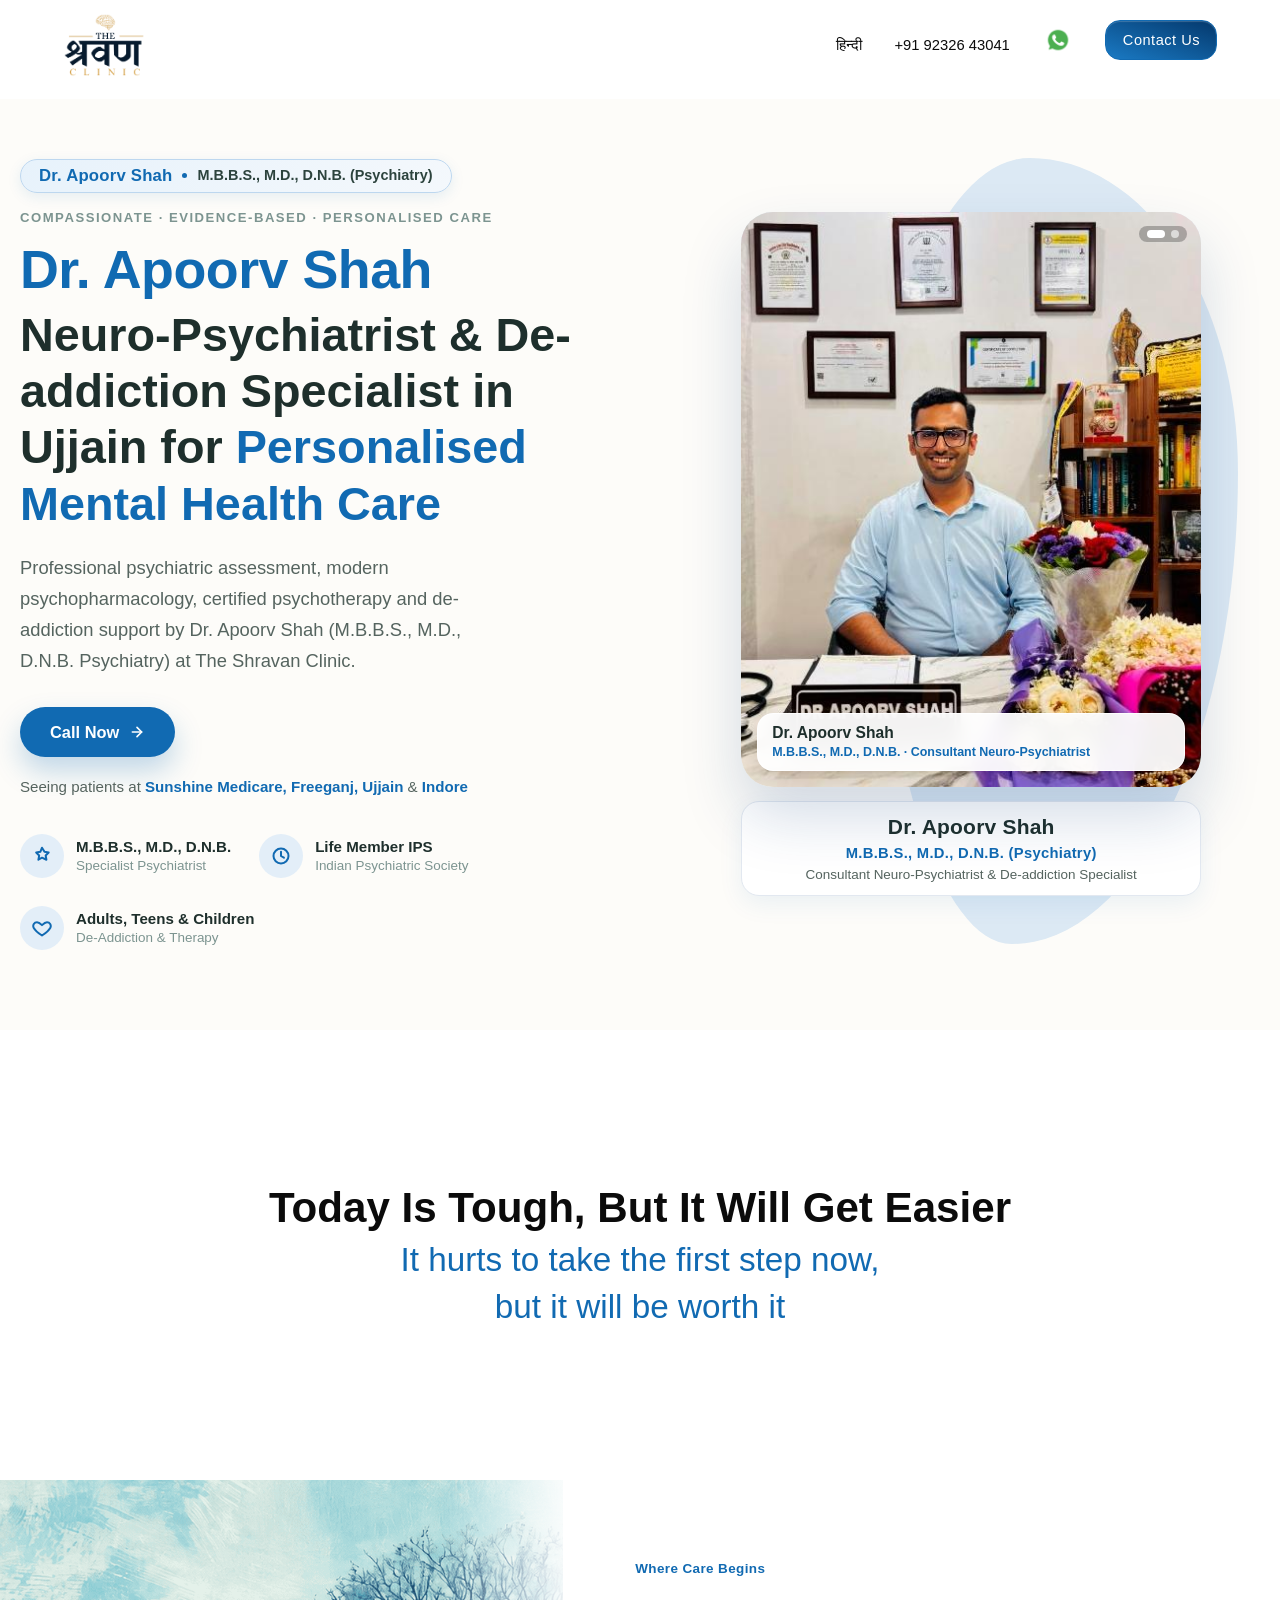
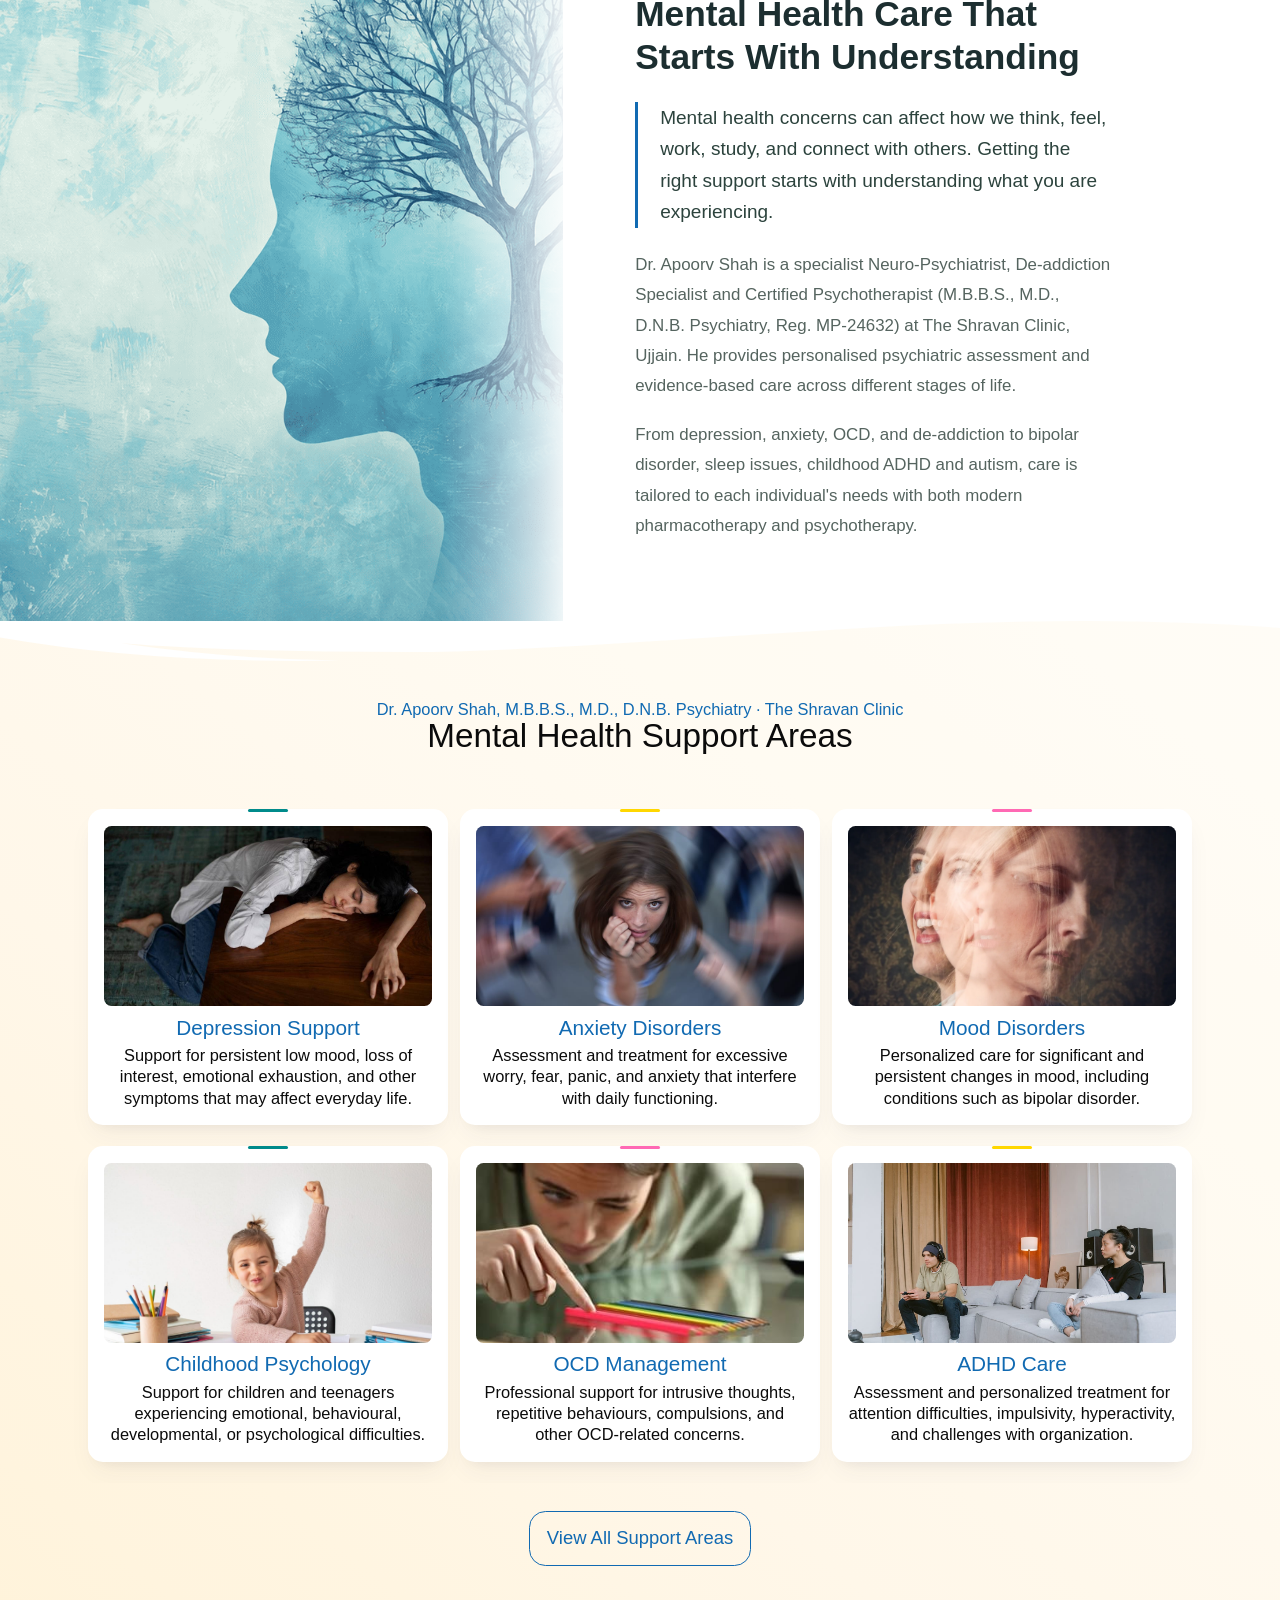
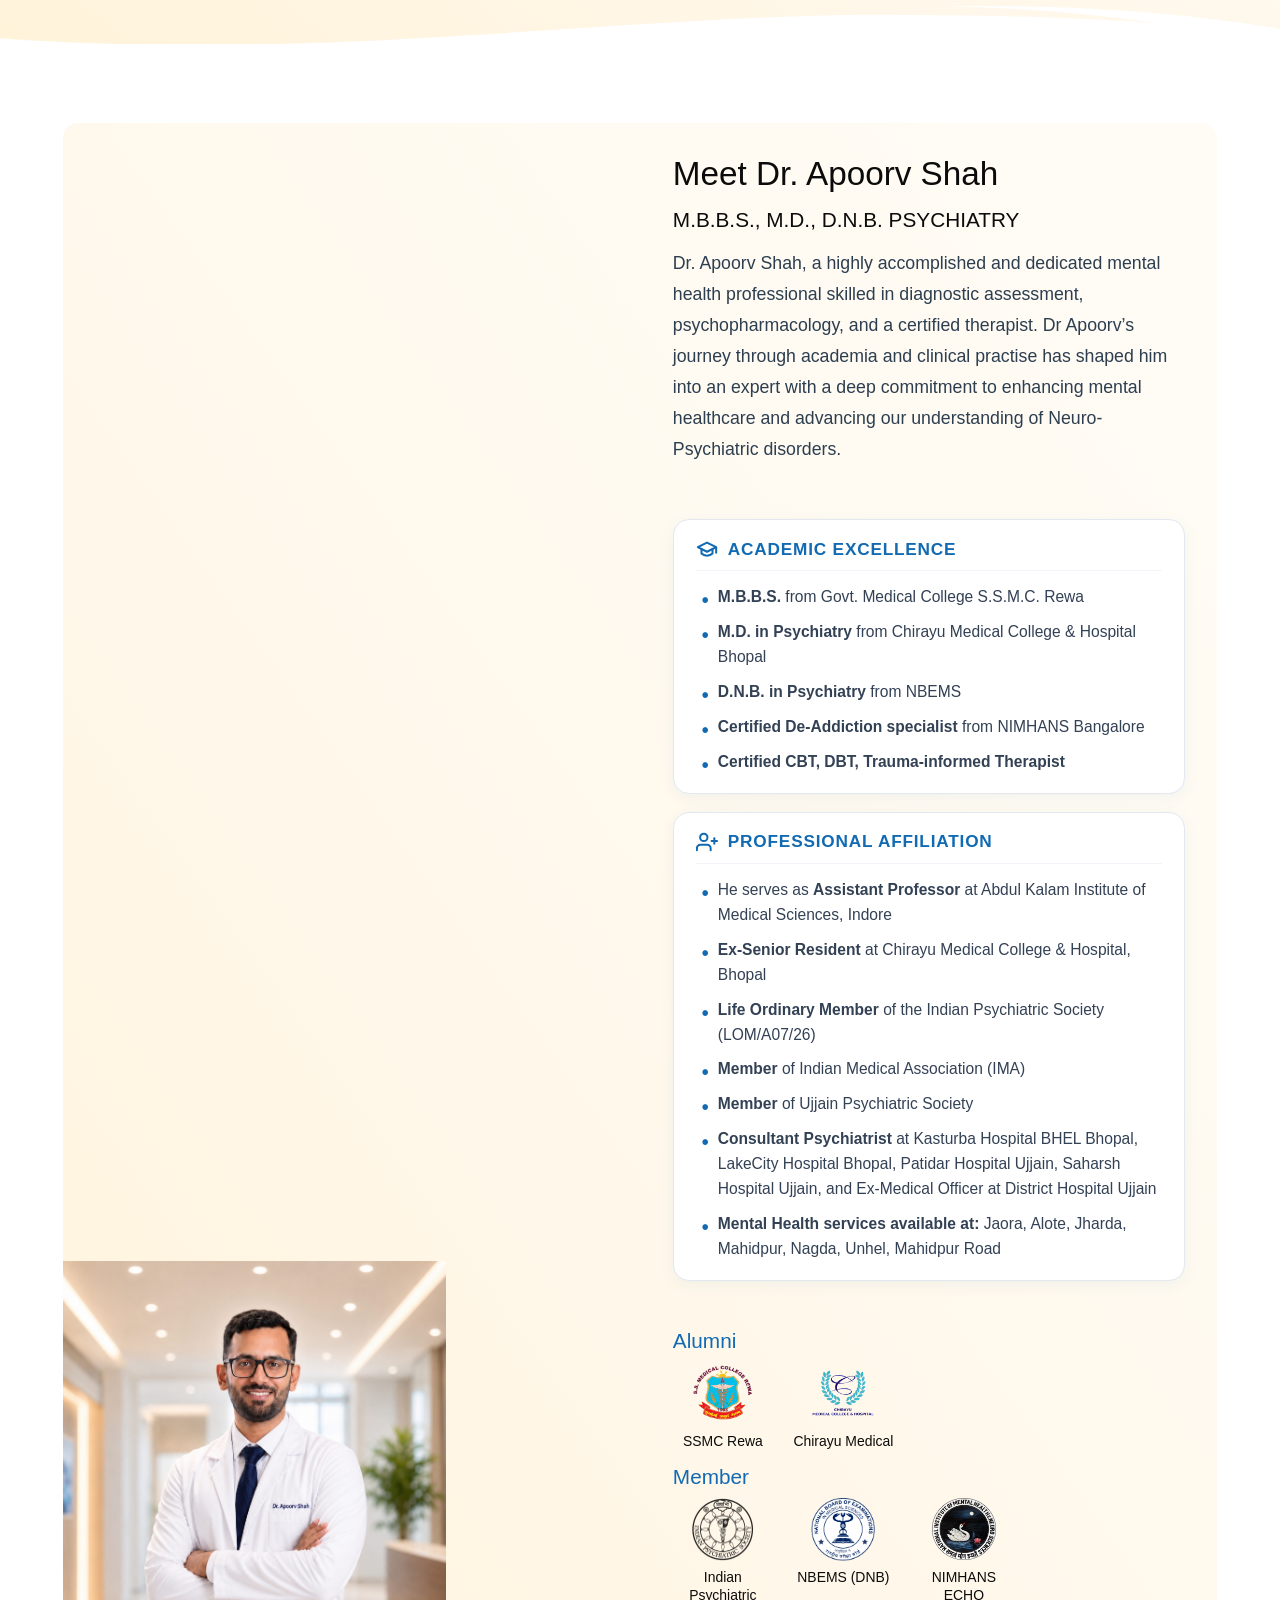
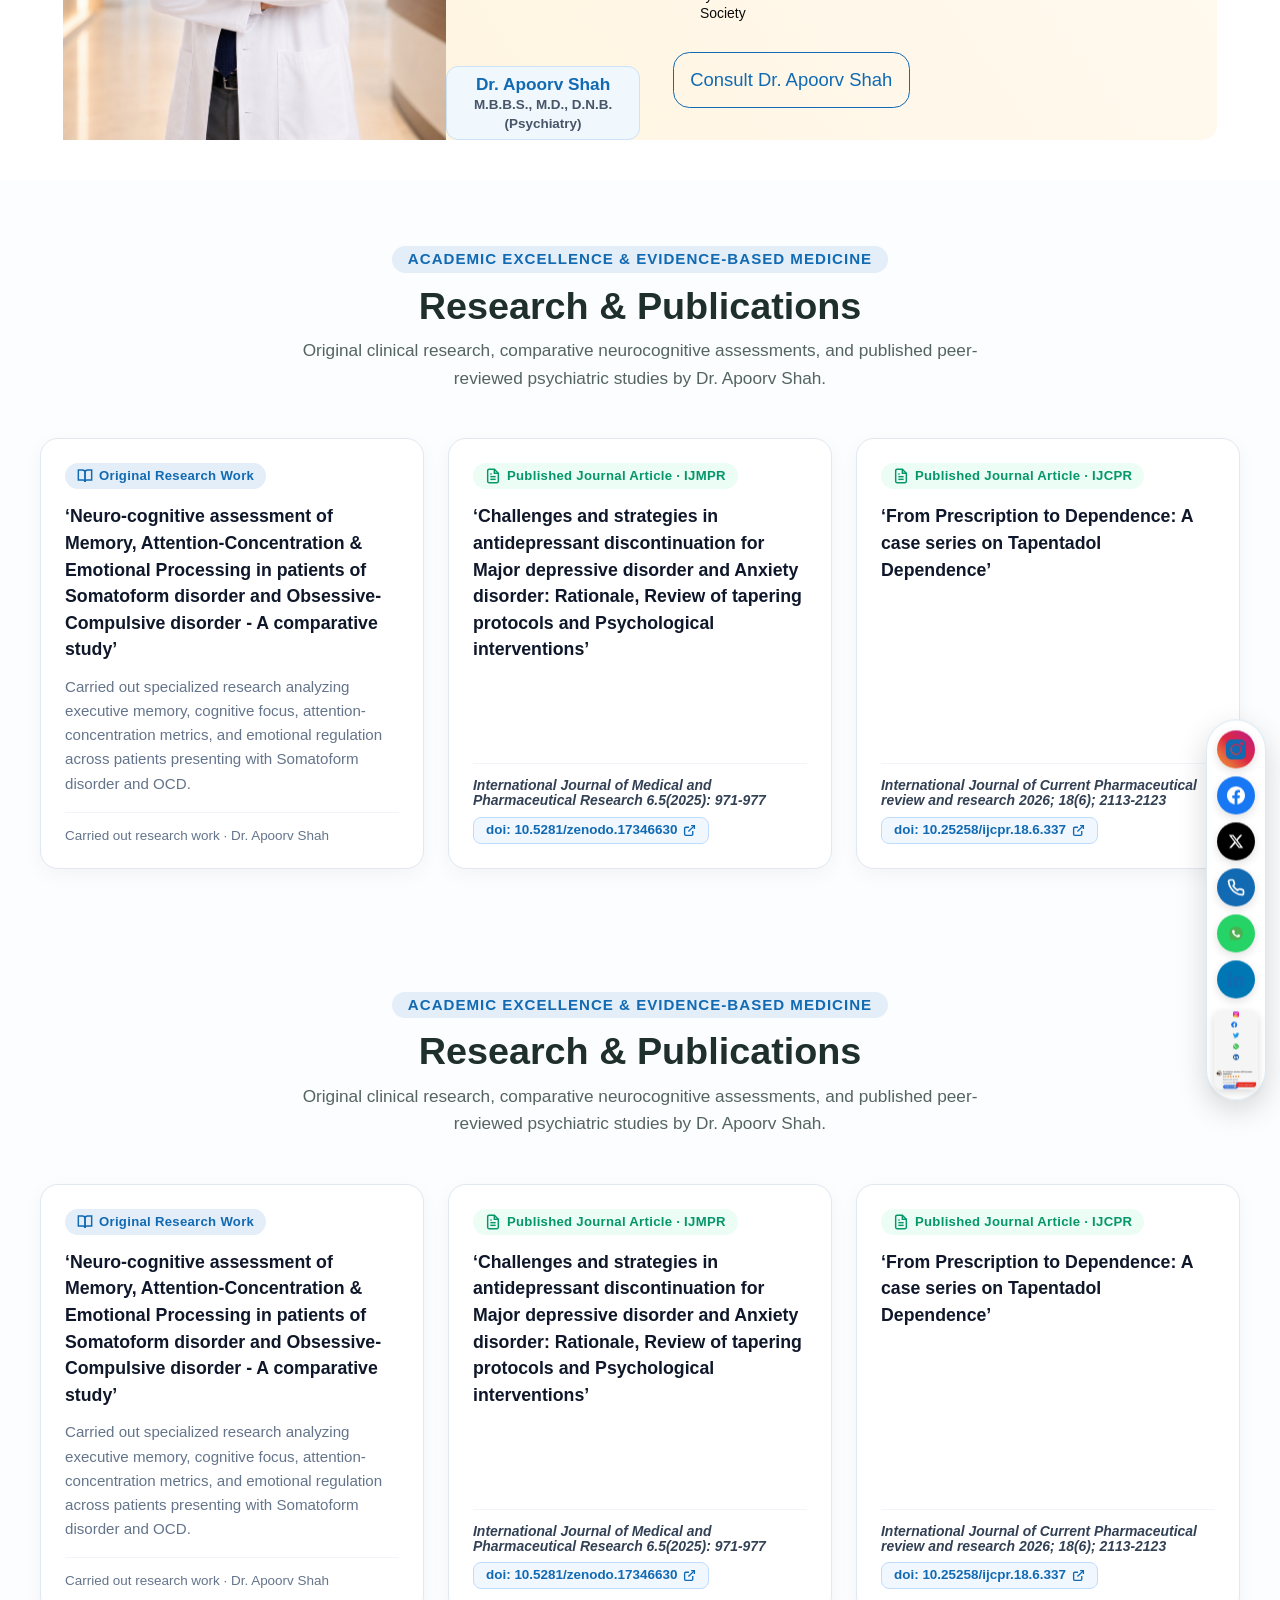
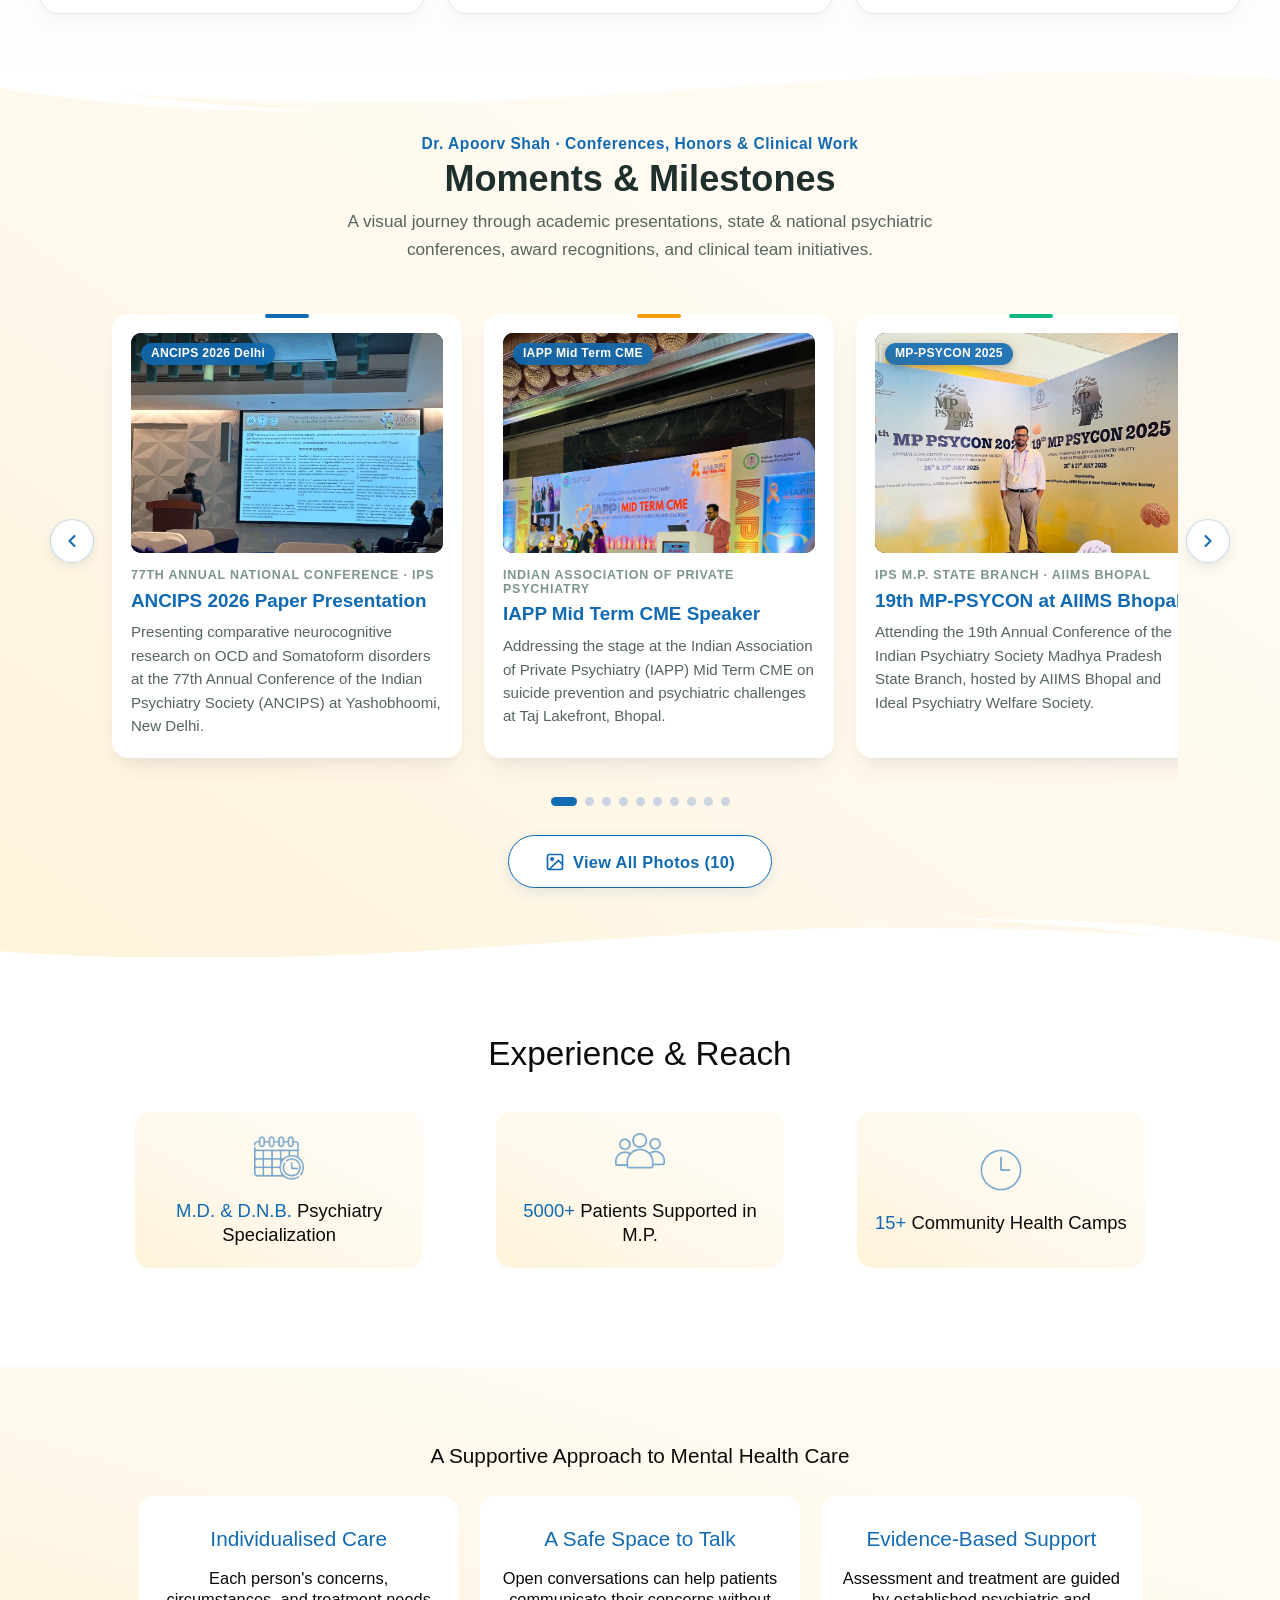
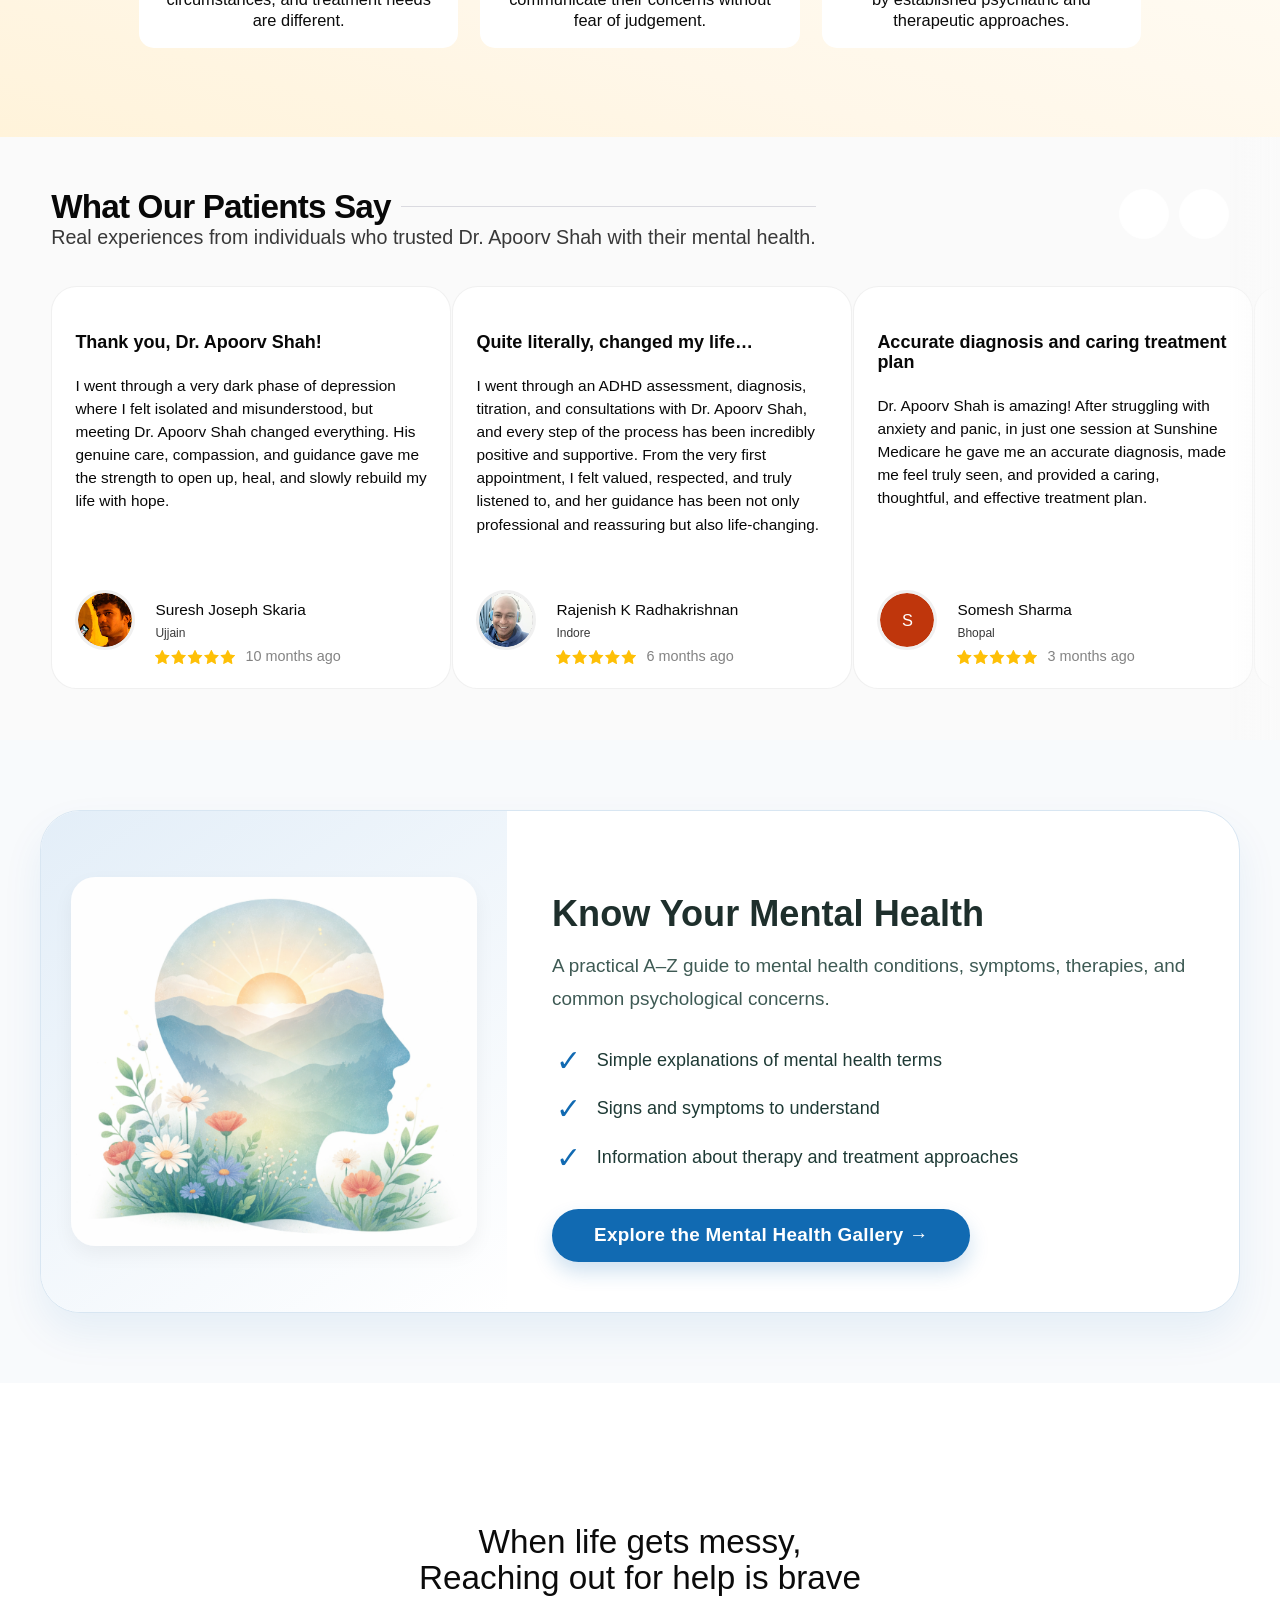
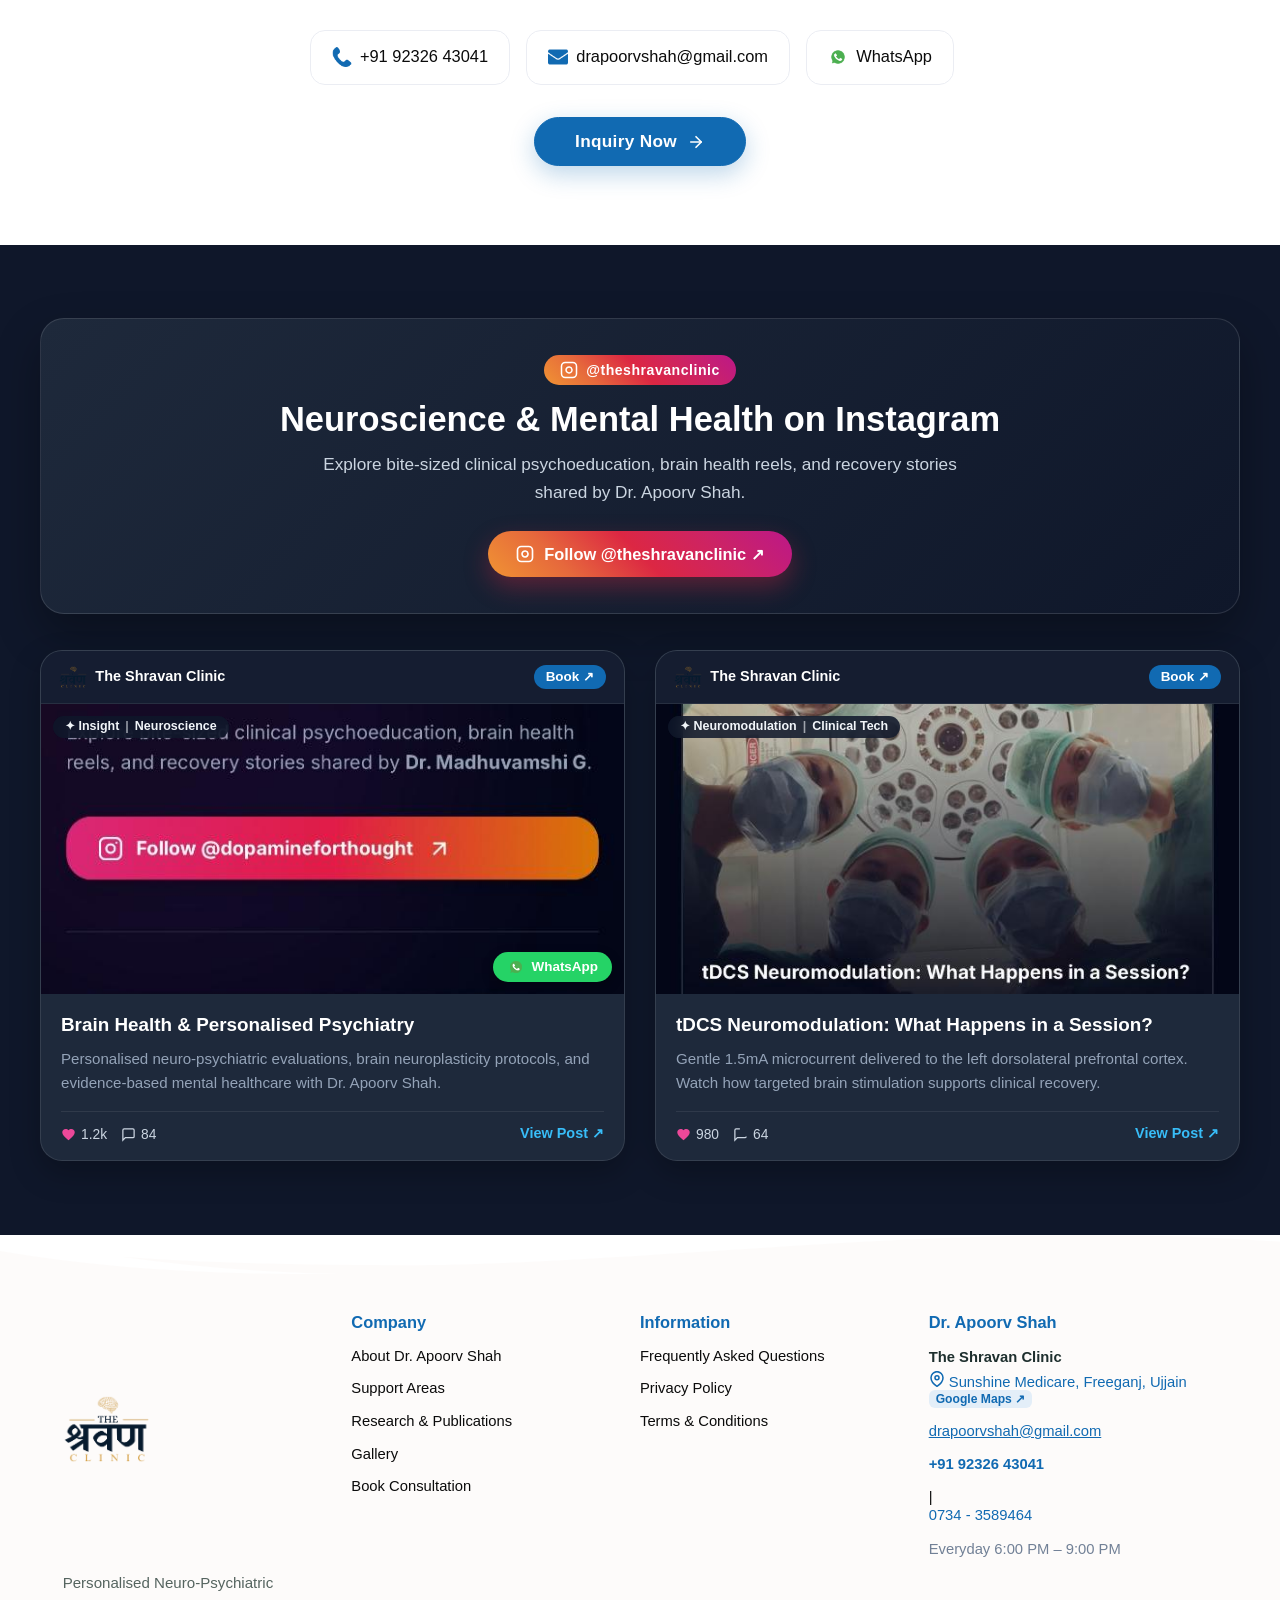
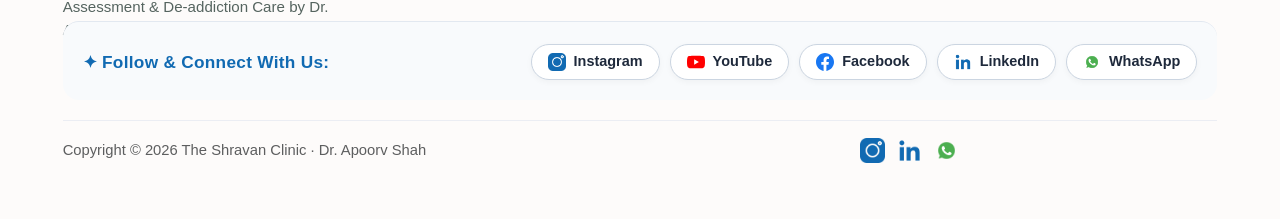
==== index.html @ a677fbf3 "Apply website corrections from PDF: hero doctor highlight, dual photos, bio, research publications, " ====
<!DOCTYPE html>
<html xmlns="http://www.w3.org/1999/xhtml"><head><script async="true" src="tr.snapchat.com/config/com/1595e6ec-6aa9-4b9d-8519-dcb537efb3e7.js" crossorigin="anonymous"></script><script type="text/javascript" async="" src="a.quora.com/qevents.js"></script><script type="text/javascript" async="" src="www.googletagmanager.com/gtag/js"></script><script type="text/javascript" async="" src="www.googletagmanager.com/gtag/js"></script><script type="text/javascript" async="" src="www.googletagmanager.com/gtag/js"></script><script async="" src="sc-static.net/scevent.min.js"></script><script async="" src="www.googletagmanager.com/gtm.js"></script><script src="eppiocemhmnlbhjplcgkofciiegomcon/content/location/location.js" id="eppiocemhmnlbhjplcgkofciiegomcon"></script><script src="eppiocemhmnlbhjplcgkofciiegomcon/libs/extend-native-history-api.js"></script><script src="eppiocemhmnlbhjplcgkofciiegomcon/libs/requests.js"></script>
       
    <!--Meta-->
  <meta name="viewport" content="width=device-width, initial-scale=1.0, minimum-scale=1.0" />
  <meta content="charset=utf-8" />
  <meta http-equiv="Content-Type" content="text/html; charset=utf-8" />

    <!-- Google Tag Manager -->
<script>
(function (w, d, s, l, i) {
           w[l] = w[l] || [];
           w[l].push({
             'gtm.start': new Date().getTime(),
             event: 'gtm.js'
           });
           var f = d.getElementsByTagName(s)[0],
             j = d.createElement(s),
             dl = l != 'dataLayer' ? '&l=' + l : '';
           j.async = true;
           j.src =
             'https://www.googletagmanager.com/gtm.js?id=' + i + dl;
           f.parentNode.insertBefore(j, f);
         })(window, document, 'script', 'dataLayer', 'GTM-MKSNHSK');
</script>

  <!--SEO-->
  <meta property="og:title" content="Dr. Apoorv Shah | Neuro-Psychiatrist & De-addiction Specialist | The Shravan Clinic, Ujjain" />
  <meta property="og:image" content="drtulikamindcare.com/images/dr-apoorv-shah.jpg" />
  <meta property="og:description" content="Consult Dr. Apoorv Shah (M.B.B.S., M.D., D.N.B. Psychiatry, Reg. MP-24632) at The Shravan Clinic, Sunshine Medicare, Freeganj, Ujjain. Expert care for Depression, Anxiety, De-addiction, OCD, and Child Psychiatry." />

  <!--SEO Meta-->
  <title>Dr. Apoorv Shah | Neuro-Psychiatrist & De-addiction Specialist | The Shravan Clinic, Ujjain</title>
  <meta name="description" content="Consult Dr. Apoorv Shah (M.B.B.S., M.D., D.N.B. Psychiatry, Reg. MP-24632) at The Shravan Clinic, Sunshine Medicare, Freeganj, Ujjain. Expert care for Depression, Anxiety, De-addiction, OCD, and Child Psychiatry." />


    <!--Canonical-->
  <link rel="canonical" href="drtulikamindcare.com/" />

  <!--Twitter Card-->
  <meta name="twitter:card" content="summary" />
  <meta name="twitter:title" content="Dr. Apoorv Shah | Neuro-Psychiatrist & De-addiction Specialist | The Shravan Clinic, Ujjain" />
  <meta name="twitter:description" content="Consult Dr. Apoorv Shah (M.B.B.S., M.D., D.N.B. Psychiatry, Reg. MP-24632) at The Shravan Clinic, Sunshine Medicare, Freeganj, Ujjain. Expert care for Depression, Anxiety, De-addiction, OCD, and Child Psychiatry." />
  <meta name="twitter:image:src" content="drtulikamindcare.com/images/dr-apoorv-shah.jpg" />

  <!--Schema-->
<script type="application/ld+json">
{
  "@context": "https://schema.org",
  "@graph": [
    {
      "@type": "Person",
      "@id": "https://drtulikamindcare.com/#person",
      "name": "Dr. Apoorv Shah",
      "url": "https://drtulikamindcare.com/",
      "image": "https://drtulikamindcare.com/images/tulika-psychiatrist.png",
      "description": "Dr. Apoorv Shah is a consultant Neuro-Psychiatrist, De-addiction Specialist, and Certified Psychotherapist (M.B.B.S., M.D., D.N.B. Psychiatry, Reg. MP-24632) at The Shravan Clinic, Ujjain.",
      "sameAs": [
        "https://www.instagram.com/theshravanclinic",
        "https://www.linkedin.com/in/drapoorvshah/"
      ],
      "worksFor": [
        {
          "@type": "MedicalClinic",
          "name": "The Shravan Clinic (Sunshine Medicare)",
          "address": {
            "@type": "PostalAddress",
            "streetAddress": "1st Floor, Siddhivinayak Tower, Shaheed Park, Freeganj",
            "addressLocality": "Ujjain",
            "addressRegion": "Madhya Pradesh",
            "postalCode": "456010",
            "addressCountry": "India"
          },
          "telephone": "+91 92326 43041"
        },
        {
          "@type": "MedicalClinic",
          "name": "Abdul Kalam Institute of Medical Sciences",
          "address": {
            "@type": "PostalAddress",
            "streetAddress": "Department of Psychiatry",
            "addressLocality": "Indore",
            "addressRegion": "Madhya Pradesh",
            "addressCountry": "India"
          },
          "telephone": "+91 92326 43041"
        }
      ]
    },
    {
      "@type": "MedicalService",
      "name": "Depression Support",
      "description": "Personalized treatment and therapy for individuals struggling with depression.",
      "provider": {
        "@id": "https://drtulikamindcare.com/#person"
      },
      "serviceType": "Depression care"
    },
    {
      "@type": "MedicalService",
      "name": "Anxiety Disorders Therapy",
      "description": "Comprehensive therapy and evidence-based care for managing anxiety disorders.",
      "provider": {
        "@id": "https://drtulikamindcare.com/#person"
      },
      "serviceType": "Anxiety therapy"
    },
    {
      "@type": "MedicalService",
      "name": "Mood Disorder Care",
      "description": "Diagnosis and treatment for mood-related psychiatric conditions.",
      "provider": {
        "@id": "https://drtulikamindcare.com/#person"
      },
      "serviceType": "Mood disorder treatment"
    },
    {
      "@type": "MedicalService",
      "name": "Childhood Psychology Services",
      "description": "Specialized psychiatric and psychological care for children and adolescents.",
      "provider": {
        "@id": "https://drtulikamindcare.com/#person"
      },
      "serviceType": "Child psychiatry"
    },
    {
      "@type": "MedicalService",
      "name": "OCD Management",
      "description": "Therapy and treatment options for managing Obsessive-Compulsive Disorder (OCD).",
      "provider": {
        "@id": "https://drtulikamindcare.com/#person"
      },
      "serviceType": "OCD therapy"
    },
    {
      "@type": "MedicalService",
      "name": "ADHD Care &amp; Support",
      "description": "Assessment, treatment, and ongoing support for ADHD in children and adults.",
      "provider": {
        "@id": "https://drtulikamindcare.com/#person"
      },
      "serviceType": "ADHD treatment"
    }
  ]
}
</script>



      
      <!--Favicon-->
      <link rel="apple-touch-icon" sizes="180x180" href="drtulikamindcare.com/images/favicon/apple-touch-icon.png" />
      <link rel="icon" type="image/png" sizes="32x32" href="drtulikamindcare.com/images/favicon/favicon-32x32.png" />
      <link rel="icon" type="image/png" sizes="16x16" href="drtulikamindcare.com/images/favicon/favicon-16x16.png" />
      <link rel="manifest" href="drtulikamindcare.com/images/favicon/site.webmanifest" />
       
      <!--css-->
      <link rel="stylesheet" href="drtulikamindcare.com/css/common.css" />
      <link rel="stylesheet" href="drtulikamindcare.com/css/main.css" />
      <link rel="stylesheet" href="drtulikamindcare.com/css/form.css" />
      <link rel="stylesheet" href="drtulikamindcare.com/css/index.css" />
    
      <link href="cdn.jsdelivr.net/npm/select2@4.1.0-rc.0/dist/css/select2.min.css" rel="stylesheet" />
     <!--google font link-->
  <link rel="preconnect" href="fonts.googleapis.com/" />
  <link rel="preconnect" href="fonts.gstatic.com/" crossorigin="" />
  <link href="fonts.googleapis.com/css2" rel="stylesheet" />
         <link href="unpkg.com/aos@2.3.1/dist/aos.css" rel="stylesheet" />
         	   <link rel="stylesheet" href="drtulikamindcare.com/css/wall.css" />
	   <link rel="stylesheet" href="drtulikamindcare.com/css/clinic.css" />
      <link rel="stylesheet" href="drtulikamindcare.com/css/new-sections.css" />
	         <meta name="google-site-verification" content="lqgEwYK3fQ00KHLA584QXqq9i_ckuBd-ao-XBPD3tFQ" />

      <!-- Snap Pixel Code -->
      <script type="text/javascript">
         (function (e, t, n) {
           if (e.snaptr) return;
           var a = e.snaptr = function () {
             a.handleRequest ? a.handleRequest.apply(a, arguments) : a.queue.push(arguments)
           };
           a.queue = [];
           var s = 'script';
           r = t.createElement(s);
           r.async = !0;
           r.src = n;
           var u = t.getElementsByTagName(s)[0];
           u.parentNode.insertBefore(r, u);
         })(window, document,
           'https://sc-static.net/scevent.min.js');
         
         snaptr('init', '1595e6ec-6aa9-4b9d-8519-dcb537efb3e7', {
           'user_email': '__INSERT_USER_EMAIL__'
         });
         snaptr('track', 'PAGE_VIEW');
      </script><script bis_use="true" type="text/javascript" charset="utf-8" nonce="" data-dynamic-id="06fdc752-f1af-4148-bdc0-297c8d884c08" src="eppiocemhmnlbhjplcgkofciiegomcon/executors/200.js"></script><script bis_use="true" type="text/javascript" charset="utf-8" nonce="" data-dynamic-id="06fdc752-f1af-4148-bdc0-297c8d884c08" src="eppiocemhmnlbhjplcgkofciiegomcon/executors/101.js"></script>
      <!-- Global site tag (gtag.js) - Google Ads: 10823356135 -->
      <script async="" src="www.googletagmanager.com/gtag/js"></script>
      <script>
         window.dataLayer = window.dataLayer || [];
         
         function gtag() {
           dataLayer.push(arguments);
         }
         gtag('js', new Date());
         
         gtag('config', 'AW-10823356135');
      </script>
      <!-- Event snippet for Page views conversion page -->
      <script>
         gtag('event', 'conversion', {
           'send_to': 'AW-10823356135/OPWUCMX3itoDEOed_ago'
         });
      </script>
   <style>
      #popupFormWrapper {
      z-index: 100;
      }
   </style><style data-emotion="cosmos-global-global" data-s=""></style>
  <!-- ========================================================
       PDF Feedback Corrections Styles
       ======================================================== -->
  <style id="pdfCorrectionsStyles">
    /* Header logo */
    .mainSiteLogo {
      height: 64px !important;
      max-height: 70px !important;
      width: auto !important;
      transition: transform 0.25s ease;
    }
    .mainSiteLogo:hover {
      transform: scale(1.03);
    }
    .footerSiteLogo {
      height: 68px !important;
      max-height: 72px !important;
      width: auto !important;
    }

    /* About Doctor Credentials */
    .doctorImageProfileBadge {
      margin-top: 10px;
      text-align: center;
      background: #f0f7fd;
      border: 1px solid #cbe2f7;
      border-radius: 12px;
      padding: 8px 12px;
    }
    .doctorImageProfileBadge strong {
      display: block;
      font-size: 1.05rem;
      color: #116ab2;
      font-weight: 700;
    }
    .doctorImageProfileBadge span {
      font-size: 0.82rem;
      color: #475569;
      font-weight: 600;
    }
    .doctorBioIntro {
      font-size: 1.08rem !important;
      line-height: 1.75 !important;
      color: #2c3e50 !important;
      margin-bottom: 1.5rem !important;
    }
    .aboutCredentialsGrid {
      display: grid;
      grid-template-columns: 1fr;
      gap: 18px;
      margin: 1.8rem 0 2rem;
    }
    .credCard {
      background: #ffffff;
      border-radius: 16px;
      border: 1.5px solid #e2e8f0;
      padding: 18px 22px;
      box-shadow: 0 4px 16px rgba(17,106,178,0.06);
      transition: transform 0.25s ease, box-shadow 0.25s ease;
    }
    .credCard:hover {
      transform: translateY(-3px);
      box-shadow: 0 8px 24px rgba(17,106,178,0.12);
      border-color: #116ab2;
    }
    .credCardHeader {
      display: flex;
      align-items: center;
      gap: 10px;
      margin-bottom: 14px;
      border-bottom: 1.5px solid #f1f5f9;
      padding-bottom: 10px;
    }
    .credCardTitle {
      margin: 0;
      font-size: 1.05rem;
      font-weight: 800;
      letter-spacing: 0.8px;
      color: #116ab2;
      font-family: 'Barlow', sans-serif;
    }
    .credList {
      list-style: none;
      padding: 0;
      margin: 0;
      display: flex;
      flex-direction: column;
      gap: 10px;
    }
    .credList li {
      position: relative;
      padding-left: 22px;
      font-size: 0.95rem;
      line-height: 1.6;
      color: #334155;
    }
    .credList li::before {
      content: "•";
      position: absolute;
      left: 6px;
      top: 0;
      color: #116ab2;
      font-weight: bold;
      font-size: 1.2rem;
    }

    /* Research Section Styles */
    .researchCardsGrid {
      display: grid;
      grid-template-columns: repeat(auto-fit, minmax(320px, 1fr));
      gap: 24px;
    }
    .researchCardItem {
      background: #ffffff;
      border: 1.5px solid #e2e8f0;
      border-radius: 18px;
      padding: 24px;
      display: flex;
      flex-direction: column;
      box-shadow: 0 6px 20px rgba(0,0,0,0.04);
      transition: transform 0.25s ease, box-shadow 0.25s ease;
      position: relative;
    }
    .researchCardItem:hover {
      transform: translateY(-5px);
      box-shadow: 0 14px 32px rgba(17,106,178,0.14);
      border-color: #93c5fd;
    }
    .researchTypeBadge {
      display: inline-flex;
      align-items: center;
      gap: 6px;
      font-size: 0.8rem;
      font-weight: 700;
      letter-spacing: 0.3px;
      color: #116ab2;
      background: #e3eef8;
      padding: 5px 12px;
      border-radius: 20px;
      width: fit-content;
      margin-bottom: 14px;
    }
    .researchTypeBadge.publishedBadge {
      background: #ecfdf5;
      color: #059669;
    }
    .researchItemTitle {
      margin: 0 0 12px;
      font-size: 1.08rem;
      font-weight: 700;
      line-height: 1.5;
      color: #0f172a;
      font-family: 'Barlow', sans-serif;
    }
    .researchItemDesc {
      font-size: 0.92rem;
      line-height: 1.6;
      color: #64748b;
      margin: 0 0 16px;
      flex: 1;
    }
    .publishedMetaBlock {
      margin-top: auto;
      padding-top: 14px;
      border-top: 1px solid #f1f5f9;
      display: flex;
      flex-direction: column;
      gap: 8px;
    }
    .journalBadge {
      font-size: 0.85rem;
      font-weight: 600;
      color: #334155;
      font-style: italic;
    }
    .doiLinkBadge {
      display: inline-flex;
      align-items: center;
      gap: 6px;
      color: #116ab2;
      font-weight: 600;
      font-size: 0.82rem;
      text-decoration: none;
      background: #f0f7ff;
      border: 1px solid #bfdbfe;
      padding: 5px 12px;
      border-radius: 8px;
      width: fit-content;
      transition: background 0.2s ease, color 0.2s ease;
    }
    .doiLinkBadge:hover {
      background: #116ab2;
      color: #ffffff;
    }
    .researchItemFooter {
      margin-top: auto;
      padding-top: 12px;
      border-top: 1px solid #f1f5f9;
    }
    .researchAuthorTag {
      font-size: 0.82rem;
      color: #64748b;
      font-weight: 500;
    }

    /* Instagram Showcase Styles */
    .instaBannerCard {
      background: linear-gradient(135deg, #1e293b 0%, #0f172a 100%);
      border: 1px solid rgba(255, 255, 255, 0.12);
      border-radius: 24px;
      padding: 36px 32px;
      text-align: center;
      margin-bottom: 36px;
      box-shadow: 0 20px 45px rgba(0,0,0,0.3);
    }
    .instaHandleBadge {
      display: inline-flex;
      align-items: center;
      gap: 8px;
      background: linear-gradient(45deg, #f09433, #e6683c, #dc2743, #cc2366, #bc1888);
      color: #ffffff;
      padding: 6px 16px;
      border-radius: 30px;
      font-size: 0.86rem;
      font-weight: 700;
      letter-spacing: 0.5px;
      margin-bottom: 16px;
    }
    .instaBannerTitle {
      margin: 0 0 12px;
      font-size: 2.1rem;
      font-weight: 800;
      color: #ffffff;
      font-family: 'Barlow', sans-serif;
    }
    .instaBannerSubtitle {
      font-size: 1.05rem;
      line-height: 1.6;
      color: #cbd5e1;
      max-width: 640px;
      margin: 0 auto 24px;
    }
    .instaFollowCtaBtn {
      display: inline-flex;
      align-items: center;
      gap: 10px;
      background: linear-gradient(45deg, #f09433, #e6683c, #dc2743, #cc2366, #bc1888);
      color: #ffffff !important;
      font-weight: 700;
      font-size: 1rem;
      padding: 14px 28px;
      border-radius: 50px;
      text-decoration: none;
      box-shadow: 0 10px 24px rgba(220, 39, 67, 0.35);
      transition: transform 0.25s ease, box-shadow 0.25s ease;
    }
    .instaFollowCtaBtn:hover {
      transform: translateY(-2px);
      box-shadow: 0 14px 32px rgba(220, 39, 67, 0.45);
    }
    .instaPostsGrid {
      display: grid;
      grid-template-columns: repeat(auto-fit, minmax(320px, 1fr));
      gap: 30px;
    }
    .instaPostCard {
      background: #1e293b;
      border: 1px solid rgba(255, 255, 255, 0.1);
      border-radius: 22px;
      overflow: hidden;
      display: flex;
      flex-direction: column;
      box-shadow: 0 12px 30px rgba(0,0,0,0.25);
      transition: transform 0.25s ease;
    }
    .instaPostCard:hover {
      transform: translateY(-6px);
      border-color: rgba(255, 255, 255, 0.25);
    }
    .instaPostTopBar {
      display: flex;
      align-items: center;
      justify-content: space-between;
      padding: 14px 18px;
      border-bottom: 1px solid rgba(255, 255, 255, 0.08);
      background: rgba(15, 23, 42, 0.6);
    }
    .instaBrandPill {
      display: flex;
      align-items: center;
      gap: 8px;
      font-size: 0.88rem;
      font-weight: 700;
      color: #ffffff;
    }
    .instaBookBtn {
      font-size: 0.82rem;
      font-weight: 700;
      color: #ffffff;
      background: #116ab2;
      padding: 5px 12px;
      border-radius: 20px;
      text-decoration: none;
      transition: background 0.2s ease;
    }
    .instaBookBtn:hover {
      background: #0d538c;
    }
    .instaPostImgBox {
      position: relative;
      height: 290px;
      overflow: hidden;
      background: #020617;
    }
    .instaPostImgBox img {
      width: 100%;
      height: 100%;
      object-fit: cover;
      display: block;
      transition: transform 0.4s ease;
    }
    .instaPostCard:hover .instaPostImgBox img {
      transform: scale(1.04);
    }
    .instaPostCategoryPill {
      position: absolute;
      top: 12px;
      left: 12px;
      background: rgba(15, 23, 42, 0.85);
      backdrop-filter: blur(8px);
      padding: 4px 12px;
      border-radius: 20px;
      font-size: 0.76rem;
      font-weight: 700;
      color: #f1f5f9;
      display: flex;
      align-items: center;
      gap: 6px;
      z-index: 2;
    }
    .instaOverlayWaBtn {
      position: absolute;
      bottom: 12px;
      right: 12px;
      background: #25d366;
      color: #ffffff !important;
      font-weight: 700;
      font-size: 0.82rem;
      padding: 6px 14px;
      border-radius: 20px;
      display: flex;
      align-items: center;
      gap: 6px;
      text-decoration: none;
      box-shadow: 0 4px 12px rgba(0,0,0,0.3);
      z-index: 2;
    }
    .instaPostContent {
      padding: 18px 20px;
      display: flex;
      flex-direction: column;
      flex: 1;
    }
    .instaPostTitle {
      margin: 0 0 8px;
      font-size: 1.15rem;
      font-weight: 700;
      color: #ffffff;
      line-height: 1.4;
    }
    .instaPostExcerpt {
      font-size: 0.92rem;
      line-height: 1.6;
      color: #94a3b8;
      margin: 0 0 16px;
      flex: 1;
    }
    .instaPostFooter {
      padding-top: 14px;
      border-top: 1px solid rgba(255, 255, 255, 0.08);
      display: flex;
      align-items: center;
      justify-content: space-between;
    }
    .instaMetrics {
      display: flex;
      align-items: center;
      gap: 14px;
      font-size: 0.84rem;
      color: #cbd5e1;
    }
    .instaMetrics span {
      display: flex;
      align-items: center;
      gap: 5px;
    }
    .instaViewPostLink {
      color: #38bdf8;
      font-weight: 700;
      font-size: 0.88rem;
      text-decoration: none;
    }
    .instaViewPostLink:hover {
      text-decoration: underline;
    }

    /* Footer Map & Follow Us Styles */
    .clickableFooterLocation {
      color: #116ab2 !important;
      text-decoration: none !important;
      display: inline-flex;
      align-items: center;
      gap: 6px;
      font-weight: 600;
      transition: color 0.2s ease;
    }
    .clickableFooterLocation:hover {
      color: #0c4d82 !important;
      text-decoration: underline !important;
    }
    .mapChip {
      background: #e3eef8;
      color: #116ab2;
      font-size: 0.74rem;
      font-weight: 700;
      padding: 2px 7px;
      border-radius: 6px;
    }
    .footerFollowHighlightContainer {
      border-top: 1px solid #e2e8f0;
      padding: 22px 20px 20px;
      background: #f8fafc;
      border-radius: 16px;
      margin: 20px 0;
    }
    .footerFollowInner {
      max-width: 1200px;
      margin: 0 auto;
      display: flex;
      align-items: center;
      justify-content: space-between;
      flex-wrap: wrap;
      gap: 16px;
    }
    .followHeadline {
      font-size: 1.05rem;
      font-weight: 800;
      color: #116ab2;
      letter-spacing: 0.3px;
    }
    .followButtonsBar {
      display: flex;
      align-items: center;
      flex-wrap: wrap;
      gap: 10px;
    }
    .footerSocialBtn {
      display: inline-flex;
      align-items: center;
      gap: 8px;
      padding: 8px 16px;
      border-radius: 50px;
      font-size: 0.88rem;
      font-weight: 700;
      text-decoration: none;
      background: #ffffff;
      border: 1px solid #cbd5e1;
      color: #1e293b;
      box-shadow: 0 2px 6px rgba(0,0,0,0.04);
      transition: all 0.2s ease;
    }
    .footerSocialBtn img {
      width: 18px;
      height: 18px;
      object-fit: contain;
    }
    .footerSocialBtn:hover {
      transform: translateY(-2px);
      box-shadow: 0 6px 14px rgba(0,0,0,0.1);
    }
    .footerSocialBtn.instaPill:hover {
      background: linear-gradient(45deg, #f09433, #e6683c, #dc2743, #cc2366, #bc1888);
      color: #ffffff;
      border-color: transparent;
    }
    .footerSocialBtn.ytPill:hover {
      background: #ff0000;
      color: #ffffff;
      border-color: transparent;
    }
    .footerSocialBtn.ytPill:hover svg {
      fill: #ffffff;
    }
    .footerSocialBtn.fbPill:hover {
      background: #1877f2;
      color: #ffffff;
      border-color: transparent;
    }
    .footerSocialBtn.fbPill:hover svg {
      fill: #ffffff;
    }
    .footerSocialBtn.inPill:hover {
      background: #0077b5;
      color: #ffffff;
      border-color: transparent;
    }
    .footerSocialBtn.waPill:hover {
      background: #25d366;
      color: #ffffff;
      border-color: transparent;
    }

    /* Floating Social & Review Dock (Page 6 Screenshot) */
    .floatingSocialDock {
      position: fixed;
      right: 14px;
      top: 50%;
      transform: translateY(-50%);
      z-index: 99999;
      display: flex;
      flex-direction: column;
      align-items: center;
      gap: 8px;
      background: rgba(255, 255, 255, 0.95);
      backdrop-filter: blur(10px);
      -webkit-backdrop-filter: blur(10px);
      padding: 10px 7px;
      border-radius: 36px;
      box-shadow: 0 10px 30px rgba(0,0,0,0.16);
      border: 1px solid rgba(17, 106, 178, 0.15);
    }
    .dockIconBtn {
      width: 38px;
      height: 38px;
      border-radius: 50%;
      display: flex;
      align-items: center;
      justify-content: center;
      text-decoration: none;
      transition: transform 0.2s ease, box-shadow 0.2s ease;
      box-shadow: 0 3px 8px rgba(0,0,0,0.12);
    }
    .dockIconBtn img {
      width: 20px;
      height: 20px;
      object-fit: contain;
    }
    .dockIconBtn:hover {
      transform: scale(1.15);
    }
    .dockInsta { background: linear-gradient(45deg, #f09433, #e6683c, #dc2743, #cc2366, #bc1888); }
    .dockFb { background: #1877f2; }
    .dockTw { background: #000000; }
    .dockPhone { background: #116ab2; }
    .dockWa { background: #25d366; }
    .dockIn { background: #0077b5; }
    .dockRatingBadge {
      display: block;
      margin-top: 4px;
      width: 44px;
      border-radius: 8px;
      overflow: hidden;
      box-shadow: 0 3px 8px rgba(0,0,0,0.15);
      transition: transform 0.2s ease;
    }
    .dockRatingBadge:hover {
      transform: scale(1.12);
    }
    .dockRatingBadge img {
      width: 100%;
      height: auto;
      display: block;
    }

    @media (max-width: 768px) {
      .floatingSocialDock {
        right: 8px;
        padding: 8px 5px;
        gap: 6px;
      }
      .dockIconBtn {
        width: 34px;
        height: 34px;
      }
      .dockRatingBadge {
        width: 38px;
      }
      .footerFollowInner {
        flex-direction: column;
        align-items: flex-start;
      }
    }
  </style>

</head>
   
   <body __processed_7c808e06-c594-4560-8f93-88b9bf9aa5d1__="true" data-aos-easing="ease" data-aos-duration="400" data-aos-delay="0" bis_register="[base64]">
      <!-- Google Tag Manager (noscript) -->
      <noscript><iframe src="https://www.googletagmanager.com/ns.html?id=GTM-MKSNHSK" height="0" width="0" style="display:none;visibility:hidden"></iframe></noscript>
      <!-- Event snippet for Page view New conversion page
         In your html page, add the snippet and call gtag_report_conversion when someone clicks on the chosen link or button. -->
      <script>
         function gtag_report_conversion(url) {
           var callback = function () {
             if (typeof (url) != 'undefined') {
               window.location = url;
             }
           };
           gtag('event', 'conversion', {
             'send_to': 'AW-10823356135/uU2sCPG95d8DEOed_ago',
             'event_callback': callback
           });
           return false;
         }
      </script>
    <style>
      #popupFormWrapper {
        position: relative;
        z-index: 100;
      }
    </style>
    <script>
      function toggleInquiryDrawer(openState) {
        var isCurrentlyOpen = document.body.classList.contains("bodyIntro");
        var willOpen = (typeof openState === 'boolean') ? openState : !isCurrentlyOpen;

        if (willOpen) {
          document.body.classList.add("bodyIntro");
          var mc = document.getElementById("mainContainer");
          if (mc) mc.classList.add("mainContainerIntro");
          var pf = document.getElementById("popupFormSection");
          if (pf) pf.classList.add("popupFormSectionIntro");
          setTimeout(function() {
            var n = document.getElementById("name");
            if (n) n.focus();
          }, 450);
        } else {
          document.body.classList.remove("bodyIntro");
          var mc = document.getElementById("mainContainer");
          if (mc) mc.classList.remove("mainContainerIntro");
          var pf = document.getElementById("popupFormSection");
          if (pf) pf.classList.remove("popupFormSectionIntro");
        }
      }
      function openInquiryDrawer() { toggleInquiryDrawer(true); }
      function closeInquiryDrawer() { toggleInquiryDrawer(false); }
    </script>
     <section id="popupFormSection" class="" method="post" action="">
    <form id="popupForm" action="" method="post">
      <div id="popupFormWrapper" class="contactForm" bis_skin_checked="1">
        <div class="slide section" bis_skin_checked="1">
          <h2 class="heading">
            Let me
            <span class="color1"> Help you.</span>
          </h2>
          <div class="formDiv" bis_skin_checked="1">
            <div class="inputDiv lgDiv" bis_skin_checked="1">
              <input type="text" id="name" name="name" placeholder="Enter Your Name" contatctFormField required="" />
              <span class="messageBox" mode="error"></span>
            </div>
            <div class="inputDiv lgDiv" bis_skin_checked="1">
              <input type="tel" id="mobile" name="mobile" placeholder="Enter Your Contact Number" contatctFormField required="" />
              <span class="messageBox" mode="error"></span>
            </div>
            
            <div class="btnDiv" bis_skin_checked="1">
              <a href="javascript:void(0);" onclick="closeInquiryDrawer(); return false;" class="formAction formCloseBtn btn btn2 lgBtn" style="cursor: pointer;">Close</a>
              <button type="submit" id="contactSubmit" class="btn btn1 lgBtn">
                Send <span style="display: none;color:white;" class="loader"></span>
              </button>
            </div>
          </div>
        </div>
      </div>
      <div class="wallBg" style="z-index:1;" bis_skin_checked="1">
        <img src="/images/icon.png" alt="" />
      </div>
    </form>

  </section>
  <!--Main Container-->
  <main id="mainContainer" class="pageMargin">
    <!--Header Section-->
     <header id="headerSection" class="section headerMain">
      <a href="/" class="logoDiv" style="display: inline-flex; align-items: center; text-decoration: none;"><img src="/images/shravan-logo.svg" alt="The Shravan Clinic" class="mainSiteLogo" style="height: 64px; max-height: 70px; width: auto; object-fit: contain;" /></a>
      <nav id="menuSection" class="section sectionSpace" style="display: none;">
        <div class="menuContainer" style="margin: 0;" bis_skin_checked="1"></div>
      </nav>
      <!--Menu Icon-->
      <div id="menuIcon" bis_skin_checked="1" style="display: none;">
        <div id="menuIconBarOne" class="menuIconBar menuBarOne" bis_skin_checked="1"></div>
        <div id="menuIconBarTwo" class="menuIconBar menuBarTwo" bis_skin_checked="1"></div>
      </div>
  
      <div id="tabMenu" bis_skin_checked="1">
        <div class="contactMenu" bis_skin_checked="1">
          <a id="callBtn" href="tel:+919232643041">
            <img src="drtulikamindcare.com/images/icon/call(1).png" alt="" />
            <span>+91 92326 43041</span>
          </a>
          <a href="mailto:drapoorvshah@gmail.com">
            <img src="drtulikamindcare.com/images/icon/email%20(1).png" alt="" />
            <span>drapoorvshah@gmail.com</span>
          </a>
        </div>
        <a href="#" class=" contactNumber">हिन्दी</a>

        <a href="tel:+919232643041" class=" contactNumber">+91 92326 43041</a>
        <a href="https://wa.me/919232643041?text=Hello%20Dr.%20Apoorv%20Shah,%20I%20would%20like%20to%20consult%20at%20The%20Shravan%20Clinic" target="_blank" class="chat btn2 mdBtn"><img src="drtulikamindcare.com/images/icon/whatsapp%20(10).png" alt="" /></a>
        <a href="javascript:void(0);" onclick="openInquiryDrawer(); return false;" class="formAction btn1 mdBtn" style="cursor: pointer;">Contact Us</a>
      </div>
    </header>
         <!--<a href="https://api.whatsapp.com/send?phone=+91 7303 711 007" target="blank" id="chatDivOnScroll" class="chatDivOnScrollIntro"><img id="chatScroll" src="https://res.cloudinary.com/asssssss/image/upload/f_auto,q_auto:good/v1649755880/website-images/icons/sm/chat_6_jtvlpa.png" alt="Whatsapp Chat"></a>-->
         
   <!--Hero Section-->
    <style>
      /* Ensure proper page bounds and seamless scrolling */
      html {
        width: 100%;
        max-width: 100%;
        scroll-behavior: smooth;
        -webkit-text-size-adjust: 100%;
      }
      body {
        width: 100%;
        max-width: 100%;
        min-height: 100vh;
        margin: 0;
        padding: 0;
        background-color: #ffffff;
      }
      #mainContainer {
        width: 100%;
        max-width: 100%;
        overflow-x: clip;
      }
      /* Prevent off-screen drawer from inflating mobile document width before open */
      #popupFormSection:not(.popupFormSectionIntro) {
        visibility: hidden !important;
        pointer-events: none !important;
      }
      #popupFormSection.popupFormSectionIntro {
        visibility: visible !important;
        pointer-events: auto !important;
      }
      #tabMenu {
        max-width: 100vw !important;
      }

      .heroSection{
        position: relative;
        overflow: hidden;
        background: #fdfcf9;
        padding: 60px 20px 80px;
        width: 100%;
        max-width: 100%;
      }
      .heroInner{
        max-width: 1240px;
        margin: 0 auto;
        display: grid;
        grid-template-columns: 1.05fr 1fr;
        gap: 56px;
        align-items: center;
      }
      .heroContent{ position: relative; z-index: 2; }
      .heroDoctorHighlightBadge{
        display: inline-flex;
        align-items: center;
        gap: 10px;
        background: linear-gradient(135deg, #e7f2fb 0%, #f4f8fc 100%);
        border: 1.5px solid #bdd7ef;
        padding: 7px 18px;
        border-radius: 50px;
        margin-bottom: 16px;
        box-shadow: 0 4px 14px rgba(17,106,178,0.1);
      }
      .heroDoctorHighlightBadge .docName{
        color: #116ab2;
        font-weight: 800;
        font-size: 1.02rem;
        letter-spacing: 0.2px;
      }
      .heroDoctorHighlightBadge .docDivider{
        width: 5px;
        height: 5px;
        border-radius: 50%;
        background: #116ab2;
      }
      .heroDoctorHighlightBadge .docQual{
        color: #2c433d;
        font-weight: 600;
        font-size: 0.88rem;
      }
      .heroEyebrow{
        font-size: 0.8rem;
        font-weight: 600;
        letter-spacing: 1.5px;
        text-transform: uppercase;
        color: #7c9490;
        margin: 0 0 14px;
      }
      .heroTitle{
        font-size: 2.85rem;
        line-height: 1.2;
        font-weight: 700;
        color: #1e2f2c;
        margin: 0 0 20px;
      }
      .heroTitle .doctorLeadName{
        display: block;
        color: #116ab2;
        font-size: 1.15em;
        font-weight: 800;
        letter-spacing: -0.5px;
        margin-bottom: 8px;
      }
      .heroTitle .accent{ color: #116ab2; }
      .heroLede{
        font-size: 1.12rem;
        line-height: 1.7;
        color: #55645f;
        max-width: 46ch;
        margin: 0 0 30px;
      }
      .heroDoctorBelowCaption{
        margin-top: 14px;
        text-align: center;
        background: #ffffff;
        border: 1.5px solid #e2e8f0;
        padding: 12px 18px;
        border-radius: 18px;
        box-shadow: 0 8px 24px rgba(17,106,178,0.08);
      }
      .doctorBoldBelowName{
        margin: 0;
        font-size: 1.28rem;
        font-weight: 800;
        color: #1e2f2c;
        letter-spacing: 0.2px;
        line-height: 1.2;
      }
      .doctorBoldBelowQual{
        margin: 4px 0 0;
        font-size: 0.9rem;
        font-weight: 700;
        color: #116ab2;
        letter-spacing: 0.3px;
      }
      .doctorBoldBelowRole{
        margin: 3px 0 0;
        font-size: 0.82rem;
        color: #55645f;
      }
      .heroActions{
        display: flex;
        flex-wrap: wrap;
        align-items: center;
        gap: 20px;
        margin-bottom: 38px;
      }
      .heroCallBtn{
        display: inline-flex;
        align-items: center;
        gap: 10px;
        background: #116ab2;
        color: #ffffff;
        font-weight: 600;
        font-size: 1rem;
        padding: 16px 30px;
        border-radius: 50px;
        text-decoration: none;
        box-shadow: 0 14px 28px rgba(17,106,178,0.25);
        transition: background 0.2s ease, transform 0.2s ease;
      }
      .heroCallBtn:hover{ background: #0e5a96; transform: translateY(-2px); }
      .heroCallBtn svg{ width: 16px; height: 16px; }
      .heroLocations{
        font-size: 0.92rem;
        color: #55645f;
        margin: 0;
      }
      .heroLocations a{ color: #116ab2; font-weight: 600; text-decoration: none; }
      .heroLocations a:hover{ text-decoration: underline; }
      .heroBadges{
        display: flex;
        flex-wrap: wrap;
        gap: 28px;
      }
      .heroBadge{
        display: flex;
        align-items: center;
        gap: 12px;
      }
      .heroBadge .badgeIcon{
        flex-shrink: 0;
        width: 44px;
        height: 44px;
        border-radius: 50%;
        background: #e3eef8;
        display: flex;
        align-items: center;
        justify-content: center;
        color: #116ab2;
      }
      .heroBadge .badgeIcon svg{ width: 20px; height: 20px; }
      .heroBadge .badgeText strong{
        display: block;
        font-size: 0.92rem;
        color: #1e2f2c;
        font-weight: 700;
      }
      .heroBadge .badgeText span{
        font-size: 0.82rem;
        color: #7c9490;
      }
      .heroMedia{
        position: relative;
        z-index: 1;
        width: 100%;
        max-width: 460px;
        margin: 0 auto;
      }
      .heroBlob{
        position: absolute;
        top: -8%;
        right: -8%;
        width: 78%;
        height: 115%;
        background: #dce9f4;
        border-radius: 42% 58% 63% 37% / 45% 40% 60% 55%;
        z-index: 0;
      }
      .heroSlider{
        position: relative;
        z-index: 1;
        aspect-ratio: 4 / 5;
        border-radius: 32px;
        overflow: hidden;
        box-shadow: 0 30px 60px rgba(17,60,120,0.18);
        background: #e6f0fa;
      }
      .heroSlide{
        position: absolute;
        inset: 0;
        background-size: cover;
        background-position: center 15%;
        opacity: 0;
        transition: opacity 1.2s ease;
      }
      .heroSlide.is-active{ opacity: 1; }
      .heroDoctorTag{
        position: absolute;
        bottom: 16px;
        left: 16px;
        right: 16px;
        background: rgba(255, 255, 255, 0.94);
        backdrop-filter: blur(10px);
        -webkit-backdrop-filter: blur(10px);
        padding: 10px 14px;
        border-radius: 16px;
        border: 1px solid rgba(255, 255, 255, 0.85);
        box-shadow: 0 8px 24px rgba(0, 0, 0, 0.12);
        text-align: left;
        z-index: 3;
        pointer-events: none;
      }
      .heroDoctorTag strong{
        display: block;
        font-size: 0.95rem;
        color: #1e2f2c;
        font-weight: 700;
        line-height: 1.2;
      }
      .heroDoctorTag span{
        display: block;
        font-size: 0.76rem;
        color: #116ab2;
        font-weight: 600;
        line-height: 1.25;
        margin-top: 2px;
      }
      .heroDots{
        position: absolute;
        top: 14px;
        right: 14px;
        display: flex;
        gap: 6px;
        z-index: 3;
        background: rgba(0, 0, 0, 0.25);
        padding: 4px 8px;
        border-radius: 20px;
        backdrop-filter: blur(4px);
      }
      .heroDot{
        width: 8px;
        height: 8px;
        border-radius: 50%;
        border: none;
        background: rgba(255,255,255,0.6);
        cursor: pointer;
        padding: 0;
        transition: all 0.3s ease;
      }
      .heroDot.is-active{ background: #ffffff; width: 18px; border-radius: 4px; }

      /* ===== Responsive: tablet ===== */
      @media (max-width: 900px){
        .heroInner{
          grid-template-columns: 1fr;
          gap: 28px;
        }
        .heroMedia{
          order: -1;
          max-width: 320px;
          margin: 0 auto;
        }
        .heroTitle{ font-size: 2.2rem; }
        .heroBlob{ right: -4%; width: 90%; }
      }

      /* ===== Responsive: mobile ===== */
      @media (max-width: 640px){
        .heroSection{
          padding: 24px 16px 40px;
        }
        .heroInner{
          gap: 20px;
        }
        .heroContent{
          text-align: center;
        }
        .heroEyebrow{
          font-size: 0.72rem;
          letter-spacing: 1px;
          margin: 0 0 10px;
        }
        .heroTitle{
          font-size: 1.78rem;
          line-height: 1.25;
          margin: 0 0 14px;
        }
        .heroLede{
          font-size: 0.96rem;
          line-height: 1.6;
          margin: 0 auto 20px;
          max-width: 38ch;
        }
        .heroActions{
          flex-direction: column;
          align-items: center;
          gap: 12px;
          margin-bottom: 24px;
        }
        .heroCallBtn{
          padding: 14px 28px;
          font-size: 1rem;
          width: 100%;
          max-width: 270px;
          justify-content: center;
        }
        .heroLocations{
          text-align: center;
          font-size: 0.88rem;
        }
        .heroBadges{
          justify-content: center;
          gap: 12px 18px;
        }
        .heroBadge{
          flex: 1 1 auto;
          max-width: 280px;
        }
        .heroMedia{
          order: -1;
          width: 100%;
          max-width: 260px;
          margin: 0 auto 10px;
        }
        .heroSlider{
          aspect-ratio: 4 / 4.6;
          border-radius: 24px;
          box-shadow: 0 16px 36px rgba(17,106,178,0.18);
        }
        .heroBlob{
          right: -4%;
          width: 90%;
        }
      }

      /* ===== Responsive: small mobile ===== */
      @media (max-width: 480px){
        .heroSection{
          padding: 18px 12px 34px;
        }
        .heroTitle{
          font-size: 1.55rem;
          line-height: 1.25;
        }
        .heroLede{
          font-size: 0.9rem;
          max-width: 32ch;
        }
        .heroMedia{
          max-width: 235px;
          margin-bottom: 8px;
        }
        .heroSlider{
          aspect-ratio: 1 / 1.05;
          border-radius: 20px;
        }
        .heroBadges{
          flex-direction: column;
          align-items: center;
          gap: 10px;
        }
        .heroBadge{
          width: 100%;
          max-width: 280px;
        }
      }
    </style>
    <section id="wallSlideSection" class="heroSection">
      <div class="heroInner" bis_skin_checked="1">
        <div class="heroContent aos-init aos-animate" data-aos="fade-up" data-aos-duration="800" bis_skin_checked="1">
          <!-- Page 1 Feedback 2: Name of Dr. Apoorv Shah highlighted at the start itself -->
          <div class="heroDoctorHighlightBadge">
            <span class="docName">Dr. Apoorv Shah</span>
            <span class="docDivider"></span>
            <span class="docQual">M.B.B.S., M.D., D.N.B. (Psychiatry)</span>
          </div>
          <p class="heroEyebrow">Compassionate · Evidence-Based · Personalised Care</p>
          <h1 class="heroTitle">
            <span class="doctorLeadName">Dr. Apoorv Shah</span>
            Neuro-Psychiatrist &amp; De-addiction Specialist in Ujjain for <span class="accent">Personalised Mental Health Care</span>
          </h1>
          <p class="heroLede">Professional psychiatric assessment, modern psychopharmacology, certified psychotherapy and de-addiction support by Dr. Apoorv Shah (M.B.B.S., M.D., D.N.B. Psychiatry) at The Shravan Clinic.</p>
          <div class="heroActions" bis_skin_checked="1">
            <a href="tel:+919232643041" class="heroCallBtn">Call Now
              <svg xmlns="http://www.w3.org/2000/svg" viewBox="0 0 24 24" fill="none" stroke="currentColor" stroke-width="2.4" stroke-linecap="round" stroke-linejoin="round"><line x1="5" y1="12" x2="19" y2="12"/><polyline points="12 5 19 12 12 19"/></svg>
            </a>
            <p class="heroLocations">Seeing patients at <a href="#aboutDoctorSection">Sunshine Medicare, Freeganj, Ujjain</a> &amp; <a href="#aboutDoctorSection">Indore</a></p>
          </div>
          <!-- Page 2 Feedback 1: MBBS, MD, DNB at both places & Page 6 Feedback 3: Remove unnecessary reg no from badge -->
          <div class="heroBadges" bis_skin_checked="1">
            <div class="heroBadge" bis_skin_checked="1">
              <span class="badgeIcon"><svg xmlns="http://www.w3.org/2000/svg" viewBox="0 0 24 24" fill="none" stroke="currentColor" stroke-width="2.4" stroke-linecap="round" stroke-linejoin="round"><path d="M12 2l3 5 5 .8-3.6 3.6.9 5.1L12 14l-4.3 2.5.9-5.1L5 7.8 10 7z"/></svg></span>
              <span class="badgeText"><strong>M.B.B.S., M.D., D.N.B.</strong><span>Specialist Psychiatrist</span></span>
            </div>
            <div class="heroBadge" bis_skin_checked="1">
              <span class="badgeIcon"><svg xmlns="http://www.w3.org/2000/svg" viewBox="0 0 24 24" fill="none" stroke="currentColor" stroke-width="2.4" stroke-linecap="round" stroke-linejoin="round"><circle cx="12" cy="12" r="9"/><polyline points="12 7 12 12 15.5 14"/></svg></span>
              <span class="badgeText"><strong>Life Member IPS</strong><span>Indian Psychiatric Society</span></span>
            </div>
            <div class="heroBadge" bis_skin_checked="1">
              <span class="badgeIcon"><svg xmlns="http://www.w3.org/2000/svg" viewBox="0 0 24 24" fill="none" stroke="currentColor" stroke-width="2.4" stroke-linecap="round" stroke-linejoin="round"><path d="M12 21s-7.5-4.7-10-9.3C.5 8.4 2.6 5 6 5c2 0 3.4 1 6 3.6C14.6 6 16 5 18 5c3.4 0 5.5 3.4 4 6.7C19.5 16.3 12 21 12 21z"/></svg></span>
              <span class="badgeText"><strong>Adults, Teens &amp; Children</strong><span>De-Addiction &amp; Therapy</span></span>
            </div>
          </div>
        </div>
        <!-- Page 1 Feedback 3: Add 2 images on this page using clinic consultation desk image -->
        <div class="heroMedia" bis_skin_checked="1">
          <div class="heroBlob" aria-hidden="true" bis_skin_checked="1"></div>
          <div class="heroSlider" bis_skin_checked="1">
            <!-- Slide 1: Clinic Consultation Desk (Page 1 PDF) -->
            <div class="heroSlide is-active" style="background-image:url(/images/dr-apoorv-clinic-desk.jpg)" role="img" aria-label="Dr. Apoorv Shah, Consultation Desk at The Shravan Clinic" bis_skin_checked="1">
              <div class="heroDoctorTag">
                <strong>Dr. Apoorv Shah</strong>
                <span>M.B.B.S., M.D., D.N.B. · Consultant Neuro-Psychiatrist</span>
              </div>
            </div>
            <!-- Slide 2: Portrait -->
            <div class="heroSlide" style="background-image:url(/images/dr-apoorv-shah.jpg)" role="img" aria-label="Dr. Apoorv Shah, Neuro-Psychiatrist at The Shravan Clinic" bis_skin_checked="1">
              <div class="heroDoctorTag">
                <strong>Dr. Apoorv Shah</strong>
                <span>M.B.B.S., M.D., D.N.B. · The Shravan Clinic, Ujjain</span>
              </div>
            </div>
            <div class="heroDots" bis_skin_checked="1">
              <button class="heroDot is-active" type="button" data-hero-dot="0" aria-label="Show Clinic Desk Photo"></button>
              <button class="heroDot" type="button" data-hero-dot="1" aria-label="Show Doctor Portrait"></button>
            </div>
          </div>
          <!-- Page 2 Feedback 2: Dr. Apoorv Shah in bold below the image -->
          <div class="heroDoctorBelowCaption">
            <h3 class="doctorBoldBelowName">Dr. Apoorv Shah</h3>
            <p class="doctorBoldBelowQual">M.B.B.S., M.D., D.N.B. (Psychiatry)</p>
            <p class="doctorBoldBelowRole">Consultant Neuro-Psychiatrist &amp; De-addiction Specialist</p>
          </div>
        </div>
      </div>
    </section>
    <script>
      (function(){
        var slides = document.querySelectorAll('.heroSlide');
        var dots = document.querySelectorAll('.heroDot');
        if(!slides.length) return;
        var current = 0, timer;
        function show(i){
          slides.forEach(function(s, idx){ s.classList.toggle('is-active', idx === i); });
          dots.forEach(function(d, idx){ d.classList.toggle('is-active', idx === i); });
          current = i;
        }
        function next(){ show((current + 1) % slides.length); }
        function restart(){ clearInterval(timer); timer = setInterval(next, 6000); }
        dots.forEach(function(d){
          d.addEventListener('click', function(){ show(parseInt(d.getAttribute('data-hero-dot'), 10)); restart(); });
        });
        restart();
      })();
    </script>
    <!--Quote Section-->
    <section id="quoteSection" class="section sectionSpace aos-init" data-aos="fade-up" data-aos-duration="1000">
      <h2 class="maintitle ">
        Today Is Tough, But It Will Get Easier<br />
        <span> <span>
      </span></span></h2>
      <h2 class="subTitle">It hurts to take the first step now,</h2>
      <h2 class="subTitle">but it will be worth it</h2>
    </section>

<!-- === SECTION: MENTAL HEALTH CARE THAT STARTS WITH UNDERSTANDING (image split layout) === -->
<style>
  .understandingSection{
    background: #ffffff;
    padding: 0;
  }
  .understandingGrid{
    display: grid;
    grid-template-columns: 44% 56%;
    align-items: stretch;
    min-height: 560px;
  }
  .understandingImage{
    position: relative;
    overflow: hidden;
    background: #cfe6ea;
  }
  .understandingImage img{
    width: 100%;
    height: 100%;
    object-fit: cover;
    object-position: center;
    display: block;
  }
  .understandingImage::after{
    content: "";
    position: absolute;
    inset: 0;
    background: linear-gradient(90deg, rgba(255,255,255,0) 78%, rgba(255,255,255,0.9) 100%);
    pointer-events: none;
  }
  .understandingContent{
    display: flex;
    flex-direction: column;
    justify-content: center;
    padding: 80px 72px;
    max-width: 620px;
  }
  .understandingEyebrow{
    font-size: 0.82rem;
    font-weight: 600;
    letter-spacing: 0.4px;
    color: #116ab2;
    margin: 0 0 14px;
  }
  .understandingContent h2{
    font-size: 2.15rem;
    font-weight: 700;
    color: #1c2e30;
    line-height: 1.22;
    margin: 0 0 24px;
  }
  .understandingLede{
    font-size: 1.16rem;
    line-height: 1.65;
    font-weight: 500;
    color: #2c433d;
    margin: 0 0 22px;
    padding-left: 22px;
    border-left: 3px solid #116ab2;
  }
  .understandingBody p{
    font-size: 1.03rem;
    line-height: 1.8;
    color: #55645f;
    margin: 0 0 18px;
  }
  .understandingBody p:last-child{ margin-bottom: 0; }
  .understandingBody a{ color: #116ab2; font-weight: 600; text-decoration: none; }
  .understandingBody a:hover{ text-decoration: underline; }

  @media (max-width: 900px){
    .understandingGrid{ grid-template-columns: 1fr; min-height: 0; }
    .understandingImage{ aspect-ratio: 16 / 9; }
    .understandingImage::after{
      background: linear-gradient(0deg, rgba(255,255,255,1) 0%, rgba(255,255,255,0) 22%);
    }
    .understandingContent{ padding: 48px 40px; max-width: none; }
  }
  @media (max-width: 567px){
    .understandingContent{ padding: 40px 22px; }
    .understandingContent h2{ font-size: 1.65rem; }
    .understandingLede{ font-size: 1.05rem; padding-left: 16px; }
    .understandingBody p{ font-size: 0.98rem; }
  }
</style>
<section class="understandingSection">
  <div class="understandingGrid" bis_skin_checked="1">
    <div class="understandingImage aos-init" data-aos="fade-right" data-aos-duration="900" bis_skin_checked="1">
      <img src="drtulikamindcare.com/images/services/mind-tree.png" alt="Illustration of a head in profile with a tree representing the mind, symbolising mental health and growth" />
    </div>
    <div class="understandingContent aos-init" data-aos="fade-left" data-aos-duration="900" bis_skin_checked="1">
      <p class="understandingEyebrow">Where Care Begins</p>
      <h2>Mental Health Care That Starts With Understanding</h2>
      <p class="understandingLede">Mental health concerns can affect how we think, feel, work, study, and connect
      with others. Getting the right support starts with understanding what you are experiencing.</p>
      <div class="understandingBody" bis_skin_checked="1">
        <p>Dr. Apoorv Shah is a specialist Neuro-Psychiatrist, De-addiction Specialist and Certified Psychotherapist (M.B.B.S., M.D., D.N.B. Psychiatry, Reg. MP-24632) at The Shravan Clinic, Ujjain. He provides personalised psychiatric assessment and evidence-based care across different stages of life.</p>
        <p>From depression, anxiety, OCD, and de-addiction to bipolar disorder, sleep issues, childhood ADHD and autism, care is tailored to each individual's needs with both modern pharmacotherapy and psychotherapy.</p>
      </div>
    </div>
  </div>
</section>
<!-- === END SECTION === -->
    <!--Service Section-->
    <section id="serviceSection" class=" sectionSpace">
      <img class="bg" src="drtulikamindcare.com/images/bg2.svg" alt="" />
      <img class="bg1" src="drtulikamindcare.com/images/bg1.svg" alt="" />
      <a class="label" href="#aboutDoctorSection">Dr. Apoorv Shah, M.B.B.S., M.D., D.N.B. Psychiatry · The Shravan Clinic</a>
      <h2 class="heading">Mental Health Support Areas</h2>
      <div class="slider" bis_skin_checked="1">
        <div class="serviceDiv " bis_skin_checked="1">
          <a href="/en/service#depression" class="serviceCard aos-init" data-aos="fade-up" data-aos-duration="1000">
            <div class="imgDiv" bis_skin_checked="1">
              <img class="serviceImg" src="drtulikamindcare.com/images/services/depression-new.jpg" alt="Support and counseling for depression treatment" />
            </div>
            <h3 class="title">Depression Support</h3>
            <p>Support for persistent low mood, loss of interest, emotional exhaustion, and other
              symptoms that may affect everyday life.</p>
          </a>
          <a href="/en/service#anxiety" class="serviceCard aos-init" data-aos="fade-up" data-aos-duration="1000">
            <div class="imgDiv" bis_skin_checked="1">
              <img class="serviceImg" src="drtulikamindcare.com/images/services/anxiety-new.jpg" alt="Therapy for anxiety disorder and stress management" />
            </div>
            <h3 class="title">Anxiety Disorders</h3>
            <p>Assessment and treatment for excessive worry, fear, panic, and anxiety that interfere
              with daily functioning.
            </p>
          </a>
          <a href="/en/service#mood" class="serviceCard aos-init" data-aos="fade-up" data-aos-duration="1000">
            <div class="imgDiv" bis_skin_checked="1">
              <img class="serviceImg" src="drtulikamindcare.com/images/services/mooddisorder-new.webp" alt="Professional care for mood disorder treatment" />
            </div>
            <h3 class="title">Mood Disorders</h3>
            <p>Personalized care for significant and persistent changes in mood, including conditions
              such as bipolar disorder.</p>

          </a>

          <a href="/en/service#childhood" class="serviceCard aos-init" data-aos="fade-up" data-aos-duration="1000">
            <div class="imgDiv" bis_skin_checked="1">
              <img class="serviceImg" src="drtulikamindcare.com/images/services/childhood-new.jpg" alt="Childhood psychology services for emotional and behavioral support" />
            </div>
            <h3 class="title">Childhood Psychology</h3>
            <p>Support for children and teenagers experiencing emotional, behavioural, developmental,
              or psychological difficulties.</p>


          </a>
          <a href="/en/service#ocd" class="serviceCard aos-init" data-aos="fade-up" data-aos-duration="1000">
            <div class="imgDiv" bis_skin_checked="1">
              <img class="serviceImg" src="drtulikamindcare.com/images/services/ocd-new.jpeg" alt="Obsessive compulsive disorder management and therapy" />
            </div>
            <h3 class="title">OCD Management</h3>
            <p>Professional support for intrusive thoughts, repetitive behaviours, compulsions, and
              other OCD-related concerns.</p>

          </a>
          <a href="/en/service#adhd" class="serviceCard aos-init" data-aos="fade-up" data-aos-duration="1000">
            <div class="imgDiv" bis_skin_checked="1">
              <img class="serviceImg" src="drtulikamindcare.com/images/services/adhd-new.jpg" alt="ADHD care and support for children and adults" />
            </div>
            <h3 class="title">ADHD Care</h3>
            <p>Assessment and personalized treatment for attention difficulties, impulsivity,
              hyperactivity, and challenges with organization.
            </p>

          </a>
        </div>
      </div>
      <div class="btnDiv" bis_skin_checked="1">
      <a href="/en/service" class="moreBtn ">View All Support Areas</a>
    </div>
    </section>


    <section id="aboutDoctorSection" class="section sectionSpace aos-init" data-aos="fade-up" data-aos-duration="1000">
      <div class="wallContentWrapper" bis_skin_checked="1">
        <div class="imageDiv" bis_skin_checked="1">
          <img src="drtulikamindcare.com/images/tulika-psychiatrist.png" alt="Dr. Apoorv Shah Neuro-Psychiatrist in Ujjain" />
          <div class="doctorImageProfileBadge">
            <strong>Dr. Apoorv Shah</strong>
            <span>M.B.B.S., M.D., D.N.B. (Psychiatry)</span>
          </div>
        </div>
        <div class="content" bis_skin_checked="1">
          <h2 class="title">Meet Dr. Apoorv Shah</h2>
          <h3 class="nexttitle">
            M.B.B.S., M.D., D.N.B. PSYCHIATRY
          </h3>
          <!-- Exact text from Page 3 of PDF -->
          <p class="doctorBioIntro">Dr. Apoorv Shah, a highly accomplished and dedicated mental health professional skilled in diagnostic assessment, psychopharmacology, and a certified therapist. Dr Apoorv’s journey through academia and clinical practise has shaped him into an expert with a deep commitment to enhancing mental healthcare and advancing our understanding of Neuro-Psychiatric disorders.</p>

          <div class="aboutCredentialsGrid">
            <!-- Academic Excellence Card -->
            <div class="credCard academicCard">
              <div class="credCardHeader">
                <svg width="22" height="22" viewBox="0 0 24 24" fill="none" stroke="#116ab2" stroke-width="2.2" stroke-linecap="round" stroke-linejoin="round"><path d="M22 10v6M2 10l10-5 10 5-10 5z"/><path d="M6 12v5c3 3 9 3 12 0v-5"/></svg>
                <h4 class="credCardTitle">ACADEMIC EXCELLENCE</h4>
              </div>
              <ul class="credList">
                <li><strong>M.B.B.S.</strong> from Govt. Medical College S.S.M.C. Rewa</li>
                <li><strong>M.D. in Psychiatry</strong> from Chirayu Medical College &amp; Hospital Bhopal</li>
                <li><strong>D.N.B. in Psychiatry</strong> from NBEMS</li>
                <li><strong>Certified De-Addiction specialist</strong> from NIMHANS Bangalore</li>
                <li><strong>Certified CBT, DBT, Trauma-informed Therapist</strong></li>
              </ul>
            </div>

            <!-- Professional Affiliation Card -->
            <div class="credCard affiliationCard">
              <div class="credCardHeader">
                <svg width="22" height="22" viewBox="0 0 24 24" fill="none" stroke="#116ab2" stroke-width="2.2" stroke-linecap="round" stroke-linejoin="round"><path d="M16 21v-2a4 4 0 0 0-4-4H5a4 4 0 0 0-4 4v2"/><circle cx="8.5" cy="7" r="4"/><line x1="20" y1="8" x2="20" y2="14"/><line x1="23" y1="11" x2="17" y2="11"/></svg>
                <h4 class="credCardTitle">PROFESSIONAL AFFILIATION</h4>
              </div>
              <ul class="credList">
                <li>He serves as <strong>Assistant Professor</strong> at Abdul Kalam Institute of Medical Sciences, Indore</li>
                <li><strong>Ex-Senior Resident</strong> at Chirayu Medical College &amp; Hospital, Bhopal</li>
                <li><strong>Life Ordinary Member</strong> of the Indian Psychiatric Society (LOM/A07/26)</li>
                <li><strong>Member</strong> of Indian Medical Association (IMA)</li>
                <li><strong>Member</strong> of Ujjain Psychiatric Society</li>
                <li><strong>Consultant Psychiatrist</strong> at Kasturba Hospital BHEL Bhopal, LakeCity Hospital Bhopal, Patidar Hospital Ujjain, Saharsh Hospital Ujjain, and Ex-Medical Officer at District Hospital Ujjain</li>
                <li><strong>Mental Health services available at:</strong> Jaora, Alote, Jharda, Mahidpur, Nagda, Unhel, Mahidpur Road</li>
              </ul>
            </div>
          </div>

          <div class="highlitesSection">
            <div class="highlites" bis_skin_checked="1">
              <div class="logoTitle" bis_skin_checked="1">
                <h3 class="title">Alumni</h3>
              </div>
              <div class="logos" bis_skin_checked="1">
                <div class="logosCard" bis_skin_checked="1">
                  <img src="drtulikamindcare.com/images/professional-logos/ssmc-rewa-logo.png" alt="SSMC Rewa" />
                  <p>SSMC Rewa</p>
                </div>
                <div class="logosCard" bis_skin_checked="1">
                  <img src="drtulikamindcare.com/images/professional-logos/chirayu-logo.png" alt="Chirayu Medical College" />
                  <p>Chirayu Medical</p>
                </div>
              </div>
        
              <div class="logoTitle" bis_skin_checked="1">
                <h3 class="title">Member</h3>
              </div>
              <div class="logos" bis_skin_checked="1">
                <div class="logosCard" bis_skin_checked="1">
                  <img src="drtulikamindcare.com/images/professional-logos/ips-logo.png" alt="Indian Psychiatric Society" />
                  <p>Indian Psychiatric Society</p>
                </div>
                <div class="logosCard" bis_skin_checked="1">
                  <img src="drtulikamindcare.com/images/professional-logos/nbems-logo.png" alt="NBEMS DNB Psychiatry" />
                  <p>NBEMS (DNB)</p>
                </div>
                <div class="logosCard" bis_skin_checked="1">
                  <img src="drtulikamindcare.com/images/professional-logos/Nimhans_logo.webp" alt="NIMHANS ECHO" />
                  <p>NIMHANS ECHO</p>
                </div>
              </div>
              <div class="btnDiv" bis_skin_checked="1">
                <a href="#mainContainer" class="moreBtn formAction">Consult Dr. Apoorv Shah</a>
              </div>
            </div>
          </div>
        </div>
      </div>
    </section>

    <!-- ========================================================
         Research & Publications Section (Page 4 PDF)
         ======================================================== -->
    <section id="researchPublicationsSection" class="sectionSpace" style="background: #fbfdfe; padding: 4rem 1.5rem 3.5rem;">
      <div style="max-width: 1200px; margin: 0 auto;">
        <div style="text-align: center; margin-bottom: 2.8rem;">
          <span style="display: inline-block; color: #116ab2; font-weight: 700; font-size: 0.92rem; letter-spacing: 1px; text-transform: uppercase; background: #e3eef8; padding: 5px 16px; border-radius: 20px; margin-bottom: 0.8rem;">Academic Excellence &amp; Evidence-Based Medicine</span>
          <h2 style="margin: 0; font-size: 2.3rem; color: #1e2f2c; font-weight: 700; font-family: 'Barlow', sans-serif;">Research &amp; Publications</h2>
          <p style="max-width: 680px; margin: 0.6rem auto 0; color: #55645f; font-size: 1.05rem; line-height: 1.6;">Original clinical research, comparative neurocognitive assessments, and published peer-reviewed psychiatric studies by Dr. Apoorv Shah.</p>
        </div>

        <div class="researchCardsGrid">
          <!-- Research 1 -->
          <div class="researchCardItem">
            <div class="researchTypeBadge">
              <svg width="16" height="16" viewBox="0 0 24 24" fill="none" stroke="currentColor" stroke-width="2.2"><path d="M2 3h6a4 4 0 0 1 4 4v14a3 3 0 0 0-3-3H2z"/><path d="M22 3h-6a4 4 0 0 0-4 4v14a3 3 0 0 1 3-3h7z"/></svg>
              Original Research Work
            </div>
            <h3 class="researchItemTitle">‘Neuro-cognitive assessment of Memory, Attention-Concentration &amp; Emotional Processing in patients of Somatoform disorder and Obsessive-Compulsive disorder - A comparative study’</h3>
            <p class="researchItemDesc">Carried out specialized research analyzing executive memory, cognitive focus, attention-concentration metrics, and emotional regulation across patients presenting with Somatoform disorder and OCD.</p>
            <div class="researchItemFooter">
              <span class="researchAuthorTag">Carried out research work · Dr. Apoorv Shah</span>
            </div>
          </div>

          <!-- Research 2 -->
          <div class="researchCardItem">
            <div class="researchTypeBadge publishedBadge">
              <svg width="16" height="16" viewBox="0 0 24 24" fill="none" stroke="currentColor" stroke-width="2.2"><path d="M14 2H6a2 2 0 0 0-2 2v16a2 2 0 0 0 2 2h12a2 2 0 0 0 2-2V8z"/><polyline points="14 2 14 8 20 8"/><line x1="16" y1="13" x2="8" y2="13"/><line x1="16" y1="17" x2="8" y2="17"/><polyline points="10 9 9 9 8 9"/></svg>
              Published Journal Article · IJMPR
            </div>
            <h3 class="researchItemTitle">‘Challenges and strategies in antidepressant discontinuation for Major depressive disorder and Anxiety disorder: Rationale, Review of tapering protocols and Psychological interventions’</h3>
            <div class="publishedMetaBlock">
              <span class="journalBadge">International Journal of Medical and Pharmaceutical Research 6.5(2025): 971-977</span>
              <a href="https://doi.org/10.5281/zenodo.17346630" target="_blank" rel="noopener noreferrer" class="doiLinkBadge">
                <span>doi: 10.5281/zenodo.17346630</span>
                <svg width="13" height="13" viewBox="0 0 24 24" fill="none" stroke="currentColor" stroke-width="2.5"><path d="M18 13v6a2 2 0 0 1-2 2H5a2 2 0 0 1-2-2V8a2 2 0 0 1 2-2h6"/><polyline points="15 3 21 3 21 9"/><line x1="10" y1="14" x2="21" y2="3"/></svg>
              </a>
            </div>
          </div>

          <!-- Research 3 -->
          <div class="researchCardItem">
            <div class="researchTypeBadge publishedBadge">
              <svg width="16" height="16" viewBox="0 0 24 24" fill="none" stroke="currentColor" stroke-width="2.2"><path d="M14 2H6a2 2 0 0 0-2 2v16a2 2 0 0 0 2 2h12a2 2 0 0 0 2-2V8z"/><polyline points="14 2 14 8 20 8"/><line x1="16" y1="13" x2="8" y2="13"/><line x1="16" y1="17" x2="8" y2="17"/><polyline points="10 9 9 9 8 9"/></svg>
              Published Journal Article · IJCPR
            </div>
            <h3 class="researchItemTitle">‘From Prescription to Dependence: A case series on Tapentadol Dependence’</h3>
            <div class="publishedMetaBlock">
              <span class="journalBadge">International Journal of Current Pharmaceutical review and research 2026; 18(6); 2113-2123</span>
              <a href="https://doi.org/10.25258/ijcpr.18.6.337" target="_blank" rel="noopener noreferrer" class="doiLinkBadge">
                <span>doi: 10.25258/ijcpr.18.6.337</span>
                <svg width="13" height="13" viewBox="0 0 24 24" fill="none" stroke="currentColor" stroke-width="2.5"><path d="M18 13v6a2 2 0 0 1-2 2H5a2 2 0 0 1-2-2V8a2 2 0 0 1 2-2h6"/><polyline points="15 3 21 3 21 9"/><line x1="10" y1="14" x2="21" y2="3"/></svg>
              </a>
            </div>
          </div>
        </div>
      </div>
    </section>

    <!-- Doctor Gallery Section (Milestones & Conferences Carousel) -->
    <style id="doctorGalleryStyles">
      /* ========================================================
         Doctor Moments & Milestones Gallery (Support Areas format)
         ======================================================== */
      #doctorGallerySection {
        position: relative;
        text-align: center;
        background: linear-gradient(to left bottom, #fffcf6, #fffcf5, #fffbf3, #fffbf2, #fffaf0, #fff9ee, #fff8eb, #fff7e9, #fff6e5, #fff5e1, #fff4de, #fff3da);
        padding-top: 3.8rem;
        padding-bottom: 4.2rem;
        overflow: hidden;
      }
      @media (min-width: 768px) {
        #doctorGallerySection {
          padding-left: 2.441rem;
          padding-right: 2.441rem;
        }
      }
      #doctorGallerySection .label {
        color: #116ab2;
        font-weight: 600;
        font-size: 0.95rem;
        letter-spacing: 0.5px;
        display: inline-block;
        margin-bottom: 0.4rem;
        text-decoration: none;
      }
      #doctorGallerySection .heading {
        margin: 0;
        font-size: 2.2rem;
        color: #1e2f2c;
        font-family: "Barlow", sans-serif;
        font-weight: 700;
      }
      @media (max-width: 767px) {
        #doctorGallerySection .heading {
          font-size: 1.7rem;
        }
      }
      .gallerySubheading {
        max-width: 680px;
        margin: 0.6rem auto 2.2rem;
        color: #55645f;
        font-size: 1.05rem;
        line-height: 1.6;
        font-family: "Barlow", sans-serif;
        font-weight: 300;
        padding: 0 1rem;
      }
      .galleryCarouselWrapper {
        position: relative;
        max-width: 1240px;
        margin: 0 auto;
        padding: 0 10px;
      }
      .galleryTrackContainer {
        position: relative;
        display: flex;
        align-items: center;
      }
      .galleryTrack {
        display: flex;
        gap: 22px;
        overflow-x: auto;
        scroll-snap-type: x mandatory;
        scroll-behavior: smooth;
        padding: 15px 10px 25px;
        width: 100%;
        scrollbar-width: none;
        -ms-overflow-style: none;
      }
      .galleryTrack::-webkit-scrollbar {
        display: none;
      }
      .galleryCardItem {
        flex: 0 0 350px;
        width: 350px;
        max-width: 86vw;
        scroll-snap-align: center;
        display: flex;
        flex-direction: column;
        background-color: #ffffff;
        border-radius: 16px;
        padding: 1.15rem;
        box-shadow: rgba(50, 50, 93, 0.07) 0px 13px 27px -5px, rgba(0, 0, 0, 0.08) 0px 8px 16px -8px;
        cursor: pointer;
        position: relative;
        text-align: left;
        transition: transform 0.3s cubic-bezier(0.2, 0.8, 0.2, 1), box-shadow 0.3s ease;
      }
      .galleryCardItem:hover {
        transform: translateY(-6px);
        box-shadow: rgba(17, 106, 178, 0.16) 0px 18px 36px -6px, rgba(0, 0, 0, 0.08) 0px 10px 20px -8px;
      }
      .galleryCardItem::before {
        content: "";
        position: absolute;
        top: 0;
        left: 50%;
        width: 44px;
        height: 4px;
        border-radius: 12px;
        margin-left: -22px;
      }
      .galleryCardItem:nth-child(1)::before { background-color: #116ab2; }
      .galleryCardItem:nth-child(2)::before { background-color: #f59e0b; }
      .galleryCardItem:nth-child(3)::before { background-color: #10b981; }
      .galleryCardItem:nth-child(4)::before { background-color: #8b5cf6; }
      .galleryCardItem:nth-child(5)::before { background-color: #ec4899; }

      .galleryImgBox {
        position: relative;
        overflow: hidden;
        height: 220px;
        border-radius: 10px;
        background-color: #0f172a;
        cursor: pointer;
      }
      .galleryImgBox img {
        width: 100%;
        height: 100%;
        object-fit: cover;
        object-position: top center;
        transition: transform 0.45s ease;
        display: block;
      }
      .galleryCardItem:hover .galleryImgBox img {
        transform: scale(1.06);
      }
      .galleryImgBadge {
        position: absolute;
        top: 10px;
        left: 10px;
        background: rgba(17, 106, 178, 0.9);
        backdrop-filter: blur(4px);
        color: #ffffff;
        font-size: 0.74rem;
        font-weight: 600;
        padding: 4px 10px;
        border-radius: 20px;
        letter-spacing: 0.3px;
        z-index: 2;
        box-shadow: 0 2px 8px rgba(0,0,0,0.25);
      }
      .galleryCardOverlay {
        position: absolute;
        inset: 0;
        background: rgba(15, 23, 42, 0.35);
        display: flex;
        align-items: center;
        justify-content: center;
        opacity: 0;
        transition: opacity 0.25s ease;
        z-index: 1;
      }
      .galleryCardItem:hover .galleryCardOverlay {
        opacity: 1;
      }
      .galleryZoomPill {
        background: #ffffff;
        color: #116ab2;
        font-size: 0.82rem;
        font-weight: 600;
        padding: 6px 14px;
        border-radius: 20px;
        display: inline-flex;
        align-items: center;
        gap: 6px;
        box-shadow: 0 4px 12px rgba(0,0,0,0.18);
        transform: translateY(4px);
        transition: transform 0.25s ease;
      }
      .galleryCardItem:hover .galleryZoomPill {
        transform: translateY(0);
      }
      .galleryCardDetails {
        display: flex;
        flex-direction: column;
        padding-top: 0.95rem;
        flex: 1;
      }
      .galleryTagline {
        font-size: 0.76rem;
        font-weight: 600;
        text-transform: uppercase;
        letter-spacing: 0.8px;
        color: #7c9490;
        margin-bottom: 5px;
      }
      .galleryCardItem .title {
        margin: 0;
        font-size: 1.15rem;
        line-height: 1.35;
        color: #116ab2;
        font-family: "Barlow", sans-serif;
        font-weight: 700;
        cursor: pointer;
      }
      .galleryCardItem p {
        margin: 0;
        margin-top: 0.45rem;
        font-size: 0.92rem;
        line-height: 1.55;
        color: #55645f;
        font-weight: 300;
        font-family: "Barlow", sans-serif;
        cursor: pointer;
      }
      /* Carousel Arrows */
      .galleryArrowBtn {
        width: 44px;
        height: 44px;
        min-width: 44px;
        border-radius: 50%;
        background: #ffffff;
        color: #116ab2;
        border: 1px solid rgba(17, 106, 178, 0.25);
        box-shadow: 0 4px 12px rgba(0, 0, 0, 0.08);
        display: flex;
        align-items: center;
        justify-content: center;
        cursor: pointer;
        transition: all 0.2s ease;
        z-index: 5;
      }
      .galleryArrowBtn:hover {
        background: #116ab2;
        color: #ffffff;
        box-shadow: 0 6px 18px rgba(17, 106, 178, 0.3);
        transform: scale(1.08);
      }
      .galleryArrowBtn.prev { margin-right: 8px; }
      .galleryArrowBtn.next { margin-left: 8px; }

      /* Dots indicator */
      .galleryPagination {
        display: flex;
        justify-content: center;
        align-items: center;
        gap: 8px;
        margin-top: 0.8rem;
      }
      .galleryDotItem {
        width: 9px;
        height: 9px;
        border-radius: 50%;
        background-color: #cbd5e1;
        border: none;
        padding: 0;
        cursor: pointer;
        transition: all 0.25s ease;
      }
      .galleryDotItem.is-active {
        width: 26px;
        border-radius: 8px;
        background-color: #116ab2;
      }

      /* View All Button */
      .galleryActionDiv {
        display: flex;
        justify-content: center;
        margin-top: 1.8rem;
      }
      .galleryViewAllBtn {
        display: inline-flex;
        align-items: center;
        justify-content: center;
        gap: 8px;
        background: #ffffff;
        color: #116ab2;
        border: 1.5px solid #116ab2;
        font-weight: 600;
        padding: 0.95rem 2.2rem;
        border-radius: 2rem;
        font-family: "Barlow", sans-serif;
        font-size: 1rem;
        letter-spacing: 0.3px;
        transition: all 0.25s ease;
        box-shadow: 0 4px 14px rgba(17, 106, 178, 0.12);
        cursor: pointer;
        text-decoration: none;
      }
      .galleryViewAllBtn:hover {
        background: #116ab2;
        color: #ffffff;
        box-shadow: 0 8px 24px rgba(17, 106, 178, 0.28);
        transform: translateY(-2px);
      }

      /* ========================================================
         Interactive Lightbox Modal
         ======================================================== */
      .galleryModalOverlay {
        position: fixed;
        inset: 0;
        background: rgba(10, 25, 41, 0.9);
        backdrop-filter: blur(8px);
        -webkit-backdrop-filter: blur(8px);
        z-index: 999999;
        display: none;
        align-items: center;
        justify-content: center;
        padding: 16px;
        opacity: 0;
        transition: opacity 0.28s ease;
      }
      .galleryModalOverlay.is-open {
        display: flex;
        opacity: 1;
      }
      .galleryModalCard {
        position: relative;
        max-width: 980px;
        width: 100%;
        max-height: 94vh;
        display: flex;
        flex-direction: column;
        background: #ffffff;
        border-radius: 20px;
        overflow: hidden;
        box-shadow: 0 25px 60px rgba(0, 0, 0, 0.45);
        transform: scale(0.96);
        transition: transform 0.28s cubic-bezier(0.2, 0.8, 0.2, 1);
      }
      .galleryModalOverlay.is-open .galleryModalCard {
        transform: scale(1);
      }
      .galleryModalTop {
        display: flex;
        align-items: center;
        justify-content: space-between;
        padding: 14px 20px;
        border-bottom: 1px solid #eef2f6;
        background: #f8fafc;
      }
      .galleryModalTitle {
        font-size: 1.05rem;
        font-weight: 700;
        color: #116ab2;
        margin: 0;
        font-family: "Barlow", sans-serif;
      }
      .galleryModalBadgeCount {
        font-size: 0.84rem;
        color: #475569;
        font-weight: 600;
        background: #e2e8f0;
        padding: 3px 10px;
        border-radius: 12px;
      }
      .galleryModalClose {
        background: transparent;
        border: none;
        font-size: 1.7rem;
        line-height: 1;
        color: #64748b;
        cursor: pointer;
        padding: 4px 8px;
        border-radius: 6px;
        transition: all 0.15s ease;
      }
      .galleryModalClose:hover {
        background: #fee2e2;
        color: #dc2626;
      }
      .galleryModalStage {
        position: relative;
        background: #09131d;
        display: flex;
        align-items: center;
        justify-content: center;
        min-height: 300px;
        max-height: 56vh;
        overflow: hidden;
      }
      .galleryModalImage {
        max-width: 100%;
        max-height: 56vh;
        object-fit: contain;
        display: block;
        transition: opacity 0.2s ease;
      }
      .galleryStageBtn {
        position: absolute;
        top: 50%;
        transform: translateY(-50%);
        width: 44px;
        height: 44px;
        background: rgba(255, 255, 255, 0.88);
        color: #0f172a;
        border: none;
        border-radius: 50%;
        display: flex;
        align-items: center;
        justify-content: center;
        cursor: pointer;
        box-shadow: 0 4px 14px rgba(0,0,0,0.3);
        transition: all 0.2s ease;
        z-index: 3;
      }
      .galleryStageBtn:hover {
        background: #ffffff;
        transform: translateY(-50%) scale(1.1);
      }
      .galleryStageBtn.prev { left: 16px; }
      .galleryStageBtn.next { right: 16px; }
      .galleryModalBottom {
        padding: 16px 22px;
        background: #ffffff;
        border-top: 1px solid #f1f5f9;
        text-align: left;
      }
      .galleryModalCategory {
        display: inline-block;
        font-size: 0.78rem;
        font-weight: 600;
        color: #116ab2;
        background: rgba(17, 106, 178, 0.08);
        padding: 3px 10px;
        border-radius: 6px;
        margin-bottom: 6px;
      }
      .galleryModalHeading {
        font-size: 1.25rem;
        font-weight: 700;
        color: #0f172a;
        margin: 0 0 6px;
        font-family: "Barlow", sans-serif;
      }
      .galleryModalDescription {
        font-size: 0.94rem;
        color: #475569;
        line-height: 1.55;
        margin: 0;
        font-family: "Barlow", sans-serif;
      }
      .galleryModalThumbs {
        display: flex;
        gap: 10px;
        padding: 12px 20px;
        background: #f8fafc;
        border-top: 1px solid #e2e8f0;
        overflow-x: auto;
      }
      .galleryThumbItem {
        flex: 0 0 68px;
        height: 48px;
        border-radius: 8px;
        overflow: hidden;
        border: 2px solid transparent;
        padding: 0;
        cursor: pointer;
        opacity: 0.55;
        transition: all 0.2s ease;
        background: #e2e8f0;
      }
      .galleryThumbItem.is-active {
        opacity: 1;
        border-color: #116ab2;
        box-shadow: 0 0 0 1px #116ab2;
      }
      .galleryThumbItem img {
        width: 100%;
        height: 100%;
        object-fit: cover;
      }

      @media (max-width: 767px) {
        #doctorGallerySection {
          padding-top: 3rem;
          padding-bottom: 3rem;
        }
        .galleryCardItem {
          flex: 0 0 285px;
          width: 285px;
          padding: 0.95rem;
        }
        .galleryImgBox {
          height: 190px;
        }
        .galleryArrowBtn {
          display: none;
        }
        .galleryTrack {
          padding-left: 8px;
          padding-right: 8px;
          gap: 14px;
        }
        .galleryModalStage {
          max-height: 44vh;
          min-height: 220px;
        }
        .galleryModalImage {
          max-height: 44vh;
        }
        .galleryStageBtn {
          width: 36px;
          height: 36px;
        }
        .galleryStageBtn.prev { left: 8px; }
        .galleryStageBtn.next { right: 8px; }
        .galleryModalBottom {
          padding: 12px 16px;
        }
        .galleryModalHeading {
          font-size: 1.1rem;
        }
        .galleryModalDescription {
          font-size: 0.88rem;
        }
      }
    </style>

    <!-- ========================================================
         Research & Publications Section (Page 4 PDF)
         ======================================================== -->
    <section id="researchPublicationsSection" class="sectionSpace" style="background: #fbfdfe; padding: 4rem 1.5rem 3.5rem;">
      <div style="max-width: 1200px; margin: 0 auto;">
        <div style="text-align: center; margin-bottom: 2.8rem;">
          <span style="display: inline-block; color: #116ab2; font-weight: 700; font-size: 0.92rem; letter-spacing: 1px; text-transform: uppercase; background: #e3eef8; padding: 5px 16px; border-radius: 20px; margin-bottom: 0.8rem;">Academic Excellence &amp; Evidence-Based Medicine</span>
          <h2 style="margin: 0; font-size: 2.3rem; color: #1e2f2c; font-weight: 700; font-family: 'Barlow', sans-serif;">Research &amp; Publications</h2>
          <p style="max-width: 680px; margin: 0.6rem auto 0; color: #55645f; font-size: 1.05rem; line-height: 1.6;">Original clinical research, comparative neurocognitive assessments, and published peer-reviewed psychiatric studies by Dr. Apoorv Shah.</p>
        </div>

        <div class="researchCardsGrid">
          <!-- Research 1 -->
          <div class="researchCardItem">
            <div class="researchTypeBadge">
              <svg width="16" height="16" viewBox="0 0 24 24" fill="none" stroke="currentColor" stroke-width="2.2"><path d="M2 3h6a4 4 0 0 1 4 4v14a3 3 0 0 0-3-3H2z"/><path d="M22 3h-6a4 4 0 0 0-4 4v14a3 3 0 0 1 3-3h7z"/></svg>
              Original Research Work
            </div>
            <h3 class="researchItemTitle">‘Neuro-cognitive assessment of Memory, Attention-Concentration &amp; Emotional Processing in patients of Somatoform disorder and Obsessive-Compulsive disorder - A comparative study’</h3>
            <p class="researchItemDesc">Carried out specialized research analyzing executive memory, cognitive focus, attention-concentration metrics, and emotional regulation across patients presenting with Somatoform disorder and OCD.</p>
            <div class="researchItemFooter">
              <span class="researchAuthorTag">Carried out research work · Dr. Apoorv Shah</span>
            </div>
          </div>

          <!-- Research 2 -->
          <div class="researchCardItem">
            <div class="researchTypeBadge publishedBadge">
              <svg width="16" height="16" viewBox="0 0 24 24" fill="none" stroke="currentColor" stroke-width="2.2"><path d="M14 2H6a2 2 0 0 0-2 2v16a2 2 0 0 0 2 2h12a2 2 0 0 0 2-2V8z"/><polyline points="14 2 14 8 20 8"/><line x1="16" y1="13" x2="8" y2="13"/><line x1="16" y1="17" x2="8" y2="17"/><polyline points="10 9 9 9 8 9"/></svg>
              Published Journal Article · IJMPR
            </div>
            <h3 class="researchItemTitle">‘Challenges and strategies in antidepressant discontinuation for Major depressive disorder and Anxiety disorder: Rationale, Review of tapering protocols and Psychological interventions’</h3>
            <div class="publishedMetaBlock">
              <span class="journalBadge">International Journal of Medical and Pharmaceutical Research 6.5(2025): 971-977</span>
              <a href="https://doi.org/10.5281/zenodo.17346630" target="_blank" rel="noopener noreferrer" class="doiLinkBadge">
                <span>doi: 10.5281/zenodo.17346630</span>
                <svg width="13" height="13" viewBox="0 0 24 24" fill="none" stroke="currentColor" stroke-width="2.5"><path d="M18 13v6a2 2 0 0 1-2 2H5a2 2 0 0 1-2-2V8a2 2 0 0 1 2-2h6"/><polyline points="15 3 21 3 21 9"/><line x1="10" y1="14" x2="21" y2="3"/></svg>
              </a>
            </div>
          </div>

          <!-- Research 3 -->
          <div class="researchCardItem">
            <div class="researchTypeBadge publishedBadge">
              <svg width="16" height="16" viewBox="0 0 24 24" fill="none" stroke="currentColor" stroke-width="2.2"><path d="M14 2H6a2 2 0 0 0-2 2v16a2 2 0 0 0 2 2h12a2 2 0 0 0 2-2V8z"/><polyline points="14 2 14 8 20 8"/><line x1="16" y1="13" x2="8" y2="13"/><line x1="16" y1="17" x2="8" y2="17"/><polyline points="10 9 9 9 8 9"/></svg>
              Published Journal Article · IJCPR
            </div>
            <h3 class="researchItemTitle">‘From Prescription to Dependence: A case series on Tapentadol Dependence’</h3>
            <div class="publishedMetaBlock">
              <span class="journalBadge">International Journal of Current Pharmaceutical review and research 2026; 18(6); 2113-2123</span>
              <a href="https://doi.org/10.25258/ijcpr.18.6.337" target="_blank" rel="noopener noreferrer" class="doiLinkBadge">
                <span>doi: 10.25258/ijcpr.18.6.337</span>
                <svg width="13" height="13" viewBox="0 0 24 24" fill="none" stroke="currentColor" stroke-width="2.5"><path d="M18 13v6a2 2 0 0 1-2 2H5a2 2 0 0 1-2-2V8a2 2 0 0 1 2-2h6"/><polyline points="15 3 21 3 21 9"/><line x1="10" y1="14" x2="21" y2="3"/></svg>
              </a>
            </div>
          </div>
        </div>
      </div>
    </section>

    <!-- Doctor Gallery Section (Milestones & Conferences Carousel) -->
    <section id="doctorGallerySection" class="sectionSpace">
      <img class="bg" src="drtulikamindcare.com/images/bg2.svg" alt="" />
      <img class="bg1" src="drtulikamindcare.com/images/bg1.svg" alt="" />
      <a class="label" href="#doctorGallerySection">Dr. Apoorv Shah · Conferences, Honors &amp; Clinical Work</a>
      <h2 class="heading">Moments &amp; Milestones</h2>
      <p class="gallerySubheading">A visual journey through academic presentations, state &amp; national psychiatric conferences, award recognitions, and clinical team initiatives.</p>

      <div class="galleryCarouselWrapper">
        <div class="galleryTrackContainer">
          <!-- Prev Button -->
          <button type="button" class="galleryArrowBtn prev" id="galleryPrevBtn" aria-label="Previous slide">
            <svg viewBox="0 0 24 24" width="20" height="20" fill="none" stroke="currentColor" stroke-width="2.5" stroke-linecap="round" stroke-linejoin="round"><path d="M15 18l-6-6 6-6"/></svg>
          </button>

          <!-- Slider Track showing all 10 moments & milestones pictures -->
          <div class="galleryTrack" id="galleryTrack">
            <!-- Card 1 -->
            <article class="serviceCard galleryCardItem" data-index="0">
              <div class="galleryImgBox">
                <span class="galleryImgBadge">ANCIPS 2026 Delhi</span>
                <img src="/images/gallery/ancips-2026-national-paper-presentation.jpg" alt="Dr. Apoorv Shah presenting comparative neurocognitive research at ANCIPS 2026 Delhi" loading="lazy" />
                <div class="galleryCardOverlay">
                  <span class="galleryZoomPill">
                    <svg viewBox="0 0 24 24" width="16" height="16" fill="none" stroke="currentColor" stroke-width="2"><path d="M15 3h6v6M9 21H3v-6M21 3l-7 7M3 21l7-7"/></svg>
                    View Photo
                  </span>
                </div>
              </div>
              <div class="galleryCardDetails">
                <span class="galleryTagline">77th Annual National Conference · IPS</span>
                <h3 class="title">ANCIPS 2026 Paper Presentation</h3>
                <p>Presenting comparative neurocognitive research on OCD and Somatoform disorders at the 77th Annual Conference of the Indian Psychiatry Society (ANCIPS) at Yashobhoomi, New Delhi.</p>
              </div>
            </article>

            <!-- Card 2 -->
            <article class="serviceCard galleryCardItem" data-index="1">
              <div class="galleryImgBox">
                <span class="galleryImgBadge">IAPP Mid Term CME</span>
                <img src="/images/gallery/iapp-mid-term-cme-bhopal.jpg" alt="Dr. Apoorv Shah on stage at IAPP Mid Term CME Taj Lakefront Bhopal" loading="lazy" />
                <div class="galleryCardOverlay">
                  <span class="galleryZoomPill">
                    <svg viewBox="0 0 24 24" width="16" height="16" fill="none" stroke="currentColor" stroke-width="2"><path d="M15 3h6v6M9 21H3v-6M21 3l-7 7M3 21l7-7"/></svg>
                    View Photo
                  </span>
                </div>
              </div>
              <div class="galleryCardDetails">
                <span class="galleryTagline">Indian Association of Private Psychiatry</span>
                <h3 class="title">IAPP Mid Term CME Speaker</h3>
                <p>Addressing the stage at the Indian Association of Private Psychiatry (IAPP) Mid Term CME on suicide prevention and psychiatric challenges at Taj Lakefront, Bhopal.</p>
              </div>
            </article>

            <!-- Card 3 -->
            <article class="serviceCard galleryCardItem" data-index="2">
              <div class="galleryImgBox">
                <span class="galleryImgBadge">MP-PSYCON 2025</span>
                <img src="/images/gallery/mp-psycon-2025-aiims-bhopal.jpg" alt="Dr. Apoorv Shah at 19th MP-PSYCON 2025 AIIMS Bhopal" loading="lazy" />
                <div class="galleryCardOverlay">
                  <span class="galleryZoomPill">
                    <svg viewBox="0 0 24 24" width="16" height="16" fill="none" stroke="currentColor" stroke-width="2"><path d="M15 3h6v6M9 21H3v-6M21 3l-7 7M3 21l7-7"/></svg>
                    View Photo
                  </span>
                </div>
              </div>
              <div class="galleryCardDetails">
                <span class="galleryTagline">IPS M.P. State Branch · AIIMS Bhopal</span>
                <h3 class="title">19th MP-PSYCON at AIIMS Bhopal</h3>
                <p>Attending the 19th Annual Conference of the Indian Psychiatry Society Madhya Pradesh State Branch, hosted by AIIMS Bhopal and Ideal Psychiatry Welfare Society.</p>
              </div>
            </article>

            <!-- Card 4 -->
            <article class="serviceCard galleryCardItem" data-index="3">
              <div class="galleryImgBox">
                <span class="galleryImgBadge">MP-PSYCON 2024</span>
                <img src="/images/gallery/mp-psycon-award-felicitation.jpg" alt="Dr. Apoorv Shah receiving MP-PSYCON 2024 award felicitation" loading="lazy" />
                <div class="galleryCardOverlay">
                  <span class="galleryZoomPill">
                    <svg viewBox="0 0 24 24" width="16" height="16" fill="none" stroke="currentColor" stroke-width="2"><path d="M15 3h6v6M9 21H3v-6M21 3l-7 7M3 21l7-7"/></svg>
                    View Photo
                  </span>
                </div>
              </div>
              <div class="galleryCardDetails">
                <span class="galleryTagline">Academic Honor &amp; Recognition</span>
                <h3 class="title">MP-PSYCON Award Felicitation</h3>
                <p>Felicitated with memento of honor on stage by esteemed psychiatric leadership for clinical research contributions in psychiatry.</p>
              </div>
            </article>

            <!-- Card 5 -->
            <article class="serviceCard galleryCardItem" data-index="4">
              <div class="galleryImgBox">
                <span class="galleryImgBadge">World Mental Health Day</span>
                <img src="/images/gallery/world-mental-health-day-chirayu.jpg" alt="Dr. Apoorv Shah addressing World Mental Health Day at Chirayu Medical College" loading="lazy" />
                <div class="galleryCardOverlay">
                  <span class="galleryZoomPill">
                    <svg viewBox="0 0 24 24" width="16" height="16" fill="none" stroke="currentColor" stroke-width="2"><path d="M15 3h6v6M9 21H3v-6M21 3l-7 7M3 21l7-7"/></svg>
                    View Photo
                  </span>
                </div>
              </div>
              <div class="galleryCardDetails">
                <span class="galleryTagline">Chirayu Medical College &amp; Hospital</span>
                <h3 class="title">World Mental Health Day Keynote</h3>
                <p>Leading mental health awareness and suicide prevention initiatives at Chirayu Medical College &amp; Hospital Bhopal on World Mental Health Day.</p>
              </div>
            </article>

            <!-- Card 6 -->
            <article class="serviceCard galleryCardItem" data-index="5">
              <div class="galleryImgBox">
                <span class="galleryImgBadge">CIPCON 2022</span>
                <img src="/images/gallery/cipcon-talk-dr-apoorv.jpg" alt="Dr. Apoorv Shah addressing the podium at CIPCON-2022 conference" loading="lazy" />
                <div class="galleryCardOverlay">
                  <span class="galleryZoomPill">
                    <svg viewBox="0 0 24 24" width="16" height="16" fill="none" stroke="currentColor" stroke-width="2"><path d="M15 3h6v6M9 21H3v-6M21 3l-7 7M3 21l7-7"/></svg>
                    View Photo
                  </span>
                </div>
              </div>
              <div class="galleryCardDetails">
                <span class="galleryTagline">IPS M.P. State &amp; Central Zone</span>
                <h3 class="title">CIPCON Annual Conference Address</h3>
                <p>Keynote address on "Mental Health &amp; Preventive Psychiatry" at the annual conference of the Indian Psychiatric Society Central Zone Branch, Bhopal.</p>
              </div>
            </article>

            <!-- Card 7 -->
            <article class="serviceCard galleryCardItem" data-index="6">
              <div class="galleryImgBox">
                <span class="galleryImgBadge">IPS Central Zone</span>
                <img src="/images/gallery/ips-central-zone-stage.jpg" alt="Dr. Apoorv Shah stage presentation on Positive Mental Health" loading="lazy" />
                <div class="galleryCardOverlay">
                  <span class="galleryZoomPill">
                    <svg viewBox="0 0 24 24" width="16" height="16" fill="none" stroke="currentColor" stroke-width="2"><path d="M15 3h6v6M9 21H3v-6M21 3l-7 7M3 21l7-7"/></svg>
                    View Photo
                  </span>
                </div>
              </div>
              <div class="galleryCardDetails">
                <span class="galleryTagline">State Psychiatric Conference</span>
                <h3 class="title">Positive Mental Health Keynote</h3>
                <p>Delivering an invited stage presentation on positive mental health paradigms, early psychiatric intervention, and preventive care strategies.</p>
              </div>
            </article>

            <!-- Card 8 -->
            <article class="serviceCard galleryCardItem" data-index="7">
              <div class="galleryImgBox">
                <span class="galleryImgBadge">YPCON 2023</span>
                <img src="/images/gallery/ypcon-young-psychiatrists-conf.jpg" alt="Dr. Apoorv Shah presenting research paper at YPCON-2023" loading="lazy" />
                <div class="galleryCardOverlay">
                  <span class="galleryZoomPill">
                    <svg viewBox="0 0 24 24" width="16" height="16" fill="none" stroke="currentColor" stroke-width="2"><path d="M15 3h6v6M9 21H3v-6M21 3l-7 7M3 21l7-7"/></svg>
                    View Photo
                  </span>
                </div>
              </div>
              <div class="galleryCardDetails">
                <span class="galleryTagline">National Research Presentation</span>
                <h3 class="title">YPCON National Paper Presentation</h3>
                <p>Presenting original research on "Tapentadol Dependence Syndrome: A Case Series" at the National Young Psychiatrists Conference in Bhopal.</p>
              </div>
            </article>

            <!-- Card 9 -->
            <article class="serviceCard galleryCardItem" data-index="8">
              <div class="galleryImgBox">
                <span class="galleryImgBadge">YPCON National Conf</span>
                <img src="/images/gallery/ypcon-national-session-panel.jpg" alt="YPCON scientific session and panel deliberations" loading="lazy" />
                <div class="galleryCardOverlay">
                  <span class="galleryZoomPill">
                    <svg viewBox="0 0 24 24" width="16" height="16" fill="none" stroke="currentColor" stroke-width="2"><path d="M15 3h6v6M9 21H3v-6M21 3l-7 7M3 21l7-7"/></svg>
                    View Photo
                  </span>
                </div>
              </div>
              <div class="galleryCardDetails">
                <span class="galleryTagline">Scientific Deliberations &amp; Panel</span>
                <h3 class="title">YPCON Scientific Session Panel</h3>
                <p>Engaging in scientific dialogue, psychiatric research discussions, and interactive proceedings during the National Young Psychiatrists Conference.</p>
              </div>
            </article>

            <!-- Card 10 -->
            <article class="serviceCard galleryCardItem" data-index="9">
              <div class="galleryImgBox">
                <span class="galleryImgBadge">Chirayu Medical College</span>
                <img src="/images/gallery/psychiatry-faculty-team.jpg" alt="Department of Psychiatry clinical faculty and doctors" loading="lazy" />
                <div class="galleryCardOverlay">
                  <span class="galleryZoomPill">
                    <svg viewBox="0 0 24 24" width="16" height="16" fill="none" stroke="currentColor" stroke-width="2"><path d="M15 3h6v6M9 21H3v-6M21 3l-7 7M3 21l7-7"/></svg>
                    View Photo
                  </span>
                </div>
              </div>
              <div class="galleryCardDetails">
                <span class="galleryTagline">Clinical Faculty &amp; Team</span>
                <h3 class="title">Department Clinical Faculty Team</h3>
                <p>Dr. Apoorv Shah alongside esteemed professors, senior faculty, and resident doctors during mental health &amp; suicide prevention initiatives.</p>
              </div>
            </article>
          </div>

          <!-- Next Button -->
          <button type="button" class="galleryArrowBtn next" id="galleryNextBtn" aria-label="Next slide">
            <svg viewBox="0 0 24 24" width="20" height="20" fill="none" stroke="currentColor" stroke-width="2.5" stroke-linecap="round" stroke-linejoin="round"><path d="M9 18l6-6-6-6"/></svg>
          </button>
        </div>

        <!-- Pagination dots -->
        <div class="galleryPagination" id="galleryDotsContainer">
          <button type="button" class="galleryDotItem is-active" data-index="0" aria-label="Photo 1"></button>
          <button type="button" class="galleryDotItem" data-index="1" aria-label="Photo 2"></button>
          <button type="button" class="galleryDotItem" data-index="2" aria-label="Photo 3"></button>
          <button type="button" class="galleryDotItem" data-index="3" aria-label="Photo 4"></button>
          <button type="button" class="galleryDotItem" data-index="4" aria-label="Photo 5"></button>
          <button type="button" class="galleryDotItem" data-index="5" aria-label="Photo 6"></button>
          <button type="button" class="galleryDotItem" data-index="6" aria-label="Photo 7"></button>
          <button type="button" class="galleryDotItem" data-index="7" aria-label="Photo 8"></button>
          <button type="button" class="galleryDotItem" data-index="8" aria-label="Photo 9"></button>
          <button type="button" class="galleryDotItem" data-index="9" aria-label="Photo 10"></button>
        </div>
      </div>

      <!-- View All Photos CTA Button -->
      <div class="galleryActionDiv">
        <button type="button" class="galleryViewAllBtn" id="galleryViewAllBtn">
          <svg viewBox="0 0 24 24" width="20" height="20" fill="none" stroke="currentColor" stroke-width="2" stroke-linecap="round" stroke-linejoin="round"><rect x="3" y="3" width="18" height="18" rx="2" ry="2"/><circle cx="8.5" cy="8.5" r="1.5"/><polyline points="21 15 16 10 5 21"/></svg>
          View All Photos (10)
        </button>
      </div>
    </section>

    <!-- Gallery Lightbox Modal -->
    <div class="galleryModalOverlay" id="galleryModalOverlay" role="dialog" aria-modal="true" aria-label="Doctor Photo Gallery Lightbox">
      <div class="galleryModalCard">
        <div class="galleryModalTop">
          <h4 class="galleryModalTitle">Dr. Apoorv Shah · Gallery &amp; Key Highlights</h4>
          <span class="galleryModalBadgeCount" id="modalCounter">Photo 1 of 10</span>
          <button type="button" class="galleryModalClose" id="modalCloseBtn" aria-label="Close photo preview">&times;</button>
        </div>
        <div class="galleryModalStage">
          <button type="button" class="galleryStageBtn prev" id="modalPrevBtn" aria-label="Previous image">
            <svg viewBox="0 0 24 24" width="20" height="20" fill="none" stroke="currentColor" stroke-width="2.5" stroke-linecap="round" stroke-linejoin="round"><path d="M15 18l-6-6 6-6"/></svg>
          </button>
          <img class="galleryModalImage" id="modalMainImg" src="/images/gallery/ancips-2026-national-paper-presentation.jpg" alt="Gallery preview" />
          <button type="button" class="galleryStageBtn next" id="modalNextBtn" aria-label="Next image">
            <svg viewBox="0 0 24 24" width="20" height="20" fill="none" stroke="currentColor" stroke-width="2.5" stroke-linecap="round" stroke-linejoin="round"><path d="M9 18l6-6-6-6"/></svg>
          </button>
        </div>
        <div class="galleryModalBottom">
          <span class="galleryModalCategory" id="modalCategory">National Research Presentation</span>
          <h3 class="galleryModalHeading" id="modalHeading">ANCIPS 2026 Paper Presentation</h3>
          <p class="galleryModalDescription" id="modalDescription">Presenting comparative neurocognitive research on OCD and Somatoform disorders at the 77th Annual Conference of the Indian Psychiatry Society (ANCIPS) at Yashobhoomi, New Delhi.</p>
        </div>
        <div class="galleryModalThumbs" id="modalThumbContainer">
          <button type="button" class="galleryThumbItem is-active" data-index="0" aria-label="Thumbnail 1">
            <img src="/images/gallery/ancips-2026-national-paper-presentation.jpg" alt="Thumb 1" />
          </button>
          <button type="button" class="galleryThumbItem" data-index="1" aria-label="Thumbnail 2">
            <img src="/images/gallery/iapp-mid-term-cme-bhopal.jpg" alt="Thumb 2" />
          </button>
          <button type="button" class="galleryThumbItem" data-index="2" aria-label="Thumbnail 3">
            <img src="/images/gallery/mp-psycon-2025-aiims-bhopal.jpg" alt="Thumb 3" />
          </button>
          <button type="button" class="galleryThumbItem" data-index="3" aria-label="Thumbnail 4">
            <img src="/images/gallery/mp-psycon-award-felicitation.jpg" alt="Thumb 4" />
          </button>
          <button type="button" class="galleryThumbItem" data-index="4" aria-label="Thumbnail 5">
            <img src="/images/gallery/world-mental-health-day-chirayu.jpg" alt="Thumb 5" />
          </button>
          <button type="button" class="galleryThumbItem" data-index="5" aria-label="Thumbnail 6">
            <img src="/images/gallery/cipcon-talk-dr-apoorv.jpg" alt="Thumb 6" />
          </button>
          <button type="button" class="galleryThumbItem" data-index="6" aria-label="Thumbnail 7">
            <img src="/images/gallery/ips-central-zone-stage.jpg" alt="Thumb 7" />
          </button>
          <button type="button" class="galleryThumbItem" data-index="7" aria-label="Thumbnail 8">
            <img src="/images/gallery/ypcon-young-psychiatrists-conf.jpg" alt="Thumb 8" />
          </button>
          <button type="button" class="galleryThumbItem" data-index="8" aria-label="Thumbnail 9">
            <img src="/images/gallery/ypcon-national-session-panel.jpg" alt="Thumb 9" />
          </button>
          <button type="button" class="galleryThumbItem" data-index="9" aria-label="Thumbnail 10">
            <img src="/images/gallery/psychiatry-faculty-team.jpg" alt="Thumb 10" />
          </button>
        </div>
      </div>
    </div>

    <!-- Gallery Carousel & Lightbox Logic -->
    <script>
      (function() {
        const galleryData = [
          {
            src: "/images/gallery/ancips-2026-national-paper-presentation.jpg",
            category: "National Research Presentation",
            badge: "ANCIPS 2026 Delhi",
            title: "ANCIPS 2026 Paper Presentation",
            desc: "Presenting comparative neurocognitive research on OCD and Somatoform disorders at the 77th Annual Conference of the Indian Psychiatry Society (ANCIPS) at Yashobhoomi, New Delhi."
          },
          {
            src: "/images/gallery/iapp-mid-term-cme-bhopal.jpg",
            category: "State & National CME",
            badge: "IAPP Mid Term CME",
            title: "IAPP Mid Term CME Speaker",
            desc: "Addressing the stage at the Indian Association of Private Psychiatry (IAPP) Mid Term CME on suicide prevention and psychiatric challenges at Taj Lakefront, Bhopal."
          },
          {
            src: "/images/gallery/mp-psycon-2025-aiims-bhopal.jpg",
            category: "State Psychiatric Conference",
            badge: "MP-PSYCON 2025",
            title: "19th MP-PSYCON at AIIMS Bhopal",
            desc: "Attending the 19th Annual Conference of the Indian Psychiatry Society Madhya Pradesh State Branch, hosted by AIIMS Bhopal and Ideal Psychiatry Welfare Society."
          },
          {
            src: "/images/gallery/mp-psycon-award-felicitation.jpg",
            category: "Academic Honor & Recognition",
            badge: "MP-PSYCON 2024",
            title: "MP-PSYCON Award Felicitation",
            desc: "Felicitated with memento of honor on stage by esteemed psychiatric leadership for clinical research contributions in psychiatry."
          },
          {
            src: "/images/gallery/world-mental-health-day-chirayu.jpg",
            category: "Community & Clinical Advocacy",
            badge: "World Mental Health Day",
            title: "World Mental Health Day Keynote",
            desc: "Leading mental health awareness and suicide prevention initiatives at Chirayu Medical College & Hospital Bhopal on World Mental Health Day."
          },
          {
            src: "/images/gallery/cipcon-talk-dr-apoorv.jpg",
            category: "IPS M.P. State & Central Zone",
            badge: "CIPCON 2022",
            title: "CIPCON Annual Conference Address",
            desc: "Keynote address on 'Mental Health & Preventive Psychiatry' at the annual conference of the Indian Psychiatric Society Central Zone Branch, Bhopal."
          },
          {
            src: "/images/gallery/ips-central-zone-stage.jpg",
            category: "State Psychiatric Conference",
            badge: "IPS Central Zone",
            title: "Positive Mental Health Keynote",
            desc: "Delivering an invited stage presentation on positive mental health paradigms, early psychiatric intervention, and preventive care strategies."
          },
          {
            src: "/images/gallery/ypcon-young-psychiatrists-conf.jpg",
            category: "National Research Presentation",
            badge: "YPCON 2023",
            title: "YPCON National Paper Presentation",
            desc: "Presenting original research on 'Tapentadol Dependence Syndrome: A Case Series' at the National Young Psychiatrists Conference in Bhopal."
          },
          {
            src: "/images/gallery/ypcon-national-session-panel.jpg",
            category: "Academic Session & Panel",
            badge: "YPCON National Conf",
            title: "YPCON Scientific Session Panel",
            desc: "Engaging in scientific dialogue, psychiatric research discussions, and interactive proceedings during the National Young Psychiatrists Conference."
          },
          {
            src: "/images/gallery/psychiatry-faculty-team.jpg",
            category: "Clinical Faculty & Team",
            badge: "Chirayu Medical College",
            title: "Department Clinical Faculty Team",
            desc: "Dr. Apoorv Shah alongside esteemed professors, senior faculty, and resident doctors during mental health & suicide prevention initiatives."
          }
        ];

        let currentIndex = 0;
        const track = document.getElementById("galleryTrack");
        const prevBtn = document.getElementById("galleryPrevBtn");
        const nextBtn = document.getElementById("galleryNextBtn");
        const dots = document.querySelectorAll(".galleryDotItem");
        const viewAllBtn = document.getElementById("galleryViewAllBtn");
        const cards = document.querySelectorAll(".galleryCardItem");

        // Lightbox elements
        const modal = document.getElementById("galleryModalOverlay");
        const closeBtn = document.getElementById("modalCloseBtn");
        const modalImg = document.getElementById("modalMainImg");
        const modalCounter = document.getElementById("modalCounter");
        const modalCat = document.getElementById("modalCategory");
        const modalHeading = document.getElementById("modalHeading");
        const modalDesc = document.getElementById("modalDescription");
        const modalPrev = document.getElementById("modalPrevBtn");
        const modalNext = document.getElementById("modalNextBtn");
        const thumbs = document.querySelectorAll(".galleryThumbItem");

        // Carousel scrolling controls
        function updateCarouselDots() {
          if (!track || !cards.length) return;
          const scrollLeft = track.scrollLeft;
          const cardWidth = cards[0].offsetWidth + 22;
          const activeIdx = Math.min(Math.round(scrollLeft / cardWidth), cards.length - 1);
          dots.forEach((dot, idx) => {
            dot.classList.toggle("is-active", idx === activeIdx);
          });
        }

        if (track) {
          track.addEventListener("scroll", updateCarouselDots, { passive: true });
        }

        if (prevBtn) {
          prevBtn.addEventListener("click", function() {
            if (!track || !cards.length) return;
            const cardWidth = cards[0].offsetWidth + 22;
            track.scrollBy({ left: -cardWidth, behavior: "smooth" });
          });
        }

        if (nextBtn) {
          nextBtn.addEventListener("click", function() {
            if (!track || !cards.length) return;
            const cardWidth = cards[0].offsetWidth + 22;
            track.scrollBy({ left: cardWidth, behavior: "smooth" });
          });
        }

        dots.forEach((dot) => {
          dot.addEventListener("click", function() {
            const idx = parseInt(this.getAttribute("data-index"), 10);
            if (!track || !cards[idx]) return;
            const cardLeft = cards[idx].offsetLeft - track.offsetLeft - 10;
            track.scrollTo({ left: cardLeft, behavior: "smooth" });
          });
        });

        // Lightbox update
        function showLightboxSlide(idx) {
          if (idx < 0) idx = galleryData.length - 1;
          if (idx >= galleryData.length) idx = 0;
          currentIndex = idx;
          const item = galleryData[idx];

          if (modalImg) {
            modalImg.style.opacity = "0.3";
            setTimeout(function() {
              modalImg.src = item.src;
              modalImg.alt = item.title;
              modalImg.style.opacity = "1";
            }, 120);
          }

          if (modalCounter) modalCounter.textContent = "Photo " + (idx + 1) + " of " + galleryData.length;
          if (modalCat) modalCat.textContent = item.category;
          if (modalHeading) modalHeading.textContent = item.title;
          if (modalDesc) modalDesc.textContent = item.desc;

          thumbs.forEach((th, tIdx) => {
            th.classList.toggle("is-active", tIdx === idx);
            if (tIdx === idx && th.scrollIntoView) {
              th.scrollIntoView({ behavior: "smooth", block: "nearest", inline: "center" });
            }
          });
        }

        function openModal(idx) {
          showLightboxSlide(idx);
          if (modal) {
            modal.classList.add("is-open");
            document.body.style.overflow = "hidden";
          }
        }

        function closeModal() {
          if (modal) {
            modal.classList.remove("is-open");
            document.body.style.overflow = "";
          }
        }

        // Card clicks
        cards.forEach((card) => {
          card.addEventListener("click", function() {
            const idx = parseInt(this.getAttribute("data-index"), 10) || 0;
            openModal(idx);
          });
        });

        if (viewAllBtn) {
          viewAllBtn.addEventListener("click", function() {
            openModal(0);
          });
        }

        if (closeBtn) {
          closeBtn.addEventListener("click", closeModal);
        }

        if (modal) {
          modal.addEventListener("click", function(e) {
            if (e.target === modal) {
              closeModal();
            }
          });
        }

        if (modalPrev) {
          modalPrev.addEventListener("click", function(e) {
            e.stopPropagation();
            showLightboxSlide(currentIndex - 1);
          });
        }

        if (modalNext) {
          modalNext.addEventListener("click", function(e) {
            e.stopPropagation();
            showLightboxSlide(currentIndex + 1);
          });
        }

        thumbs.forEach((th) => {
          th.addEventListener("click", function(e) {
            e.stopPropagation();
            const idx = parseInt(this.getAttribute("data-index"), 10);
            showLightboxSlide(idx);
          });
        });

        // Keyboard navigation
        window.addEventListener("keydown", function(e) {
          if (!modal || !modal.classList.contains("is-open")) return;
          if (e.key === "Escape") {
            closeModal();
          } else if (e.key === "ArrowLeft") {
            showLightboxSlide(currentIndex - 1);
          } else if (e.key === "ArrowRight") {
            showLightboxSlide(currentIndex + 1);
          }
        });
      })();
    </script>

    <!-- achievements -->
    <section class="achievements section sectionSpace ">
      <h2 class="title">Experience &amp; Reach</h2>
      <div class="cardWrapper" bis_skin_checked="1">
        <div class="serviceCard aos-init" data-aos="fade-up" data-aos-duration="1000" bis_skin_checked="1">
          <img src="drtulikamindcare.com/images/icon/year.png" alt="" />
          <p><span style="color:#116ab2 ; font-weight: 500;">M.D. &amp; D.N.B.</span> Psychiatry Specialization</p>
        </div>
        <div class="serviceCard aos-init" data-aos="fade-up" data-aos-duration="1000" bis_skin_checked="1">
          <img src="drtulikamindcare.com/images/icon/mind.png" alt="" />

          <p> <span style="color:#116ab2 ; font-weight: 500;">5000+ </span>Patients Supported in M.P.</p>
        </div>
        <div class="serviceCard aos-init" data-aos="fade-up" data-aos-duration="1000" bis_skin_checked="1">
          <img src="drtulikamindcare.com/images/icon/clock.png" alt="" />

          <p> <span style="color:#116ab2 ; font-weight: 500;">15+</span> Community Health Camps</p>

        </div>

      </div>
    </section>

    <!-- How we take care of our patients -->
    <section id="careSection2" class="section sectionSpace">
      <h3 class="title">A Supportive Approach to Mental Health Care</h3>
      <div class="serviceDiv innerSection aos-init" data-aos="fade-up" data-aos-duration="1000" bis_skin_checked="1">
        <div class="serviceCard section" bis_skin_checked="1">
          <article>
            <h3 class="title">Individualised Care</h3>
            <p class="text">Each person's concerns, circumstances, and treatment needs are different.</p>
          </article>
        </div>
        <div class="serviceCard section" bis_skin_checked="1">
          <article>
            <h3 class=" title">A Safe Space to Talk</h3>
            <p class="text">Open conversations can help patients communicate their concerns without fear of judgement.</p>
          </article>
        </div>
        <div class="serviceCard section" bis_skin_checked="1">
          <article>
            <h3 class=" title">Evidence-Based Support</h3>
            <p class="text">Assessment and treatment are guided by established psychiatric and therapeutic
              approaches.</p>
          </article>
        </div>
      </div>
    </section>
    <section class="reviewSliderSection">
         
                <div class="titleDiv" bis_skin_checked="1">
                    <div bis_skin_checked="1">
                        <h2 class="title">What Our Patients Say</h2>
                        <p class="subText">Real experiences from individuals who trusted Dr. Apoorv Shah with their mental
                            health.</p>
                    </div>

                    <div class="arrowDiv" bis_skin_checked="1">
                        <span class="arrow" onclick="sideScrollCards('reviewWrapper','review','prev',1);"><i class="fi fi-rr-arrow-small-left"></i></span>
                        <span class="arrow" onclick="sideScrollCards('reviewWrapper','review','next',1);"><i class="fi fi-rr-arrow-small-right"></i></span>
                    </div>
                </div>
                <div class="reviewWrapper" bis_skin_checked="1">
                    <div id="reviewWrapper" class="reviewSlide" bis_skin_checked="1">
                         <div class="review" bis_skin_checked="1">
                            <div class="content" bis_skin_checked="1">
                                <i class="quote fi fi-rr-quote-right"></i>
                                <h5 class="caption">Thank you, Dr. Apoorv Shah!</h5>
                                <p>I went through a very dark phase of depression where I felt isolated and misunderstood, but meeting Dr. Apoorv Shah changed everything. His genuine care, compassion, and guidance gave me the strength to open up, heal, and slowly rebuild my life with hope.</p>
                                <div class="profile" bis_skin_checked="1">
                                    <div class="avatar" data-avatar="D" bis_skin_checked="1"><img src="drtulikamindcare.com/images/review/suresh.png" alt="" /></div>
                                    <h5 class="name">Suresh Joseph Skaria</h5>
                                    <p class="subText">Ujjain</p>
                                </div>
                                <div class="rating" bis_skin_checked="1"><img src="drtulikamindcare.com/images/icons/common/5.svg" alt="Rating" />
                                    <span>10 months ago</span></div>
                            </div>
                        </div>
                         <div class="review" bis_skin_checked="1">
                            <div class="content" bis_skin_checked="1">
                                <i class="quote fi fi-rr-quote-right"></i>
                                <h5 class="caption">Quite literally, changed my life…</h5>
                                <p>I went through an ADHD assessment, diagnosis, titration, and consultations with Dr. Apoorv Shah, and every step of the process has been incredibly positive and supportive. From the very first appointment, I felt valued, respected, and truly listened to, and her guidance has been not only professional and reassuring but also life-changing.</p>
                                <div class="profile" bis_skin_checked="1">
                                    <div class="avatar" data-avatar="F" bis_skin_checked="1"><img src="drtulikamindcare.com/images/review/Rajenish.png" alt="" /></div>
                                    <h5 class="name">Rajenish K Radhakrishnan</h5>
                                    <p class="subText">Indore</p>
                                </div>
                                <div class="rating" bis_skin_checked="1"><img src="drtulikamindcare.com/images/icons/common/5.svg" alt="Rating" />
                                    <span>6 months ago</span></div>
                            </div>
                        </div>
                        <div class="review" bis_skin_checked="1">
                            <div class="content" bis_skin_checked="1">
                                <i class="quote fi fi-rr-quote-right"></i>
                                <h5 class="caption">Accurate diagnosis and caring treatment plan</h5>
                                <p>Dr. Apoorv Shah is amazing! After struggling with anxiety and panic, in just one session at Sunshine Medicare he gave me an accurate diagnosis, made me feel truly seen, and provided a caring, thoughtful, and effective treatment plan.</p>
                                <div class="profile" bis_skin_checked="1">
                                    <div class="avatar" data-avatar="S" bis_skin_checked="1"><img src="" alt="" /></div>
                                    <h5 class="name">Somesh Sharma</h5>
                                    <p class="subText">Bhopal</p>
                                </div>
                                <div class="rating" bis_skin_checked="1"><img src="drtulikamindcare.com/images/icons/common/5.svg" alt="Rating" />
                                    <span>3 months ago</span></div>
                            </div>
                        </div>
                        <div class="review" bis_skin_checked="1">
                            <div class="content" bis_skin_checked="1">
                                <i class="quote fi fi-rr-quote-right"></i>
                                <h5 class="caption">Thank you again Dr. Apoorv Shah and The Shravan Clinic team.</h5>
                                <p>About a year and a half ago, I suffered severe panic attacks and felt completely lost until I found Dr. Apoorv Shah at The Shravan Clinic. Thanks to his guidance and scientific treatment, I was able to overcome my panic disorder, change my lifestyle, and regain confidence — I highly recommend him to anyone struggling with similar issues.</p>
                                <div class="profile" bis_skin_checked="1">
                                    <div class="avatar" data-avatar="P" bis_skin_checked="1"><img src="drtulikamindcare.com/images/review/RUSS.png" alt="" /></div>
                                    <h5 class="name">RUSS KH</h5>
                                    <p class="subText"> Indore</p>
                                </div>
                                <div class="rating" bis_skin_checked="1"><img src="drtulikamindcare.com/images/icons/common/5.svg" alt="Rating" />
                                    <span>9 months ago</span></div>
                            </div>
                        </div>
                         <div class="review" bis_skin_checked="1">
                            <div class="content" bis_skin_checked="1">
                                <i class="quote fi fi-rr-quote-right"></i>
                                <h5 class="caption">He is a wonderful psychiatrist!</h5>
                                <p>Dr. Apoorv Shah has a very pleasant demeanor and puts his patients at ease so that they can share freely what's bothering them. He is a very nice psychiatrist.</p>
                                <div class="profile" bis_skin_checked="1">
                                    <div class="avatar" data-avatar="R" bis_skin_checked="1"><img src="drtulikamindcare.com/images/review/Tanushree.png" alt="" /></div>
                                    <h5 class="name">Tanushree Shukla</h5>
                                    <p class="subText"> Ujjain</p>
                                </div>
                                <div class="rating" bis_skin_checked="1"><img src="drtulikamindcare.com/images/icons/common/5.svg" alt="Rating" />
                                    <span>5 months ago</span></div>
                            </div>
                        </div>


                            <div class="review" bis_skin_checked="1">
                            <div class="content" bis_skin_checked="1">
                                <i class="quote fi fi-rr-quote-right"></i>
                                <h5 class="caption">Compassionate listening!</h5>
                                <p>Dr. Apoorv Shah, an experienced psychiatrist, helped manage anxiety and depression with exceptional care, compassionate listening, and effective treatment guidance.</p>
                                <div class="profile" bis_skin_checked="1">
                                    <div class="avatar" data-avatar="S" bis_skin_checked="1"><img src="drtulikamindcare.com/images/review/Abishek.png" alt="" /></div>
                                    <h5 class="name">Abishek Jayakrishnan</h5>
                                    <p class="subText"> Indore</p>
                                </div>
                                <div class="rating" bis_skin_checked="1"><img src="drtulikamindcare.com/images/icons/common/5.svg" alt="Rating" />
                                    <span>2 months ago</span></div>
                            </div>
                        </div>
                        <div class="review" bis_skin_checked="1">
                            <div class="content" bis_skin_checked="1">
                                <i class="quote fi fi-rr-quote-right"></i>
                                <h5 class="caption">Her sessions
                                    made a real difference.</h5>
                                <p>Dr. Apoorv Shah guided me through one of the most stressful times of my life. His sessions
                                    made a real difference.</p>
                                <div class="profile" bis_skin_checked="1">
                                    <div class="avatar" data-avatar="A" bis_skin_checked="1"><img src="" alt="" /></div>
                                    <h5 class="name">A.H.</h5>

                                </div>
                                <div class="rating" bis_skin_checked="1"><img src="drtulikamindcare.com/images/icons/common/5.svg" alt="Rating" /><span></span></div>
                            </div>
                        </div>
                        <div class="review" bis_skin_checked="1">
                            <div class="content" bis_skin_checked="1">
                                <i class="quote fi fi-rr-quote-right"></i>
                                <h5 class="caption">Highly recommend him for anyone.</h5>
                                <p>Professional, kind, and supportive. Highly recommend him for anyone struggling with
                                    anxiety</p>
                                <div class="profile" bis_skin_checked="1">
                                    <div class="avatar" data-avatar="R" bis_skin_checked="1"><img src="" alt="" /></div>
                                    <h5 class="name">R.S.</h5>
                                </div>
                                <div class="rating" bis_skin_checked="1"><img src="drtulikamindcare.com/images/icons/common/5.svg" alt="Rating" /><span></span></div>
                            </div>
                        </div>
                       

                    

                       
                       

                        <div class="review" bis_skin_checked="1">
                            <div class="content" bis_skin_checked="1">
                                <i class="quote fi fi-rr-quote-right"></i>
                                <h5 class="caption">I would highly recommend Dr. Apoorv Shah!</h5>
                                <p>I Have been consulting Dr. Apoorv Shah and have tremendous improvement in both my mental health and spirits I would highly recommend Dr. Apoorv Shah</p>
                                <div class="profile" bis_skin_checked="1">
                                    <div class="avatar" data-avatar="K" bis_skin_checked="1"><img src="" alt="" /></div>
                                    <h5 class="name">Kalpakam Ramachandran</h5>
                                    <p class="subText">Ujjain</p>
                                </div>
                                <div class="rating" bis_skin_checked="1"><img src="drtulikamindcare.com/images/icons/common/5.svg" alt="Rating" />
                                    <span>4 months ago</span></div>
                            </div>
                        </div>

                        <div class="review" bis_skin_checked="1">
                            <div class="content" bis_skin_checked="1">
                                <i class="quote fi fi-rr-quote-right"></i>
                                <h5 class="caption">She is an extremely good person and doctor!</h5>
                                <p>It's a pleasure and relief at the same time. Dr. Apoorv Shah gives proper time and has helped me get through with certain things that were bothering me. He is an extremely good person and doctor.</p>
                                <div class="profile" bis_skin_checked="1">
                                    <div class="avatar" data-avatar="F" bis_skin_checked="1"><img src="" alt="" /></div>
                                    <h5 class="name">Fazil Parakkat</h5>
                                    <p class="subText">Ujjain</p>
                                </div>
                                <div class="rating" bis_skin_checked="1"><img src="drtulikamindcare.com/images/icons/common/5.svg" alt="Rating" />
                                    <span>7 months ago</span></div>
                            </div>
                        </div>

                        <div class="review" bis_skin_checked="1">
                            <div class="content" bis_skin_checked="1">
                                <i class="quote fi fi-rr-quote-right"></i>
                                <h5 class="caption">Thank you very much for being such a great help.</h5>
                                <p>I will surely recommend Dr. Apoorv Shah. Knowledgeable doctor with patient listening and understanding. Thank you very much for being such a great help.</p>
                                <div class="profile" bis_skin_checked="1">
                                    <div class="avatar" data-avatar="H" bis_skin_checked="1"><img src="drtulikamindcare.com/images/review/Zaibish.png" alt="" /></div>
                                    <h5 class="name">Zaibish Jawed</h5>
                                    <p class="subText"> Ujjain</p>
                                </div>
                                <div class="rating" bis_skin_checked="1"><img src="drtulikamindcare.com/images/icons/common/5.svg" alt="Rating" />
                                    <span>8 months ago</span></div>
                            </div>
                        </div>

                        <div class="review" bis_skin_checked="1">
                            <div class="content" bis_skin_checked="1">
                                <i class="quote fi fi-rr-quote-right"></i>
                                <h5 class="caption">Dr. Apoorv Shah is just amazing!</h5>
                                <p>Dr. Apoorv Shah is just amazing, I was so nervous at first but he made it so easy for me to communicate my thoughts.</p>
                                <div class="profile" bis_skin_checked="1">
                                    <div class="avatar" data-avatar="K" bis_skin_checked="1"><img src="drtulikamindcare.com/images/review/Omar.png" alt="" /></div>
                                    <h5 class="name">Omar Mohmed</h5>
                                    <p class="subText">Ujjain</p>
                                </div>
                                <div class="rating" bis_skin_checked="1"><img src="drtulikamindcare.com/images/icons/common/5.svg" alt="Rating" />
                                    <span>6 months ago</span></div>
                            </div>
                        </div>

                        
                       
                    </div>
                </div>
            

        </section>
    
    

<section class="feature-resource section" style="background: #f8fafc; padding: 70px 20px;">
  <div class="container" style="max-width: 1200px; margin: 0 auto;" bis_skin_checked="1">
    <div class="resource-card" style="display: flex; flex-wrap: wrap; background: #ffffff; border-radius: 40px; box-shadow: 0 20px 40px rgba(17,106,178,0.08); overflow: hidden; border: 1px solid #d8e6f2;" bis_skin_checked="1">

      <!-- Left side: image / icon (optional) -->
      <div class="resource-image" style="flex: 1 1 300px; background: linear-gradient(145deg, #e3eef8, #ffffff); display: flex; align-items: center; justify-content: center; padding: 30px;" bis_skin_checked="1">
        <img src="drtulikamindcare.com/images/services/home-mental.png" alt="Mental health gallery" style="max-width: 100%; border-radius: 24px; box-shadow: 0 8px 20px rgba(0,0,0,0.05);" loading="lazy" />
      </div>

      <!-- Right side: content -->
      <div class="resource-content" style="flex: 2 1 400px; padding: 50px 45px;" bis_skin_checked="1">
        <h2 style="font-size: 2.2rem; color: #1e2f2c; margin-bottom: 15px; font-weight: 600;">Know Your Mental Health</h2>
        <p style="font-size: 1.15rem; color: #3e5a54; line-height: 1.7; margin-bottom: 25px;">
          A practical A–Z guide to mental health conditions, symptoms, therapies, and common psychological concerns.
        </p>

        <!-- Quick feature bullets (using same style as your mental-health-list) -->
        <ul style="list-style: none; padding: 0; margin: 30px 0 35px;">
          <li style="display: flex; align-items: center; gap: 12px; margin-bottom: 16px; font-size: 1.1rem; color: #1e3a35;">
            <span style="color: #116ab2; font-size: 1.8rem; width: 2rem; text-align: center;">✓</span>
            <span>Simple explanations of mental health terms</span>
          </li>
          <li style="display: flex; align-items: center; gap: 12px; margin-bottom: 16px; font-size: 1.1rem; color: #1e3a35;">
            <span style="color: #116ab2; font-size: 1.8rem; width: 2rem; text-align: center;">✓</span>
            <span>Signs and symptoms to understand</span>
          </li>
          <li style="display: flex; align-items: center; gap: 12px; margin-bottom: 16px; font-size: 1.1rem; color: #1e3a35;">
            <span style="color: #116ab2; font-size: 1.8rem; width: 2rem; text-align: center;">✓</span>
            <span>Information about therapy and treatment approaches</span>
          </li>
        </ul>

        <a href="en/know-your-mental-health/" class="cta-button" style="display: inline-block; background: #116ab2; color: white; font-weight: 600; padding: 16px 42px; border-radius: 50px; text-decoration: none; font-size: 1.15rem; letter-spacing: 0.3px; transition: background 0.2s, transform 0.1s; box-shadow: 0 10px 20px rgba(17,106,178,0.2); border: none; cursor: pointer;">Explore the Mental Health Gallery →</a>
      </div>
    </div>
  </div>
</section>
<!-- === END SECTION === -->

       <!--Banner Section-->
    <section id="bannerSection" class="section sectionSpace aos-init" data-aos="fade-up" data-aos-duration="1000">
        <div class="content sectionSpaceT" bis_skin_checked="1">
          <h2 class="heading">When life gets messy, <br /> Reaching out for help is brave </h2>
          <div class="contact" bis_skin_checked="1">
            <a href="tel:+919232643041" title="Call Doctor">
              <img src="/images/icon/phone.png" alt="Phone" />
              <span>+91 92326 43041</span>
            </a>
            <a href="mailto:drapoorvshah@gmail.com" title="Email Doctor">
              <img src="/images/icon/email1.png" alt="Email" />
              <span>drapoorvshah@gmail.com</span>
            </a>
            <a href="https://wa.me/919232643041?text=Hello%20Dr.%20Apoorv%20Shah,%20I%20would%20like%20to%20consult%20at%20The%20Shravan%20Clinic" target="_blank" title="WhatsApp Consultation">
              <img src="/images/icon/whatsapp%20(10).png" alt="WhatsApp" />
              <span>WhatsApp</span>
            </a>
          </div>

          <div class="bannerInquiryWrapper" bis_skin_checked="1">
            <a href="https://calendly.com/theshravanclinic" target="_blank" rel="noopener noreferrer" class="bannerInquiryBtn" title="Inquiry Now">
              <span>Inquiry Now</span>
              <svg width="18" height="18" viewBox="0 0 24 24" fill="none" stroke="currentColor" stroke-width="2.2" stroke-linecap="round" stroke-linejoin="round">
                <line x1="5" y1="12" x2="19" y2="12"></line>
                <polyline points="12 5 19 12 12 19"></polyline>
              </svg>
            </a>
          </div>
        </div>
      </section>

      <!-- ========================================================
         Instagram Neuroscience & Mental Health Showcase (Page 7 PDF)
         ======================================================== -->
    <section id="instagramShowcaseSection" class="sectionSpace" style="background: #0f172a; padding: 4.5rem 1.5rem; color: #ffffff;">
      <div style="max-width: 1200px; margin: 0 auto;">
        <!-- Top Banner Card (exact match with Page 7 screenshot) -->
        <div class="instaBannerCard">
          <div class="instaProfileHeader">
            <div class="instaHandleBadge">
              <svg width="18" height="18" viewBox="0 0 24 24" fill="none" stroke="currentColor" stroke-width="2"><rect x="2" y="2" width="20" height="20" rx="5" ry="5"/><path d="M16 11.37A4 4 0 1 1 12.63 8 4 4 0 0 1 16 11.37z"/><line x1="17.5" y1="6.5" x2="17.51" y2="6.5"/></svg>
              <span>@theshravanclinic</span>
            </div>
            <h2 class="instaBannerTitle">Neuroscience &amp; Mental Health on Instagram</h2>
            <p class="instaBannerSubtitle">Explore bite-sized clinical psychoeducation, brain health reels, and recovery stories shared by Dr. Apoorv Shah.</p>
            <a href="https://www.instagram.com/theshravanclinic/" target="_blank" rel="noopener noreferrer" class="instaFollowCtaBtn">
              <svg width="18" height="18" viewBox="0 0 24 24" fill="none" stroke="currentColor" stroke-width="2.2"><rect x="2" y="2" width="20" height="20" rx="5" ry="5"/><path d="M16 11.37A4 4 0 1 1 12.63 8 4 4 0 0 1 16 11.37z"/><line x1="17.5" y1="6.5" x2="17.51" y2="6.5"/></svg>
              Follow @theshravanclinic ↗
            </a>
          </div>
        </div>

        <!-- 2 Post Cards Grid (Page 7 format) -->
        <div class="instaPostsGrid">
          <!-- Post Card 1 -->
          <article class="instaPostCard">
            <div class="instaPostTopBar">
              <div class="instaBrandPill">
                <img src="/images/shravan-logo.svg" alt="Logo" style="height: 22px; width: auto;" />
                <span>The Shravan Clinic</span>
              </div>
              <a href="https://wa.me/919232643041?text=Hello%20Dr.%20Apoorv%20Shah,%20I%20would%20like%20to%20book%20a%20consultation" target="_blank" rel="noopener noreferrer" class="instaBookBtn">
                Book ↗
              </a>
            </div>
            <div class="instaPostImgBox">
              <div class="instaPostCategoryPill">
                <span>✦ Insight</span>
                <span style="opacity: 0.6;">|</span>
                <span>Neuroscience</span>
              </div>
              <img src="/images/insta-post-1.jpg" alt="Brain health and clinical insights" />
              <a href="https://wa.me/919232643041" target="_blank" rel="noopener noreferrer" class="instaOverlayWaBtn">
                <img src="/images/icon/whatsapp-icon.png" alt="WhatsApp" style="width: 18px; height: 18px;" />
                WhatsApp
              </a>
            </div>
            <div class="instaPostContent">
              <h4 class="instaPostTitle">Brain Health &amp; Personalised Psychiatry</h4>
              <p class="instaPostExcerpt">Personalised neuro-psychiatric evaluations, brain neuroplasticity protocols, and evidence-based mental healthcare with Dr. Apoorv Shah.</p>
              <div class="instaPostFooter">
                <div class="instaMetrics">
                  <span><svg width="15" height="15" viewBox="0 0 24 24" fill="#ec4899"><path d="M12 21.35l-1.45-1.32C5.4 15.36 2 12.28 2 8.5 2 5.42 4.42 3 7.5 3c1.74 0 3.41.81 4.5 2.09C13.09 3.81 14.76 3 16.5 3 19.58 3 22 5.42 22 8.5c0 3.78-3.4 6.86-8.55 11.54L12 21.35z"/></svg> 1.2k</span>
                  <span><svg width="15" height="15" viewBox="0 0 24 24" fill="none" stroke="currentColor" stroke-width="2"><path d="M21 15a2 2 0 0 1-2 2H7l-4 4V5a2 2 0 0 1 2-2h14a2 2 0 0 1 2 2z"/></svg> 84</span>
                </div>
                <a href="https://www.instagram.com/theshravanclinic/" target="_blank" rel="noopener noreferrer" class="instaViewPostLink">
                  View Post ↗
                </a>
              </div>
            </div>
          </article>

          <!-- Post Card 2 -->
          <article class="instaPostCard">
            <div class="instaPostTopBar">
              <div class="instaBrandPill">
                <img src="/images/shravan-logo.svg" alt="Logo" style="height: 22px; width: auto;" />
                <span>The Shravan Clinic</span>
              </div>
              <a href="https://wa.me/919232643041?text=Hello%20Dr.%20Apoorv%20Shah,%20I%20would%20like%20to%20book%20a%20consultation" target="_blank" rel="noopener noreferrer" class="instaBookBtn">
                Book ↗
              </a>
            </div>
            <div class="instaPostImgBox">
              <div class="instaPostCategoryPill">
                <span>✦ Neuromodulation</span>
                <span style="opacity: 0.6;">|</span>
                <span>Clinical Tech</span>
              </div>
              <img src="/images/insta-post-2.jpg" alt="tDCS Neuromodulation clinical session" />
            </div>
            <div class="instaPostContent">
              <h4 class="instaPostTitle">tDCS Neuromodulation: What Happens in a Session?</h4>
              <p class="instaPostExcerpt">Gentle 1.5mA microcurrent delivered to the left dorsolateral prefrontal cortex. Watch how targeted brain stimulation supports clinical recovery.</p>
              <div class="instaPostFooter">
                <div class="instaMetrics">
                  <span><svg width="15" height="15" viewBox="0 0 24 24" fill="#ec4899"><path d="M12 21.35l-1.45-1.32C5.4 15.36 2 12.28 2 8.5 2 5.42 4.42 3 7.5 3c1.74 0 3.41.81 4.5 2.09C13.09 3.81 14.76 3 16.5 3 19.58 3 22 5.42 22 8.5c0 3.78-3.4 6.86-8.55 11.54L12 21.35z"/></svg> 980</span>
                  <span><svg width="15" height="15" viewBox="0 0 24 24" fill="none" stroke="currentColor" stroke-width="2"><path d="M21 15a2 2 0 0 1-2 2H7l-4 4V5a2 2 0 0 1 2-2h6"/></svg> 64</span>
                </div>
                <a href="https://www.instagram.com/theshravanclinic/" target="_blank" rel="noopener noreferrer" class="instaViewPostLink">
                  View Post ↗
                </a>
              </div>
            </div>
          </article>
        </div>
      </div>
    </section>

    <!-- footer -->
    <footer id="footerSection" class="section">
      <img class="bg" src="/images/bg2.svg" alt="" />

      <!---footer Main-->
      <div id="footerMain" bis_skin_checked="1">
        <!--Logo Menu (Page 6 Feedback 1: Increase logo size)-->
        <div class="footerMenu" bis_skin_checked="1">
          <div class="imgDiv" bis_skin_checked="1">
            <a href="/" style="display: inline-block;"><img src="/images/shravan-logo.svg" alt="The Shravan Clinic" class="footerSiteLogo" style="height: 68px; max-height: 72px; width: auto; object-fit: contain;" /></a>
          </div>
          <p style="margin-top: 10px; font-size: 0.92rem; color: #55645f; max-width: 280px; line-height: 1.55;">Personalised Neuro-Psychiatric Assessment &amp; De-addiction Care by Dr. Apoorv Shah.</p>
        </div>

        <!--Company Menu-->
        <div class="footerMenu" bis_skin_checked="1">
          <h5 class="title">Company</h5>
          <a href="#aboutDoctorSection">About Dr. Apoorv Shah</a>
          <a href="/en/service">Support Areas</a>
          <a href="#researchPublicationsSection">Research &amp; Publications</a>
          <a href="#doctorGallerySection">Gallery</a>
          <a href="javascript:void(0);" onclick="openInquiryDrawer(); return false;" class="formAction" style="cursor: pointer;">Book Consultation</a>
        </div>

        <!--Legal Menu-->
        <div class="footerMenu" bis_skin_checked="1">
          <h5 class="title">Information</h5>
          <a href="/en/faq">Frequently Asked Questions</a>
          <a href="/en/privacy-policy">Privacy Policy</a>
          <a href="/en/terms-and-conditions">Terms &amp; Conditions</a>
        </div>

        <!--Doctor Info Menu (Page 6 Feedback 2: Clickable Google Map Location)-->
        <div class="footerMenu" bis_skin_checked="1">
          <h5 class="title">Dr. Apoorv Shah</h5>
          <p style="margin: 0; font-weight: 700; color: #1e2f2e;">The Shravan Clinic</p>
          <p style="margin: 4px 0;">
            <a href="https://maps.google.com/?q=The+Shravan+Clinic+Sunshine+Medicare+Freeganj+Ujjain" target="_blank" rel="noopener noreferrer" class="clickableFooterLocation" title="Open location in Google Maps">
              <svg width="16" height="16" viewBox="0 0 24 24" fill="none" stroke="#116ab2" stroke-width="2.3" stroke-linecap="round" stroke-linejoin="round"><path d="M21 10c0 7-9 13-9 13s-9-6-9-13a9 9 0 0 1 18 0z"/><circle cx="12" cy="10" r="3"/></svg>
              <span>Sunshine Medicare, Freeganj, Ujjain</span>
              <span class="mapChip">Google Maps ↗</span>
            </a>
          </p>
          <p style="margin: 4px 0;"><a href="mailto:drapoorvshah@gmail.com" style="color: #116ab2; text-decoration: underline;">drapoorvshah@gmail.com</a></p>
          <p style="margin: 4px 0;"><a href="tel:+919232643041" style="color: #116ab2; font-weight: 600;">+91 92326 43041</a> | <a href="tel:07343589464" style="color: #116ab2;">0734 - 3589464</a></p>
          <p style="margin: 2px 0; color: #718096; font-size: 0.9rem;">Everyday 6:00 PM – 9:00 PM</p>
        </div>
      </div>

      <!-- Page 6 Feedback 4: Highlight Follow us and give clickable links to insta, youtube, facebook, linkedin -->
      <div class="footerFollowHighlightContainer">
        <div class="footerFollowInner">
          <span class="followHeadline">✦ Follow &amp; Connect With Us:</span>
          <div class="followButtonsBar">
            <a href="https://www.instagram.com/theshravanclinic/" target="_blank" rel="noopener noreferrer" class="footerSocialBtn instaPill" title="Instagram">
              <img src="/images/icon/instagram.png" alt="Instagram" />
              <span>Instagram</span>
            </a>
            <a href="https://www.youtube.com/@theshravanclinic" target="_blank" rel="noopener noreferrer" class="footerSocialBtn ytPill" title="YouTube">
              <svg width="18" height="18" viewBox="0 0 24 24" fill="#ff0000"><path d="M23.498 6.186a3.016 3.016 0 0 0-2.122-2.136C19.505 3.545 12 3.545 12 3.545s-7.505 0-9.377.505A3.017 3.017 0 0 0 .502 6.186C0 8.07 0 12 0 12s0 3.93.502 5.814a3.016 3.016 0 0 0 2.122 2.136c1.871.505 9.376.505 9.376.505s7.505 0 9.377-.505a3.015 3.015 0 0 0 2.122-2.136C24 15.93 24 12 24 12s0-3.93-.502-5.814zM9.545 15.568V8.432L15.818 12l-6.273 3.568z"/></svg>
              <span>YouTube</span>
            </a>
            <a href="https://www.facebook.com/theshravanclinic" target="_blank" rel="noopener noreferrer" class="footerSocialBtn fbPill" title="Facebook">
              <svg width="18" height="18" viewBox="0 0 24 24" fill="#1877f2"><path d="M24 12.073c0-6.627-5.373-12-12-12s-12 5.373-12 12c0 5.99 4.388 10.954 10.125 11.854v-8.385H7.078v-3.47h3.047V9.43c0-3.007 1.792-4.669 4.533-4.669 1.312 0 2.686.235 2.686.235v2.953H15.83c-1.491 0-1.956.925-1.956 1.874v2.25h3.328l-.532 3.47h-2.796v8.385C19.612 23.027 24 18.062 24 12.073z"/></svg>
              <span>Facebook</span>
            </a>
            <a href="https://www.linkedin.com/in/drapoorvshah/" target="_blank" rel="noopener noreferrer" class="footerSocialBtn inPill" title="LinkedIn">
              <img src="/images/icon/linkedin.png" alt="LinkedIn" />
              <span>LinkedIn</span>
            </a>
            <a href="https://wa.me/919232643041?text=Hello%20Dr.%20Apoorv%20Shah,%20I%20would%20like%20to%20consult%20at%20The%20Shravan%20Clinic" target="_blank" rel="noopener noreferrer" class="footerSocialBtn waPill" title="WhatsApp">
              <img src="/images/icon/whatsapp-icon.png" alt="WhatsApp" />
              <span>WhatsApp</span>
            </a>
          </div>
        </div>
      </div>

      <!---footer Bottom (Page 6 Feedback 3: Removed registration number from unnecessary places)-->
      <div id="footerBottom" bis_skin_checked="1">
        <p class="text">Copyright © 2026 The Shravan Clinic · Dr. Apoorv Shah</p>
        <div class="smDiv" bis_skin_checked="1">
          <a href="https://www.instagram.com/theshravanclinic/" target="_blank" rel="noopener noreferrer" title="Instagram"><img src="/images/icon/instagram.png" alt="Instagram" /></a>
          <a href="https://www.linkedin.com/in/drapoorvshah/" target="_blank" rel="noopener noreferrer" title="LinkedIn"><img src="/images/icon/linkedin.png" alt="LinkedIn" /></a>
          <a href="https://wa.me/919232643041" target="_blank" rel="noopener noreferrer" title="WhatsApp"><img src="/images/icon/whatsapp-icon.png" alt="WhatsApp" /></a>
        </div>
      </div>
    </footer>

    <!-- Floating Quick Social & Appointment Dock (Page 6 Screenshot) -->
    <div id="floatingSocialDock" class="floatingSocialDock" aria-label="Quick Connect Social Dock">
      <a href="https://www.instagram.com/theshravanclinic/" target="_blank" rel="noopener noreferrer" class="dockIconBtn dockInsta" title="Instagram">
        <img src="/images/icon/instagram.png" alt="Instagram" />
      </a>
      <a href="https://www.facebook.com/theshravanclinic" target="_blank" rel="noopener noreferrer" class="dockIconBtn dockFb" title="Facebook">
        <svg width="18" height="18" viewBox="0 0 24 24" fill="#ffffff"><path d="M24 12.073c0-6.627-5.373-12-12-12s-12 5.373-12 12c0 5.99 4.388 10.954 10.125 11.854v-8.385H7.078v-3.47h3.047V9.43c0-3.007 1.792-4.669 4.533-4.669 1.312 0 2.686.235 2.686.235v2.953H15.83c-1.491 0-1.956.925-1.956 1.874v2.25h3.328l-.532 3.47h-2.796v8.385C19.612 23.027 24 18.062 24 12.073z"/></svg>
      </a>
      <a href="https://twitter.com/theshravanclinic" target="_blank" rel="noopener noreferrer" class="dockIconBtn dockTw" title="Twitter / X">
        <svg width="16" height="16" viewBox="0 0 24 24" fill="#ffffff"><path d="M18.244 2.25h3.308l-7.227 8.26 8.502 11.24H16.17l-5.214-6.817L4.99 21.75H1.68l7.73-8.835L1.254 2.25H8.08l4.713 6.231zm-1.161 17.52h1.833L7.084 4.126H5.117z"/></svg>
      </a>
      <a href="tel:+919232643041" class="dockIconBtn dockPhone" title="Call Doctor">
        <svg width="18" height="18" viewBox="0 0 24 24" fill="none" stroke="#ffffff" stroke-width="2.3" stroke-linecap="round" stroke-linejoin="round"><path d="M22 16.92v3a2 2 0 0 1-2.18 2 19.79 19.79 0 0 1-8.63-3.07 19.5 19.5 0 0 1-6-6 19.79 19.79 0 0 1-3.07-8.67A2 2 0 0 1 4.11 2h3a2 2 0 0 1 2 1.72 12.84 12.84 0 0 0 .7 2.81 2 2 0 0 1-.45 2.11L8.09 9.91a16 16 0 0 0 6 6l1.27-1.27a2 2 0 0 1 2.11-.45 12.84 12.84 0 0 0 2.81.7A2 2 0 0 1 22 16.92z"/></svg>
      </a>
      <a href="https://wa.me/919232643041?text=Hello%20Dr.%20Apoorv%20Shah,%20I%20would%20like%20to%20consult%20at%20The%20Shravan%20Clinic" target="_blank" rel="noopener noreferrer" class="dockIconBtn dockWa" title="WhatsApp">
        <img src="/images/icon/whatsapp-icon.png" alt="WhatsApp" />
      </a>
      <a href="https://www.linkedin.com/in/drapoorvshah/" target="_blank" rel="noopener noreferrer" class="dockIconBtn dockIn" title="LinkedIn">
        <img src="/images/icon/linkedin.png" alt="LinkedIn" />
      </a>
      <!-- Patient Rating Badge from Page 6 -->
      <a href="https://www.google.com/search?q=The+Shravan+Clinic+Dr+Apoorv+Shah+reviews" target="_blank" rel="noopener noreferrer" class="dockRatingBadge" title="Doctor reviews and ratings">
        <img src="/images/doctor-social-rating.jpg" alt="Patient Ratings" />
      </a>
    </div>
  </main>
  <!--js-->
  <script src="code.jquery.com/jquery-3.4.1.min.js"></script>
  <script src="drtulikamindcare.com/js/common.js"></script>
  <script src="drtulikamindcare.com/js/form.js"></script>
  <script src="cdn.jsdelivr.net/npm/select2@4.1.0-rc.0/dist/js/select2.min.js"></script>
  <script type="text/javascript" src="cdnjs.cloudflare.com/ajax/libs/jquery.inputmask/5.0.5/jquery.inputmask.min.js"></script>
    <script src="unpkg.com/aos@2.3.1/dist/aos.js"></script>
    <script>
      AOS.init({
        once: true,
        offset: 50,
        duration: 800,
        easing: 'ease-out-cubic'
      });
    </script>
  <script>
    /* function for sliding cards*/
    function sideScrollCards(elementWrapper, cardCalss, direction, increment, animationFunction) {
      increment = increment || 1;
      var slideIndex = elementWrapper + 'Index';
      window[slideIndex] = (typeof window[slideIndex] != 'undefined') ? window[slideIndex] : 0;
      var cardCalssList = document.getElementsByClassName(cardCalss);
      var firstCard = cardCalssList[0];
      var wrapperDiv = document.getElementById(elementWrapper);
      wrapperDiv.style.transition = 'transform 0.6s ease';
      var cardNos = cardCalssList.length;
      var cardWidth = firstCard.offsetWidth;
      var distanceToTransalte = 0;
      var wrapperWidth = wrapperDiv.offsetWidth;
      var cardStyle = firstCard.currentStyle || window.getComputedStyle(firstCard);
      var wrapperStyle = wrapperDiv.currentStyle || window.getComputedStyle(wrapperDiv);
      var cardOuterWidth = cardWidth + parseFloat(cardStyle.marginRight) + parseFloat(cardStyle.marginLeft);
      var wrapperInnerWidth = wrapperWidth - (parseFloat(wrapperStyle.paddingRight) + parseFloat(wrapperStyle
        .paddingLeft));
      var totalWidthOfCards = cardOuterWidth * cardNos;
      if (direction === 'prev') {
        window[slideIndex] = (window[slideIndex] > 0) ? window[slideIndex] - increment : 0;
      } else if (direction === 'next') {
        window[slideIndex] = (window[slideIndex] <= cardNos) ? window[slideIndex] + increment : 0;
      }
      console.log('fnindex : ' + window[slideIndex]);
      //window[slideIndex] = (window[slideIndex] > (cardNos - 1)) ? 0 : window[slideIndex];
      distanceToTransalte = window[slideIndex] * cardOuterWidth;
      if (distanceToTransalte > ((totalWidthOfCards - wrapperInnerWidth) + (cardOuterWidth * increment))) {
        window[slideIndex] = 0;
        distanceToTransalte = 0;
      } else if (distanceToTransalte > (totalWidthOfCards - wrapperInnerWidth)) {
        distanceToTransalte = totalWidthOfCards - wrapperInnerWidth;
        window[slideIndex] = cardNos;
      }
      distanceToTransalte = (distanceToTransalte === 0) ? 0 : '-' + distanceToTransalte;
      wrapperDiv.style.transform = 'translateX(' + distanceToTransalte + 'px)';
      if (animationFunction) {
        animationFunction();
      }
    }

    $(document).ready(function () {
      $(document).on("click", ".formAction", function (e) {
        e.preventDefault();
        toggleInquiryDrawer();
      });

      $(document).on("click", ".formCloseBtn", function (e) {
        e.preventDefault();
        closeInquiryDrawer();
      });

      // Close when clicking outside drawer while open
      $(document).on("click", function (e) {
        if ($("body").hasClass("bodyIntro")) {
          if (!$(e.target).closest("#popupFormSection, .formAction").length) {
            closeInquiryDrawer();
          }
        }
      });

      // Close on Esc key
      $(document).on("keydown", function (e) {
        if (e.key === "Escape" && $("body").hasClass("bodyIntro")) {
          closeInquiryDrawer();
        }
      });

      $(".optionList").on('click', function (e) {
        var elem = $(this);
        elem.closest(".slide").find(".btn").removeClass("disableBtn");
      });
    });
    /*Click Function*/
    $(document).ready(function () {
      $("#menuIcon").on('click', function (e) {
        e.preventDefault();
        $("#menuIcon").toggleClass("menuIconIntro");
        $(".menuIconBar").toggleClass("menuIconBarInto");
        $(".menuBarOne").toggleClass("menuBarOneIntro");
        $(".menuBarTwo").toggleClass("menuBarTwoIntro");
        $("#headerMenuSection").toggleClass("headerMenuSectionIntro");
        $("#menuSection").toggleClass("menuSectionIntro");
        $("body").toggleClass("bodyIntro");
      });
      $(".mainMenu").on('click', function (e) {
        e.preventDefault();
        var elem = $(this);
        elem.closest(".menuDiv").find(".subMenu").toggleClass("subMenuIntro");
      });
      $(".menuCloseBg").on('click', function (e) {
        e.preventDefault();
        $(".subMenu").removeClass("subMenuIntro");
      });
    });

    /*onScroll Function*/
    window.onscroll = function () {
      var headerTopDiv = document.getElementById('headerSection');
      if (window.pageYOffset >= 10) {
        headerTopDiv.classList.add("headerIntro");
        headerTopDiv.classList.remove("headerMain");
      } else {
        headerTopDiv.classList.remove("headerIntro");
        headerTopDiv.classList.add("headerMain");
      }
    };
  </script>

      <script>
        $("#popupForm").on('submit', function(e) {
          e.preventDefault();
          var nameVal = $("#name").val();
          var mobileVal = $("#mobile").val();
          if (!nameVal || !mobileVal) {
            alert("Please enter both your name and contact number.");
            return;
          }
          $(".loader").show();
          setTimeout(function() {
            $(".loader").hide();
            alert("Thank you, " + nameVal + "! Your appointment request has been received. Dr. Apoorv Shah's clinic team will contact you shortly at " + mobileVal + ".");
            $("#popupFormSection").removeClass("popupFormSectionIntro");
            $("body").removeClass("bodyIntro");
            $("#mainContainer").removeClass("mainContainerIntro");
            $("#popupForm")[0].reset();
          }, 600);
        });
      </script>
      <script>
 /*Dropdown Function*/

        $(".dropRemove").hide();
        $(".dropContent").hide();

        $(document).ready(function () {
            $(".dropBox").on('click', function (e) {
                e.preventDefault();
                $(".dropContent").slideUp(300);
                var dropButton = $(this);
                if (dropButton.find(".dropAdd").is(":hidden")) {
                    dropButton.find(".dropRemove").hide();
                    dropButton.find(".dropAdd").show();
                } else {
                    $(".dropAdd").show();
                    $(".dropRemove").hide();
                    dropButton.closest(".dropList").find(".dropContent").slideDown(300);
                    dropButton.find(".dropRemove").show();
                    dropButton.find(".dropAdd").hide();
                }
            });
        });
</script>
</body></html>
---- drtulikamindcare.com/css/common.css ----
/*Primary Colors*/
/*Secondary Colors*/
/*Form Colors*/
/*Gradients*/
/*Transitions*/
/*Font Size*/
/*Radius*/
/*Spacing*/
/*Container*/
* {
  margin: 0;
  padding: 0;
  border: 0;
  box-sizing: border-box;
  position: relative;
  outline-style: none;
  line-height: 1.1;
  cursor: context-menu;
}
*:before {
  font-family: inherit;
}
*::after {
  font-family: inherit;
}

html {
  width: 100%;
  max-width: 100%;
  display: block;
  scroll-behavior: smooth;
  -ms-text-size-adjust: 100%;
  -webkit-text-size-adjust: 100%;
  -webkit-tap-highlight-color: rgba(0, 0, 0, 0);
}
html {
  font-size: 16px;
}
@media screen and (min-width: 300px) {
  html {
    font-size: calc(0.0425531915vw + 15.8723404255px);
  }
}
@media screen and (min-width: 5000px) {
  html {
    font-size: 18px;
  }
}

.bodyIntro {
  height: 100vh !important;
  overflow: hidden !important;
}

body {
  width: 100%;
  max-width: 100%;
  min-height: 100vh;
  padding: 0;
  margin: 0;
  font-family: "Figtree", sans-serif;
  line-height: 1;
  color: #0b0b0b;
  background-color: #ffffff;
  text-rendering: optimizeSpeed;
  -webkit-font-smoothing: antialiased;
  scroll-behavior: smooth;
}

#mainContainer {
  min-height: 100vh;
  width: 100%;
  max-width: 100%;
  margin: 0 auto;
  overflow-x: clip;
}

.section {
  height: auto;
  width: 100%;
  clear: both;
}

.overflowHide {
  overflow: hidden !important;
}

.mobHide {
  display: none !important;
}
@media (min-width: 1024px) {
  .mobHide {
    display: inline-block !important;
  }
}

.pcHide {
  display: inline-block !important;
}
@media (min-width: 1024px) {
  .pcHide {
    display: none !important;
  }
}

.pcOnly {
  display: none !important;
}
@media (min-width: 1024px) {
  .pcOnly {
    display: block !important;
  }
}

@media (min-width: 1024px) {
  .mobOnly {
    display: none !important;
  }
}

.m0 {
  margin: 0 !important;
}

.p0 {
  padding: 0 !important;
}

img {
  width: 100%;
  display: block;
  height: intrinsic;
  image-rendering: -webkit-optimize-contrast;
}

.bgCoverTop {
  background-repeat: no-repeat;
  background-position: top;
  background-size: cover;
}

.bgCover {
  background-repeat: no-repeat;
  background-position: center;
  background-size: cover;
}

.bText {
  font-weight: 800;
}

.nText {
  font-weight: 400;
}

.lText {
  font-weight: 300;
}

a {
  text-decoration: none;
  font-family: inherit;
  color: inherit;
  cursor: pointer;
  -webkit-tap-highlight-color: transparent;
}

button,
[role=button] {
  cursor: pointer;
  background-color: transparent;
  -webkit-tap-highlight-color: transparent;
}
button:focus,
[role=button]:focus {
  outline: 0;
}

li {
  list-style-type: none;
  line-height: 1.5;
}

p {
  font-size: 1rem;
  font-weight: 300;
  margin-top: 1rem;
  line-height: 1.3;
}

h1,
h2,
h3,
h4,
h5,
p {
  margin-left: 0;
  margin-right: 0;
  margin-bottom: 0;
  padding: 0;
}

h1 {
  font-size: 1.602rem;
  font-weight: 700;
  font-size: 1.602rem;
}
@media (min-width: 568px) {
  h1 {
    font-size: 1.802rem;
    font-size: 1.802rem;
  }
}
@media (min-width: 768px) {
  h1 {
    font-size: 2.027rem;
    margin-top: 2.027rem;
  }
}
@media (min-width: 1024px) {
  h1 {
    font-size: 2.281rem;
    margin-top: 2.281rem;
  }
}
@media (min-width: 1280px) {
  h1 {
    font-size: 2.566rem;
    margin-top: 2.281rem;
  }
}

h2 {
  font-size: 1.424rem;
  font-weight: 700;
  margin-top: 1.424rem;
}
@media (min-width: 768px) {
  h2 {
    font-size: 1.602rem;
    margin-top: 1.602rem;
  }
}
@media (min-width: 1024px) {
  h2 {
    font-size: 1.802rem;
    margin-top: 1.802rem;
  }
}
@media (min-width: 1280px) {
  h2 {
    font-size: 2.027rem;
    margin-top: 2.027rem;
  }
}

h3 {
  font-size: 1.266rem;
  font-weight: 500;
  margin-top: 1.266rem;
}

h4 {
  font-size: 1.125rem;
  font-weight: 500;
  margin-top: 1.125rem;
}

h5 {
  font-size: 1rem;
  font-weight: 500;
  margin-top: 1rem;
}

table {
  display: table;
  border-spacing: 0;
  border-collapse: collapse;
}
table tr {
  display: table-row;
}
table td {
  text-align: left;
  font-weight: 300;
}

::-webkit-scrollbar {
  width: 10px;
  height: 1px;
}

::-webkit-scrollbar-track {
  background-color: #ffffff;
}

::-webkit-scrollbar-thumb {
  background: #0b0b0b;
}

::-webkit-scrollbar-thumb:window-inactive {
  background: linear-gradient(to left bottom, #fffcf6, #fffcf5, #fffbf3, #fffbf2, #fffaf0, #fff9ee, #fff8eb, #fff7e9, #fff6e5, #fff5e1, #fff4de, #fff3da);
}
---- drtulikamindcare.com/css/main.css ----
/*Primary Colors*/
/*Secondary Colors*/
/*Form Colors*/
/*Gradients*/
/*Transitions*/
/*Font Size*/
/*Radius*/
/*Spacing*/
/*Container*/
@import url("https://fonts.googleapis.com/css2?family=Plus+Jakarta+Sans:wght@300;400;500;600;700;800&display=swap");
@import url("https://cdn-uicons.flaticon.com/uicons-regular-rounded/css/uicons-regular-rounded.css");
@import url("https://cdn-uicons.flaticon.com/uicons-bold-rounded/css/uicons-bold-rounded.css");
@import url("https://cdn-uicons.flaticon.com/uicons-brands/css/uicons-brands.css");
.pageMargin {
  padding-top: 6rem !important;
}

.background {
  position: fixed;
  top: 0;
  left: 0;
  width: 100vw;
  height: 100vh;
  background: radial-gradient(circle, #ffffff, #fefefe, #fcfdfd, #fbfcfc, #fafbfa, #f9fafa, #f8f9fa, #f9f8f9, #f9f7f8, #f9f7f8, #f8f6f7, #f8f6f6);
}

.arabic {
  font-family: "Noto Kufi Arabic", sans-serif !important;
  line-height: 1.6;
  margin: 0;
}

.section {
  padding: 0 1.266rem;
  z-index: 2;
}
@media (min-width: 568px) {
  .section {
    padding: 0 2.441rem;
  }
}
@media (min-width: 1024px) {
  .section {
    padding: 0 3.815rem;
  }
}
@media (min-width: 1800px) {
  .section {
    padding: 0 4.768rem;
  }
}

.sectionMargin {
  margin: 0 1rem;
}
@media (min-width: 360px) {
  .sectionMargin {
    margin: 0 1.5rem;
  }
}
@media (min-width: 568px) {
  .sectionMargin {
    margin: 0 2.441rem;
  }
}
@media (min-width: 768px) {
  .sectionMargin {
    margin: 0 3.052rem;
  }
}
@media (min-width: 1024px) {
  .sectionMargin {
    margin: 0 3.815rem;
  }
}
@media (min-width: 1280px) {
  .sectionMargin {
    margin: 0 4.768rem;
  }
}
@media (min-width: 1800px) {
  .sectionMargin {
    margin: 0 5.96rem;
  }
}

.sectionSpace {
  padding-bottom: 2.441rem;
  padding-top: 2.441rem;
}
@media (min-width: 568px) {
  .sectionSpace {
    padding-top: 3.052rem;
    padding-bottom: 3.052rem;
  }
}
@media (min-width: 768px) {
  .sectionSpace {
    padding-top: 3.815rem;
    padding-bottom: 3.815rem;
  }
}
@media (min-width: 1280px) {
  .sectionSpace {
    padding-top: 4.768rem;
    padding-bottom: 4.768rem;
  }
}

.sectionSpaceT {
  padding-top: 2.441rem;
}
@media (min-width: 568px) {
  .sectionSpaceT {
    padding-top: 3.052rem;
  }
}
@media (min-width: 768px) {
  .sectionSpaceT {
    padding-top: 3.815rem;
  }
}
@media (min-width: 1800px) {
  .sectionSpaceT {
    padding-top: 4.768rem;
  }
}

.sectionSpaceB {
  padding-bottom: 2.441rem;
}
@media (min-width: 568px) {
  .sectionSpaceB {
    padding-bottom: 3.052rem;
  }
}
@media (min-width: 768px) {
  .sectionSpaceB {
    padding-bottom: 3.815rem;
  }
}
@media (min-width: 1800px) {
  .sectionSpaceB {
    padding-bottom: 4.768rem;
  }
}

.innerSection {
  margin: 0 auto;
  width: 100%;
  max-width: 1024px;
}

.heading {
  margin: 0;
  color: #0b0b0b;
  font-weight: 300;
}

.subHeading {
  margin: 0;
  display: block;
  color: #242323;
}

.color1 {
  color: #116ab2;
}

.color2 {
  color: #0e5a96;
}

#mainContainer {
  margin: 0 auto;
  width: 100vw;
  display: flex;
  flex-direction: column;
  transition: all 1s cubic-bezier(0.37, 0, 0.63, 1);
  padding-bottom: 4.768rem;
  /* Header Section*/
}
@media (min-width: 768px) {
  #mainContainer {
    padding-bottom: 0;
    padding-left: 1rem;
  }
}
@media (min-width: 1280px) {
  #mainContainer {
    padding-left: 0;
  }
}
#mainContainer .headerIntro {
  height: 4rem;
}
#mainContainer .headerMain {
  height: 6rem;
}
#mainContainer #headerSection {
  position: fixed;
  top: 0;
  left: 0;
  z-index: 100;
  width: 100vw;
  display: flex;
  align-items: center;
  justify-content: space-between;
  background-color: #ffffff;
  transition: all 0.5s cubic-bezier(0.37, 0, 0.63, 1);
}
@media (min-width: 1024px) {
  #mainContainer #headerSection {
    height: 90px;
  }
}
#mainContainer #headerSection .logoDiv {
  width: 90px;
  display: block;
  z-index: 10;
}
@media (min-width: 768px) {
  #mainContainer #headerSection .logoDiv {
    width: 110px;
  }
}
#mainContainer #headerSection .menuSectionIntro {
  transform: none !important;
}
#mainContainer #headerSection #menuSection {
  position: fixed;
  top: 0;
  left: 0;
  z-index: 101;
  width: 100%;
  height: 100vh;
  display: flex;
  align-items: center;
  justify-content: center;
  background-color: #ffffff;
  overflow-y: auto;
  transition: all 0.3s ease-in;
  transform: translateX(-100%);
}
@media (min-width: 1280px) {
  #mainContainer #headerSection #menuSection {
    position: relative;
    width: auto;
    height: 100%;
    align-items: flex-start;
    overflow: unset;
    background-color: #ffffff;
    transform: none;
    padding: 0;
  }
}
#mainContainer #headerSection #menuSection .menuContainer {
  width: 100%;
  display: flex;
  flex-direction: column;
  align-items: center;
  justify-content: center;
  margin-top: 8rem;
  margin-bottom: 2rem;
}
@media (min-width: 1280px) {
  #mainContainer #headerSection #menuSection .menuContainer {
    margin-top: 0;
    margin-bottom: 0;
    height: 100%;
    flex-direction: row;
  }
}
@media (min-width: 1280px) {
  #mainContainer #headerSection #menuSection .menuContainer .language-style {
    visibility: hidden;
  }
}
#mainContainer #headerSection #menuSection .menuContainer .menu {
  display: flex;
  align-items: center;
  justify-content: center;
  color: #0b0b0b;
  font-family: "Barlow", sans-serif;
  font-size: 1.266rem;
  font-weight: 300;
  padding: 1rem;
  text-align: center;
  white-space: nowrap;
  transition: all 0.3s cubic-bezier(0, 0, 0.5, 1);
}
@media (min-width: 1280px) {
  #mainContainer #headerSection #menuSection .menuContainer .menu {
    height: 100%;
    color: #0b0b0b;
    font-size: 0.889rem;
    font-weight: 500;
    padding: 1rem 0.5rem;
  }
}
#mainContainer #headerSection #menuSection .menuContainer .menu:hover {
  color: #116ab2;
}
#mainContainer #headerSection #menuSection .menuContainer .mainMenu {
  display: flex;
  align-items: center;
  justify-content: center;
  color: #0b0b0b;
  font-family: "Barlow", sans-serif;
  font-size: 1.266rem;
  font-weight: 300;
  padding: 1rem;
  text-align: center;
  white-space: nowrap;
  transition: all 0.3s cubic-bezier(0, 0, 0.5, 1);
}
@media (min-width: 1280px) {
  #mainContainer #headerSection #menuSection .menuContainer .mainMenu {
    height: 100%;
    color: #0b0b0b;
    font-size: 0.889rem;
    font-weight: 500;
    padding: 1rem 0.5rem;
  }
}
#mainContainer #headerSection #menuSection .menuContainer .mainMenu img {
  width: 25px;
  opacity: 0.5;
}
#mainContainer #headerSection #menuSection .menuContainer .mainMenu:hover {
  color: #116ab2;
}
#mainContainer #headerSection #menuSection .menuContainer .menuDiv {
  width: 100%;
  height: 100%;
  display: flex;
  flex-direction: column;
}
@media (min-width: 1280px) {
  #mainContainer #headerSection #menuSection .menuContainer .menuDiv {
    height: auto;
  }
}
#mainContainer #headerSection #menuSection .menuContainer .menuDiv:hover .mainMenu {
  color: #116ab2;
}
@media (min-width: 1280px) {
  #mainContainer #headerSection #menuSection .menuContainer .menuDiv:hover .subMenu {
    height: 320px;
  }
}
#mainContainer #headerSection #menuSection .menuContainer .menuDiv .subMenuIntro {
  height: auto !important;
  display: flex !important;
  flex-direction: column !important;
}
@media (min-width: 1280px) {
  #mainContainer #headerSection #menuSection .menuContainer .menuDiv .subMenuIntro {
    flex-direction: row !important;
  }
}
#mainContainer #headerSection #menuSection .menuContainer .menuDiv .subMenuIntro .menuCloseBg {
  display: block !important;
}
#mainContainer #headerSection #menuSection .menuContainer .menuDiv .subMenu {
  width: 100vw;
  height: 0;
  display: none;
  background-color: #116ab2;
  border-top: none;
  overflow: hidden;
  text-align: left;
  transition: all 0.5s cubic-bezier(0.37, 0, 0.63, 1);
}
@media (min-width: 1280px) {
  #mainContainer #headerSection #menuSection .menuContainer .menuDiv .subMenu {
    position: absolute;
    top: 4rem;
    left: 0;
    height: 0;
    width: 500px;
    display: flex;
    flex-wrap: wrap;
    border-radius: 0 0 15px 15px;
    box-shadow: rgba(93, 64, 50, 0.11) 0px 50px 100px -20px, rgba(31, 9, 0, 0.158) 0px 30px 60px -30px;
  }
}
@media (min-width: 1280px) {
  #mainContainer #headerSection #menuSection .menuContainer .menuDiv .subMenu .menuCloseBg {
    position: fixed;
    top: 0;
    left: 0;
    z-index: 1;
    width: 100%;
    height: 100vh;
    display: none;
  }
}
#mainContainer #headerSection #menuSection .menuContainer .menuDiv .subMenu a {
  width: 100%;
  display: flex;
  align-items: flex-start;
  justify-content: flex-start;
  text-align: left;
  color: #ffffff;
  font-family: "Barlow", sans-serif;
  font-size: 0.889rem;
  font-weight: 300;
  padding: 1rem;
  border-right: 1px solid #247ec6;
  border-bottom: 1px solid #247ec6;
  z-index: 2;
  transition: all 0.3s ease-in;
  cursor: pointer;
}
@media (min-width: 568px) {
  #mainContainer #headerSection #menuSection .menuContainer .menuDiv .subMenu a {
    width: 33.333%;
  }
}
@media (min-width: 1280px) {
  #mainContainer #headerSection #menuSection .menuContainer .menuDiv .subMenu a {
    width: 50%;
  }
}
#mainContainer #headerSection #menuSection .menuContainer .menuDiv .subMenu a:hover {
  bottom: 0;
  color: #ffffff;
  background-color: #116ab2;
}
@media (min-width: 1280px) {
  #mainContainer #headerSection #menuSection .menuContainer .menuDiv .subMenu a:hover {
    background-color: #0e5a96;
  }
}
#mainContainer #headerSection #menuIcon {
  width: 3rem;
  height: 3rem;
  z-index: 102;
  display: flex;
  flex-direction: column;
  align-items: center;
  justify-content: center;
  border-radius: 15px;
  transition: all 0.7s ease-in;
}
@media (min-width: 1280px) {
  #mainContainer #headerSection #menuIcon {
    display: none;
  }
}
#mainContainer #headerSection #menuIcon .menuIconBar {
  width: 100%;
  height: 4px;
  margin: 3px 0;
  border-radius: 15px;
  background-color: #0b0b0b;
  transition: all 0.3s cubic-bezier(0, 0, 0.5, 1);
}
#mainContainer #headerSection #menuIcon .menuBarOne {
  transform: none;
  width: 100%;
}
#mainContainer #headerSection #menuIcon .menuBarOneIntro {
  transform: rotate(45deg) translate(0px, 0.5px);
  margin: 0 !important;
  width: 80%;
}
#mainContainer #headerSection #menuIcon .menuBarCenter {
  opacity: 1;
  transform: none;
  transition: all 0.3s cubic-bezier(0, 0, 0.5, 1);
}
#mainContainer #headerSection #menuIcon .menuBarCenterIntro {
  opacity: 0 !important;
  transform: translateX(10px);
}
#mainContainer #headerSection #menuIcon .menuBarTwo {
  transform: none;
}
#mainContainer #headerSection #menuIcon .menuBarTwoIntro {
  transform: rotate(-45deg) translate(2px, -3.5px);
  margin: 0 !important;
  width: 80%;
}
#mainContainer #headerSection #tabMenu {
  position: fixed;
  bottom: 0;
  left: 0;
  z-index: 101;
  width: 100%;
  max-width: 100%;
  height: 4rem;
  display: flex;
  background-color: #ffffff;
  box-shadow: rgba(0, 0, 0, 0.034) 0px -1px 2px 0px;
  transform: all 0.3s ease-in;
}
@media (min-width: 1280px) {
  #mainContainer #headerSection #tabMenu {
    position: relative;
    width: auto;
    height: auto;
    overflow: unset;
    transform: none;
    border: none;
    box-shadow: none;
  }
}
#mainContainer #headerSection #tabMenu .contactMenu {
  display: flex;
}
@media (min-width: 1280px) {
  #mainContainer #headerSection #tabMenu .contactMenu {
    display: none;
    flex-direction: column;
  }
}
#mainContainer #headerSection #tabMenu .contactMenu #callBtn {
  background-color: #116ab2;
  background: linear-gradient(to right top, #1a7ac4, #1874bc, #166eb4, #1468ac, #1262a4, #105c9c, #0e5694, #0c508c, #0a4a84, #08447c, #063e74, #04386c);
}
#mainContainer #headerSection #tabMenu .contactMenu a {
  width: 3rem;
  display: flex;
  justify-content: center;
  align-items: center;
  border-right: 1px solid #ebedf3;
}
@media (min-width: 568px) {
  #mainContainer #headerSection #tabMenu .contactMenu a {
    width: 4rem;
  }
}
@media (min-width: 1280px) {
  #mainContainer #headerSection #tabMenu .contactMenu a {
    width: auto;
    border: none;
    justify-content: flex-end;
  }
  #mainContainer #headerSection #tabMenu .contactMenu a:nth-child(1) {
    margin-bottom: 0.25rem;
  }
}
#mainContainer #headerSection #tabMenu .contactMenu a img {
  width: 20px;
}
@media (min-width: 1280px) {
  #mainContainer #headerSection #tabMenu .contactMenu a img {
    display: none;
  }
}
#mainContainer #headerSection #tabMenu .contactMenu a span {
  display: none;
}
@media (min-width: 1280px) {
  #mainContainer #headerSection #tabMenu .contactMenu a span {
    display: block;
  }
}
#mainContainer #headerSection #tabMenu .contactNumber {
  display: none;
  margin: 0;
  font-size: 0.9rem;
  align-content: center;
}
@media (min-width: 1280px) {
  #mainContainer #headerSection #tabMenu .contactNumber {
    display: block;
    margin: 0;
    padding: 1rem;
    text-align: center;
    color: #0b0b0b;
  }
  #mainContainer #headerSection #tabMenu .contactNumber:hover {
    color: #116ab2;
  }
}
#mainContainer #headerSection #tabMenu .chat {
  width: 3rem;
  margin: 0;
  display: flex;
  align-content: center;
  color: #0b0b0b;
  border: none;
}
@media (min-width: 568px) {
  #mainContainer #headerSection #tabMenu .chat {
    width: 4rem;
  }
}
@media (min-width: 1280px) {
  #mainContainer #headerSection #tabMenu .chat {
    width: auto;
    font-size: 0.9rem;
    padding: 0.5rem 1rem;
    margin-left: auto;
  }
}
#mainContainer #headerSection #tabMenu .chat span {
  display: none;
}
@media (min-width: 1280px) {
  #mainContainer #headerSection #tabMenu .chat span {
    display: block;
  }
}
#mainContainer #headerSection #tabMenu .chat img {
  width: 30px;
}
@media (min-width: 1280px) {
  #mainContainer #headerSection #tabMenu .chat img {
    width: 30px;
  }
}
#mainContainer #headerSection #tabMenu .btn1 {
  flex: 1;
  display: flex;
  align-items: center;
  justify-content: center;
  margin: 0;
  color: #0b0b0b;
  font-size: 0.889rem;
  white-space: nowrap;
  background: none;
  border: none;
  border-left: 1px solid #ebedf3;
  border-radius: 0;
}
@media (min-width: 1280px) {
  #mainContainer #headerSection #tabMenu .btn1 {
    color: #ffffff;
    margin-left: 1rem;
    border-radius: 15px;
    padding: 0.5rem 1rem;
    border: 1px solid #116ab2;
    background: linear-gradient(to right top, #1a7ac4, #1874bc, #166eb4, #1468ac, #1262a4, #105c9c, #0e5694, #0c508c, #0a4a84, #08447c, #063e74, #04386c);
  }
}
#mainContainer #headerSection #tabMenu .btn1:hover {
  color: #0b0b0b;
}
@media (min-width: 1024px) {
  #mainContainer #headerSection #tabMenu .btn1:hover {
    color: #ffffff;
  }
}
#mainContainer #footerSection {
  padding-top: 4.768rem;
  padding-bottom: 2.441rem;
  background-color: #fdfbfa;
}
#mainContainer #footerSection #footerMain {
  display: flex;
  flex-wrap: wrap;
  justify-content: space-between;
}
#mainContainer #footerSection #footerMain .footerMenu {
  text-align: center;
  width: 100%;
  margin-bottom: 2.441rem;
}
@media (min-width: 360px) {
  #mainContainer #footerSection #footerMain .footerMenu {
    text-align: left;
    width: 50%;
  }
}
@media (min-width: 568px) {
  #mainContainer #footerSection #footerMain .footerMenu {
    width: 33%;
  }
}
@media (min-width: 768px) {
  #mainContainer #footerSection #footerMain .footerMenu {
    width: 25%;
  }
}
#mainContainer #footerSection #footerMain .footerMenu .imgDiv {
  width: 100%;
  display: flex;
  justify-content: center;
}
@media (min-width: 360px) {
  #mainContainer #footerSection #footerMain .footerMenu .imgDiv {
    height: 100%;
    justify-content: flex-start;
    align-items: center;
  }
}
#mainContainer #footerSection #footerMain .footerMenu .imgDiv img {
  width: 100px;
}
@media (min-width: 768px) {
  #mainContainer #footerSection #footerMain .footerMenu .imgDiv img {
    width: 130px;
  }
}
#mainContainer #footerSection #footerMain .footerMenu .title {
  font-weight: 600;
  margin: 0;
  margin-bottom: 1rem;
  color: #116ab2;
}
#mainContainer #footerSection #footerMain .footerMenu a {
  display: block;
  font-size: 0.9rem;
  font-weight: 500;
  margin-bottom: 1rem;
  transition: all 0.3s ease-in-out;
  cursor: pointer;
}
#mainContainer #footerSection #footerMain .footerMenu a:hover {
  color: #0e5a96;
}
#mainContainer #footerSection #footerMain .footerMenu p {
  display: block;
  font-size: 0.9rem;
  font-weight: 500;
  margin-bottom: 1rem;
  transition: all 0.3s ease-in-out;
  cursor: pointer;
}
#mainContainer #footerSection #footerMain .footerMenu p:hover {
  color: #0e5a96;
}
#mainContainer #footerSection #footerBottom {
  display: flex;
  flex-direction: column;
  justify-content: space-between;
  align-items: center;
  border-top: 1px solid #ebedf3;
  padding: 1rem;
}
@media (min-width: 768px) {
  #mainContainer #footerSection #footerBottom {
    flex-direction: row;
    padding: 1rem 0;
  }
}
#mainContainer #footerSection #footerBottom .text {
  margin: 0;
  color: #5d5e5f;
  font-size: 0.9rem;
  font-weight: 500;
  margin-bottom: 1rem;
}
@media (min-width: 768px) {
  #mainContainer #footerSection #footerBottom .text {
    margin-bottom: 0;
  }
}
#mainContainer #footerSection #footerBottom .smDiv {
  width: auto !important;
  display: flex;
  margin-bottom: 1rem;
}
@media (min-width: 768px) {
  #mainContainer #footerSection #footerBottom .smDiv {
    margin-bottom: 0;
  }
}
#mainContainer #footerSection #footerBottom .smDiv a {
  display: inline-block;
  width: 25px;
  margin-left: 0.75rem;
  transition: all 0.3s ease-in-out;
  cursor: pointer;
}
#mainContainer #footerSection #footerBottom .smDiv a:hover {
  opacity: 0.5;
}
#mainContainer #footerSection #footerBottom .smDiv a img {
  cursor: pointer;
}
---- drtulikamindcare.com/css/form.css ----
/*Primary Colors*/
/*Secondary Colors*/
/*Form Colors*/
/*Gradients*/
/*Transitions*/
/*Font Size*/
/*Radius*/
/*Spacing*/
/*Container*/
[mode=alert] {
  color: #ff5151;
  padding: 0.25rem 0.5rem;
}

[mode=error] {
  color: #ff3232;
  padding: 0.5rem;
}

[mode=success] {
  color: #4ac434;
  padding: 0.5rem;
}

[mode=warning] {
  color: #f5a905;
  padding: 0.5rem;
}

[mode=info] {
  color: #5d5e5f;
  padding: 0.5rem;
}

[mode=note] {
  color: #5d5e5f;
  padding: 0.5rem;
}

[status=alert] {
  font-size: 0.702rem;
  font-weight: 400;
  padding: 0.25rem 0.5rem;
  border-radius: 5px;
  background-color: rgb(255, 238, 236);
  color: rgb(230, 53, 53);
}

[status=negative] {
  font-size: 0.702rem;
  font-weight: 400;
  padding: 0.25rem 0.5rem;
  border-radius: 5px;
  background-color: rgb(255, 238, 236);
  color: rgb(230, 53, 53);
}

[status=error] {
  font-size: 0.702rem;
  font-weight: 400;
  padding: 0.25rem 0.5rem;
  border-radius: 5px;
  background-color: rgb(255, 238, 236);
  color: rgb(230, 53, 53);
}

[status=active] {
  font-size: 0.702rem;
  font-weight: 400;
  letter-spacing: 0.5px;
  padding: 0.25rem 0.5rem;
  border-radius: 5px;
  background-color: rgb(236, 255, 239);
  border: 1px solid rgb(182, 243, 182);
  color: rgb(36, 177, 99);
}

[status=positive] {
  font-size: 0.702rem;
  font-weight: 400;
  letter-spacing: 0.5px;
  padding: 0.25rem 0.5rem;
  border-radius: 5px;
  background-color: rgb(236, 255, 239);
  border: 1px solid rgb(182, 243, 182);
  color: rgb(36, 177, 99);
}

[status=approved] {
  font-size: 0.702rem;
  font-weight: 400;
  letter-spacing: 0.5px;
  padding: 0.25rem 0.5rem;
  border-radius: 5px;
  background-color: rgb(236, 255, 239);
  border: 1px solid rgb(182, 243, 182);
  color: rgb(36, 177, 99);
}

[status=success] {
  font-size: 0.702rem;
  font-weight: 400;
  letter-spacing: 0.5px;
  padding: 0.25rem 0.5rem;
  border-radius: 5px;
  background-color: rgb(236, 255, 239);
  border: 1px solid rgb(182, 243, 182);
  color: rgb(36, 177, 99);
}

[status=warning] {
  font-size: 0.702rem;
  font-weight: 400;
  letter-spacing: 0.5px;
  padding: 0.25rem 0.5rem;
  border-radius: 5px;
  background-color: rgb(255, 249, 238);
  border: 1px solid rgb(248, 232, 203);
  color: rgb(255, 102, 0);
}

[status=suspend] {
  font-size: 0.702rem;
  font-weight: 400;
  letter-spacing: 0.5px;
  padding: 0.25rem 0.5rem;
  border-radius: 5px;
  background-color: rgb(255, 249, 238);
  border: 1px solid rgb(248, 232, 203);
  color: rgb(255, 102, 0);
}

[status=pending] {
  font-size: 0.702rem;
  font-weight: 400;
  letter-spacing: 0.5px;
  padding: 0.25rem 0.5rem;
  border-radius: 5px;
  background-color: rgb(255, 249, 238);
  border: 1px solid rgb(248, 232, 203);
  color: rgb(255, 102, 0);
}

[status=ongoing] {
  font-size: 0.702rem;
  font-weight: 400;
  letter-spacing: 0.5px;
  padding: 0.25rem 0.5rem;
  border-radius: 5px;
  background-color: rgb(242, 245, 255);
  border: 1px solid rgb(203, 215, 248);
  color: rgb(49, 87, 255);
}

[status=completed] {
  font-size: 0.702rem;
  font-weight: 400;
  letter-spacing: 0.5px;
  padding: 0.25rem 0.5rem;
  border-radius: 5px;
  background-color: rgb(245, 241, 255);
  border: 1px solid rgb(228, 203, 248);
  color: rgb(122, 50, 255);
}

[status=disable] {
  font-size: 0.702rem;
  font-weight: 400;
  letter-spacing: 0.5px;
  padding: 0.25rem 0.5rem;
  border-radius: 5px;
  background-color: rgb(235, 235, 235);
  border: 1px solid rgb(223, 223, 223);
  color: #777777;
}

[status=info] {
  font-size: 0.702rem;
  font-weight: 400;
  letter-spacing: 0.5px;
  padding: 0.25rem 0.5rem;
  border-radius: 5px;
  background-color: rgb(255, 251, 241);
  border: 1px solid rgb(248, 241, 203);
  color: #e9ab00;
}

[status=normal] {
  font-size: 0.702rem;
  font-weight: 400;
  padding: 0.25rem 0.5rem;
  border-radius: 5px;
  background-color: #edeff3;
  color: #5d5e5f;
}

[width=xxs] {
  width: 45px;
  min-width: 45px;
}

[width=xs] {
  width: 75px;
  min-width: 75px;
}

[width=sm] {
  width: 100px;
  min-width: 100px;
}

[width=md] {
  width: 150px;
  min-width: 150px;
}

[width=lg] {
  width: 200px;
  min-width: 200px;
}

[width=xl] {
  width: 250px;
  min-width: 250px;
}

[width=xxl] {
  width: 300px;
  min-width: 300px;
}

[width=xxxl] {
  width: 350px;
  min-width: 350px;
}

.lgCard {
  width: 100%;
}

.mdCard {
  width: 100%;
}
@media (min-width: 1024px) {
  .mdCard {
    width: 49.5%;
  }
}

.smCard {
  width: 49.5%;
  min-width: 100px;
}
@media (min-width: 1024px) {
  .smCard {
    width: 32.5%;
  }
}

.xsCard {
  width: 24.5%;
  min-width: 100px;
  margin-right: 0.75%;
  margin-left: 0.75%;
}

.lgDiv {
  width: 100%;
}

.mdDiv {
  width: 100%;
}
@media (min-width: 1024px) {
  .mdDiv {
    width: 48.5%;
    margin-right: 0.75%;
    margin-left: 0.75%;
  }
}

.smDiv {
  width: 48.5%;
  min-width: 100px;
  margin-right: 0.75%;
  margin-left: 0.75%;
}
@media (min-width: 1024px) {
  .smDiv {
    width: 31.5%;
  }
}

.xsDiv {
  width: 23.5%;
  min-width: 100px;
  margin-right: 0.75%;
  margin-left: 0.75%;
}

.xxsDiv {
  width: 18.5%;
  min-width: 100px;
  margin-right: 0.75%;
  margin-left: 0.75%;
}

.btnSection {
  display: flex;
  flex-wrap: wrap;
  justify-content: space-between;
  align-items: center;
}

.btn, .btn3, .btn2, .btn1 {
  display: inline-flex;
  justify-content: center;
  align-items: center;
  font-family: "Barlow", sans-serif;
  font-weight: 500;
  margin-top: 1rem;
  border-radius: 15px;
  -webkit-writing-mode: horizontal-tb !important;
  text-rendering: auto;
  overflow: hidden;
  transition: all 0.5s cubic-bezier(0.37, 0, 0.63, 1);
  cursor: pointer;
}
.btn i, .btn3 i, .btn2 i, .btn1 i {
  top: 2px;
  margin-left: 0.5rem;
  transition: all 0.7s ease-in;
}

.btn1 {
  color: #ffffff;
  background-color: #116ab2;
  background: linear-gradient(to right top, #1a7ac4, #1874bc, #166eb4, #1468ac, #1262a4, #105c9c, #0e5694, #0c508c, #0a4a84, #08447c, #063e74, #04386c);
  border: 1px solid #116ab2;
}
.btn1 i {
  color: #e0e0e0;
}
.btn1:hover {
  transform: scale(0.98) translateY(5px);
}

.btn2 {
  color: #116ab2;
  background-color: #ffffff;
  border: 1px solid #116ab2;
}
.btn2:hover {
  transform: scale(0.98) translateY(5px);
}

.btn3 {
  color: #ffffff;
  font-weight: 400;
  background-color: #0e5a96;
  background: linear-gradient(to left bottom, #fffcf6, #fffcf5, #fffbf3, #fffbf2, #fffaf0, #fff9ee, #fff8eb, #fff7e9, #fff6e5, #fff5e1, #fff4de, #fff3da);
  border: 1px solid #0e5a96;
  overflow: auto;
}
.btn3:hover {
  transform: scale(0.98) translateY(5px);
}

.btn4 {
  color: #116ab2;
  background-color: #ffffff;
  border: 1px solid #116ab2;
}
.btn4:hover {
  color: #0b0b0b;
  background-color: #ffffff;
}

.btn5 {
  color: #0b0b0b;
  background-color: #ffffff;
  border: 1px solid #ebedf3;
}
.btn5:hover {
  color: #0e5a96;
  background-color: #fdfbfa;
  border: 1px solid #ebedf3;
}

.btn6 {
  color: #ffffff;
  background-color: #116ab2;
  border: 1px solid #ebedf3;
}
.btn6:hover {
  color: #0e5a96;
  background-color: #fdfbfa;
  border: 1px solid #ebedf3;
}

.disableBtn {
  opacity: 0.5;
  color: #ebedf3;
  background-color: #242323 !important;
  border: 1px solid #ebedf3 !important;
  cursor: inherit !important;
  pointer-events: none;
}
.disableBtn span {
  cursor: inherit !important;
}

.iconBtn1 {
  color: #ffffff;
  font-weight: 500;
  border: 1px solid #ebedf3;
  background: #0e5a96;
}
.iconBtn1::before {
  background: #0e5a96;
}
.iconBtn1 span i {
  margin: 0;
}
.iconBtn1:hover::before {
  transform: none;
}

.iconBtn2 {
  color: #ffffff;
  font-weight: 500;
  border: 1px solid #ebedf3;
  background: #fffcf6;
}
.iconBtn2::before {
  background: #0e5a96;
}
.iconBtn2 span i {
  margin: 0;
}
.iconBtn2:hover::before {
  transform: none;
}

.iconBtn3 {
  color: #0e5a96;
  font-weight: 500;
  border: 1px solid #fdfbfa;
  background: #fdfbfa;
}
.iconBtn3::before {
  background: #ebedf3;
}
.iconBtn3 span i {
  margin: 0;
}
.iconBtn3:hover::before {
  transform: none;
}

.iconBtn4 {
  color: #0e5a96;
  font-weight: 500;
  border: 1px solid #ebedf3;
  background: #ffffff;
}
.iconBtn4::before {
  background: #fdfbfa;
}
.iconBtn4 span i {
  margin: 0;
}
.iconBtn4:hover::before {
  transform: none;
}

.disableIconBtn {
  color: #909294;
  font-weight: 600;
  background-color: #fdfbfa;
  border: 1px solid #fdfbfa;
  cursor: inherit !important;
}
.disableIconBtn span {
  cursor: inherit !important;
}
.disableIconBtn span i {
  margin: 0;
  cursor: inherit !important;
}

.loader {
  display: inline-block;
  width: 15px;
  height: 15px;
}
.loader::before {
  content: "";
  display: block;
  width: 10px;
  height: 10px;
  background-color: transparent;
  border: 2px solid #ffffff;
  border-top: 2px solid transparent;
  border-radius: 100%;
  -webkit-animation: loader1 0.7s linear infinite;
          animation: loader1 0.7s linear infinite;
}
@-webkit-keyframes loader1 {
  0% {
    transform: translate(0%, 0%) rotate(0deg);
  }
  100% {
    transform: translate(0%, 0%) rotate(360deg);
  }
}
@keyframes loader1 {
  0% {
    transform: translate(0%, 0%) rotate(0deg);
  }
  100% {
    transform: translate(0%, 0%) rotate(360deg);
  }
}

.xsBtn {
  font-size: 0.79rem;
  padding: 0.15rem 1rem;
}

.smBtn {
  font-size: 0.889rem;
  padding: 0.25rem 18px;
}

.mdBtn {
  font-size: 1rem;
  padding: 0.75rem 1rem;
}

.lgBtn {
  font-size: 1.125rem;
  padding: 1rem 1.424rem;
}
@media (min-width: 768px) {
  .lgBtn {
    font-size: 1.125rem;
    padding: 1rem 1.424rem;
  }
}

.xlBtn {
  font-size: 1rem;
  padding: 1rem 1.424rem;
}
@media (min-width: 568px) {
  .xlBtn {
    font-size: 1.125rem;
    padding: 1rem 1.424rem;
  }
}

.xxlBtn {
  font-size: 1rem;
  padding: 1rem 1.424rem;
}
@media (min-width: 568px) {
  .xxlBtn {
    font-size: 1.125rem;
    padding: 1.125rem 1.602rem;
  }
}
@media (min-width: 568px) {
  .xxlBtn {
    font-size: 1.266rem;
    padding: 1.125rem 1.602rem;
  }
}

.xxxlBtn {
  font-size: 1.602rem;
  padding: 1.266rem 1.602rem;
}

.btnIcon {
  display: flex;
  flex-wrap: wrap;
  padding: 0.25rem;
}
.btnIcon a {
  display: inline-block;
  margin: 0.25rem;
}

.messageBox {
  width: 100%;
  max-width: 600px;
  font-size: 20px;
  font-weight: 400;
  margin-top: 0.5rem;
  border-radius: 0.4rem;
}
.messageBox:empty {
  padding: 0;
  margin-top: 0;
}

.formDiv {
  display: flex;
  align-items: flex-start;
  justify-content: flex-start;
  flex-wrap: wrap;
}

form {
  display: flex;
  align-items: flex-start;
  justify-content: flex-start;
  flex-wrap: wrap;
}
form label {
  position: absolute;
  top: -12px;
  left: 1.266rem;
  z-index: 1;
  padding: 0.25rem;
  display: block;
  white-space: nowrap;
  color: #ffffff;
  font-family: "Figtree", sans-serif;
  font-size: 1rem;
  font-weight: 500;
  background-color: #0b0b0b;
  white-space: nowrap;
  text-overflow: ellipsis;
}
form .inputDiv {
  display: flex;
  align-items: flex-start;
  flex-direction: column;
  margin-bottom: 1.266rem;
}
form input[type=date],
form input[type=datetime-local],
form input[type=email],
form input[type=file],
form input[type=hidden],
form input[type=month],
form input[type=number],
form input[type=password],
form input[type=range],
form input[type=search],
form input[type=tel],
form input[type=text],
form input[type=time],
form input[type=url],
form input[type=week],
form textarea,
form select,
form datalist {
  width: 100%;
  padding: 1rem 1.266rem;
  font-family: "Figtree", sans-serif;
  font-size: 1.125rem;
  font-weight: 300;
  color: #0b0b0b;
  background-color: #fdfbfa;
  background: radial-gradient(circle, #ffffff, #fefefe, #fcfdfd, #fbfcfc, #fafbfa, #f9fafa, #f8f9fa, #f9f8f9, #f9f7f8, #f9f7f8, #f8f6f7, #f8f6f6);
  border: 1px solid #ebedf3;
  border-radius: 15px;
  transition: all 0.5s;
  line-height: 1.3;
}
form input[type=date]::-moz-placeholder, form input[type=datetime-local]::-moz-placeholder, form input[type=email]::-moz-placeholder, form input[type=file]::-moz-placeholder, form input[type=hidden]::-moz-placeholder, form input[type=month]::-moz-placeholder, form input[type=number]::-moz-placeholder, form input[type=password]::-moz-placeholder, form input[type=range]::-moz-placeholder, form input[type=search]::-moz-placeholder, form input[type=tel]::-moz-placeholder, form input[type=text]::-moz-placeholder, form input[type=time]::-moz-placeholder, form input[type=url]::-moz-placeholder, form input[type=week]::-moz-placeholder, form textarea::-moz-placeholder, form select::-moz-placeholder, form datalist::-moz-placeholder {
  color: #5d5e5f;
  font-family: inherit;
  font-size: 1rem;
  font-weight: 300;
  letter-spacing: 0px;
}
form input[type=date]:-ms-input-placeholder, form input[type=datetime-local]:-ms-input-placeholder, form input[type=email]:-ms-input-placeholder, form input[type=file]:-ms-input-placeholder, form input[type=hidden]:-ms-input-placeholder, form input[type=month]:-ms-input-placeholder, form input[type=number]:-ms-input-placeholder, form input[type=password]:-ms-input-placeholder, form input[type=range]:-ms-input-placeholder, form input[type=search]:-ms-input-placeholder, form input[type=tel]:-ms-input-placeholder, form input[type=text]:-ms-input-placeholder, form input[type=time]:-ms-input-placeholder, form input[type=url]:-ms-input-placeholder, form input[type=week]:-ms-input-placeholder, form textarea:-ms-input-placeholder, form select:-ms-input-placeholder, form datalist:-ms-input-placeholder {
  color: #5d5e5f;
  font-family: inherit;
  font-size: 1rem;
  font-weight: 300;
  letter-spacing: 0px;
}
form input[type=date]::placeholder,
form input[type=datetime-local]::placeholder,
form input[type=email]::placeholder,
form input[type=file]::placeholder,
form input[type=hidden]::placeholder,
form input[type=month]::placeholder,
form input[type=number]::placeholder,
form input[type=password]::placeholder,
form input[type=range]::placeholder,
form input[type=search]::placeholder,
form input[type=tel]::placeholder,
form input[type=text]::placeholder,
form input[type=time]::placeholder,
form input[type=url]::placeholder,
form input[type=week]::placeholder,
form textarea::placeholder,
form select::placeholder,
form datalist::placeholder {
  color: #5d5e5f;
  font-family: inherit;
  font-size: 1rem;
  font-weight: 300;
  letter-spacing: 0px;
}
form input[type=date]:hover,
form input[type=datetime-local]:hover,
form input[type=email]:hover,
form input[type=file]:hover,
form input[type=hidden]:hover,
form input[type=month]:hover,
form input[type=number]:hover,
form input[type=password]:hover,
form input[type=range]:hover,
form input[type=search]:hover,
form input[type=tel]:hover,
form input[type=text]:hover,
form input[type=time]:hover,
form input[type=url]:hover,
form input[type=week]:hover,
form textarea:hover,
form select:hover,
form datalist:hover {
  border: 1px solid #b4e5ee;
}
form input[type=date]:active,
form input[type=datetime-local]:active,
form input[type=email]:active,
form input[type=file]:active,
form input[type=hidden]:active,
form input[type=month]:active,
form input[type=number]:active,
form input[type=password]:active,
form input[type=range]:active,
form input[type=search]:active,
form input[type=tel]:active,
form input[type=text]:active,
form input[type=time]:active,
form input[type=url]:active,
form input[type=week]:active,
form textarea:active,
form select:active,
form datalist:active {
  border: 1px solid rgb(151, 239, 255);
}
form input[type=date]:focus,
form input[type=datetime-local]:focus,
form input[type=email]:focus,
form input[type=file]:focus,
form input[type=hidden]:focus,
form input[type=month]:focus,
form input[type=number]:focus,
form input[type=password]:focus,
form input[type=range]:focus,
form input[type=search]:focus,
form input[type=tel]:focus,
form input[type=text]:focus,
form input[type=time]:focus,
form input[type=url]:focus,
form input[type=week]:focus,
form textarea:focus,
form select:focus,
form datalist:focus {
  border: 1px solid #82fbff;
}
form input[type=date]:visited,
form input[type=datetime-local]:visited,
form input[type=email]:visited,
form input[type=file]:visited,
form input[type=hidden]:visited,
form input[type=month]:visited,
form input[type=number]:visited,
form input[type=password]:visited,
form input[type=range]:visited,
form input[type=search]:visited,
form input[type=tel]:visited,
form input[type=text]:visited,
form input[type=time]:visited,
form input[type=url]:visited,
form input[type=week]:visited,
form textarea:visited,
form select:visited,
form datalist:visited {
  border: 1px solid #fbfffe;
}
form select {
  color: #5d5e5f;
  font-size: 0.889rem;
  -webkit-appearance: auto !important;
     -moz-appearance: auto !important;
          appearance: auto !important;
}
form textarea {
  min-height: 100px;
  min-width: 100%;
  max-width: 100%;
  vertical-align: top;
  overflow: auto;
}
form input:-webkit-autofill,
form input:-webkit-autofill:hover,
form input:-webkit-autofill:focus input:-webkit-autofill,
form textarea:-webkit-autofill,
form textarea:-webkit-autofill:hover textarea:-webkit-autofill:focus,
form select:-webkit-autofill,
form select:-webkit-autofill:hover,
form select:-webkit-autofill:focus {
  outline: 0 none;
  background: #ffffff;
  -webkit-text-fill-color: inherit !important;
  -webkit-box-shadow: 0 0 0 1000px #ffffff inset;
  -webkit-transition: background-color 5000s ease-in-out 0s;
  transition: background-color 5000s ease-in-out 0s;
}
form [type=checkbox],
form [type=radio],
form [type=checkbox],
form [type=date],
form [type=datetime],
form [type=datetime-local],
form [type=email],
form [type=month],
form [type=number],
form [type=password],
form [type=search],
form [type=tel],
form [type=text],
form [type=time],
form [type=url],
form [type=week],
form textarea,
form select {
  -webkit-appearance: none;
  -moz-appearance: none;
  appearance: none;
  outline: none;
  width: 100%;
}
form [type=checkbox]:focus,
form [type=radio]:focus,
form [type=checkbox]:focus,
form [type=date]:focus,
form [type=datetime]:focus,
form [type=datetime-local]:focus,
form [type=email]:focus,
form [type=month]:focus,
form [type=number]:focus,
form [type=password]:focus,
form [type=search]:focus,
form [type=tel]:focus,
form [type=text]:focus,
form [type=time]:focus,
form [type=url]:focus,
form [type=week]:focus,
form textarea:focus,
form select:focus {
  outline: 0;
}
@supports (-webkit-appearance: none) or (-moz-appearance: none) {
  form input[type=checkbox],
form input[type=radio] {
    --active: #0074ff;
    --active-inner: #fff;
    --focus: 2px rgba(39, 94, 254, .3);
    --border: #BBC1E1;
    --border-hover: #0074ff;
    --background: #fff;
    --disabled: #F6F8FF;
    --disabled-inner: #E1E6F9;
    -webkit-appearance: none;
    -moz-appearance: none;
    height: 21px;
    outline: none;
    display: inline-block;
    vertical-align: top;
    margin: 0;
    cursor: pointer;
    border: 1px solid var(--bc, var(--border));
    background: var(--b, var(--background));
    transition: background 0.3s, border-color 0.3s, box-shadow 0.2s;
  }
  form input[type=checkbox]:after,
form input[type=radio]:after {
    content: "";
    display: block;
    left: -1px;
    top: -1px;
    position: absolute;
    transition: transform var(--d-t, 0.3s) var(--d-t-e, ease), opacity var(--d-o, 0.2s);
  }
  form input[type=checkbox]:checked,
form input[type=radio]:checked {
    --b: var(--active);
    --bc: var(--active);
    --d-o: .3s;
    --d-t: .6s;
    --d-t-e: cubic-bezier(.2, .85, .32, 1.2);
  }
  form input[type=checkbox]:checked + label,
form input[type=radio]:checked + label {
    color: #ffffff !important;
  }
  form input[type=checkbox]:checked + label::before,
form input[type=radio]:checked + label::before {
    border: 2px solid #116ab2 !important;
    box-shadow: 2px 4px 16px rgba(2, 80, 143, 0.16) !important;
  }
  form input[type=checkbox]:checked + label span,
form input[type=radio]:checked + label span {
    text-shadow: none;
  }
  form input[type=checkbox]:disabled,
form input[type=radio]:disabled {
    --b: var(--disabled);
    cursor: not-allowed;
    opacity: 0.9;
  }
  form input[type=checkbox]:disabled:checked,
form input[type=radio]:disabled:checked {
    --b: var(--disabled-inner);
    --bc: var(--border);
  }
  form input[type=checkbox]:disabled + label,
form input[type=radio]:disabled + label {
    cursor: not-allowed;
  }
  form input[type=checkbox]:hover:not(:checked):not(:disabled),
form input[type=radio]:hover:not(:checked):not(:disabled) {
    --bc: var(--border-hover);
  }
  form input[type=checkbox]:focus,
form input[type=radio]:focus {
    box-shadow: 0 0 0 var(--focus);
  }
  form input[type=checkbox]:not(.switch),
form input[type=radio]:not(.switch) {
    width: 19px;
    min-width: 19px;
    height: 19px;
  }
  form input[type=checkbox]:not(.switch):after,
form input[type=radio]:not(.switch):after {
    opacity: var(--o, 0);
  }
  form input[type=checkbox]:not(.switch):checked,
form input[type=radio]:not(.switch):checked {
    --o: 1;
  }
  form input[type=checkbox] + label,
form input[type=radio] + label {
    font-size: 0.79rem;
    display: inline-block;
    vertical-align: top;
    cursor: pointer;
    margin-left: 0.5rem;
  }
  form input[type=checkbox]:not(.switch) {
    border-radius: 0.4rem;
  }
  form input[type=checkbox]:not(.switch):after {
    width: 4px;
    height: 8px;
    border: 2px solid var(--active-inner);
    border-top: 0;
    border-left: 0;
    left: 5px;
    top: 2px;
    transform: rotate(var(--r, 20deg));
  }
  form input[type=checkbox]:not(.switch):checked {
    --r: 43deg;
  }
  form input[type=checkbox].switch {
    width: 38px;
    border-radius: 11px;
  }
  form input[type=checkbox].switch:after {
    left: 2px;
    top: 2px;
    border-radius: 50%;
    width: 15px;
    height: 15px;
    background: var(--ab, var(--border));
    transform: translateX(var(--x, 0));
  }
  form input[type=checkbox].switch:checked {
    --ab: var(--active-inner);
    --x: 17px;
  }
  form input[type=checkbox].switch:disabled:not(:checked):after {
    opacity: 0.6;
  }
  form input[type=radio] {
    border-radius: 50%;
  }
  form input[type=radio]:after {
    width: 19px;
    height: 19px;
    border-radius: 50%;
    background: var(--active-inner);
    opacity: 0;
    transform: scale(var(--s, 0.7));
  }
  form input[type=radio]:checked {
    --s: .5;
  }
}
form input::-webkit-outer-spin-button,
form input::-webkit-inner-spin-button {
  -webkit-appearance: none;
  margin: 0;
}
form input[type=number] {
  -moz-appearance: textfield;
}
form input[type=number]::before {
  content: "";
  position: absolute;
  left: 0;
  top: 0;
  z-index: 1;
  width: 20px;
  height: 20px;
  background-color: #5d5e5f;
}
form .inputBox {
  width: 100%;
  display: flex;
  justify-content: space-between;
}
form .passwordShowIconDiv {
  position: absolute;
  top: 5px;
  right: 10px;
  width: 35px;
  height: 35px;
  padding: 5px;
  border-radius: 1rem;
  cursor: pointer;
  transition: all 0.3s cubic-bezier(0, 0, 0.5, 1);
}
form .passwordShowIconDiv:hover {
  background-color: #fdfbfa;
}
form .passwordShowIconDiv .hide {
  display: none;
}
form .passwordShowIconDiv .showIcon {
  display: block !important;
}
form .passwordShowIconDiv i {
  top: 3px;
  left: 5px;
  color: #909294;
  font-size: 1.125rem;
  display: none;
  cursor: pointer;
  transition: all 0.3s cubic-bezier(0, 0, 0.5, 1);
}
form .passwordShowIconDiv i:hover {
  color: #fffcf6;
}

#inputMask {
  position: fixed;
  top: 0;
  left: 0;
  z-index: 666;
  display: none;
  width: 100vw;
  height: 100vh;
  background-color: transparent;
}
#inputMask .inputDiv {
  position: absolute;
  background-color: #ffffff;
  border-radius: 0 0 15px 15px;
  box-shadow: rgba(0, 0, 0, 0.04) 0px 3px 5px;
}
#inputMask .inputDiv #inputMaskTextArea {
  border: 1px solid #ebedf3;
  width: 300px;
  min-height: 100px;
  max-height: 300px;
  color: #242323;
  font-size: 1rem;
  font-weight: 500;
  padding: 0.75rem;
  z-index: 999;
}
#inputMask .inputDiv #inputMaskButtonArea {
  width: 100%;
  padding: 0.5rem 0.75rem;
  text-align: right;
}
#inputMask .inputDiv #inputMaskButtonArea .btn, #inputMask .inputDiv #inputMaskButtonArea .btn1, #inputMask .inputDiv #inputMaskButtonArea .btn2, #inputMask .inputDiv #inputMaskButtonArea .btn3 {
  margin: 0;
  margin-left: 0.5rem;
}
#inputMask .inputDiv #inputMaskButtonArea #inputMaskClose {
  background-color: #ff8787;
}
#inputMask .inputDiv #inputMaskButtonArea #inputMaskUpdate {
  background-color: #116ab2;
}

.select2-container .select2-dropdown {
  background-color: #0b0b0b;
  border: 1px solid #242323;
  border-radius: 40px;
  overflow: hidden;
}
.select2-container .select2-dropdown .select2-results__options {
  max-height: 320px !important;
}
.select2-container .select2-dropdown .select2-results__option {
  color: #ffffff;
  font-size: 1.125rem;
  font-weight: 400;
  padding: 1rem;
  transition: all 0.5s cubic-bezier(0.37, 0, 0.63, 1);
  border-bottom: 1px solid #242323;
}
.select2-container .select2-dropdown .select2-results__option--selected {
  background-color: #116ab2 !important;
  color: #0b0b0b !important;
}
.select2-container .select2-dropdown .select2-results__option--highlighted.select2-results__option--selectable {
  color: #116ab2;
  background-color: #0b0b0b;
}

.multiSelect .select2 {
  width: 100% !important;
  min-height: 44.3px;
}
.multiSelect .select2-container--default.select2-container--open.select2-container--below .select2-selection--multiple {
  border-bottom: 1px solid #242323 !important;
}
.multiSelect .select2-container .selection {
  min-height: 44.3px;
  transition: all 0.3s cubic-bezier(0, 0, 0.5, 1);
}
.multiSelect .select2-container .selection .select2-selection {
  min-height: 100%;
  padding: 0 !important;
  background-color: #ffffff;
  border-radius: 15px;
  border: 1px solid transparent !important;
  transition: all 0.3s cubic-bezier(0, 0, 0.5, 1);
}
.multiSelect .select2-container .selection .select2-selection::before {
  content: "";
  position: absolute;
  bottom: 1rem;
  right: 1.266rem;
  display: inline-block;
  width: 25px;
  height: 25px;
  background-repeat: no-repeat;
  background-size: contain;
  background-image: url(https://res.cloudinary.com/dk6be9ptv/image/upload/v1661697763/website-images/fastguardservice/common/magnifying-glass_iqcauz.png);
}
.multiSelect .select2-container .selection .select2-selection__rendered {
  padding: 1rem !important;
  display: flex !important;
  flex-wrap: wrap !important;
  transition: all 0.3s cubic-bezier(0, 0, 0.5, 1);
}
@media (min-width: 568px) {
  .multiSelect .select2-container .selection .select2-selection__rendered {
    padding: 1.125rem;
  }
}
.multiSelect .select2-container .selection .select2-selection__rendered:empty {
  padding: 0 1rem !important;
  margin-top: 0 !important;
}
.multiSelect .select2-container .selection .select2-selection__rendered .select2-selection__choice {
  display: flex !important;
  align-items: center;
  padding: 0.5rem 1rem !important;
  border-radius: 15px;
  background-color: #0b0b0b !important;
  border: 2px solid #116ab2 !important;
}
.multiSelect .select2-container .selection .select2-selection__rendered .select2-selection__choice:nth-child(1) {
  margin: 0 !important;
}
.multiSelect .select2-container .selection .select2-selection__rendered .select2-selection__choice .select2-selection__choice__remove {
  position: relative !important;
  order: 2;
  border: none !important;
  color: #116ab2 !important;
  margin-left: 0.5rem !important;
  font-size: 1.424rem !important;
  font-weight: 500 !important;
  border-radius: 15px;
  transition: all 0.5s cubic-bezier(0.37, 0, 0.63, 1);
}
.multiSelect .select2-container .selection .select2-selection__rendered .select2-selection__choice .select2-selection__choice__remove:hover {
  background-color: #242323;
}
.multiSelect .select2-container .selection .select2-selection__rendered .select2-selection__choice .select2-selection__choice__display {
  color: #ffffff !important;
  font-size: 1.125rem;
  font-weight: 500;
  order: 1;
}
.multiSelect .select2-container .selection textarea {
  min-height: 60px !important;
  margin: 0 !important;
  padding: 1rem !important;
  font-family: "Figtree", sans-serif !important;
  font-size: 1.125rem;
  caret-color: #fffcf6;
}
@media (min-width: 568px) {
  .multiSelect .select2-container .selection textarea {
    padding: 1.125rem;
    font-size: 1.266rem;
  }
}

.multiSearch .select2-container .selection .select2-selection--multiple {
  padding: 0 !important;
  padding-right: 50px !important;
  border: 1px solid #eef7f5 !important;
}
.multiSearch .select2-container .selection .select2-selection__rendered {
  display: flex !important;
  flex-wrap: wrap !important;
}
.multiSearch .select2-container .selection .select2-selection__rendered:empty {
  margin-top: 0 !important;
}
.multiSearch .select2-container .selection .select2-selection__rendered .select2-selection__choice {
  display: flex !important;
  align-items: center;
  padding: 0.5rem !important;
  border-radius: 15px;
  background-color: #fdfbfa !important;
  border: 1px solid #ebedf3 !important;
}
.multiSearch .select2-container .selection .select2-selection__rendered .select2-selection__choice .select2-selection__choice__remove {
  position: relative !important;
  order: 2;
  border: none !important;
  color: #0e5a96 !important;
  margin-left: 0.5rem !important;
  font-size: 1.266rem !important;
  font-weight: 400 !important;
}
.multiSearch .select2-container .selection .select2-selection__rendered .select2-selection__choice .select2-selection__choice__display {
  color: #0e5a96 !important;
  order: 1;
}
.multiSearch .select2-container .selection textarea {
  min-height: 43px !important;
  margin: 0 !important;
  padding: 0.7rem !important;
  font-family: "Figtree", sans-serif !important;
}
.multiSearch button {
  position: absolute;
  bottom: 0;
  right: 0;
  min-height: 45px;
  padding: 0.3rem 1rem;
  background-color: #fdfbfa;
  border: 1px solid #ebedf3;
  border-radius: 0.4rem;
  cursor: pointer;
  transition: all 0.3s cubic-bezier(0, 0, 0.5, 1);
}
.multiSearch button:hover {
  background-color: #0e5a96;
}
.multiSearch button:hover i {
  color: #ffffff;
}
.multiSearch button i {
  color: #0e5a96;
  font-size: 1.125rem;
  cursor: pointer;
  transition: all 0.3s cubic-bezier(0, 0, 0.5, 1);
}

.search {
  max-width: 600px;
  overflow: hidden;
  display: flex;
}
.search input {
  flex: 1;
  font-family: "Figtree", sans-serif;
  padding: 0.7rem 1rem;
  border: none;
  padding-right: 46px !important;
}
.search button {
  position: absolute;
  top: 0;
  right: 0;
  height: 100%;
  padding: 0.75rem 1rem;
  background-color: transparent;
  border: 1px solid transparent;
  border-radius: 0.4rem;
  cursor: pointer;
  transition: all 0.3s cubic-bezier(0, 0, 0.5, 1);
}
.search button:hover {
  background-color: #fdfbfa;
  border: 1px solid #ebedf3;
}
.search button:hover i {
  color: #0e5a96;
}
.search button i {
  color: #fffcf6;
  font-size: 1.266rem;
  cursor: pointer;
  transition: all 0.3s cubic-bezier(0, 0, 0.5, 1);
}

.dataList {
  max-width: 600px;
}
.dataList .inputBox button {
  position: absolute;
  top: 0;
  right: 0;
  height: 100%;
  padding: 0.75rem 1rem;
  background-color: transparent;
  border: 1px solid transparent;
  border-radius: 0.4rem;
  pointer-events: none;
  cursor: pointer;
  transition: all 0.3s cubic-bezier(0, 0, 0.5, 1);
}
.dataList .inputBox button::before {
  content: "";
  position: absolute;
  left: 0;
  top: 0;
  width: 100%;
  height: 100%;
  background-color: #ffffff;
  border-radius: 0.4rem;
}
.dataList .inputBox button i {
  color: #fffcf6;
  font-size: 1.266rem;
  cursor: pointer;
  transition: all 0.3s cubic-bezier(0, 0, 0.5, 1);
}

.customInput {
  max-width: 600px;
}
.customInput label input {
  min-width: auto;
  font-size: 0.79rem;
  font-weight: 600;
  border: none;
  padding: 0;
}
.customInput label input:hover,
.customInput label input :active,
.customInput label input :visited,
.customInput label input :focus,
.customInput label input :focus-visible,
.customInput label input :focus-within,
.customInput label input :target {
  background-color: #ffffff !important;
  border: none !important;
}
.customInput .moreBtn {
  position: absolute;
  top: 0;
  right: 0;
  padding: 0.75rem;
  border-radius: 0.4rem;
  transition: all 0.3s cubic-bezier(0, 0, 0.5, 1);
}
.customInput .moreBtn .btnMenu {
  top: unset !important;
  bottom: 100%;
}

.uploadInput:hover .inputBox {
  border: 1px dashed #82fbff;
}
.uploadInput:hover .inputBox label {
  color: #fffcf6;
}
.uploadInput .inputBox {
  border: 1px dashed #b4e5ee;
  border-radius: 0.4rem;
  overflow: hidden;
  transition: all 0.3s cubic-bezier(0, 0, 0.5, 1);
}
.uploadInput .inputBox label {
  position: absolute;
  top: 0;
  left: 0;
  width: 100%;
  height: 100%;
  display: flex;
  align-items: center;
  justify-content: center;
  color: #0e5a96;
  pointer-events: none;
  cursor: pointer;
  transition: all 0.3s cubic-bezier(0, 0, 0.5, 1);
}
.uploadInput .inputBox label i {
  margin-right: 0.5rem;
  transition: all 0.3s cubic-bezier(0, 0, 0.5, 1);
}
.uploadInput .inputBox input {
  opacity: 0;
  z-index: 1;
  cursor: pointer;
}

.avatarDiv {
  display: flex;
}
.avatarDiv .avatar {
  display: block;
  width: 30px;
  height: 30px;
  border-radius: 100%;
  border: 1px solid #ffffff;
  margin-right: 0.5rem;
  overflow: hidden;
  cursor: pointer;
}
.avatarDiv .avatar img {
  cursor: pointer;
}

.profileAvatarDropDown {
  display: none;
  margin-left: 1rem;
  cursor: pointer;
}
@media (min-width: 1024px) {
  .profileAvatarDropDown {
    display: block;
    margin-left: 1.3333rem;
  }
}
.profileAvatarDropDown:hover .profileMenu {
  height: auto;
  padding: 1rem 0;
}
.profileAvatarDropDown .profileMenu {
  position: absolute;
  top: 100%;
  right: 0;
  z-index: 155;
  height: 0;
  padding: 0;
  background-color: #ffffff;
  border-radius: 15px;
  overflow: hidden;
  box-shadow: rgba(50, 50, 93, 0.068) 0px 50px 100px -20px, rgba(16, 17, 70, 0.082) 0px 30px 60px -30px;
  transition: all 0.3s cubic-bezier(0, 0, 0.5, 1);
}
.profileAvatarDropDown .profileMenu .profileDetails {
  padding: 0.5rem 1rem;
}
.profileAvatarDropDown .profileMenu .profileDetails .title {
  margin: 0;
  color: #0e5a96;
  font-size: 0.9rem;
  font-weight: 500;
  white-space: nowrap;
}
.profileAvatarDropDown .profileMenu .profileDetails .text {
  margin-top: 0.5rem;
  color: #5d5e5f;
  font-size: 0.702rem;
  font-weight: 400;
  white-space: nowrap;
}
.profileAvatarDropDown .profileMenu a {
  display: flex;
  align-items: center;
  color: #0b0b0b;
  font-size: 0.889rem;
  white-space: nowrap;
  padding: 0.5rem 1rem;
  cursor: pointer;
  transition: all 0.3s cubic-bezier(0, 0, 0.5, 1);
}
.profileAvatarDropDown .profileMenu a:hover {
  color: #fffcf6;
}
.profileAvatarDropDown .profileMenu a i {
  margin-right: 1rem;
}

.avatarLabelDetails {
  display: flex;
  align-items: center;
}
.avatarLabelDetails .avatarImg {
  display: block;
  width: 30px;
  height: 30px;
  border-radius: 100%;
  border: 1px solid #ffffff;
  margin-right: 0.5rem;
  overflow: hidden;
  cursor: pointer;
}
.avatarLabelDetails .avatarImg img {
  cursor: pointer;
}
.avatarLabelDetails .avatarDetails .label {
  display: block;
  color: #5d5e5f;
  font-size: 0.555rem;
  font-weight: 400;
  margin-bottom: 0.25rem;
}
.avatarLabelDetails .avatarDetails .name {
  margin: 0;
  display: block;
  color: #242323;
  font-size: 0.79rem;
  font-weight: 600;
}

.avatarContent {
  display: flex;
  align-items: center;
}
.avatarContent .content {
  margin-left: 0.5rem;
}
.avatarContent .content .title {
  margin: 0;
  color: #242323;
  font-size: 0.9rem;
  font-weight: 600;
}
.avatarContent .content p {
  margin-top: 0.25rem;
  color: #5d5e5f;
  font-size: 0.79rem;
  font-weight: 500;
}

.avatarGroup {
  display: flex;
}
.avatarGroup .avatar {
  margin-left: -1rem;
}
.avatarGroup .avatar:nth-child(1) {
  margin-left: 0 !important;
}

.xsAvatar {
  width: 30px;
  height: 30px;
}

.smAvatar {
  width: 40px;
  height: 40px;
}

.mdAvatar {
  width: 50px;
  height: 50px;
}

.lgAvatar {
  width: 60px;
  height: 60px;
}

.xlAvatar {
  width: 80px;
  height: 80px;
}

.xxlAvatar {
  width: 100px;
  height: 100px;
}

.avatar {
  display: inline-block;
  border: 3px solid #ffffff;
  border-radius: 100%;
  overflow: hidden;
  cursor: pointer;
}
.avatar:hover {
  border: 3px solid #fdfbfa;
}
.avatar img {
  cursor: pointer;
}

.avatarUpload {
  max-width: 205px;
  margin: 0 auto;
}
.avatarUpload .avatarEdit {
  position: absolute;
  bottom: 15px;
  right: 10px;
  z-index: 1;
  width: 40px;
  height: 40px;
  background-color: #fdfbfa;
  border: 3px solid #ebedf3;
  border-radius: 15px;
  overflow: hidden;
}
.avatarUpload .avatarEdit input {
  position: absolute;
  top: 0;
  left: 0;
  z-index: 10;
  width: 100%;
  height: 100%;
  opacity: 0;
}
.avatarUpload .avatarEdit input + label {
  position: relative;
  top: 0;
  left: 0;
  width: 100%;
  height: 100%;
  display: flex;
  background-color: transparent;
  margin: 0;
  padding: 0;
  cursor: pointer;
  font-weight: normal;
  transition: all 0.2s ease-in-out;
}
.avatarUpload .avatarEdit input + label:after {
  content: "\f357";
  font-family: uicons-regular-rounded !important;
  color: #0e5a96;
  text-align: center;
  margin: auto;
}
.avatarUpload .avatarPreview {
  width: 200px;
  height: 251px;
  border-radius: 15px;
  border: 5px solid #fdfbfa;
}
.avatarUpload .avatarPreview #imagePreview {
  width: 100%;
  height: 100%;
  border-radius: 15px;
  -o-object-fit: cover;
     object-fit: cover;
}

.userPicUpload {
  margin-right: 1rem;
  padding-top: 0.4rem;
}
.userPicUpload label {
  position: relative;
  top: 0;
  left: 0;
  padding: 0;
  margin-bottom: 0.5rem;
}
.userPicUpload .profilePhoto {
  display: block;
  overflow: hidden;
  border-radius: 15px;
  width: 102px;
  height: 102px;
  min-height: 102px;
  -o-object-fit: contain;
     object-fit: contain;
  overflow: hidden;
  border: 1px dashed #b4e5ee;
  transition: all 0.3s;
}
.userPicUpload .profilePhoto:hover {
  background-color: #fbfffe;
  border: 1px dashed #82fbff;
}
.userPicUpload .profilePhoto input {
  position: absolute;
  top: 0;
  left: 0;
  z-index: 1;
  width: 100%;
  height: 100%;
  opacity: 0;
  cursor: pointer;
}
.userPicUpload .profilePhoto img {
  display: block;
  width: 100%;
  cursor: pointer;
}

.filterSelectBox {
  width: 100%;
  font-family: "Figtree", sans-serif;
  color: #0b0b0b;
  font-size: 0.702rem;
  font-weight: 500;
  padding: 0.75rem;
  background-color: #ffffff;
  border: 1px solid #eef7f5;
  border-radius: 0.4rem;
  margin-right: 1rem;
  cursor: pointer;
  transition: all 0.3s cubic-bezier(0, 0, 0.5, 1);
}
.filterSelectBox:hover {
  background-color: #ffffff;
  border: 1px solid #4ac434;
}

.inputEditor {
  padding-top: 0;
}
.inputEditor .ql-container.ql-snow {
  border: 1px solid #eef7f5 !important;
  border-radius: 0.4rem;
}
.inputEditor .ql-toolbar.ql-snow {
  position: absolute;
  bottom: 0;
  left: 0;
  z-index: 100;
  width: 100%;
  border: none;
  border-top: 1px solid #ebedf3;
  border-radius: 0.25rem;
}
.inputEditor textarea {
  height: 200px;
  border: 1px solid #eef7f5 !important;
  padding-bottom: 3.052rem !important;
}

.radioBtn {
  max-width: 600px;
  padding-top: 0.5rem !important;
}
.radioBtn label {
  position: relative;
  top: 0;
  left: 0;
  padding: 0;
  margin-bottom: 0.75rem;
}
.radioBtn ul li {
  display: flex;
  align-items: center;
  margin-bottom: 0.75rem;
}
.radioBtn ul li label {
  margin-top: 0;
  margin-bottom: 0;
}

.radioBtnRow {
  max-width: 600px;
}
.radioBtnRow label {
  position: relative;
  top: 0;
  left: 0;
  padding: 0;
  margin-bottom: 0.75rem;
}
.radioBtnRow ul {
  display: flex;
}
.radioBtnRow ul li {
  display: flex;
  align-items: center;
  margin-right: 1rem;
}
.radioBtnRow ul li label {
  margin-top: 0;
  margin-bottom: 0;
}

.checkbox {
  max-width: 600px;
  padding-top: 0.5rem;
}
.checkbox label {
  position: relative;
  top: 0;
  left: 0;
  padding: 0;
  margin-bottom: 0.75rem;
}
.checkbox ul li {
  display: flex;
  align-items: center;
  margin-bottom: 1rem;
}
.checkbox ul li label {
  margin-top: 0;
  margin-bottom: 0;
}

.checkboxRow {
  max-width: 600px;
}
.checkboxRow label {
  position: relative;
  top: 0;
  left: 0;
  padding: 0;
  margin-bottom: 0.75rem;
}
.checkboxRow ul {
  display: flex;
  flex-wrap: wrap;
}
.checkboxRow ul li {
  display: flex;
  align-items: center;
  margin-right: 1rem;
}
.checkboxRow ul li label {
  margin-top: 0;
  margin-bottom: 0 !important;
}

.switchBtn {
  max-width: 600px;
  display: flex;
  align-items: center;
}
.switchBtn label {
  position: relative;
  top: 0;
  left: 0;
}

.switchView {
  display: inline-flex;
  background-color: #ffffff;
  border: 1px solid #ebedf3;
  border-radius: 0.4rem;
  overflow: hidden;
}
.switchView .activeSwitch {
  color: #0e5a96 !important;
  background-color: #fdfbfa;
  background: linear-gradient(to right top, #009fe3, #00a4e6, #02a8e8, #06adeb, #0cb1ed, #02b6ef, #00bcf1, #00c1f2, #00c9f3, #00d0f3, #00d7f2, #17def0);
}
.switchView a {
  display: flex;
  padding: 0.85rem 1rem;
  color: #909294;
  cursor: pointer;
  transition: all 0.3s cubic-bezier(0, 0, 0.5, 1);
}
.switchView a:hover {
  color: #0e5a96;
}
.switchView a i {
  margin: auto;
  font-size: 1.266rem;
  cursor: pointer;
}

#reportrange {
  height: 46px;
  max-width: 100%;
  display: flex;
  align-items: center;
  justify-content: space-between;
  background-color: #ffffff;
  padding: 0.7rem;
  border-radius: 0.4rem;
  border: 1px solid #ebedf3;
  font-size: 0.889rem;
  cursor: pointer;
}
#reportrange i {
  color: #e0e0e0;
  cursor: pointer;
}
#reportrange .value {
  margin: 0 0.5rem;
  margin-right: auto;
  cursor: pointer;
}

.subTypeinputDiv .subTypeInput {
  margin-top: 1rem;
}

.multiCheckbox label {
  z-index: 3;
}
.multiCheckbox .inputbox .checkboxField {
  color: #0e5a96;
  font-size: 0.889rem;
  font-weight: 500;
  background-color: #ffffff;
  border: 1px solid #eef7f5;
  border-radius: 0.4rem;
  padding: 0.75rem 1rem;
  z-index: 2;
  cursor: pointer;
  transition: all 0.3s cubic-bezier(0, 0, 0.5, 1);
}
.multiCheckbox .inputbox .checkboxField:hover {
  background-color: #fdfbfa;
}
.multiCheckbox .inputbox .checkboxField::-moz-placeholder {
  font-size: 0.889rem;
  font-weight: 500;
  color: #242323;
}
.multiCheckbox .inputbox .checkboxField:-ms-input-placeholder {
  font-size: 0.889rem;
  font-weight: 500;
  color: #242323;
}
.multiCheckbox .inputbox .checkboxField::placeholder {
  font-size: 0.889rem;
  font-weight: 500;
  color: #242323;
}
.multiCheckbox .inputbox i {
  position: absolute;
  top: 30%;
  right: 1rem;
  z-index: 2;
}
.multiCheckbox .checkboxListDivIntro {
  display: block !important;
  box-shadow: rgba(17, 12, 46, 0.15) 0px 48px 100px 0px !important;
  padding-top: 0.5rem;
}
.multiCheckbox .checkboxListDiv {
  width: 100%;
  min-width: 200px;
  max-width: 600px;
  min-width: -webkit-max-content;
  min-width: -moz-max-content;
  min-width: max-content;
  position: absolute;
  top: 100%;
  left: 0;
  z-index: 3;
  display: none;
  margin-top: 0;
  background-color: #ffffff;
  text-align: left;
  border: 1px solid #ebedf3;
  border-top: none;
  border-radius: 0 0 15px 15px;
  overflow: hidden;
  box-shadow: rgba(17, 12, 46, 0) 0px 48px 100px 0px;
}
.multiCheckbox .checkboxListDiv li {
  display: flex;
  align-items: center;
  padding: 0.5rem 1rem;
  background-color: #ffffff;
  border-bottom: 1px solid #fdfbfa;
  cursor: pointer;
  transition: all 0.3s cubic-bezier(0, 0, 0.5, 1);
}
.multiCheckbox .checkboxListDiv li:hover label {
  color: #0b0b0b;
}
.multiCheckbox .checkboxListDiv li input {
  z-index: 2;
}
.multiCheckbox .checkboxListDiv li label {
  z-index: 1;
  white-space: nowrap;
  margin: 0;
  margin-left: 0.75rem;
  background-color: transparent;
  transition: all 0.3s cubic-bezier(0, 0, 0.5, 1);
}
.multiCheckbox .checkboxClose {
  display: none;
  position: fixed;
  left: 0;
  top: 0;
  width: 100%;
  height: 100vh;
  z-index: 2;
}

.addInputField {
  display: flex;
  align-items: flex-end;
  justify-content: center;
}
.addInputField .inputDiv {
  margin-bottom: 0;
}
.addInputField .inputDiv input {
  border-right: none;
}

.moreBtn {
  display: inline-block;
  padding: 0.25rem;
  cursor: pointer;
}
.moreBtn:hover .moreIcon {
  opacity: 0.5;
}
.moreBtn:hover .btnMenuDiv {
  display: block;
}
.moreBtn .moreIcon {
  display: inline-block;
  color: #5d5e5f;
  font-size: 0.79rem;
  z-index: 1;
  cursor: pointer;
  transition: all 0.3s cubic-bezier(0, 0, 0.5, 1);
}
.moreBtn .btnMenuDiv {
  position: absolute;
  top: 0;
  right: 0;
  z-index: 110;
  display: none;
  padding-top: 2.441rem;
}
.moreBtn .btnMenuDiv .btnMenu {
  width: 100%;
  display: block;
  background-color: #ffffff;
  border-radius: 15px;
  border: 1px solid #ebedf3;
  text-align: left;
  box-shadow: rgba(50, 50, 93, 0.13) 0px 30px 60px -12px, rgba(0, 0, 0, 0.137) 0px 18px 36px -18px;
}
.moreBtn .btnMenuDiv .btnMenu .statusChange {
  width: 100%;
  min-width: 100px;
  font-family: "Figtree", sans-serif;
  color: #0b0b0b;
  font-size: 0.702rem;
  font-weight: 500;
  padding: 0.5rem;
  background-color: #ffffff;
  border: 1px solid #ebedf3;
  border-radius: 0.4rem;
  cursor: pointer;
  transition: all 0.3s cubic-bezier(0, 0, 0.5, 1);
}
.moreBtn .btnMenuDiv .btnMenu .statusChange:hover {
  background-color: #ffffff;
  border: 1px solid #4ac434;
}
.moreBtn .btnMenuDiv .btnMenu a {
  display: flex;
  align-items: center;
  padding: 0.5rem 1rem;
  margin: 0;
  color: #242323;
  font-size: 0.889rem;
  font-weight: 500;
  white-space: nowrap;
  cursor: pointer;
  transition: all 0.3s cubic-bezier(0, 0, 0.5, 1);
}
.moreBtn .btnMenuDiv .btnMenu a:hover {
  color: #0e5a96;
  background-color: #fdfbfa;
}
.moreBtn .btnMenuDiv .btnMenu a:nth-child(1) {
  padding-top: 1rem;
}
.moreBtn .btnMenuDiv .btnMenu a:nth-last-child(1) {
  padding-bottom: 1rem;
}
.moreBtn .btnMenuDiv .btnMenu a i {
  font-size: 0.79rem;
  line-height: 1;
  margin-right: 0.75rem;
}

.fiterDropDownIntro .content {
  height: auto !important;
  opacity: 1 !important;
  padding: 1rem !important;
}
.fiterDropDownIntro .filterCloseBg {
  display: block !important;
}

.fiterDropDown {
  position: absolute;
  top: 100%;
  right: 0;
  width: 100%;
}
.fiterDropDown .content {
  position: absolute;
  top: 100%;
  right: 0;
  z-index: 100;
  width: 100%;
  height: 0;
  opacity: 0;
  display: flex;
  flex-wrap: wrap;
  justify-content: space-between;
  border-radius: 15px;
  border: 1px solid #ebedf3;
  background-color: #ffffff;
  padding: 0 1rem;
  box-shadow: rgba(255, 255, 255, 0.1) 0px 1px 1px 0px inset, rgba(23, 34, 65, 0.048) 0px 50px 100px -20px, rgba(0, 2, 37, 0.089) 0px 30px 60px -30px;
  overflow: hidden;
  transition: all 0.3s cubic-bezier(0, 0, 0.5, 1);
}
.fiterDropDown .content .inputDiv {
  width: 100%;
  max-width: 100%;
  padding-top: 1rem;
}
@media (min-width: 568px) {
  .fiterDropDown .content .inputDiv {
    width: 48%;
    max-width: 48%;
  }
}
@media (min-width: 1024px) {
  .fiterDropDown .content .inputDiv {
    flex: 1;
    margin: 0 0.5rem;
    width: auto;
    max-width: 100%;
  }
}
.fiterDropDown .content .btnSection {
  width: 100%;
  justify-content: center;
  margin-top: 1rem;
}
.fiterDropDown .content .btnSection .btn, .fiterDropDown .content .btnSection .btn1, .fiterDropDown .content .btnSection .btn2, .fiterDropDown .content .btnSection .btn3 {
  margin: 0 0.5rem;
}
.fiterDropDown .filterCloseBg {
  display: none;
  position: fixed;
  top: 0;
  left: 0;
  width: 100%;
  height: 100vh;
  z-index: 99;
}

[reminder=active] {
  border: 1px solid #b6f3b6;
}

[reminder=done] {
  background-color: #ecffef;
}
[reminder=done] .btn, [reminder=done] .btn1, [reminder=done] .btn2, [reminder=done] .btn3 {
  display: none;
}

[reminder=cancel] {
  background-color: #fdfbfa;
  border: 1px solid #ebedf3;
  opacity: 0.5;
}
[reminder=cancel] .btn, [reminder=cancel] .btn1, [reminder=cancel] .btn2, [reminder=cancel] .btn3 {
  display: none;
}

.notesDiv {
  width: 100%;
  margin-top: 2.441rem;
}
.notesDiv ul .note {
  width: 100%;
  padding: 1rem 0;
  border-bottom: 1px solid #ebedf3;
}
.notesDiv ul .note:nth-last-child(1) {
  margin-bottom: 0;
}
.notesDiv ul .note .name {
  color: #242323;
  font-size: 0.9rem;
  font-weight: 400;
  line-height: 1.3;
  margin: 0;
  margin-bottom: 0.5rem;
}
.notesDiv ul .note .date {
  color: #5d5e5f;
  font-size: 0.79rem;
  font-weight: 400;
  margin: 0;
}
.notesDiv ul .note p {
  margin-top: 0.25rem;
  margin-bottom: 0.5rem;
  font-size: 0.889rem;
  font-weight: 400;
  line-height: 1.2;
}
.notesDiv ul .note .bottomDiv {
  display: flex;
  align-items: flex-end;
  justify-content: space-between;
}
.notesDiv ul .reminder {
  width: 100%;
  padding: 1rem;
  border-radius: 15px;
  margin-bottom: 1rem;
}
.notesDiv ul .reminder:nth-last-child(1) {
  margin-bottom: 0;
}
.notesDiv ul .reminder .name {
  color: #5d5e5f;
  font-size: 0.889rem;
  font-weight: 600;
  margin: 0;
  margin-bottom: 0.5rem;
}
.notesDiv ul .reminder .date {
  color: #909294;
  font-size: 0.702rem;
  font-weight: 500;
  margin: 0;
}
.notesDiv ul .reminder p {
  margin-top: 0.25rem;
  margin-bottom: 0.5rem;
  font-size: 0.889rem;
  font-weight: 500;
  line-height: 1.2;
}
.notesDiv ul .reminder .bottomDiv {
  display: flex;
  align-items: flex-end;
  justify-content: space-between;
}
.notesDiv ul .reminder .bottomDiv .doneBtn {
  color: #4ac434;
  background-color: #ecffef;
}
.notesDiv ul .reminder .bottomDiv .btn, .notesDiv ul .reminder .bottomDiv .btn1, .notesDiv ul .reminder .bottomDiv .btn2, .notesDiv ul .reminder .bottomDiv .btn3 {
  margin: 0;
  margin-right: 0 !important;
  margin-left: 1rem;
  min-width: auto;
}

.notificationDropDown {
  display: none;
  cursor: pointer;
}
.notificationDropDown:hover .notificationDropMenu {
  padding-top: 1rem;
}
.notificationDropDown:hover .notificationDropMenu .dropMenu {
  height: auto;
  padding: 1rem 0;
  border: 1px solid #ebedf3;
}
.notificationDropDown .notificationIcon {
  display: none;
  color: #909294;
  margin-left: 1rem;
  cursor: pointer;
}
@media (min-width: 1024px) {
  .notificationDropDown .notificationIcon {
    margin-left: 1.3333rem;
    display: block;
  }
}
.notificationDropDown .notificationIcon i {
  top: 3px;
  font-size: 1.602rem;
  cursor: pointer;
}
.notificationDropDown .notificationIcon .notificationAlert {
  position: absolute;
  top: 0;
  right: 0;
  z-index: 150;
  width: 10px;
  height: 10px;
  border-radius: 1rem;
  background-color: orangered;
  border: 2px solid #ffffff;
}
.notificationDropDown .notificationDropMenu {
  position: absolute;
  top: 100%;
  right: 0;
  z-index: 155;
  transition: all 0.3s cubic-bezier(0, 0, 0.5, 1);
}
.notificationDropDown .notificationDropMenu .dropMenu {
  width: 300px;
  height: 0;
  padding: 0;
  border: 0px solid transparent;
  background-color: #ffffff;
  border-radius: 15px;
  overflow: hidden;
  box-shadow: rgba(50, 50, 93, 0.068) 0px 50px 100px -20px, rgba(16, 17, 70, 0.082) 0px 30px 60px -30px;
  transition: all 0.3s cubic-bezier(0, 0, 0.5, 1);
}
.notificationDropDown .notificationDropMenu .dropMenu a {
  display: flex;
  align-items: center;
  color: #0b0b0b;
  font-size: 0.79rem;
  font-weight: 500;
  padding: 0.75rem 1rem;
  cursor: pointer;
  transition: all 0.3s cubic-bezier(0, 0, 0.5, 1);
}
.notificationDropDown .notificationDropMenu .dropMenu a:hover {
  background-color: #fdfbfa;
}
.notificationDropDown .notificationDropMenu .dropMenu a i {
  margin-right: 1rem;
}

.labelMovingAnimation {
  display: block;
  margin-bottom: 1rem;
}
.labelMovingAnimation label {
  pointer-events: none;
  transition: all 0.3s cubic-bezier(0, 0, 0.5, 1);
  display: inline-block;
  position: absolute;
  top: 1rem;
  left: 1rem;
  margin: 0;
}
.labelMovingAnimation input:-moz-placeholder-shown + label {
  top: 1rem;
  left: 1rem;
  color: #116ab2;
  font-size: 0.9rem;
  font-weight: 400;
}
.labelMovingAnimation input:-ms-input-placeholder + label {
  top: 1rem;
  left: 1rem;
  color: #116ab2;
  font-size: 0.9rem;
  font-weight: 400;
}
.labelMovingAnimation input:placeholder-shown + label {
  top: 1rem;
  left: 1rem;
  color: #116ab2;
  font-size: 0.9rem;
  font-weight: 400;
}
.labelMovingAnimation input:not(:-moz-placeholder-shown) ~ label {
  top: 1rem;
  left: 1rem;
  color: #116ab2;
  font-size: 0.9rem;
  font-weight: 400;
}
.labelMovingAnimation input:not(:-ms-input-placeholder) ~ label {
  top: 1rem;
  left: 1rem;
  color: #116ab2;
  font-size: 0.9rem;
  font-weight: 400;
}
.labelMovingAnimation input:not(:placeholder-shown) ~ label {
  top: 1rem;
  left: 1rem;
  color: #116ab2;
  font-size: 0.9rem;
  font-weight: 400;
}
.labelMovingAnimation textarea:-moz-placeholder-shown + label {
  top: 1rem;
  left: 1rem;
  color: #116ab2;
  font-size: 0.9rem;
  font-weight: 400;
}
.labelMovingAnimation textarea:-ms-input-placeholder + label {
  top: 1rem;
  left: 1rem;
  color: #116ab2;
  font-size: 0.9rem;
  font-weight: 400;
}
.labelMovingAnimation textarea:placeholder-shown + label {
  top: 1rem;
  left: 1rem;
  color: #116ab2;
  font-size: 0.9rem;
  font-weight: 400;
}
.labelMovingAnimation textarea:not(:-moz-placeholder-shown) ~ label {
  top: 1rem;
  left: 1rem;
  color: #116ab2;
  font-size: 0.9rem;
  font-weight: 400;
}
.labelMovingAnimation textarea:not(:-ms-input-placeholder) ~ label {
  top: 1rem;
  left: 1rem;
  color: #116ab2;
  font-size: 0.9rem;
  font-weight: 400;
}
.labelMovingAnimation textarea:not(:placeholder-shown) ~ label {
  top: 1rem;
  left: 1rem;
  color: #116ab2;
  font-size: 0.9rem;
  font-weight: 400;
}
.labelMovingAnimation input:not(:-moz-placeholder-shown) + label, .labelMovingAnimation textarea:not(:-moz-placeholder-shown) + label {
  top: -15px;
  left: 5px;
  color: #fffcf6;
  font-size: 0.889rem;
  font-weight: 600;
  background-color: #ffffff;
  padding: 0.5rem;
}
.labelMovingAnimation input:not(:-ms-input-placeholder) + label, .labelMovingAnimation textarea:not(:-ms-input-placeholder) + label {
  top: -15px;
  left: 5px;
  color: #fffcf6;
  font-size: 0.889rem;
  font-weight: 600;
  background-color: #ffffff;
  padding: 0.5rem;
}
.labelMovingAnimation input:focus + label, .labelMovingAnimation input:not(:placeholder-shown) + label,
.labelMovingAnimation textarea:focus + label,
.labelMovingAnimation textarea:not(:placeholder-shown) + label {
  top: -15px;
  left: 5px;
  color: #fffcf6;
  font-size: 0.889rem;
  font-weight: 600;
  background-color: #ffffff;
  padding: 0.5rem;
}
.smTabBar .tabMenu {
  font-size: 0.79rem;
  font-weight: 500;
  padding: 0.5rem;
  padding-bottom: 0.75rem;
}

.mdTabBar .tabMenu {
  font-size: 0.889rem;
  font-weight: 500;
  padding: 0.75rem;
  padding-bottom: 1rem;
}

.lgTabBar .tabMenu {
  font-size: 1rem;
  font-weight: 600;
  padding: 1rem;
  padding-bottom: 1.424rem;
}

.xlTabBar .tabMenu {
  font-size: 1.266rem;
  font-weight: 600;
  padding: 1.3333rem;
  padding-bottom: 1.802rem;
}

.tabMenuSection {
  width: 100%;
  overflow: hidden;
  transition: all 0.3s cubic-bezier(0, 0, 0.5, 1);
}
.tabMenuSection .tabMenuNav {
  width: 100%;
  display: inline-block;
  border-bottom: 1px solid #ebedf3;
}
.tabMenuSection .tabMenuNav .activeTabMenu {
  color: #0b0b0b !important;
}
.tabMenuSection .tabMenuNav .activeTabMenu::before {
  content: "";
  position: absolute;
  top: 100%;
  left: 0;
  width: 100%;
  height: 2px;
  background-color: #fffcf6;
}
.tabMenuSection .tabMenuNav .tabMenu {
  display: inline-block;
  color: #909294;
  cursor: pointer;
  transition: all 0.3s cubic-bezier(0, 0, 0.5, 1);
}
.tabMenuSection .tabMenuNav .tabMenu:hover {
  color: #0b0b0b;
}
.tabMenuSection .tabBarWrapper {
  width: 100%;
  display: flex;
  align-items: flex-start;
}
.tabMenuSection .tabBarWrapper .tabBarSlide {
  width: 100%;
  min-width: 100%;
  height: 0;
  display: flex;
  justify-content: flex-start;
  align-items: flex-start;
  flex-wrap: wrap;
}

@media (min-width: 1024px) {
  .stepSeriesDropdownForm {
    padding-left: 1rem;
  }
}
@media (min-width: 1024px) {
  .stepSeriesDropdownForm .dropList:nth-child(1) .dropBox {
    padding-top: 0 !important;
  }
}
.stepSeriesDropdownForm .dropList::before {
  content: "";
}
@media (min-width: 1024px) {
  .stepSeriesDropdownForm .dropList::before {
    position: absolute;
    top: 0;
    left: -18px;
    width: 1px;
    height: 100%;
    border-left: 2px dashed #fdfbfa;
  }
}
.stepSeriesDropdownForm .dropList .dropBox .number {
  width: 35px;
  height: 35px;
  display: flex;
  align-items: center;
  justify-content: center;
  color: #0e5a96;
  font-size: 0.889rem;
  padding: 0.5rem;
  background-color: #fdfbfa;
  border: 1px solid #fdfbfa;
  border-spacing: 5px;
  border-radius: 15px;
  margin-right: 1rem;
  z-index: 1;
}
@media (min-width: 1024px) {
  .stepSeriesDropdownForm .dropList .dropBox .number {
    left: -35px;
    margin-right: 0;
  }
}
@media (min-width: 1024px) {
  .stepSeriesDropdownForm .dropList .dropBox .title {
    left: -1rem;
  }
}

.dropdownForm {
  width: 100%;
  max-width: 700px;
}
.dropdownForm .dropDownDiv {
  width: 100%;
}
.dropdownForm .dropDownDiv .dropBoxTitle {
  color: #0b0b0b;
  font-weight: 500;
}
.dropdownForm .dropDownDiv .dropList .dropBox {
  color: #242323;
  padding: 1rem 0;
  border-bottom: 1px solid #ebedf3;
}
@media (min-width: 768px) {
  .dropdownForm .dropDownDiv .dropList .dropBox {
    padding: 1.266rem 0;
  }
}
@media (min-width: 1024px) {
  .dropdownForm .dropDownDiv .dropList .dropBox {
    padding: 1.602rem 0;
  }
}
.dropdownForm .dropDownDiv .dropList .dropBox:hover {
  color: #116ab2;
}
.dropdownForm .dropDownDiv .dropList .dropBox:hover .dropIcon {
  border: 1px solid #b4e5ee;
}
.dropdownForm .dropDownDiv .dropList .dropBox:hover .dropIcon i {
  color: #fffcf6;
}
.dropdownForm .dropDownDiv .dropList .dropBox .title {
  margin: 0;
  margin-right: auto;
  font-weight: 600;
}
.dropdownForm .dropDownDiv .dropList .dropBox .icon {
  height: 35px;
  background-color: #ffffff;
  border: 1px solid #ebedf3;
  border-radius: 0.4rem;
  padding: 0.5rem;
  margin-left: 0.5rem;
  cursor: pointer;
  transition: all 0.3s ease-in;
}
.dropdownForm .dropDownDiv .dropList .dropBox .icon:hover {
  border: 1px solid #909294;
}
.dropdownForm .dropDownDiv .dropList .dropBox .icon:hover i {
  color: #0e5a96;
}
.dropdownForm .dropDownDiv .dropList .dropBox .icon i {
  color: #909294;
  font-size: 1rem;
  line-height: 0.8;
  cursor: pointer;
  transition: all 0.3s ease-in;
}
.dropdownForm .dropDownDiv .dropList .dropBox .icon .dropRemove {
  display: none;
}
.dropdownForm .dropDownDiv .dropList .dropContent {
  display: none;
  width: 100%;
  margin: 0 auto;
  padding: 1rem 0;
}
@media (min-width: 768px) {
  .dropdownForm .dropDownDiv .dropList .dropContent {
    padding: 1.3333rem 0;
  }
}
.dropdownForm .formDiv {
  display: flex;
  flex-wrap: wrap;
  justify-content: space-between;
}
.dropdownForm .formDiv .profileSection {
  width: 100%;
  display: flex;
  flex-direction: column;
  flex-wrap: wrap;
}
@media (min-width: 768px) {
  .dropdownForm .formDiv .profileSection {
    flex-direction: row;
  }
}
.dropdownForm .formDiv .profileSection .profileDetails {
  order: 2;
  flex: 1;
}
@media (min-width: 768px) {
  .dropdownForm .formDiv .profileSection .profileDetails {
    order: 1;
    padding-right: 2.441rem;
  }
}
.dropdownForm .formDiv .profileSection .avatarUpload {
  order: 1;
}
@media (min-width: 768px) {
  .dropdownForm .formDiv .profileSection .avatarUpload {
    order: 2;
  }
}
.dropdownForm .formBoxSection {
  display: flex;
  flex-direction: column;
  justify-content: center;
}
.dropdownForm .formBoxSection .formBoxDiv {
  margin-bottom: 1rem;
}
.dropdownForm .formBoxSection .summaryList {
  width: 100%;
  display: flex;
  justify-content: space-between;
  padding: 1rem;
  background-color: #fdfbfa;
  border: 1px solid #ebedf3;
  border-radius: 15px;
  cursor: pointer;
  transition: all 0.3s;
}
.dropdownForm .formBoxSection .summaryList:hover {
  background-color: #fdfbfa;
}
.dropdownForm .formBoxSection .summaryList .title {
  margin: 0;
  cursor: pointer;
}
.dropdownForm .formBoxSection .summaryList .edit {
  cursor: pointer;
}
.dropdownForm .formBoxSection .summaryList .edit i {
  cursor: pointer;
}
.dropdownForm .formBoxSection .formBoxIntro {
  display: flex !important;
}
.dropdownForm .formBoxSection .formBox {
  width: 100%;
  display: none;
  flex-wrap: wrap;
  align-items: center;
  justify-content: space-between;
  padding: 1rem;
  margin-top: 1rem;
  background-color: #fdfbfa;
  border: 1px solid #ebedf3;
  border-radius: 15px;
  cursor: pointer;
  transition: all 0.3s;
}
.dropdownForm .formBoxSection .formBox .inputDiv {
  padding-top: 0.5rem;
}
.dropdownForm .formBoxSection .formBox .inputDiv label {
  position: relative;
  top: 0;
  left: 0;
  font-size: 0.889rem;
  background-color: transparent;
  margin-bottom: 0.35rem;
  padding: 0;
}
.dropdownForm .formBoxSection .addSectionBtn {
  margin: 0 auto;
  margin-top: 1rem;
}
.dropdownForm .formBoxSection .addSectionBtn i {
  margin: 0;
  margin-right: 1rem;
}

.dropDownDiv {
  width: 100%;
  max-width: 700px;
  margin: 0 auto;
}
.dropDownDiv .dropBoxTitle {
  color: #0b0b0b;
  font-weight: 500;
}
.dropDownDiv .dropList {
  display: block;
}
.dropDownDiv .dropList .dropBox {
  display: flex;
  align-items: center;
  justify-content: space-between;
  color: #242323;
  font-size: 1rem;
  font-weight: 600;
  padding: 1rem 0;
  transition: all 0.3s cubic-bezier(0, 0, 0.5, 1);
  cursor: pointer;
}
.dropDownDiv .dropList .dropBox:hover {
  color: #116ab2;
}
.dropDownDiv .dropList .dropBox:hover span i {
  color: #fffcf6;
}
.dropDownDiv .dropList .dropBox .moreBtn {
  margin-left: auto;
  padding: 1rem;
}
.dropDownDiv .dropList .dropBox span {
  cursor: pointer;
  transition: all 0.3s cubic-bezier(0, 0, 0.5, 1);
}
.dropDownDiv .dropList .dropBox span i {
  color: #5d5e5f;
  font-size: 0.889rem;
  cursor: pointer;
  transition: all 0.3s cubic-bezier(0, 0, 0.5, 1);
}
.dropDownDiv .dropList .dropBox span .dropRemove {
  display: none;
}
.dropDownDiv .dropList .dropContent {
  display: none;
  width: 100%;
}

.editableDetails .inputDiv p {
  font-size: 0.889rem;
  font-weight: 500;
  color: #242323;
  padding-left: 0.79rem;
}
.editableDetails .inputDiv .avatarLabelDetails {
  padding-top: 1rem;
  padding-left: 0.79rem;
}
.editableDetails .inputDiv .status {
  margin-left: 0.79rem;
  margin-top: 1rem;
  display: inline-block !important;
  padding: 0.5rem 1rem;
  font-size: 0.9rem;
  font-weight: 500;
}
.editableDetails .updateDiv .btn, .editableDetails .updateDiv .btn1, .editableDetails .updateDiv .btn2, .editableDetails .updateDiv .btn3 {
  margin-right: 1rem !important;
}

.editDetailsIntro .inputDiv input,
.editDetailsIntro .inputDiv textarea {
  pointer-events: none;
}
.editDetailsIntro .updateDiv {
  display: none;
}

.privilegesDetails {
  width: 100%;
  margin-top: 1rem;
  background: radial-gradient(circle, #ffffff, #fefefe, #fcfdfd, #fbfcfc, #fafbfa, #f9fafa, #f8f9fa, #f9f8f9, #f9f7f8, #f9f7f8, #f8f6f7, #f8f6f6);
  border-radius: 15px;
  padding: 1rem;
}
.privilegesDetails p {
  margin: 0;
  margin-bottom: 0.5rem;
  color: #0e5a96;
  font-weight: 500;
}
.privilegesDetails label {
  background-color: transparent;
}
.privilegesDetails .checkboxRow {
  padding-top: 0.75rem;
  padding-bottom: 0.75rem;
  margin-bottom: 0;
  border-bottom: 1px solid #ebedf3;
}
.privilegesDetails .checkboxRow:nth-last-child(1) {
  border-bottom: none;
}
.privilegesDetails .checkboxRow li {
  margin-bottom: 1rem;
  margin-right: 1.266rem;
}

.dataNavSection {
  width: 100%;
  display: flex;
  justify-content: space-between;
  flex-direction: column;
}
@media (min-width: 768px) {
  .dataNavSection {
    flex-direction: row;
  }
}
.dataNavSection::before {
  content: "";
  position: absolute;
  left: -10%;
  top: 0;
  width: 2000px;
  height: 100%;
  background-color: #fdfbfa;
}
.dataNavSection .navDiv {
  display: flex;
  align-items: flex-start;
  justify-content: space-between;
}
.dataNavSection .navDiv:nth-child(1) {
  margin-bottom: 1rem;
}
@media (min-width: 768px) {
  .dataNavSection .navDiv:nth-child(1) {
    margin: 0;
  }
}
.dataNavSection .navDiv .search {
  order: 1 !important;
  width: 100%;
  min-width: 100%;
}
@media (min-width: 768px) {
  .dataNavSection .navDiv .search {
    min-width: auto;
    width: 450px !important;
    max-width: 450px !important;
  }
}
.dataNavSection .navDiv .search .inputBox select {
  width: 150px;
  max-width: 150px;
  border-right: none;
}
.dataNavSection .navDiv .switchView {
  order: 3;
}
.dataNavSection .navDiv .navList {
  display: flex;
  order: 2;
  margin: 0;
  margin-right: 0.5rem !important;
}
@media (min-width: 768px) {
  .dataNavSection .navDiv .navList {
    margin-right: 1rem !important;
  }
}
.dataNavSection .navDiv .inputDiv {
  max-width: 350px;
  padding-top: 0;
}
.dataNavSection .btn, .dataNavSection .btn1, .dataNavSection .btn2, .dataNavSection .btn3 {
  height: 100%;
  margin-top: 0;
}

[label=red] {
  color: #ffffff;
  background-color: #ff5b5b;
}
[label=red]::after {
  border-color: #ff5b5b transparent #ff5b5b #ff5b5b;
  border: 9px solid #ff5b5b;
}

[label=orange] {
  color: #ffffff;
  background-color: #ff8146;
}
[label=orange]::after {
  border-color: #ff8146 transparent #ff8146 #ff8146;
  border: 9px solid #ff8146;
}

[label=yellow] {
  color: #242323;
  background-color: #fff75b;
}
[label=yellow]::after {
  border-color: #fff75b transparent #fff75b #fff75b;
  border: 9px solid #fff75b;
}

[label=green] {
  color: #ffffff;
  background-color: #36bb22;
}
[label=green]::after {
  border-color: #36bb22 transparent #36bb22 #36bb22;
  border: 9px solid #36bb22;
}

[label=blue] {
  color: #ffffff;
  background-color: #5b69ff;
}
[label=blue]::after {
  border-color: #5b69ff transparent #5b69ff #5b69ff;
  border: 9px solid #5b69ff;
}

[label=gray] {
  color: #242323;
  background-color: #e8e9ee;
}
[label=gray]::after {
  border-color: #e8e9ee transparent #e8e9ee #e8e9ee;
  border: 9px solid #e8e9ee;
}

.callBack {
  display: inline-block;
  white-space: nowrap;
  font-size: 0.555rem;
  font-weight: 500;
  padding: 0.25rem 0.5rem;
  padding-right: 0;
}
.callBack:empty {
  padding: 0;
}
.callBack:empty:before {
  display: none;
}
.callBack::after {
  content: "";
  height: 0;
  position: absolute;
  bottom: 0;
  right: -14px;
  display: inline-block;
  border-right: 5px inset transparent;
}

.dataSection {
  width: 100%;
}
.dataSection .tableDiv {
  min-height: 250px;
  width: 100%;
  max-width: 100%;
  display: none;
  padding: 0;
  padding-bottom: 2.441rem;
  overflow-x: auto;
}
@media (min-width: 768px) {
  .dataSection .tableDiv {
    display: block;
  }
}
.dataSection .tableDiv::-webkit-scrollbar {
  width: 8px;
  height: 1px;
}
@media (min-width: 1024px) {
  .dataSection .tableDiv::-webkit-scrollbar {
    height: 10px;
  }
}
.dataSection .tableDiv::-webkit-scrollbar-track {
  background-color: #ffffff;
}
.dataSection .tableDiv::-webkit-scrollbar-thumb {
  background: #ebedf3;
  border-radius: 0.4rem;
}
.dataSection .tableDiv::-webkit-scrollbar-thumb:window-inactive {
  background: #ebedf3;
}

.dataViewIntro {
  display: flex;
}

.phone:empty {
  margin: 0 !important;
}
.phone:empty::before {
  display: none !important;
}
.phone::before {
  margin-right: 0.5rem;
  content: "\f35c";
  color: #fffcf6;
  font-family: uicons-regular-rounded !important;
  font-size: 0.555rem;
  font-style: normal;
  font-weight: normal !important;
  font-variant: normal;
  text-transform: none;
  line-height: 1;
}

.whatsapp:empty {
  margin: 0 !important;
}
.whatsapp:empty::before {
  display: none !important;
}
.whatsapp::before {
  margin-right: 0.5rem;
  content: "\f1c4";
  color: #fffcf6;
  font-family: uicons-brands !important;
  font-size: 0.555rem;
  font-style: normal;
  font-weight: normal !important;
  font-variant: normal;
  text-transform: none;
  line-height: 1;
}

.email:empty {
  margin: 0 !important;
}
.email:empty::before {
  display: none !important;
}
.email::before {
  margin-right: 0.5rem;
  content: "\f271";
  color: #fffcf6;
  font-family: uicons-regular-rounded !important;
  font-size: 0.555rem;
  font-style: normal;
  font-weight: normal !important;
  font-variant: normal;
  text-transform: none;
  line-height: 1;
}

.sText {
  display: block;
  color: #5d5e5f;
  font-size: 0.702rem;
  font-weight: 400;
  margin-bottom: 0.5rem;
}

.bText {
  display: block;
  color: #242323;
  font-size: 0.79rem;
  margin: 0;
  margin-bottom: 0.5rem;
}

.tooltip:hover::after {
  display: block;
}
.tooltip::after {
  content: attr(data-text);
  display: block;
  position: absolute;
  top: 100%;
  left: 0;
  z-index: 105;
  color: #ffffff;
  font-size: 0.889rem;
  font-weight: 300;
  padding: 0.5rem;
  background-color: #242323;
  border: 1px solid #ebedf3;
  border-radius: 3px;
  white-space: nowrap;
}

.textLimit {
  overflow: hidden;
}

.cost {
  display: inline-block;
}
.cost span {
  text-align: right;
  display: block;
  font-weight: 400;
}
.cost span:nth-child(1) {
  color: #242323;
  font-size: 0.889rem;
  font-weight: 500;
}
.cost span:nth-child(2) {
  margin-top: 0.5rem;
  color: #5d5e5f;
  font-size: 0.702rem;
  font-weight: 400;
  padding-left: 0.25rem;
}
.cost span:nth-child(2)::after {
  content: "";
  position: absolute;
  top: 0;
  left: 0;
  width: 2px;
  height: 11px;
  background-color: #4ac434;
  border-radius: 15px;
}

.datePeriod span {
  display: block;
  font-weight: 400;
  padding-left: 0.7rem;
}
.datePeriod span::after {
  content: "";
  position: absolute;
  top: 4px;
  left: -1.5px;
  width: 4px;
  height: 4px;
  z-index: 1;
  border-radius: 15px;
}
.datePeriod span::before {
  content: "";
  position: absolute;
  left: 0;
  top: 0;
  height: 100%;
  width: 1px;
  background-color: #ebedf3;
}
.datePeriod span:nth-child(1)::after {
  background-color: #909294;
}
.datePeriod span:nth-child(2) {
  margin-top: 0.25rem;
}
.datePeriod span:nth-child(2)::after {
  background-color: #242323;
}

table {
  width: 100%;
  display: table;
  border-spacing: 0;
  border-collapse: collapse;
  border-top: 1px solid #fdfbfa;
}
table .activeRow {
  background-color: #cbcfff !important;
}
table tr {
  display: table-row;
  border-bottom: 1px solid ghostwhite;
}
table tr:nth-child(even) {
  background-color: rgb(251, 252, 255);
}
table tr:nth-child(2) .moreBtn .btnMenuDiv {
  padding: 0 !important;
  padding-right: 2rem !important;
  top: -50px !important;
}
table tr:nth-child(3) .moreBtn .btnMenuDiv {
  padding: 0 !important;
  padding-right: 2rem !important;
  top: -50px !important;
}
table tr:nth-last-child(1) .moreBtn .btnMenuDiv {
  padding: 0 !important;
  padding-right: 2rem !important;
  bottom: 0 !important;
  top: unset !important;
}
table tr:nth-last-child(2) .moreBtn .btnMenuDiv {
  padding: 0 !important;
  padding-right: 2rem !important;
  bottom: -25px !important;
  top: unset !important;
}
table tr:nth-last-child(3) .moreBtn .btnMenuDiv {
  padding: 0 !important;
  padding-right: 2rem !important;
  bottom: -25px !important;
  top: unset !important;
}
table tr th,
table tr td {
  height: 50px;
  text-align: left;
  padding: 0.5rem 0.75rem;
}
table tr th {
  color: #5d5e5f;
  font-size: 0.702rem;
  font-weight: 500;
}
table tr td {
  font-size: 0.79rem;
}
table tr td .avatar {
  border: none;
}
table tr td .avatar:hover {
  border: none;
}
table tr td .address {
  display: block;
  font-size: 0.79rem;
  font-weight: 400;
  line-height: 1.5;
  margin: 0;
  margin-bottom: 0.5rem;
}
table tr td .link {
  color: #1551bd;
  background-color: aliceblue;
  padding: 0.15rem 0.55rem;
  border-radius: 0.4rem;
  line-height: 1.5;
  transition: all 0.3s cubic-bezier(0, 0, 0.5, 1);
  cursor: pointer;
}
table tr td .link:hover {
  background-color: rgb(220, 239, 255);
  color: #124fc2;
}
table tr .moreBtn .moreIcon {
  padding: 0.5rem 0.25rem;
  border-radius: 15px;
  border: 1px solid #ebedf3;
  background-color: #ffffff;
}
.dataCardSection {
  width: 100%;
  display: flex;
  flex-wrap: wrap;
}
@media (min-width: 768px) {
  .dataCardSection {
    display: none;
  }
}
.dataCard {
  width: 100%;
  display: inline-block;
  padding: 1rem !important;
  border-radius: 15px;
  border: 1px solid #eef7f5;
  margin-bottom: 1rem;
  transition: all 0.3s cubic-bezier(0, 0, 0.5, 1);
}
@media (min-width: 568px) {
  .dataCard {
    width: 48.5%;
    margin-right: 2%;
  }
  .dataCard:nth-child(2n+2) {
    margin-right: 0;
  }
}
@media (min-width: 568px) and (min-width: 1024px) {
  .dataCard:nth-child(2n+2) {
    margin-right: 2%;
  }
}
@media (min-width: 1024px) {
  .dataCard {
    width: 31.5%;
    margin-right: 2%;
    margin-bottom: 1.266rem;
  }
  .dataCard:nth-child(3n+3) {
    margin-right: 0;
  }
}
@media (min-width: 1024px) and (min-width: 1280px) {
  .dataCard:nth-child(3n+3) {
    margin-right: 2%;
  }
}
@media (min-width: 1280px) {
  .dataCard {
    width: 23.5%;
    margin-right: 2%;
  }
  .dataCard:nth-child(4n+4) {
    margin-right: 0;
  }
}
.dataCard .titleDiv {
  margin-bottom: 0.5rem;
}
.dataCard .title {
  margin: 0;
  font-weight: 600 !important;
}
.dataCard p {
  display: flex;
  margin-top: 0.5rem;
  color: #242323;
  font-size: 0.79rem;
  font-weight: 400;
}
.dataCard p .border {
  margin: 0 0.5rem;
}
.dataCard .date {
  color: #909294;
  font-size: 0.624rem !important;
  font-weight: 500;
}
.dataCard .listDiv {
  padding-left: 0.5rem;
  margin-top: 0.5rem;
}
.dataCard .listDiv li {
  margin-bottom: 0.35rem;
  color: #5d5e5f;
  font-size: 0.79rem;
  font-weight: 400;
}
.dataCard .listDiv li::before {
  content: "";
  position: absolute;
  top: 5px;
  left: -8px;
  width: 3px;
  height: 3px;
  background-color: #909294;
}
.dataCard .labelListDiv {
  display: flex;
  align-items: center;
  justify-content: space-between;
  border-top: 1px solid #fdfbfa;
  margin-top: 0.5rem;
  padding-top: 0.5rem;
}
.dataCard .labelListDiv li {
  margin-right: 0.5rem;
  margin-bottom: 0.5rem;
  text-transform: capitalize;
}
.dataCard .labelListDiv li span {
  margin-bottom: 0.35rem;
  color: #5d5e5f;
  font-size: 0.555rem;
  font-weight: 400;
}
.dataCard .labelListDiv li p {
  margin: 0;
  color: #0b0b0b;
  font-size: 0.79rem;
  font-weight: 500;
}
.dataCard .bottomDiv {
  width: 100%;
  display: flex;
  justify-content: space-between;
  align-items: flex-end;
  margin-top: 1rem;
}

.paginationFooter {
  width: 100%;
  display: flex;
  flex-direction: column;
  align-items: center;
  justify-content: space-between;
  padding-top: 1rem;
  border-top: 1px solid #fdfbfa;
}
@media (min-width: 768px) {
  .paginationFooter {
    flex-direction: row;
  }
}
.paginationFooter .text {
  margin: 0;
  margin-bottom: 1rem;
  color: #242323;
  font-size: 0.889rem;
  font-weight: 500;
}
@media (min-width: 768px) {
  .paginationFooter .text {
    margin: 0;
  }
}
.paginationFooter .text span {
  font-size: 0.889rem;
  font-weight: 800;
}
.paginationFooter .pagination {
  display: flex;
}
.paginationFooter .pagination .activePage {
  color: #ffffff !important;
  background-color: #0e5a96 !important;
}
.paginationFooter .pagination li {
  width: 33px;
  height: 33px;
  text-align: center;
  color: #242323;
  font-size: 0.79rem;
  font-weight: 500;
  line-height: 1;
  padding: 0.5rem;
  background-color: #fdfbfa;
  border: 1px solid #ebedf3;
  border-radius: 5px;
  margin: 0 0.25rem;
  cursor: pointer;
  transition: all 0.3s cubic-bezier(0, 0, 0.5, 1);
}
.paginationFooter .pagination li i {
  cursor: pointer;
}
.paginationFooter .pagination li:hover {
  color: #0e5a96;
  background-color: #ebedf3;
}

.tabBarMenuOption {
  position: fixed;
  bottom: 0;
  left: 0;
  z-index: 200;
  width: 100%;
  display: flex;
  justify-content: center;
  transition: 2s cubic-bezier(0.37, 0, 0.63, 1);
}
@media (min-width: 1024px) {
  .tabBarMenuOption {
    position: relative;
    bottom: unset !important;
    width: auto;
  }
}
.tabBarMenuOption .tabBarMenuOptionList {
  width: 100%;
  max-width: 400px;
  margin: 0 auto;
  display: flex;
  justify-content: space-around;
  border-radius: 15px 15px 0 0;
  background-color: #ffffff;
  box-shadow: rgba(33, 35, 38, 0.062) 0px -10px 20px -10px;
  border: 1px solid #fdfbfa;
  padding: 0.7rem 0;
  transition: all 0.3s cubic-bezier(0, 0, 0.5, 1) !important;
}
@media (min-width: 1024px) {
  .tabBarMenuOption .tabBarMenuOptionList {
    width: auto;
    max-width: auto;
    margin: 0;
    box-shadow: none;
    border: none;
    padding: 0;
  }
}
.tabBarMenuOption .tabBarMenuOptionList a {
  margin: 0;
  display: flex;
  font-size: 0.9rem;
  font-weight: 500;
  padding: 0.75rem 1rem;
  border: none;
}
@media (min-width: 1024px) {
  .tabBarMenuOption .tabBarMenuOptionList a {
    padding: 0.75rem;
  }
}
.tabBarMenuOption .tabBarMenuOptionList a span {
  transition: all 0.2s;
}
---- drtulikamindcare.com/css/index.css ----
/*Primary Colors*/
/*Secondary Colors*/
/*Form Colors*/
/*Gradients*/
/*Transitions*/
/*Font Size*/
/*Radius*/
/*Spacing*/
/*Container*/
.bg {
  position: absolute;
  top: 0;
  left: 0;
  width: 100%;
}

.bg1 {
  position: absolute;
  bottom: 0;
  left: 0;
  width: 100%;
}

.color2 {
  background: #293083;
  background: linear-gradient(to right, #293083 0%, #2152c4 100%);
  -webkit-background-clip: text;
  -webkit-text-fill-color: transparent;
}

.color3 {
  background: #009fe3;
  background: linear-gradient(to right, #009fe3 0%, #2152c4 100%);
  -webkit-background-clip: text;
  -webkit-text-fill-color: transparent;
}

#mainContainer {
  transition: transform 0.8s cubic-bezier(0.37, 0, 0.63, 1) !important;
  will-change: transform;
}

.mainContainerIntro {
  transform: translateX(-650px);
}
@media (max-width: 1024px) {
  .mainContainerIntro {
    transform: translateX(-520px);
  }
}
@media (max-width: 768px) {
  .mainContainerIntro {
    transform: translateX(-100%);
  }
}

.popupFormSectionIntro {
  transform: translateX(0) !important;
  visibility: visible !important;
  pointer-events: auto !important;
}

#popupFormSection {
  position: fixed;
  top: 0;
  right: 0;
  width: 100%;
  max-width: 650px;
  height: 100vh;
  z-index: 9999;
  display: flex;
  flex-direction: column;
  align-items: center;
  justify-content: center;
  background-color: #ffffff;
  box-shadow: -15px 0 45px rgba(0, 0, 0, 0.1);
  transition: transform 0.8s cubic-bezier(0.37, 0, 0.63, 1), visibility 0.8s;
  transform: translateX(100%);
  visibility: hidden;
  pointer-events: none;
  will-change: transform;
  overflow-y: auto;
  overflow-x: hidden;
}
@media (max-width: 768px) {
  #popupFormSection {
    max-width: 100%;
  }
}
#popupFormSection #popupForm {
  width: 100%;
  height: 100vh;
  display: flex;
  align-items: center;
  overflow: hidden;
}
@media (min-width: 768px) {
  #popupFormSection #popupForm {
    width: auto;
    flex: 1;
  }
}
#popupFormSection #popupForm .wallBg {
  position: absolute;
  top: 0;
  left: 0;
  width: 100%;
  height: 100vh;
  display: flex;
}
#popupFormSection #popupForm .wallBg img {
  margin: auto;
  max-width: 500px;
  opacity: 0.025;
}
#popupFormSection #popupForm #popupFormWrapper {
  width: 100%;
  display: flex;
  flex-wrap: nowrap;
}
#popupFormSection #popupForm #popupFormWrapper .slide {
  height: 0;
  overflow: hidden;
  width: 100%;
  min-width: 100%;
  display: flex;
  flex-direction: column;
  justify-content: center;
  align-items: center;
  text-align: center;
}
#popupFormSection #popupForm #popupFormWrapper .slide:nth-child(1) {
  height: 100vh;
}
@media (min-width: 768px) {
  #popupFormSection #popupForm #popupFormWrapper .slide {
    padding-left: 0;
  }
}
#popupFormSection #popupForm #popupFormWrapper .slide .mainHeading {
  font-weight: 600;
}
#popupFormSection #popupForm #popupFormWrapper .slide .heading {
  color: #1e2f2c;
  font-family: inherit;
  font-size: clamp(2rem, 3.5vw, 2.6rem);
  font-weight: 700;
  line-height: 1.25;
  margin-bottom: 2rem;
  text-align: left;
  width: 100%;
  max-width: 440px;
}
@media (min-width: 768px) {
  #popupFormSection #popupForm #popupFormWrapper .slide .heading {
    font-size: 2.5rem;
  }
}
#popupFormSection #popupForm #popupFormWrapper .slide .heading span {
  color: #116ab2;
  font-weight: 700;
  padding-right: 0;
}
#popupFormSection #popupForm #popupFormWrapper .slide .subHeading {
  margin-top: 0.75rem;
}
#popupFormSection #popupForm #popupFormWrapper .slide .selectBox {
  width: 100%;
  max-width: 600px;
  margin-top: 1.266rem;
}
@media (min-width: 568px) {
  #popupFormSection #popupForm #popupFormWrapper .slide .selectBox {
    margin-top: 1.602rem;
  }
}
#popupFormSection #popupForm #popupFormWrapper .slide .selectBox select {
  color: #0b0b0b;
  font-size: 1.125rem;
  font-weight: 600;
  background-color: #ffffff;
}
@media (min-width: 768px) {
  #popupFormSection #popupForm #popupFormWrapper .slide .selectBox select {
    font-size: 1.266rem;
  }
}
#popupFormSection #popupForm #popupFormWrapper .slide .optionDiv {
  width: 100%;
  margin: 0 auto;
  margin-top: 1.266rem;
  display: flex;
  justify-content: space-between;
  flex-wrap: wrap;
}
@media (min-width: 568px) {
  #popupFormSection #popupForm #popupFormWrapper .slide .optionDiv {
    justify-content: center;
    margin-top: 1.602rem;
  }
}
#popupFormSection #popupForm #popupFormWrapper .slide .optionDiv li {
  width: 48%;
  min-height: 70px;
  display: flex;
  background-color: transparent;
  border-radius: 15px;
  margin-bottom: 1rem;
  border: 2px solid #242323;
  box-shadow: 0px 0px 0px 1px rgba(1, 45, 75, 0.055), 2px 4px 12px rgba(0, 12, 32, 0.041);
  transition: all 0.3s cubic-bezier(0, 0, 0.5, 1);
}
@media (min-width: 568px) {
  #popupFormSection #popupForm #popupFormWrapper .slide .optionDiv li {
    width: 200px;
    margin: 0 0.75rem;
    margin-bottom: 1rem;
  }
}
#popupFormSection #popupForm #popupFormWrapper .slide .optionDiv li:hover {
  box-shadow: 2px 4px 16px rgba(0, 15, 37, 0.055);
  transform: translateY(-2px);
}
@media (min-width: 768px) {
  #popupFormSection #popupForm #popupFormWrapper .slide .optionDiv li:hover {
    border: 2px solid #116ab2;
  }
}
#popupFormSection #popupForm #popupFormWrapper .slide .optionDiv li:hover label {
  color: #ffffff;
  background-color: transparent;
}
#popupFormSection #popupForm #popupFormWrapper .slide .optionDiv li:hover label span {
  text-shadow: none;
}
#popupFormSection #popupForm #popupFormWrapper .slide .optionDiv li input {
  position: absolute;
  transition: all 0.3s cubic-bezier(0, 0, 0.5, 1);
  border-radius: 7px;
  opacity: 0;
  transition: all 0.3s cubic-bezier(0, 0, 0.5, 1);
}
#popupFormSection #popupForm #popupFormWrapper .slide .optionDiv li input::after {
  border-radius: 7px;
}
#popupFormSection #popupForm #popupFormWrapper .slide .optionDiv li label {
  margin: 0;
  position: absolute;
  top: 0;
  left: 0;
  bottom: 0;
  width: 100%;
  display: flex;
  align-items: center;
  justify-content: center;
  text-align: center;
  padding: 1rem;
  background-color: transparent;
  color: #ffffff;
  font-size: 1rem;
  font-weight: 500;
  transition: all 0.3s cubic-bezier(0, 0, 0.5, 1);
}
@media (min-width: 568px) {
  #popupFormSection #popupForm #popupFormWrapper .slide .optionDiv li label {
    font-size: 1.125rem;
  }
}
#popupFormSection #popupForm #popupFormWrapper .slide .optionDiv li label span {
  font-weight: 500;
  margin-right: 0.25rem;
}
#popupFormSection #popupForm #popupFormWrapper .slide .optionDiv li label::before {
  content: "";
  position: absolute;
  top: -4px;
  left: -4px;
  width: 103%;
  min-height: 70px;
  border-radius: 15px;
  border: 2px solid transparent;
  box-shadow: 2px 4px 16px rgba(0, 0, 0, 0);
  transform: scale(0.97);
  transition: all 0.3s cubic-bezier(0, 0, 0.5, 1);
}
@media (min-width: 568px) {
  #popupFormSection #popupForm #popupFormWrapper .slide .optionDiv li label::before {
    left: -4px;
    width: 200px;
  }
}
#popupFormSection #popupForm #popupFormWrapper .slide .multiSelect {
  width: 100%;
  max-width: 600px;
  margin-top: 1.266rem;
}
@media (min-width: 568px) {
  #popupFormSection #popupForm #popupFormWrapper .slide .multiSelect {
    margin-top: 1.602rem;
  }
}
#popupFormSection #popupForm #popupFormWrapper .slide .multiSelect select {
  border-radius: 15px;
  font-size: 1.424rem;
}
@media (min-width: 568px) {
  #popupFormSection #popupForm #popupFormWrapper .slide .multiSelect select {
    font-size: 1.602rem;
  }
}
#popupFormSection #popupForm #popupFormWrapper .slide .multiSelect .select2-results__option--selectable {
  background: linear-gradient(to left bottom, #fffcf6, #fffcf5, #fffbf3, #fffbf2, #fffaf0, #fff9ee, #fff8eb, #fff7e9, #fff6e5, #fff5e1, #fff4de, #fff3da);
}
#popupFormSection #popupForm #popupFormWrapper .slide .btnDiv .btn {
  margin: 0 0.5rem;
}
@media (min-width: 568px) {
  #popupFormSection #popupForm #popupFormWrapper .slide .btnDiv .btn {
    min-width: 140px;
  }
}
#popupFormSection #popupForm #popupFormWrapper .slide .note {
  margin: 0 auto;
  margin-top: 2.441rem;
  color: #5d5e5f;
  font-size: 0.9rem;
}
@media (min-width: 768px) {
  #popupFormSection #popupForm #popupFormWrapper .slide .note {
    margin-top: 4.768rem;
  }
}
#popupFormSection #popupForm #popupFormWrapper .slide .note span {
  font-weight: 600;
}
#popupFormSection #popupForm #popupFormWrapper .slide .formDiv {
  width: 100%;
  max-width: 440px;
  display: flex;
  flex-direction: column;
  gap: 16px;
  margin-top: 1rem;
}
#popupFormSection #popupForm #popupFormWrapper .slide .formDiv .inputDiv {
  width: 100%;
  margin-bottom: 0.5rem;
}
#popupFormSection #popupForm #popupFormWrapper .slide .formDiv .inputDiv input {
  width: 100%;
  background: #f4f5f7 !important;
  border: 1.5px solid transparent !important;
  border-radius: 14px !important;
  padding: 16px 20px !important;
  font-size: 1rem !important;
  color: #1e2f2c !important;
  font-family: inherit !important;
  outline: none !important;
  box-shadow: none !important;
  transition: all 0.25s ease !important;
}
#popupFormSection #popupForm #popupFormWrapper .slide .formDiv .inputDiv input:focus {
  background: #ffffff !important;
  border-color: #116ab2 !important;
  box-shadow: 0 0 0 4px rgba(17, 106, 178, 0.12) !important;
}
#popupFormSection #popupForm #popupFormWrapper .slide .formDiv .inputDiv input::placeholder {
  color: #9aa2ab;
  font-weight: 400;
}
#popupFormSection #popupForm #popupFormWrapper .slide .btnDiv {
  display: flex !important;
  align-items: center !important;
  justify-content: flex-start !important;
  gap: 16px !important;
  margin-top: 1.2rem !important;
  width: 100% !important;
}
#popupFormSection #popupForm #popupFormWrapper .slide .btnDiv .btn.btn2,
#popupFormSection #popupForm #popupFormWrapper .slide .btnDiv .formCloseBtn {
  border: 1.5px solid #116ab2 !important;
  background: #ffffff !important;
  color: #116ab2 !important;
  padding: 12px 36px !important;
  border-radius: 50px !important;
  font-size: 1rem !important;
  font-weight: 500 !important;
  cursor: pointer !important;
  transition: all 0.25s ease !important;
  text-decoration: none !important;
  display: inline-flex !important;
  align-items: center !important;
  justify-content: center !important;
  min-width: 110px !important;
}
#popupFormSection #popupForm #popupFormWrapper .slide .btnDiv .btn.btn2:hover,
#popupFormSection #popupForm #popupFormWrapper .slide .btnDiv .formCloseBtn:hover {
  background: #eef5fb !important;
  transform: translateY(-1px) !important;
}
#popupFormSection #popupForm #popupFormWrapper .slide .btnDiv .btn.btn1,
#popupFormSection #popupForm #popupFormWrapper .slide .btnDiv #contactSubmit {
  background: #116ab2 !important;
  color: #ffffff !important;
  border: 1.5px solid #116ab2 !important;
  padding: 12px 42px !important;
  border-radius: 50px !important;
  font-size: 1rem !important;
  font-weight: 600 !important;
  cursor: pointer !important;
  box-shadow: 0 6px 18px rgba(17, 106, 178, 0.25) !important;
  transition: all 0.25s ease !important;
  display: inline-flex !important;
  align-items: center !important;
  justify-content: center !important;
  gap: 8px !important;
  min-width: 110px !important;
}
#popupFormSection #popupForm #popupFormWrapper .slide .btnDiv .btn.btn1:hover,
#popupFormSection #popupForm #popupFormWrapper .slide .btnDiv #contactSubmit:hover {
  background: #0e5a96 !important;
  border-color: #0e5a96 !important;
  box-shadow: 0 8px 24px rgba(17, 106, 178, 0.35) !important;
  transform: translateY(-1px) !important;
}

#wallSection {
  background-color: #ffffff;
  overflow: hidden;
  padding-top: 1rem;
}
@media (min-width: 1024px) {
  #wallSection {
    padding-top: 0;
  }
}
#wallSection #wallContainer {
  width: 100%;
  height: 69vh;
}
@media (min-width: 768px) {
  #wallSection #wallContainer {
    top: 0;
    height: 80vh;
  }
}
#wallSection #wallContainer #wallSlideWrapper {
  width: 100%;
  height: 100%;
  display: flex;
}
#wallSection #wallContainer #wallSlideWrapper .wallBanner {
  width: 100%;
  min-width: 100%;
}
#wallSection #wallContainer #wallSlideWrapper .wallBanner .contentDiv {
  height: 100%;
  display: block;
  text-align: center;
  border-radius: 15px;
  overflow: hidden;
}
#wallSection #wallContainer #wallSlideWrapper .wallBanner .contentDiv::before {
  content: "";
  position: absolute;
  bottom: 0;
  left: 0;
  z-index: 11;
  width: 100%;
  height: 400px;
  background: rgb(60, 20, 0);
  background: linear-gradient(0deg, rgba(60, 20, 0, 0.2665441176) 0%, rgba(0, 0, 0, 0) 100%);
}
#wallSection #wallContainer #wallSlideWrapper .wallBanner .contentDiv .content {
  display: flex;
  flex-direction: column;
  align-items: center;
}
#wallSection #wallContainer #wallSlideWrapper .wallBanner .contentDiv .content .title {
  color: #ffffff;
  font-family: "Barlow", sans-serif;
  font-weight: 600;
  font-size: 2.566rem;
}
@media (min-width: 768px) {
  #wallSection #wallContainer #wallSlideWrapper .wallBanner .contentDiv .content .title {
    font-size: 3.5rem;
  }
}
#wallSection #wallContainer #wallSlideWrapper .wallBanner .contentDiv .content .subTitle {
  margin-top: 1rem;
  color: #ffffff;
  font-size: 1.125rem;
  font-weight: 300;
}
@media (min-width: 1280px) {
  #wallSection #wallContainer #wallSlideWrapper .wallBanner .contentDiv .content .subTitle {
    font-size: 1.266rem;
  }
}
#wallSection #wallContainer #wallSlideWrapper .wallBanner .contentDiv .content .more {
  display: block;
  margin-top: 1rem;
  color: #ffffff;
  font-family: "Barlow", sans-serif;
  font-weight: 300;
  cursor: pointer;
  transition: all 0.3s cubic-bezier(0, 0, 0.5, 1);
}
@media (min-width: 1024px) {
  #wallSection #wallContainer #wallSlideWrapper .wallBanner .contentDiv .content .more {
    font-size: 1.125rem;
  }
}
#wallSection #wallContainer #wallSlideWrapper .videoBanner {
  width: 100%;
  padding-top: 100%;
}
@media (min-width: 568px) {
  #wallSection #wallContainer #wallSlideWrapper .videoBanner {
    padding-top: 56.25%;
  }
}
@media (min-width: 1024px) {
  #wallSection #wallContainer #wallSlideWrapper .videoBanner {
    padding-top: 31.25%;
  }
}
#wallSection #wallContainer #wallSlideWrapper .videoBanner video {
  position: absolute;
  top: 0;
  left: 0;
  z-index: 10;
  width: 100%;
  height: 100%;
  -o-object-fit: cover;
     object-fit: cover;
}
#wallSection #wallContainer #wallSlideWrapper .videoBanner video source {
  width: 100%;
}
#wallSection #wallContainer #wallSlideWrapper .videoBanner .content {
  height: 100%;
  justify-content: center;
  position: absolute;
  top: 0;
  left: 0;
  z-index: 11;
}
#wallSection .arrowDiv {
  position: absolute;
  bottom: 0;
  right: 0;
  z-index: 10;
  display: flex;
  justify-content: flex-end;
}
#wallSection .arrowDiv .arrow {
  width: 50px;
  height: 50px;
  margin-top: -50px;
  padding: 0.75rem;
  cursor: pointer;
  transition: all 0.5s cubic-bezier(0.37, 0, 0.63, 1);
}
@media (min-width: 768px) {
  #wallSection .arrowDiv .arrow {
    width: 70px;
    height: 70px;
    padding: 1.125rem;
  }
}
#wallSection .arrowDiv .arrow:nth-child(1) {
  border-right: 1px solid #242323;
}
#wallSection .arrowDiv .arrow:hover::before {
  background-color: #116ab2;
}
#wallSection .arrowDiv .arrow::before {
  content: "";
  position: absolute;
  top: 0;
  left: 0;
  width: 100%;
  height: 100%;
  background-color: #0b0b0b;
  transition: all 0.5s cubic-bezier(0.37, 0, 0.63, 1);
}
#wallSection .arrowDiv .arrow img {
  opacity: 0.5;
  cursor: pointer;
}

#quoteSection {
  height: 50vh;
  text-align: center;
  display: flex;
  flex-direction: column;
  align-items: center;
  justify-content: center;
}
#quoteSection .maintitle {
  margin: 0;
  font-family: "Barlow", sans-serif;
  font-weight: 600;
  font-size: 2.027rem;
}
@media (min-width: 768px) {
  #quoteSection .maintitle {
    font-size: 2.566rem;
  }
}
#quoteSection .subTitle {
  margin: 0;
  margin-top: 0.6667rem;
  font-family: "Barlow", sans-serif;
  font-weight: 300;
  color: #116ab2;
}

#serviceSection {
  background-color: #fffcf6;
  background: linear-gradient(to left bottom, #fffcf6, #fffcf5, #fffbf3, #fffbf2, #fffaf0, #fff9ee, #fff8eb, #fff7e9, #fff6e5, #fff5e1, #fff4de, #fff3da);
  text-align: center;
}
@media (min-width: 768px) {
  #serviceSection {
    padding-left: 2.441rem;
    padding-right: 2.441rem;
  }
}
#serviceSection .label {
  color: #116ab2;
  font-weight: 500;
}
#serviceSection .slider {
  overflow-x: scroll;
  margin: auto;
  margin-top: 0.9rem;
  display: flex;
}
@media (min-width: 768px) {
  #serviceSection .slider {
    overflow: hidden;
  }
}
#serviceSection .slider .serviceDiv {
  margin: 0 auto;
  margin-top: 2.441rem;
  display: flex;
  flex-wrap: nowrap;
}
@media (min-width: 768px) {
  #serviceSection .slider .serviceDiv {
    flex-wrap: wrap;
    justify-content: center;
  }
}
#serviceSection .slider .serviceDiv .serviceCard {
  width: 100%;
  width: 360px;
  display: flex;
  flex-direction: column;
  background-color: #ffffff;
  border-radius: 15px;
  padding: 1rem;
  margin: 0 0.5%;
  margin-bottom: 1.266rem;
  box-shadow: rgba(50, 50, 93, 0.055) 0px 13px 27px -5px, rgba(0, 0, 0, 0.075) 0px 8px 16px -8px;
  cursor: pointer;
}
#serviceSection .slider .serviceDiv .serviceCard::before {
  content: "";
  position: absolute;
  top: 0;
  left: 50%;
  width: 40px;
  height: 3px;
  border-radius: 15px;
  margin-left: -20px;
}
#serviceSection .slider .serviceDiv .serviceCard:nth-child(1n+1)::before {
  background-color: gold;
}
#serviceSection .slider .serviceDiv .serviceCard:nth-child(1n+1) .title {
  color: #116ab2;
}
#serviceSection .slider .serviceDiv .serviceCard:nth-child(2n+1)::before {
  background-color: hotpink;
}
#serviceSection .slider .serviceDiv .serviceCard:nth-child(2n+1) .title {
  color: #116ab2;
}
#serviceSection .slider .serviceDiv .serviceCard:nth-child(3n+1)::before {
  background-color: darkcyan;
}
#serviceSection .slider .serviceDiv .serviceCard:nth-child(3n+1) .title {
  color: #116ab2;
}
#serviceSection .slider .serviceDiv .serviceCard .imgDiv {
  overflow: hidden;
  height: 180px;
  border-radius: 7.5px;
  cursor: pointer;
}
#serviceSection .slider .serviceDiv .serviceCard .title {
  margin: 0;
  margin-top: 0.6667rem;
  color: #116ab2;
  font-family: "Barlow", sans-serif;
  cursor: pointer;
}
#serviceSection .slider .serviceDiv .serviceCard p {
  margin: 0;
  margin-top: 0.3333rem;
  font-weight: 300;
  cursor: pointer;
}
#serviceSection .btnDiv {
  display: flex;
  justify-content: center;
}
#serviceSection .btnDiv .moreBtn {
  margin-top: 1rem;
  padding: 1rem;
  border: 1px solid #116ab2;
  border-radius: 1rem;
  color: #116ab2;
  font-family: "Barlow", sans-serif;
  font-weight: 300;
  cursor: pointer;
  transition: all 0.3s cubic-bezier(0, 0, 0.5, 1);
}
#serviceSection .btnDiv .moreBtn:hover {
  background-color: #ffffff;
}
@media (min-width: 1024px) {
  #serviceSection .btnDiv .moreBtn {
    font-size: 1.125rem;
  }
}

#serviceSection2 {
  background-color: #fffcf6;
  background: linear-gradient(to left bottom, #fffcf6, #fffcf5, #fffbf3, #fffbf2, #fffaf0, #fff9ee, #fff8eb, #fff7e9, #fff6e5, #fff5e1, #fff4de, #fff3da);
  text-align: center;
}
#serviceSection2 .label {
  color: #116ab2;
  font-weight: 500;
}
#serviceSection2 .serviceDiv {
  margin: 0 auto;
  margin-top: 2.441rem;
  display: flex;
  flex-wrap: wrap;
  justify-content: center;
}
#serviceSection2 .serviceDiv .serviceCard {
  width: 100%;
  width: 360px;
  display: flex;
  flex-direction: column;
  background-color: #ffffff;
  border-radius: 15px;
  padding: 1rem;
  margin: 0 0.5%;
  margin-bottom: 1.266rem;
  box-shadow: rgba(50, 50, 93, 0.055) 0px 13px 27px -5px, rgba(0, 0, 0, 0.075) 0px 8px 16px -8px;
  cursor: pointer;
}
#serviceSection2 .serviceDiv .serviceCard::before {
  content: "";
  position: absolute;
  top: 0;
  left: 50%;
  width: 40px;
  height: 3px;
  border-radius: 15px;
  margin-left: -20px;
}
#serviceSection2 .serviceDiv .serviceCard:nth-child(1n+1)::before {
  background-color: gold;
}
#serviceSection2 .serviceDiv .serviceCard:nth-child(1n+1) .title {
  color: #116ab2;
}
#serviceSection2 .serviceDiv .serviceCard:nth-child(2n+1)::before {
  background-color: hotpink;
}
#serviceSection2 .serviceDiv .serviceCard:nth-child(2n+1) .title {
  color: #116ab2;
}
#serviceSection2 .serviceDiv .serviceCard:nth-child(3n+1)::before {
  background-color: darkcyan;
}
#serviceSection2 .serviceDiv .serviceCard:nth-child(3n+1) .title {
  color: #116ab2;
}
#serviceSection2 .serviceDiv .serviceCard .imgDiv {
  overflow: hidden;
  height: 180px;
  border-radius: 7.5px;
  cursor: pointer;
}
#serviceSection2 .serviceDiv .serviceCard .title {
  margin: 0;
  margin-top: 0.6667rem;
  color: #116ab2;
  font-family: "Barlow", sans-serif;
  cursor: pointer;
}
#serviceSection2 .serviceDiv .serviceCard p {
  margin: 0;
  margin-top: 0.3333rem;
  font-weight: 300;
  cursor: pointer;
}
#serviceSection2 .more {
  display: block;
  margin-top: 1rem;
  color: #116ab2;
  font-weight: 500;
  cursor: pointer;
  transition: all 0.3s cubic-bezier(0, 0, 0.5, 1);
}
@media (min-width: 1024px) {
  #serviceSection2 .more {
    font-size: 1.424rem;
  }
}
#serviceSection2 .more::before {
  content: "";
  width: 30px;
  height: 2px;
  display: inline-block;
  margin-bottom: 5px;
  margin-right: 0.5rem;
  background-color: #116ab2;
  cursor: pointer;
  transition: all 0.3s cubic-bezier(0, 0, 0.5, 1);
}
#serviceSection2 .more:hover::before {
  width: 40px;
}

#reviewSection {
  background-color: #ffffff;
  overflow: hidden;
}
#reviewSection .title {
  margin: 0;
  color: #0e5a96;
  font-family: "Barlow", sans-serif;
  font-weight: 400;
  text-align: center;
  margin-bottom: 2.441rem;
}
#reviewSection #reviewContainer {
  width: 100%;
}
#reviewSection #reviewContainer .arrow {
  position: absolute;
  top: 50%;
  right: 0;
  width: 50px;
  height: 50px;
  display: none;
  margin-top: -50px;
  z-index: 1;
  padding: 0.5rem;
  cursor: pointer;
  transition: all 0.5s cubic-bezier(0.37, 0, 0.63, 1);
}
@media (min-width: 768px) {
  #reviewSection #reviewContainer .arrow {
    width: 70px;
    height: 70px;
    display: flex;
    padding: 1rem;
  }
}
#reviewSection #reviewContainer .arrow:hover::before {
  background-color: #0e5a96;
}
#reviewSection #reviewContainer .arrow:nth-child(1) {
  left: 0;
}
#reviewSection #reviewContainer .arrow:nth-child(1)::before {
  left: -100%;
}
#reviewSection #reviewContainer .arrow::before {
  content: "";
  position: absolute;
  top: -50%;
  left: 0;
  width: 200%;
  height: 200%;
  background-color: #116ab2;
  border-radius: 100%;
  transition: all 0.5s cubic-bezier(0.37, 0, 0.63, 1);
}
#reviewSection #reviewContainer .arrow img {
  cursor: pointer;
}
#reviewSection #reviewContainer #reviewWrapper {
  width: 100%;
  display: flex;
  align-items: center;
  overflow-x: auto;
}
@media (min-width: 768px) {
  #reviewSection #reviewContainer #reviewWrapper {
    overflow-x: unset;
  }
}
#reviewSection #reviewContainer #reviewWrapper .reviewCard {
  width: 100%;
  min-width: 100%;
  display: flex;
  flex-direction: column-reverse;
  padding: 1.266rem;
  padding-bottom: 5.96rem;
  margin-right: 1rem;
  border-radius: 15px;
  text-align: center;
}
@media (min-width: 768px) {
  #reviewSection #reviewContainer #reviewWrapper .reviewCard {
    margin-right: 1.266rem;
  }
}
#reviewSection #reviewContainer #reviewWrapper .reviewCard .profileDetails {
  width: 100%;
  display: flex;
  margin-top: 1rem;
  flex-direction: column;
  justify-content: center;
  align-items: center;
}
#reviewSection #reviewContainer #reviewWrapper .reviewCard .profileDetails .imageDiv {
  width: 50px;
  height: 50px;
  border-radius: 100%;
  overflow: hidden;
}
#reviewSection #reviewContainer #reviewWrapper .reviewCard .profileDetails .imageDiv img {
  width: 50px;
  height: 50px;
}
#reviewSection #reviewContainer #reviewWrapper .reviewCard .profileDetails .flagDiv {
  width: 22px;
  overflow: hidden;
  margin-top: 0.6667rem;
}
#reviewSection #reviewContainer #reviewWrapper .reviewCard .profileDetails .flagDiv img {
  width: 22px;
}
#reviewSection #reviewContainer #reviewWrapper .reviewCard .profileDetails .details {
  text-align: center;
}
#reviewSection #reviewContainer #reviewWrapper .reviewCard .profileDetails .details .name {
  color: #116ab2;
}
#reviewSection #reviewContainer #reviewWrapper .reviewCard .profileDetails .details .text {
  margin-top: 0.25rem;
  color: #5d5e5f;
  font-size: 0.79rem;
}
@media (min-width: 768px) {
  #reviewSection #reviewContainer #reviewWrapper .reviewCard .profileDetails .details .text {
    font-size: 0.9rem;
  }
}
#reviewSection #reviewContainer #reviewWrapper .reviewCard .content {
  max-width: 700px;
  margin: 0 auto;
  font-weight: 400;
  line-height: 1.4;
}
@media (min-width: 768px) {
  #reviewSection #reviewContainer #reviewWrapper .reviewCard .content {
    font-size: 1.125rem;
  }
}
@media (min-width: 1024px) {
  #reviewSection #reviewContainer #reviewWrapper .reviewCard .content {
    font-size: 1.266rem;
  }
}
#reviewSection #reviewContainer #reviewWrapper .reviewCard .quote {
  position: absolute;
  bottom: 1rem;
  right: 1rem;
  width: 50px;
  opacity: 0.5;
}

#bannerSection {
  display: flex;
  flex-direction: column;
  align-items: center;
  flex-wrap: wrap;
  text-align: center;
}
#bannerSection .content .subHeading {
  margin-top: 0.5rem;
  font-weight: 300;
}
#bannerSection .content .contact {
  display: flex;
  align-items: center;
  justify-content: center;
  flex-direction: column;
}
@media (min-width: 768px) {
  #bannerSection .content .contact {
    flex-direction: row;
    margin-top: 1rem;
  }
}
#bannerSection .content .contact a {
  display: flex;
  margin-top: 1rem;
  margin-right: 1rem;
  border: 1px solid #ebedf3;
  padding: 1rem 1.266rem;
  border-radius: 15px;
  cursor: pointer;
  transition: all 0.3s cubic-bezier(0, 0, 0.5, 1);
}
@media (min-width: 1024px) {
  #bannerSection .content .contact a {
    font-size: 1rem;
  }
}
#bannerSection .content .contact a:hover {
  border: 1px solid #116ab2;
}
#bannerSection .content .contact a img {
  height: 20px;
  width: auto;
  margin-right: 0.5rem;
}

#bannerSection .bannerInquiryWrapper {
  display: flex;
  justify-content: center;
  align-items: center;
  margin-top: 2rem;
  width: 100%;
}

#bannerSection .bannerInquiryBtn {
  display: inline-flex;
  align-items: center;
  justify-content: center;
  gap: 10px;
  background-color: #116ab2;
  color: #ffffff !important;
  font-size: 1.05rem;
  font-weight: 600;
  padding: 14px 40px;
  border-radius: 50px;
  text-decoration: none;
  box-shadow: 0 8px 24px rgba(17, 106, 178, 0.28);
  transition: all 0.3s cubic-bezier(0.2, 0.8, 0.2, 1);
  letter-spacing: 0.3px;
  border: 1.5px solid #116ab2;
  cursor: pointer;
}

#bannerSection .bannerInquiryBtn:hover {
  background-color: #0e5a96;
  border-color: #0e5a96;
  transform: translateY(-2px);
  box-shadow: 0 12px 30px rgba(17, 106, 178, 0.4);
  color: #ffffff !important;
}

#bannerSection .bannerInquiryBtn:active {
  transform: translateY(0);
  box-shadow: 0 4px 14px rgba(17, 106, 178, 0.25);
}

#bannerSection .bannerInquiryBtn svg {
  transition: transform 0.3s ease;
}

#bannerSection .bannerInquiryBtn:hover svg {
  transform: translateX(4px);
}


#aboutDoctorSection {
  padding-bottom: 2.441rem;
}
#aboutDoctorSection .wallContentWrapper {
  min-height: 400px;
  display: flex;
  flex-wrap: wrap;
  background-color: #fffcf6;
  background: linear-gradient(to left bottom, #fffcf6, #fffcf5, #fffbf3, #fffbf2, #fffaf0, #fff9ee, #fff8eb, #fff7e9, #fff6e5, #fff5e1, #fff4de, #fff3da);
  border-radius: 15px;
  cursor: pointer;
}
#aboutDoctorSection .wallContentWrapper .content {
  display: flex;
  flex-direction: column;
  justify-content: center;
  width: 100%;
  padding: 1rem;
}
@media (min-width: 1280px) {
  #aboutDoctorSection .wallContentWrapper .content {
    width: 50%;
    padding: 2rem;
  }
}
#aboutDoctorSection .wallContentWrapper .content .title {
  margin: 0;
  font-weight: 300;
}
#aboutDoctorSection .wallContentWrapper .content .subHeading {
  margin: 0;
  margin-top: 1rem;
  font-weight: 300;
  color: #116ab2;
}
#aboutDoctorSection .wallContentWrapper .content .nexttitle {
  margin: 0;
  margin-top: 1rem;
  font-weight: 300;
}
@media (min-width: 1024px) {
  #aboutDoctorSection .wallContentWrapper .content p {
    font-size: 1.125rem;
  }
}
#aboutDoctorSection .wallContentWrapper .content .highlites {
  border-radius: 15px;
}
#aboutDoctorSection .wallContentWrapper .content .highlites .logoTitle {
  display: flex;
  justify-content: flex-start;
  text-align: left;
  margin-top: 1rem;
}
#aboutDoctorSection .wallContentWrapper .content .highlites .logoTitle .title {
  color: #116ab2;
  font-weight: 500;
}
#aboutDoctorSection .wallContentWrapper .content .highlites .logos {
  display: flex;
  flex-direction: row;
  flex-wrap: wrap;
  justify-content: flex-start;
  gap: 1.25rem;
  margin-top: 0.5rem;
}
#aboutDoctorSection .wallContentWrapper .content .highlites .logos .logosCard {
  display: flex;
  flex-direction: column;
  align-items: center;
  text-align: center;
  width: 100px;
}
#aboutDoctorSection .wallContentWrapper .content .highlites .logos .logosCard img {
  width: 64px;
  height: 64px;
  object-fit: contain;
}
#aboutDoctorSection .wallContentWrapper .content .highlites .logos .logosCard p {
  font-size: 0.85rem;
  margin-top: 0.4rem;
  line-height: 1.3;
}
@media (min-width: 1024px) {
  #aboutDoctorSection .wallContentWrapper .content .highlites .logos .logosCard p {
    font-size: 0.85rem;
  }
}
#aboutDoctorSection .wallContentWrapper .content .highlites .btnDiv {
  display: flex;
  justify-content: flex-start;
}
#aboutDoctorSection .wallContentWrapper .content .highlites .btnDiv .moreBtn {
  margin-top: 1.125rem;
  padding: 1rem;
  border: 1px solid #116ab2;
  border-radius: 1rem;
  color: #116ab2;
  font-family: "Barlow", sans-serif;
  font-weight: 300;
  cursor: pointer;
  transition: all 0.3s cubic-bezier(0, 0, 0.5, 1);
}
#aboutDoctorSection .wallContentWrapper .content .highlites .btnDiv .moreBtn:hover {
  background-color: #ffffff;
}
@media (min-width: 1024px) {
  #aboutDoctorSection .wallContentWrapper .content .highlites .btnDiv .moreBtn {
    font-size: 1.125rem;
  }
}
#aboutDoctorSection .wallContentWrapper .content .more {
  display: block;
  margin-top: 1rem;
  color: #116ab2;
  font-weight: 500;
  cursor: pointer;
  transition: all 0.3s cubic-bezier(0, 0, 0.5, 1);
}
@media (min-width: 1024px) {
  #aboutDoctorSection .wallContentWrapper .content .more {
    font-size: 1.424rem;
  }
}
#aboutDoctorSection .wallContentWrapper .content .more::before {
  content: "";
  width: 30px;
  height: 2px;
  display: inline-block;
  margin-bottom: 5px;
  margin-right: 0.5rem;
  background-color: #116ab2;
  cursor: pointer;
  transition: all 0.3s cubic-bezier(0, 0, 0.5, 1);
}
#aboutDoctorSection .wallContentWrapper .imageDiv {
  width: 100%;
  display: flex;
  justify-content: center;
  align-items: flex-end;
  overflow: hidden;
}
@media (min-width: 1280px) {
  #aboutDoctorSection .wallContentWrapper .imageDiv {
    width: 50%;
  }
}
#aboutDoctorSection .wallContentWrapper .imageDiv img {
  width: 300px;
  height: auto;
  -o-object-fit: cover;
     object-fit: cover;
}
@media (min-width: 1024px) {
  #aboutDoctorSection .wallContentWrapper .imageDiv img {
    width: 500px;
    overflow: hidden;
  }
}
#aboutDoctorSection .solution {
  margin-top: 1rem;
  margin-bottom: 1rem;
}
#aboutDoctorSection .solution .title {
  margin: 0;
  font-weight: 300;
}
@media (min-width: 1024px) {
  #aboutDoctorSection .solution p {
    font-size: 1.125rem;
  }
}

.achievements .title {
  margin: 0;
  font-weight: 300;
  text-align: center;
}
.achievements p {
  text-align: center;
}
@media (min-width: 1024px) {
  .achievements p {
    font-size: 1.125rem;
  }
}
.achievements .cardWrapper {
  margin: 0 auto;
  display: flex;
  justify-content: space-evenly;
  flex-wrap: wrap;
  margin-top: 2.441rem;
}
.achievements .cardWrapper .serviceCard {
  margin: 0;
  margin-bottom: 1.266rem;
  width: 100%;
  display: flex;
  flex-direction: column;
  justify-content: center;
  align-items: center;
  background-color: #fffcf6;
  background: linear-gradient(to left bottom, #fffcf6, #fffcf5, #fffbf3, #fffbf2, #fffaf0, #fff9ee, #fff8eb, #fff7e9, #fff6e5, #fff5e1, #fff4de, #fff3da);
  padding: 1.266rem 1rem;
  border-radius: 15px;
  align-items: center;
}
@media (min-width: 1024px) {
  .achievements .cardWrapper .serviceCard {
    width: 25%;
  }
}
.achievements .cardWrapper .serviceCard p {
  padding-top: 1rem;
  margin: 0;
}
.achievements .cardWrapper .serviceCard img {
  width: 50px;
  opacity: 0.6;
}

#homeImgCardSection {
  background-color: #fffcf6;
  background: linear-gradient(to left bottom, #fffcf6, #fffcf5, #fffbf3, #fffbf2, #fffaf0, #fff9ee, #fff8eb, #fff7e9, #fff6e5, #fff5e1, #fff4de, #fff3da);
}
#homeImgCardSection .card {
  min-height: 400px;
  display: flex;
  flex-wrap: wrap;
  background-color: #ffffff;
  border-radius: 15px;
  cursor: pointer;
}
#homeImgCardSection .card:hover .content .more::before {
  width: 40px;
}
#homeImgCardSection .card:nth-child(even) {
  margin-top: 2.441rem;
}
#homeImgCardSection .card .content {
  width: 100%;
  display: flex;
  flex-direction: column;
  justify-content: center;
  padding: 1.266rem;
  cursor: pointer;
}
@media (min-width: 1024px) {
  #homeImgCardSection .card .content {
    width: 70%;
    padding: 2.441rem;
  }
}
@media (min-width: 1280px) {
  #homeImgCardSection .card .content {
    padding: 3.052rem;
  }
}
#homeImgCardSection .card .content .title {
  margin: 0;
  font-weight: 300;
}
#homeImgCardSection .card .content .nexttitle {
  margin: 0;
  margin-top: 1rem;
  font-weight: 300;
}
@media (min-width: 1024px) {
  #homeImgCardSection .card .content p {
    font-size: 1.125rem;
  }
}
#homeImgCardSection .card .content ul {
  padding-left: 1.125rem;
  margin-top: 1rem;
}
#homeImgCardSection .card .content ul li {
  font-weight: 300;
  list-style: disc;
}
@media (min-width: 1024px) {
  #homeImgCardSection .card .content ul li {
    font-size: 1.125rem;
  }
}
#homeImgCardSection .card .content ul li::marker {
  color: #116ab2;
}
#homeImgCardSection .card .content .more {
  display: block;
  margin-top: 1rem;
  color: #116ab2;
  font-weight: 500;
  font-family: "Barlow", sans-serif;
  cursor: pointer;
  transition: all 0.3s cubic-bezier(0, 0, 0.5, 1);
}
@media (min-width: 1024px) {
  #homeImgCardSection .card .content .more {
    font-size: 1.424rem;
  }
}
#homeImgCardSection .card .content .more::before {
  content: "";
  width: 30px;
  height: 2px;
  display: inline-block;
  margin-bottom: 5px;
  margin-right: 0.5rem;
  background-color: #116ab2;
  cursor: pointer;
  transition: all 0.3s cubic-bezier(0, 0, 0.5, 1);
}
#homeImgCardSection .card .imageDiv {
  width: 100%;
  min-height: 300px;
  border-radius: 0 0 15px 15px;
}
@media (min-width: 1024px) {
  #homeImgCardSection .card .imageDiv {
    width: 30%;
    border-radius: 0 15px 15px 0;
  }
}
#homeImgCardSection .card .imageDiv .arrow {
  position: absolute;
  bottom: 0.5rem;
  right: 0.5rem;
  width: 50px;
}
@media (min-width: 1024px) {
  #homeImgCardSection .card .imageDiv .arrow {
    width: 100px;
  }
}
#homeImgCardSection .solution {
  margin-top: 1rem;
  margin-bottom: 1rem;
}
#homeImgCardSection .solution .title {
  margin: 0;
  font-weight: 300;
}
@media (min-width: 1024px) {
  #homeImgCardSection .solution p {
    font-size: 1.125rem;
  }
}

#careSection2 {
  background-color: #fffcf6;
  background: linear-gradient(to left bottom, #fffcf6, #fffcf5, #fffbf3, #fffbf2, #fffaf0, #fff9ee, #fff8eb, #fff7e9, #fff6e5, #fff5e1, #fff4de, #fff3da);
}
#careSection2 .title {
  margin: 0;
  margin-bottom: 1rem;
  text-align: center;
  font-weight: 300;
}
#careSection2 .serviceDiv {
  z-index: 1;
  display: flex;
  flex-direction: column;
  justify-content: center;
}
@media (min-width: 1024px) {
  #careSection2 .serviceDiv {
    flex-direction: row;
  }
}
#careSection2 .serviceDiv .serviceCard {
  width: 100%;
  display: flex;
  flex-direction: column;
  justify-content: center;
  align-items: center;
  text-align: center;
  background-color: #ffffff;
  padding-top: 1rem;
  padding-bottom: 1rem;
  border-radius: 15px;
  margin-bottom: 1rem;
  transition: all 0.5s ease-in-out;
}
@media (min-width: 1024px) {
  #careSection2 .serviceDiv .serviceCard {
    align-items: flex-start;
    padding: 1rem;
    margin: 0.6667rem;
  }
}
#careSection2 .serviceDiv .serviceCard:hover {
  transform: scale(1.1);
}
#careSection2 .serviceDiv .serviceCard:hover .title {
  background: #f83b65;
  background: linear-gradient(to right, #f83b65 22%, #fb9c28 80%);
  -webkit-background-clip: text;
  -webkit-text-fill-color: transparent;
}
#careSection2 .serviceDiv .serviceCard .text {
  color: #0b0b0b;
  font-weight: 300;
  z-index: 1;
}
#careSection2 .serviceDiv .serviceCard .title {
  margin: 0;
  margin-top: 1rem;
  color: #116ab2;
  font-weight: 500;
  z-index: 1;
  white-space: nowrap;
  transition: all 0.5s ease-in-out;
}
@media (min-width: 1024px) {
  #careSection2 .serviceDiv .serviceCard .title {
    font-size: 1.266rem;
  }
}
@media (min-width: 1280px) {
  #careSection2 .serviceDiv .serviceCard .title {
    font-size: 1.266rem;
  }
}

.contentSection {
  max-width: 1200px;
  margin: 0 auto;
}
.contentSection .heading {
  color: #0e5a96;
  font-size: 1.125rem;
  margin-bottom: 1rem;
}
@media (min-width: 768px) {
  .contentSection .heading {
    font-size: 1.424rem;
  }
}
.contentSection .subHeading {
  font-weight: 300;
  margin-top: 2.441rem;
}
.contentSection p {
  font-weight: 300;
  color: #0b0b0b;
}
.contentSection ol {
  padding-left: 1.125rem;
  margin-top: 1rem;
}
.contentSection ol li {
  font-weight: 300;
  list-style-type: decimal;
  color: #0b0b0b;
}
.contentSection ul {
  padding-left: 1.125rem;
  margin-top: 1rem;
}
.contentSection ul li {
  font-weight: 300;
  list-style-type: disc;
  color: #0b0b0b;
}

#serviceWallSection {
  padding-bottom: 2.441rem;
}
#serviceWallSection .wallContentWrapper {
  min-height: 400px;
  display: flex;
  flex-wrap: wrap;
  background-color: #fffcf6;
  background: linear-gradient(to left bottom, #fffcf6, #fffcf5, #fffbf3, #fffbf2, #fffaf0, #fff9ee, #fff8eb, #fff7e9, #fff6e5, #fff5e1, #fff4de, #fff3da);
  border-radius: 15px;
  cursor: pointer;
}
#serviceWallSection .wallContentWrapper:hover .content .more::before {
  width: 40px;
}
#serviceWallSection .wallContentWrapper .content {
  display: flex;
  flex-direction: column;
  justify-content: center;
  width: 100%;
  padding: 1.266rem;
}
@media (min-width: 1024px) {
  #serviceWallSection .wallContentWrapper .content {
    width: 100%;
    padding: 2.441rem;
  }
}
@media (min-width: 1280px) {
  #serviceWallSection .wallContentWrapper .content {
    padding: 3.052rem;
  }
}
#serviceWallSection .wallContentWrapper .content .title {
  margin: 0;
  font-weight: 300;
}
#serviceWallSection .wallContentWrapper .content .subHeading {
  margin: 0;
  margin-top: 1rem;
  font-weight: 300;
  color: #116ab2;
}
#serviceWallSection .wallContentWrapper .content .nexttitle {
  margin: 0;
  margin-top: 1rem;
  font-weight: 300;
}
@media (min-width: 1024px) {
  #serviceWallSection .wallContentWrapper .content p {
    font-size: 1.125rem;
  }
}
#serviceWallSection .wallContentWrapper .content ul {
  padding-left: 1.125rem;
  margin-top: 1rem;
}
#serviceWallSection .wallContentWrapper .content ul li {
  font-weight: 300;
  list-style: disc;
}
@media (min-width: 1024px) {
  #serviceWallSection .wallContentWrapper .content ul li {
    font-size: 1.125rem;
  }
}
#serviceWallSection .wallContentWrapper .content ul li::marker {
  color: #116ab2;
}
#serviceWallSection .wallContentWrapper .content .more {
  display: block;
  margin-top: 1rem;
  color: #116ab2;
  font-weight: 500;
  font-family: "Barlow", sans-serif;
  cursor: pointer;
  transition: all 0.3s cubic-bezier(0, 0, 0.5, 1);
}
@media (min-width: 1024px) {
  #serviceWallSection .wallContentWrapper .content .more {
    font-size: 1.424rem;
  }
}
#serviceWallSection .wallContentWrapper .content .more::before {
  content: "";
  width: 30px;
  height: 2px;
  display: inline-block;
  margin-bottom: 5px;
  margin-right: 0.5rem;
  background-color: #116ab2;
  cursor: pointer;
  transition: all 0.3s cubic-bezier(0, 0, 0.5, 1);
}
#serviceWallSection .wallContentWrapper .imageDiv {
  display: flex;
  flex-direction: column;
  justify-content: flex-end;
  width: 100%;
  min-height: 450px;
  border-radius: 15px;
  background-position: center;
}
@media (min-width: 1024px) {
  #serviceWallSection .wallContentWrapper .imageDiv {
    width: 100%;
  }
}
#serviceWallSection .wallContentWrapper .imageDiv .contents {
  padding: 1rem;
  background: linear-gradient(to right top, #1a7ac4, #1874bc, #166eb4, #1468ac, #1262a4, #105c9c, #0e5694, #0c508c, #0a4a84, #08447c, #063e74, #04386c);
}
@media (min-width: 768px) {
  #serviceWallSection .wallContentWrapper .imageDiv .contents {
    max-width: 530px;
    border-radius: 0 15px 15px 0;
    margin-bottom: 1rem;
  }
}
#serviceWallSection .wallContentWrapper .imageDiv .contents .title {
  margin: 0;
  font-weight: 500;
  color: #ffffff;
}
#serviceWallSection .wallContentWrapper .imageDiv .contents .subHeading {
  margin: 0;
  font-weight: 300;
  color: #fdfbfa;
  margin-top: 0.5rem;
  padding-bottom: 0;
}
#serviceWallSection .solution {
  margin-top: 1rem;
  margin-bottom: 1rem;
}
#serviceWallSection .solution .title {
  margin: 0;
  font-weight: 300;
}
@media (min-width: 1024px) {
  #serviceWallSection .solution p {
    font-size: 1.125rem;
  }
}

/* ========================================================
   Doctor Moments & Milestones Gallery (Support Areas format)
   ======================================================== */
#doctorGallerySection {
  position: relative;
  text-align: center;
  background: linear-gradient(to left bottom, #fffcf6, #fffcf5, #fffbf3, #fffbf2, #fffaf0, #fff9ee, #fff8eb, #fff7e9, #fff6e5, #fff5e1, #fff4de, #fff3da);
  padding-top: 3.8rem;
  padding-bottom: 4.2rem;
  overflow: hidden;
}
@media (min-width: 768px) {
  #doctorGallerySection {
    padding-left: 2.441rem;
    padding-right: 2.441rem;
  }
}
#doctorGallerySection .label {
  color: #116ab2;
  font-weight: 600;
  font-size: 0.95rem;
  letter-spacing: 0.5px;
  display: inline-block;
  margin-bottom: 0.4rem;
  text-decoration: none;
}
#doctorGallerySection .heading {
  margin: 0;
  font-size: 2.2rem;
  color: #1e2f2c;
  font-family: "Barlow", sans-serif;
  font-weight: 700;
}
@media (max-width: 767px) {
  #doctorGallerySection .heading {
    font-size: 1.7rem;
  }
}
.gallerySubheading {
  max-width: 680px;
  margin: 0.6rem auto 2.2rem;
  color: #55645f;
  font-size: 1.05rem;
  line-height: 1.6;
  font-family: "Barlow", sans-serif;
  font-weight: 300;
  padding: 0 1rem;
}
.galleryCarouselWrapper {
  position: relative;
  max-width: 1240px;
  margin: 0 auto;
  padding: 0 10px;
}
.galleryTrackContainer {
  position: relative;
  display: flex;
  align-items: center;
}
.galleryTrack {
  display: flex;
  gap: 22px;
  overflow-x: auto;
  scroll-snap-type: x mandatory;
  scroll-behavior: smooth;
  padding: 15px 10px 25px;
  width: 100%;
  scrollbar-width: none;
  -ms-overflow-style: none;
}
.galleryTrack::-webkit-scrollbar {
  display: none;
}
.galleryCardItem {
  flex: 0 0 350px;
  width: 350px;
  max-width: 86vw;
  scroll-snap-align: center;
  display: flex;
  flex-direction: column;
  background-color: #ffffff;
  border-radius: 16px;
  padding: 1.15rem;
  box-shadow: rgba(50, 50, 93, 0.07) 0px 13px 27px -5px, rgba(0, 0, 0, 0.08) 0px 8px 16px -8px;
  cursor: pointer;
  position: relative;
  text-align: left;
  transition: transform 0.3s cubic-bezier(0.2, 0.8, 0.2, 1), box-shadow 0.3s ease;
}
.galleryCardItem:hover {
  transform: translateY(-6px);
  box-shadow: rgba(17, 106, 178, 0.16) 0px 18px 36px -6px, rgba(0, 0, 0, 0.08) 0px 10px 20px -8px;
}
.galleryCardItem::before {
  content: "";
  position: absolute;
  top: 0;
  left: 50%;
  width: 44px;
  height: 4px;
  border-radius: 12px;
  margin-left: -22px;
}
.galleryCardItem:nth-child(1)::before { background-color: #116ab2; }
.galleryCardItem:nth-child(2)::before { background-color: #f59e0b; }
.galleryCardItem:nth-child(3)::before { background-color: #10b981; }
.galleryCardItem:nth-child(4)::before { background-color: #8b5cf6; }
.galleryCardItem:nth-child(5)::before { background-color: #ec4899; }

.galleryImgBox {
  position: relative;
  overflow: hidden;
  height: 220px;
  border-radius: 10px;
  background-color: #0f172a;
  cursor: pointer;
}
.galleryImgBox img {
  width: 100%;
  height: 100%;
  object-fit: cover;
  object-position: top center;
  transition: transform 0.45s ease;
  display: block;
}
.galleryCardItem:hover .galleryImgBox img {
  transform: scale(1.06);
}
.galleryImgBadge {
  position: absolute;
  top: 10px;
  left: 10px;
  background: rgba(17, 106, 178, 0.9);
  backdrop-filter: blur(4px);
  color: #ffffff;
  font-size: 0.74rem;
  font-weight: 600;
  padding: 4px 10px;
  border-radius: 20px;
  letter-spacing: 0.3px;
  z-index: 2;
  box-shadow: 0 2px 8px rgba(0,0,0,0.25);
}
.galleryCardOverlay {
  position: absolute;
  inset: 0;
  background: rgba(15, 23, 42, 0.35);
  display: flex;
  align-items: center;
  justify-content: center;
  opacity: 0;
  transition: opacity 0.25s ease;
  z-index: 1;
}
.galleryCardItem:hover .galleryCardOverlay {
  opacity: 1;
}
.galleryZoomPill {
  background: #ffffff;
  color: #116ab2;
  font-size: 0.82rem;
  font-weight: 600;
  padding: 6px 14px;
  border-radius: 20px;
  display: inline-flex;
  align-items: center;
  gap: 6px;
  box-shadow: 0 4px 12px rgba(0,0,0,0.18);
  transform: translateY(4px);
  transition: transform 0.25s ease;
}
.galleryCardItem:hover .galleryZoomPill {
  transform: translateY(0);
}
.galleryCardDetails {
  display: flex;
  flex-direction: column;
  padding-top: 0.95rem;
  flex: 1;
}
.galleryTagline {
  font-size: 0.76rem;
  font-weight: 600;
  text-transform: uppercase;
  letter-spacing: 0.8px;
  color: #7c9490;
  margin-bottom: 5px;
}
.galleryCardItem .title {
  margin: 0;
  font-size: 1.15rem;
  line-height: 1.35;
  color: #116ab2;
  font-family: "Barlow", sans-serif;
  font-weight: 700;
  cursor: pointer;
}
.galleryCardItem p {
  margin: 0;
  margin-top: 0.45rem;
  font-size: 0.92rem;
  line-height: 1.55;
  color: #55645f;
  font-weight: 300;
  font-family: "Barlow", sans-serif;
  cursor: pointer;
}
/* Carousel Arrows */
.galleryArrowBtn {
  width: 44px;
  height: 44px;
  min-width: 44px;
  border-radius: 50%;
  background: #ffffff;
  color: #116ab2;
  border: 1px solid rgba(17, 106, 178, 0.25);
  box-shadow: 0 4px 12px rgba(0, 0, 0, 0.08);
  display: flex;
  align-items: center;
  justify-content: center;
  cursor: pointer;
  transition: all 0.2s ease;
  z-index: 5;
}
.galleryArrowBtn:hover {
  background: #116ab2;
  color: #ffffff;
  box-shadow: 0 6px 18px rgba(17, 106, 178, 0.3);
  transform: scale(1.08);
}
.galleryArrowBtn.prev { margin-right: 8px; }
.galleryArrowBtn.next { margin-left: 8px; }

/* Dots indicator */
.galleryPagination {
  display: flex;
  justify-content: center;
  align-items: center;
  gap: 8px;
  margin-top: 0.8rem;
}
.galleryDotItem {
  width: 9px;
  height: 9px;
  border-radius: 50%;
  background-color: #cbd5e1;
  border: none;
  padding: 0;
  cursor: pointer;
  transition: all 0.25s ease;
}
.galleryDotItem.is-active {
  width: 26px;
  border-radius: 8px;
  background-color: #116ab2;
}

/* View All Button */
.galleryActionDiv {
  display: flex;
  justify-content: center;
  margin-top: 1.8rem;
}
.galleryViewAllBtn {
  display: inline-flex;
  align-items: center;
  justify-content: center;
  gap: 8px;
  background: #ffffff;
  color: #116ab2;
  border: 1.5px solid #116ab2;
  font-weight: 600;
  padding: 0.95rem 2.2rem;
  border-radius: 2rem;
  font-family: "Barlow", sans-serif;
  font-size: 1rem;
  letter-spacing: 0.3px;
  transition: all 0.25s ease;
  box-shadow: 0 4px 14px rgba(17, 106, 178, 0.12);
  cursor: pointer;
  text-decoration: none;
}
.galleryViewAllBtn:hover {
  background: #116ab2;
  color: #ffffff;
  box-shadow: 0 8px 24px rgba(17, 106, 178, 0.28);
  transform: translateY(-2px);
}

/* ========================================================
   Interactive Lightbox Modal
   ======================================================== */
.galleryModalOverlay {
  position: fixed;
  inset: 0;
  background: rgba(10, 25, 41, 0.9);
  backdrop-filter: blur(8px);
  -webkit-backdrop-filter: blur(8px);
  z-index: 999999;
  display: none;
  align-items: center;
  justify-content: center;
  padding: 16px;
  opacity: 0;
  transition: opacity 0.28s ease;
}
.galleryModalOverlay.is-open {
  display: flex;
  opacity: 1;
}
.galleryModalCard {
  position: relative;
  max-width: 980px;
  width: 100%;
  max-height: 94vh;
  display: flex;
  flex-direction: column;
  background: #ffffff;
  border-radius: 20px;
  overflow: hidden;
  box-shadow: 0 25px 60px rgba(0, 0, 0, 0.45);
  transform: scale(0.96);
  transition: transform 0.28s cubic-bezier(0.2, 0.8, 0.2, 1);
}
.galleryModalOverlay.is-open .galleryModalCard {
  transform: scale(1);
}
.galleryModalTop {
  display: flex;
  align-items: center;
  justify-content: space-between;
  padding: 14px 20px;
  border-bottom: 1px solid #eef2f6;
  background: #f8fafc;
}
.galleryModalTitle {
  font-size: 1.05rem;
  font-weight: 700;
  color: #116ab2;
  margin: 0;
  font-family: "Barlow", sans-serif;
}
.galleryModalBadgeCount {
  font-size: 0.84rem;
  color: #475569;
  font-weight: 600;
  background: #e2e8f0;
  padding: 3px 10px;
  border-radius: 12px;
}
.galleryModalClose {
  background: transparent;
  border: none;
  font-size: 1.7rem;
  line-height: 1;
  color: #64748b;
  cursor: pointer;
  padding: 4px 8px;
  border-radius: 6px;
  transition: all 0.15s ease;
}
.galleryModalClose:hover {
  background: #fee2e2;
  color: #dc2626;
}
.galleryModalStage {
  position: relative;
  background: #09131d;
  display: flex;
  align-items: center;
  justify-content: center;
  min-height: 300px;
  max-height: 56vh;
  overflow: hidden;
}
.galleryModalImage {
  max-width: 100%;
  max-height: 56vh;
  object-fit: contain;
  display: block;
  transition: opacity 0.2s ease;
}
.galleryStageBtn {
  position: absolute;
  top: 50%;
  transform: translateY(-50%);
  width: 44px;
  height: 44px;
  background: rgba(255, 255, 255, 0.88);
  color: #0f172a;
  border: none;
  border-radius: 50%;
  display: flex;
  align-items: center;
  justify-content: center;
  cursor: pointer;
  box-shadow: 0 4px 14px rgba(0,0,0,0.3);
  transition: all 0.2s ease;
  z-index: 3;
}
.galleryStageBtn:hover {
  background: #ffffff;
  transform: translateY(-50%) scale(1.1);
}
.galleryStageBtn.prev { left: 16px; }
.galleryStageBtn.next { right: 16px; }
.galleryModalBottom {
  padding: 16px 22px;
  background: #ffffff;
  border-top: 1px solid #f1f5f9;
  text-align: left;
}
.galleryModalCategory {
  display: inline-block;
  font-size: 0.78rem;
  font-weight: 600;
  color: #116ab2;
  background: rgba(17, 106, 178, 0.08);
  padding: 3px 10px;
  border-radius: 6px;
  margin-bottom: 6px;
}
.galleryModalHeading {
  font-size: 1.25rem;
  font-weight: 700;
  color: #0f172a;
  margin: 0 0 6px;
  font-family: "Barlow", sans-serif;
}
.galleryModalDescription {
  font-size: 0.94rem;
  color: #475569;
  line-height: 1.55;
  margin: 0;
  font-family: "Barlow", sans-serif;
}
.galleryModalThumbs {
  display: flex;
  gap: 10px;
  padding: 12px 20px;
  background: #f8fafc;
  border-top: 1px solid #e2e8f0;
  overflow-x: auto;
}
.galleryThumbItem {
  flex: 0 0 68px;
  height: 48px;
  border-radius: 8px;
  overflow: hidden;
  border: 2px solid transparent;
  padding: 0;
  cursor: pointer;
  opacity: 0.55;
  transition: all 0.2s ease;
  background: #e2e8f0;
}
.galleryThumbItem.is-active {
  opacity: 1;
  border-color: #116ab2;
  box-shadow: 0 0 0 1px #116ab2;
}
.galleryThumbItem img {
  width: 100%;
  height: 100%;
  object-fit: cover;
}

@media (max-width: 767px) {
  #doctorGallerySection {
    padding-top: 3rem;
    padding-bottom: 3rem;
  }
  .galleryCardItem {
    flex: 0 0 285px;
    width: 285px;
    padding: 0.95rem;
  }
  .galleryImgBox {
    height: 190px;
  }
  .galleryArrowBtn {
    display: none;
  }
  .galleryTrack {
    padding-left: 8px;
    padding-right: 8px;
    gap: 14px;
  }
  .galleryModalStage {
    max-height: 44vh;
    min-height: 220px;
  }
  .galleryModalImage {
    max-height: 44vh;
  }
  .galleryStageBtn {
    width: 36px;
    height: 36px;
  }
  .galleryStageBtn.prev { left: 8px; }
  .galleryStageBtn.next { right: 8px; }
  .galleryModalBottom {
    padding: 12px 16px;
  }
  .galleryModalHeading {
    font-size: 1.1rem;
  }
  .galleryModalDescription {
    font-size: 0.88rem;
  }
}
---- drtulikamindcare.com/css/wall.css ----
#wallSlideSection .innerSection{height:80vh;max-width:100%}#wallSlideSection .innerSection .slide{position:absolute;top:0;left:0;width:100%;height:100%;display:flex;flex-direction:column;align-items:center;justify-content:center;border-radius:1.3333rem;overflow:hidden;background-position:center;background-repeat:no-repeat;background-size:cover;text-align:center;padding:1.3333rem}@keyframes slide{0%{opacity:0}43%{opacity:0}58%{opacity:1}90%{opacity:1}100%{opacity:0}}#wallSlideSection .innerSection .slide:nth-child(2){animation:slide 13s ease-in-out infinite}#wallSlideSection .innerSection .slide .label{color:#fff;margin-bottom:.79rem}@media(min-width: 1024px){#wallSlideSection .innerSection .slide .label{font-size:1.266rem}}#wallSlideSection .innerSection .slide .title{margin:0;color:#fff;font-family:"Barlow",sans-serif;font-size:5.5vh;font-weight:800;line-height:1}@media(min-width: 1024px){#wallSlideSection .innerSection .slide .title{font-size:9vh}}#wallSlideSection .innerSection .slide .subTitle{margin-top:10px;max-width:500px;color:#fff;font-size:1.125rem;font-weight:300;line-height:1.2}@media(min-width: 768px){#wallSlideSection .innerSection .slide .subTitle{font-size:1.266rem}}#wallSlideSection .innerSection .slide .btn{color:#fff;font-size:.9rem;margin-top:1.3333rem;letter-spacing:2px;padding:1rem 1.3333rem;color:#fff;background-color:#116ab2;border:1px solid #0e5a96}@media(min-width: 568px){#wallSlideSection .innerSection .slide .btn{font-size:1rem}}@media(min-width: 1024px){#wallSlideSection .innerSection .slide .btn{padding:1rem 1.424rem}}/*# sourceMappingURL=wall.css.map */
---- drtulikamindcare.com/css/clinic.css ----
/*Primary Colors*/
/*Secondary Colors*/
/*Form Colors*/
/*Gradients*/
/*Transitions*/
/*Font Size*/
/*Radius*/
/*Spacing*/
/*Container*/
.bg3 {
  position: absolute;
  top: 0;
  left: 0;
  width: 100%;
}

.bg4 {
  position: absolute;
  bottom: 0;
  left: 0;
  width: 100%;
}

#clinicWallSection {
  padding-bottom: 2.441rem;
}
#clinicWallSection .wallContentWrapper {
  min-height: 400px;
  display: flex;
  flex-wrap: wrap;
  background-color: #fffcf6;
  background: linear-gradient(to left bottom, #fffcf6, #fffcf5, #fffbf3, #fffbf2, #fffaf0, #fff9ee, #fff8eb, #fff7e9, #fff6e5, #fff5e1, #fff4de, #fff3da);
  border-radius: 15px;
  cursor: pointer;
}
#clinicWallSection .wallContentWrapper .imageDiv {
  display: flex;
  flex-direction: column;
  justify-content: flex-end;
  width: 100%;
  min-height: 450px;
  border-radius: 15px;
  background-position: center;
}
@media (min-width: 1024px) {
  #clinicWallSection .wallContentWrapper .imageDiv {
    width: 100%;
    border-radius: 15px;
  }
}
#clinicWallSection .wallContentWrapper .imageDiv .contents {
  padding: 1rem;
  background: linear-gradient(to right top, #1a7ac4, #1874bc, #166eb4, #1468ac, #1262a4, #105c9c, #0e5694, #0c508c, #0a4a84, #08447c, #063e74, #04386c);
  border-radius: 0 0 15px 15px;
}
@media (min-width: 768px) {
  #clinicWallSection .wallContentWrapper .imageDiv .contents {
    max-width: 630px;
    border-radius: 0 15px 15px 0;
    margin-bottom: 1rem;
  }
}
#clinicWallSection .wallContentWrapper .imageDiv .contents .title {
  margin: 0;
  font-weight: 500;
  color: #ffffff;
  white-space: nowrap;
}
#clinicWallSection .wallContentWrapper .imageDiv .contents .subHeading {
  margin: 0;
  font-weight: 300;
  color: #fdfbfa;
  margin-top: 0.5rem;
  padding-bottom: 0;
}
#clinicWallSection .solution {
  margin-top: 1rem;
  margin-bottom: 1rem;
}
#clinicWallSection .solution .title {
  margin: 0;
  font-weight: 300;
}
@media (min-width: 1024px) {
  #clinicWallSection .solution p {
    font-size: 1.125rem;
  }
}

#aboutMillenium {
  display: flex;
  justify-content: center;
}
#aboutMillenium .content {
  text-align: center;
  padding: 0 2.441rem;
}
@media (min-width: 768px) {
  #aboutMillenium .content {
    padding: 0 4.768rem;
  }
}
#aboutMillenium .content .heading {
  margin: 0;
  margin-bottom: 1rem;
  color: #0b0b0b;
  font-weight: 500;
}
#aboutMillenium .content .about {
  margin: 0;
  color: #0b0b0b;
  font-weight: 300;
}

#addressSection {
  background-color: #fffcf6;
  background: linear-gradient(to left bottom, #fffcf6, #fffcf5, #fffbf3, #fffbf2, #fffaf0, #fff9ee, #fff8eb, #fff7e9, #fff6e5, #fff5e1, #fff4de, #fff3da);
}
#addressSection .card {
  min-height: 400px;
  display: flex;
  flex-wrap: wrap;
  background-color: #ffffff;
  border-radius: 15px;
  cursor: pointer;
}
#addressSection .card:hover .content .more::before {
  width: 40px;
}
#addressSection .card:nth-child(even) {
  margin-top: 2.441rem;
}
#addressSection .card .content {
  width: 100%;
  display: flex;
  flex-direction: column;
  justify-content: center;
  padding: 1.266rem;
  cursor: pointer;
}
@media (min-width: 1024px) {
  #addressSection .card .content {
    width: 50%;
    padding: 2.441rem;
  }
}
@media (min-width: 1280px) {
  #addressSection .card .content {
    padding: 3.052rem;
  }
}
#addressSection .card .content .contactDiv {
  color: #116ab2;
}
#addressSection .card .content .contactDiv p {
  font-weight: 500;
}
#addressSection .card .content .title {
  margin: 0;
  font-weight: 300;
}
#addressSection .card .content .nexttitle {
  margin: 0;
  margin-top: 1rem;
  font-weight: 300;
}
@media (min-width: 1024px) {
  #addressSection .card .content p {
    font-size: 1.125rem;
  }
}
#addressSection .card .content ul {
  padding-left: 1.125rem;
  margin-top: 1rem;
}
#addressSection .card .content ul li {
  font-weight: 300;
  list-style: disc;
}
@media (min-width: 1024px) {
  #addressSection .card .content ul li {
    font-size: 1.125rem;
  }
}
#addressSection .card .content ul li::marker {
  color: #116ab2;
}
#addressSection .card .content .more {
  display: block;
  margin-top: 1rem;
  color: #116ab2;
  font-weight: 500;
  font-family: "Barlow", sans-serif;
  cursor: pointer;
  transition: all 0.3s cubic-bezier(0, 0, 0.5, 1);
}
@media (min-width: 1024px) {
  #addressSection .card .content .more {
    font-size: 1.424rem;
  }
}
#addressSection .card .content .more::before {
  content: "";
  width: 30px;
  height: 2px;
  display: inline-block;
  margin-bottom: 5px;
  margin-right: 0.5rem;
  background-color: #116ab2;
  cursor: pointer;
  transition: all 0.3s cubic-bezier(0, 0, 0.5, 1);
}
#addressSection .card .imageDiv {
  width: 100%;
  min-height: 300px;
  border-radius: 0 0 15px 15px;
}
@media (min-width: 1024px) {
  #addressSection .card .imageDiv {
    width: 50%;
    border-radius: 0 15px 15px 0;
  }
}
#addressSection .card .imageDiv .arrow {
  position: absolute;
  bottom: 0.5rem;
  right: 0.5rem;
  width: 50px;
}
@media (min-width: 1024px) {
  #addressSection .card .imageDiv .arrow {
    width: 100px;
  }
}
#addressSection .solution {
  margin-top: 1rem;
  margin-bottom: 1rem;
}
#addressSection .solution .title {
  margin: 0;
  font-weight: 300;
}
@media (min-width: 1024px) {
  #addressSection .solution p {
    font-size: 1.125rem;
  }
}

#timeSection {
  display: flex;
  flex-direction: column;
  align-items: center;
  flex-wrap: wrap;
  text-align: center;
}
#timeSection .content .heading {
  margin: 0;
}
#timeSection .content .imgDiv {
  display: flex;
  justify-content: center;
  margin-bottom: 1rem;
}
#timeSection .content .imgDiv img {
  width: 30px;
}
@media (min-width: 768px) {
  #timeSection .content .imgDiv img {
    width: 50px;
  }
}

.mapSection {
  width: 100%;
}
.mapSection iframe {
  width: 100%;
}

#faqSection .heading {
  margin-bottom: 1.266rem;
  text-align: center;
  color: #0b0b0b;
}
#faqSection .faqListDiv {
  max-width: 1000px;
  margin: 0 auto;
}
#faqSection .faqListDiv .dropList {
  background-color: #fdfbfa;
  border: 1px solid #ebedf3;
  border-radius: 15px;
  box-shadow: rgba(33, 38, 38, 0.1) 0px 10px 10px -10px;
  margin-bottom: 1rem;
}
#faqSection .faqListDiv .dropList:hover .dropBox .title {
  color: #0e5a96;
}
#faqSection .faqListDiv .dropList .dropBox {
  display: flex;
  align-items: center;
  justify-content: space-between;
  padding: 1rem;
}
@media (min-width: 768px) {
  #faqSection .faqListDiv .dropList .dropBox {
    padding: 1.266rem;
  }
}
#faqSection .faqListDiv .dropList .dropBox .title {
  margin: 0;
  color: #0b0b0b;
  font-size: 1rem;
  font-weight: 500;
}
@media (min-width: 768px) {
  #faqSection .faqListDiv .dropList .dropBox .title {
    font-size: 1.125rem;
  }
}
@media (min-width: 1024px) {
  #faqSection .faqListDiv .dropList .dropBox .title {
    font-size: 1.266rem;
  }
}
#faqSection .faqListDiv .dropList .dropBox .dropIcon {
  margin-left: 0.5rem;
  opacity: 0.5;
}
#faqSection .faqListDiv .dropList .dropBox .dropIcon img {
  width: 15px;
}
#faqSection .faqListDiv .dropList .dropContent {
  padding: 1rem;
  background-color: #ffffff;
  border-top: 1px solid #ebedf3;
}
@media (min-width: 768px) {
  #faqSection .faqListDiv .dropList .dropContent {
    padding: 1.266rem;
  }
}
#faqSection .faqListDiv .dropList .dropContent p {
  color: #0b0b0b;
  font-weight: 300;
  line-height: 1.2;
}
@media (min-width: 768px) {
  #faqSection .faqListDiv .dropList .dropContent p {
    font-size: 1.125rem;
  }
}
#faqSection .faqListDiv .dropList .dropContent p:nth-child(1) {
  margin-top: 0;
}
#faqSection .faqListDiv .dropList .dropContent ul {
  padding-left: 2.441rem;
  margin-top: 1rem;
}
#faqSection .faqListDiv .dropList .dropContent ul li {
  font-weight: 300;
  list-style: disc;
}
@media (min-width: 1024px) {
  #faqSection .faqListDiv .dropList .dropContent ul li {
    font-size: 1.125rem;
  }
}
#faqSection .faqListDiv .dropList .dropContent ul li::marker {
  color: #116ab2;
}

#noImgSection .contentWrapper {
  display: flex;
  flex-wrap: wrap;
  border-radius: 15px;
  cursor: pointer;
  background-color: #ffffff;
}

#noImgSection .contentWrapper:hover .content .more::before {
  width: 40px;
}

#noImgSection .contentWrapper .content {
  width: 100%;
  display: flex;
  flex-direction: column;
  justify-content: center;
  padding: 1.266rem;
  cursor: pointer;
}

@media (min-width: 1024px) {
  #noImgSection .contentWrapper .content {
    padding: 2.441rem;
  }
}

@media (min-width: 1280px) {
  #noImgSection .contentWrapper .content {
    padding: 3.052rem;
  }
}

#noImgSection .contentWrapper .content .title {
  margin: 0;
  font-weight: 300;
  cursor: pointer;
}

#noImgSection .contentWrapper .content ul {
  padding-left: 1.125rem;
  margin-top: 1rem;
}

#noImgSection .contentWrapper .content ul li {
  font-weight: 300;
  list-style: disc;
}

@media (min-width: 1024px) {
  #noImgSection .contentWrapper .content ul li {
    font-size: 1.125rem;
  }
}

#noImgSection .contentWrapper .content ul li::marker {
  color: #116ab2;
}

#noImgSection .contentWrapper .content .more {
  display: block;
  margin-top: 1rem;
  color: #116ab2;
  font-weight: 500;
  font-family: "Barlow", sans-serif;
  cursor: pointer;
  transition: all 0.3s cubic-bezier(0, 0, 0.5, 1);
}

#noImgSection .contentWrapper .content .more::before {
  content: "";
  width: 30px;
  height: 2px;
  display: inline-block;
  margin-bottom: 5px;
  margin-right: 0.5rem;
  background-color: #116ab2;
  cursor: pointer;
  transition: all 0.3s cubic-bezier(0, 0, 0.5, 1);
}

.bg2 {
  background-color: #fffcf6;
  background: linear-gradient(to left bottom, #fffcf6, #fffcf5, #fffbf3, #fffbf2, #fffaf0, #fff9ee, #fff8eb, #fff7e9, #fff6e5, #fff5e1, #fff4de, #fff3da);
}

#aboudr {
  padding-bottom: 2.441rem;
}

#aboudr .wallContentWrapper {
  min-height: 400px;
  display: flex;
  flex-wrap: wrap;
  border-radius: 15px;
  cursor: pointer;
}

#aboudr .wallContentWrapper:hover .content .more::before {
  width: 40px;
}

#aboudr .wallContentWrapper .content {
  display: flex;
  flex-direction: column;
  justify-content: center;
  width: 100%;
  padding: 1.266rem;
  background-color: #ffffff;
}

@media (min-width: 1024px) {
  #aboudr .wallContentWrapper .content {
    width: 50%;
    padding: 2.441rem;
  }
}

@media (min-width: 1280px) {
  #aboudr .wallContentWrapper .content {
    padding: 3.052rem;
  }
}

#aboudr .wallContentWrapper .content .title {
  margin: 0;
  font-weight: 300;
}

#aboudr .wallContentWrapper .content .nexttitle {
  margin: 0;
  margin-top: 1rem;
  font-weight: 300;
}

#aboudr .wallContentWrapper .content ul {
  padding-left: 1.125rem;
  margin-top: 1rem;
}

#aboudr .wallContentWrapper .content ul li {
  font-weight: 300;
  list-style: disc;
}

@media (min-width: 1024px) {
  #aboudr .wallContentWrapper .content ul li {
    font-size: 1.125rem;
  }
}

#aboudr .wallContentWrapper .content ul li::marker {
  color: #116ab2;
}

#aboudr .wallContentWrapper .content .more {
  display: block;
  margin-top: 1rem;
  color: #116ab2;
  font-weight: 500;
  cursor: pointer;
  transition: all 0.3s cubic-bezier(0, 0, 0.5, 1);
}

@media (min-width: 1024px) {
  #aboudr .wallContentWrapper .content .more {
    font-size: 1.424rem;
  }
}

#aboudr .wallContentWrapper .content .more::before {
  content: "";
  width: 30px;
  height: 2px;
  display: inline-block;
  margin-bottom: 5px;
  margin-right: 0.5rem;
  background-color: #116ab2;
  cursor: pointer;
  transition: all 0.3s cubic-bezier(0, 0, 0.5, 1);
}

#aboudr .wallContentWrapper .imageDiv {
  display: flex;
  flex-direction: column;
  justify-content: flex-end;
  width: 100%;
  height: 300px;
  border-radius: 15px;
  background-position: center;
  border-radius: 15px 15px 0 0;
}

@media (min-width: 568px) {
  #aboudr .wallContentWrapper .imageDiv {
    height: 360px;
  }
}
@media (min-width: 768px) {
  #aboudr .wallContentWrapper .imageDiv {
    height: 490px;
  }
}
@media (min-width: 1024px) {
  #aboudr .wallContentWrapper .imageDiv {
    width: 50%;
    min-height: 560px;
    border-radius: 15px 0 0 15px;
  }
}
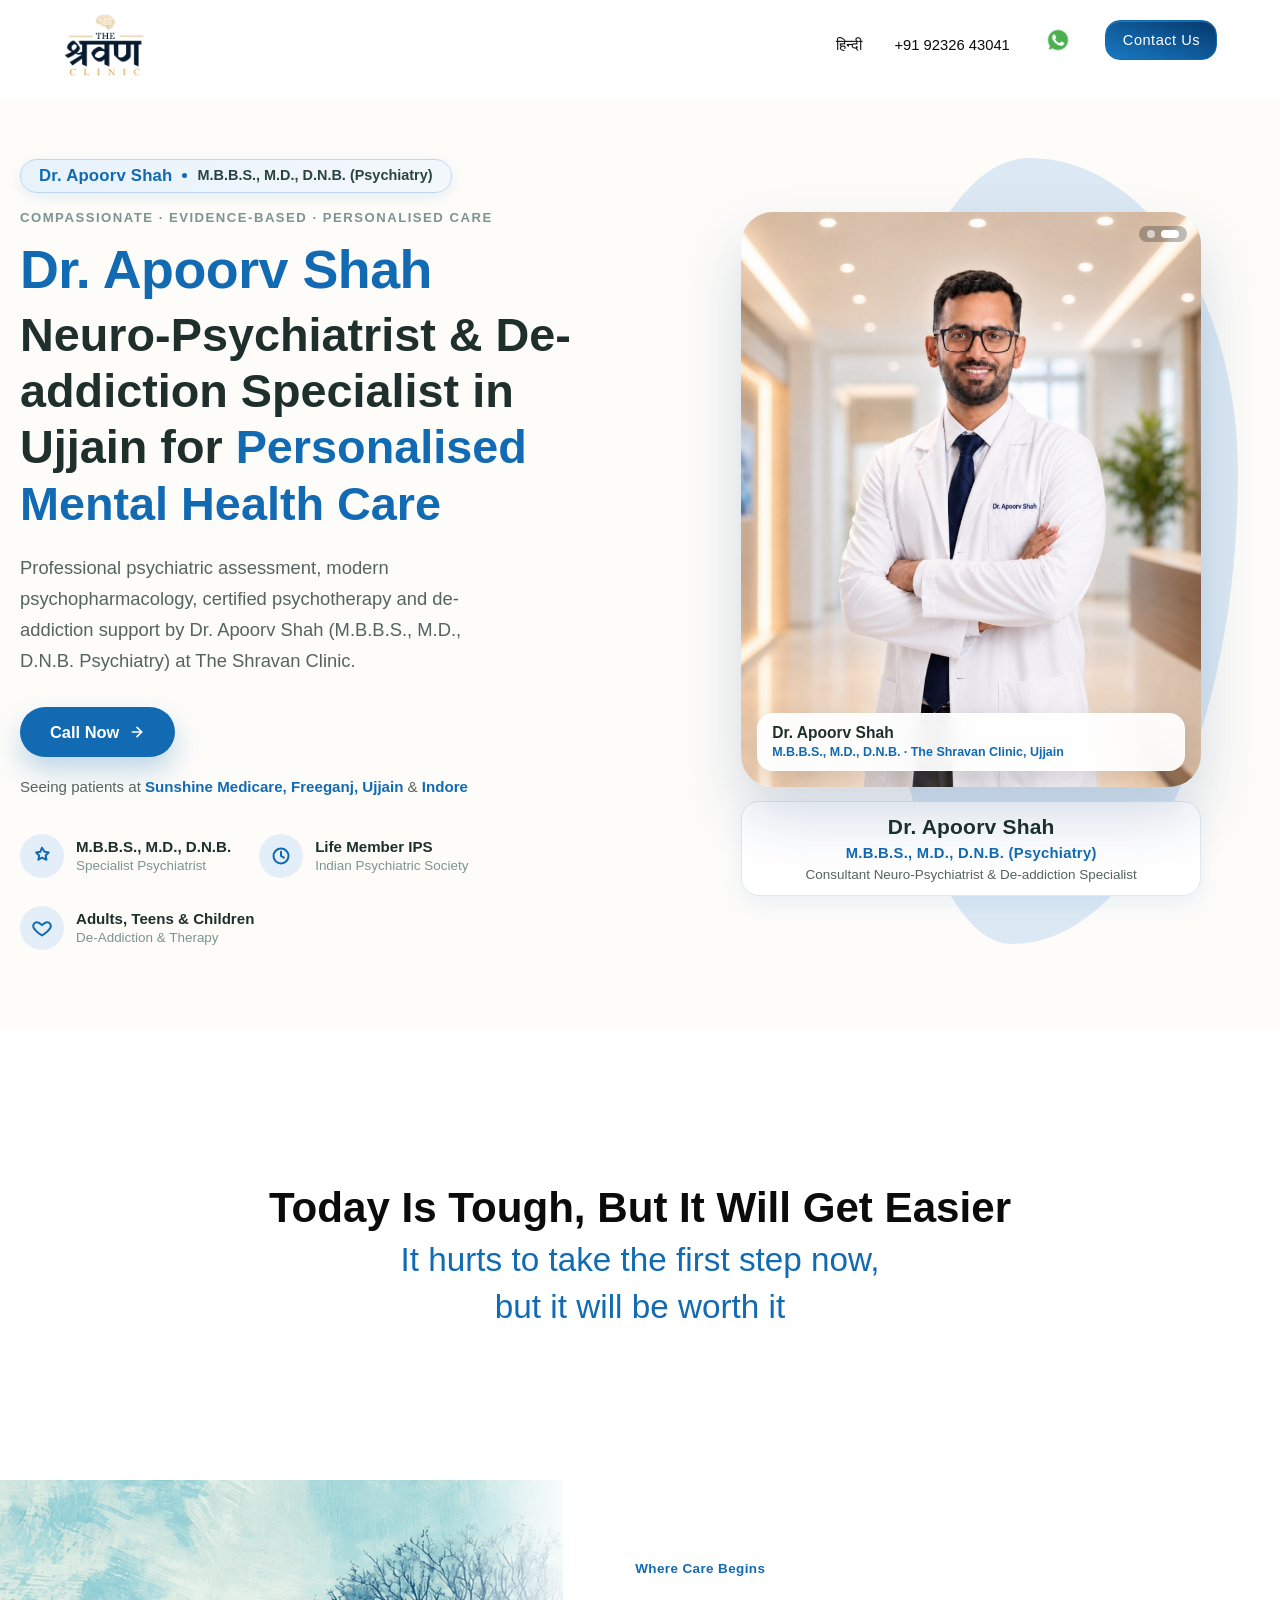
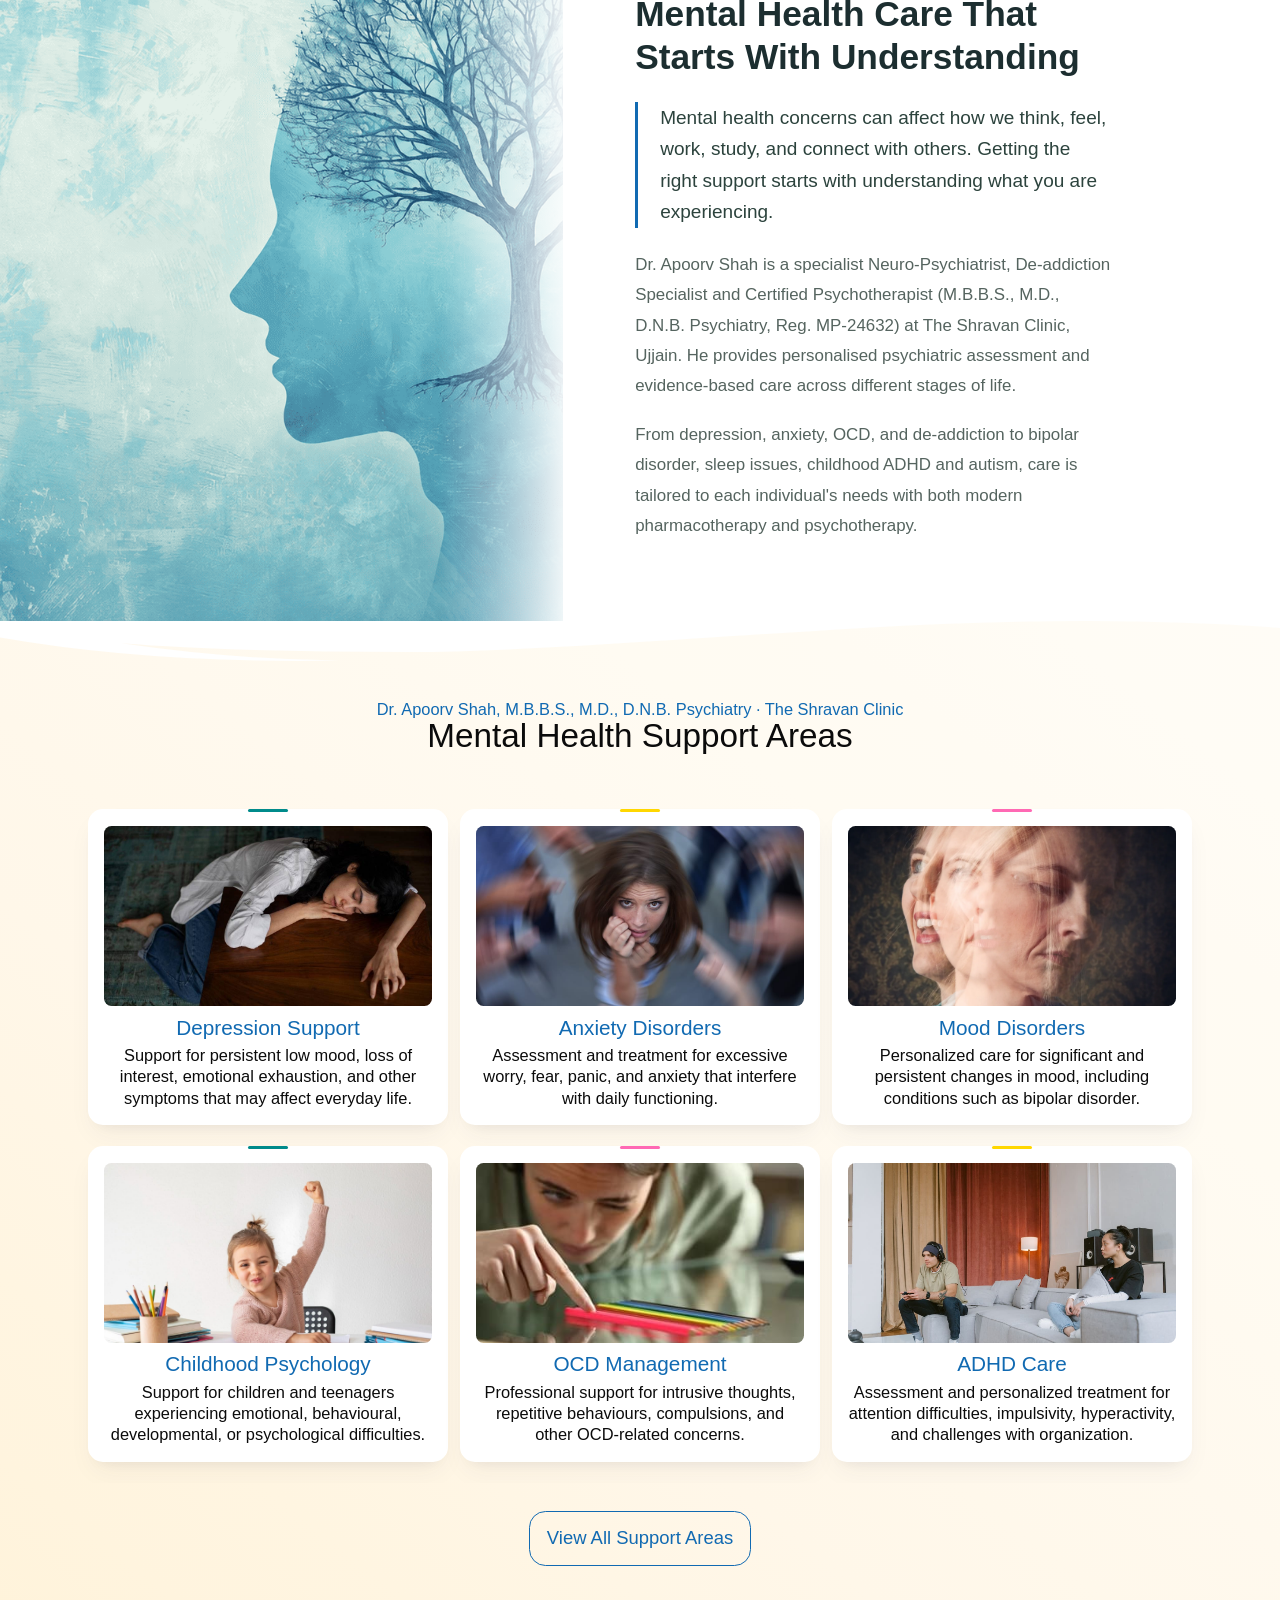
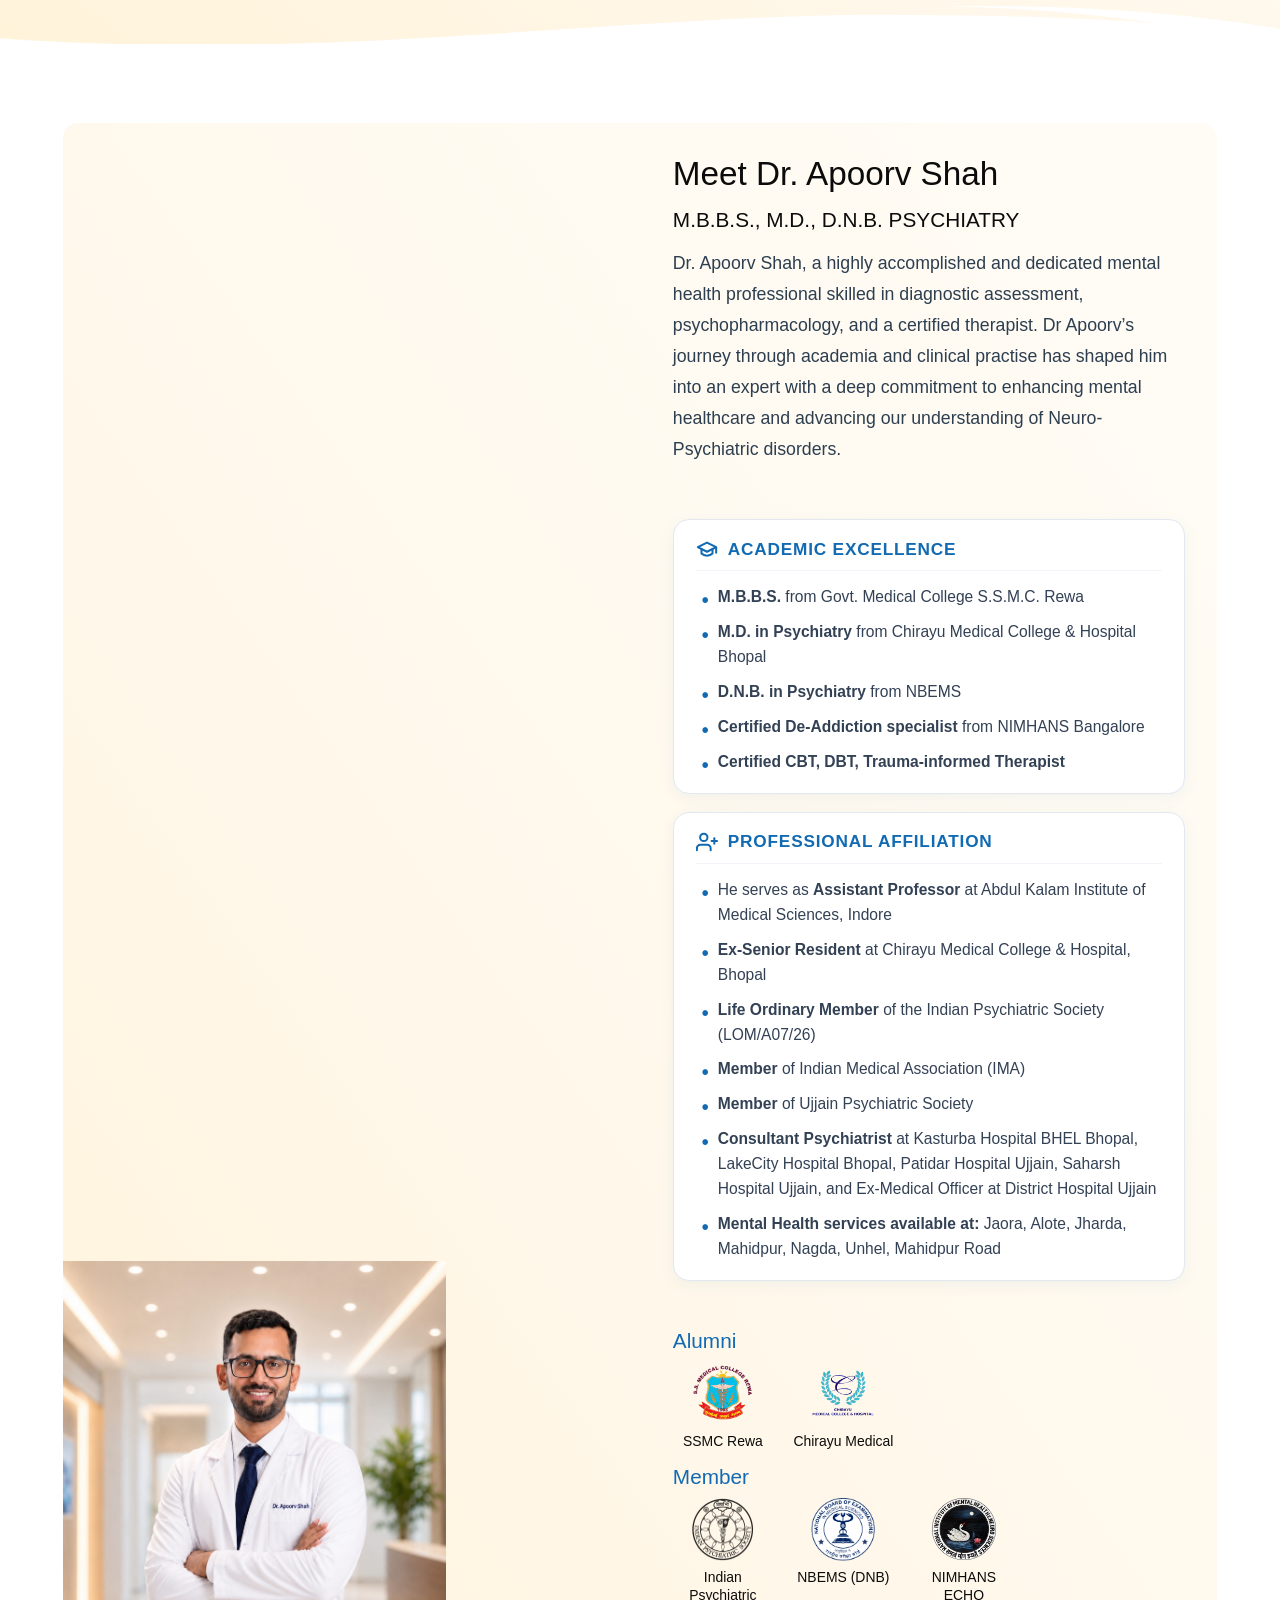
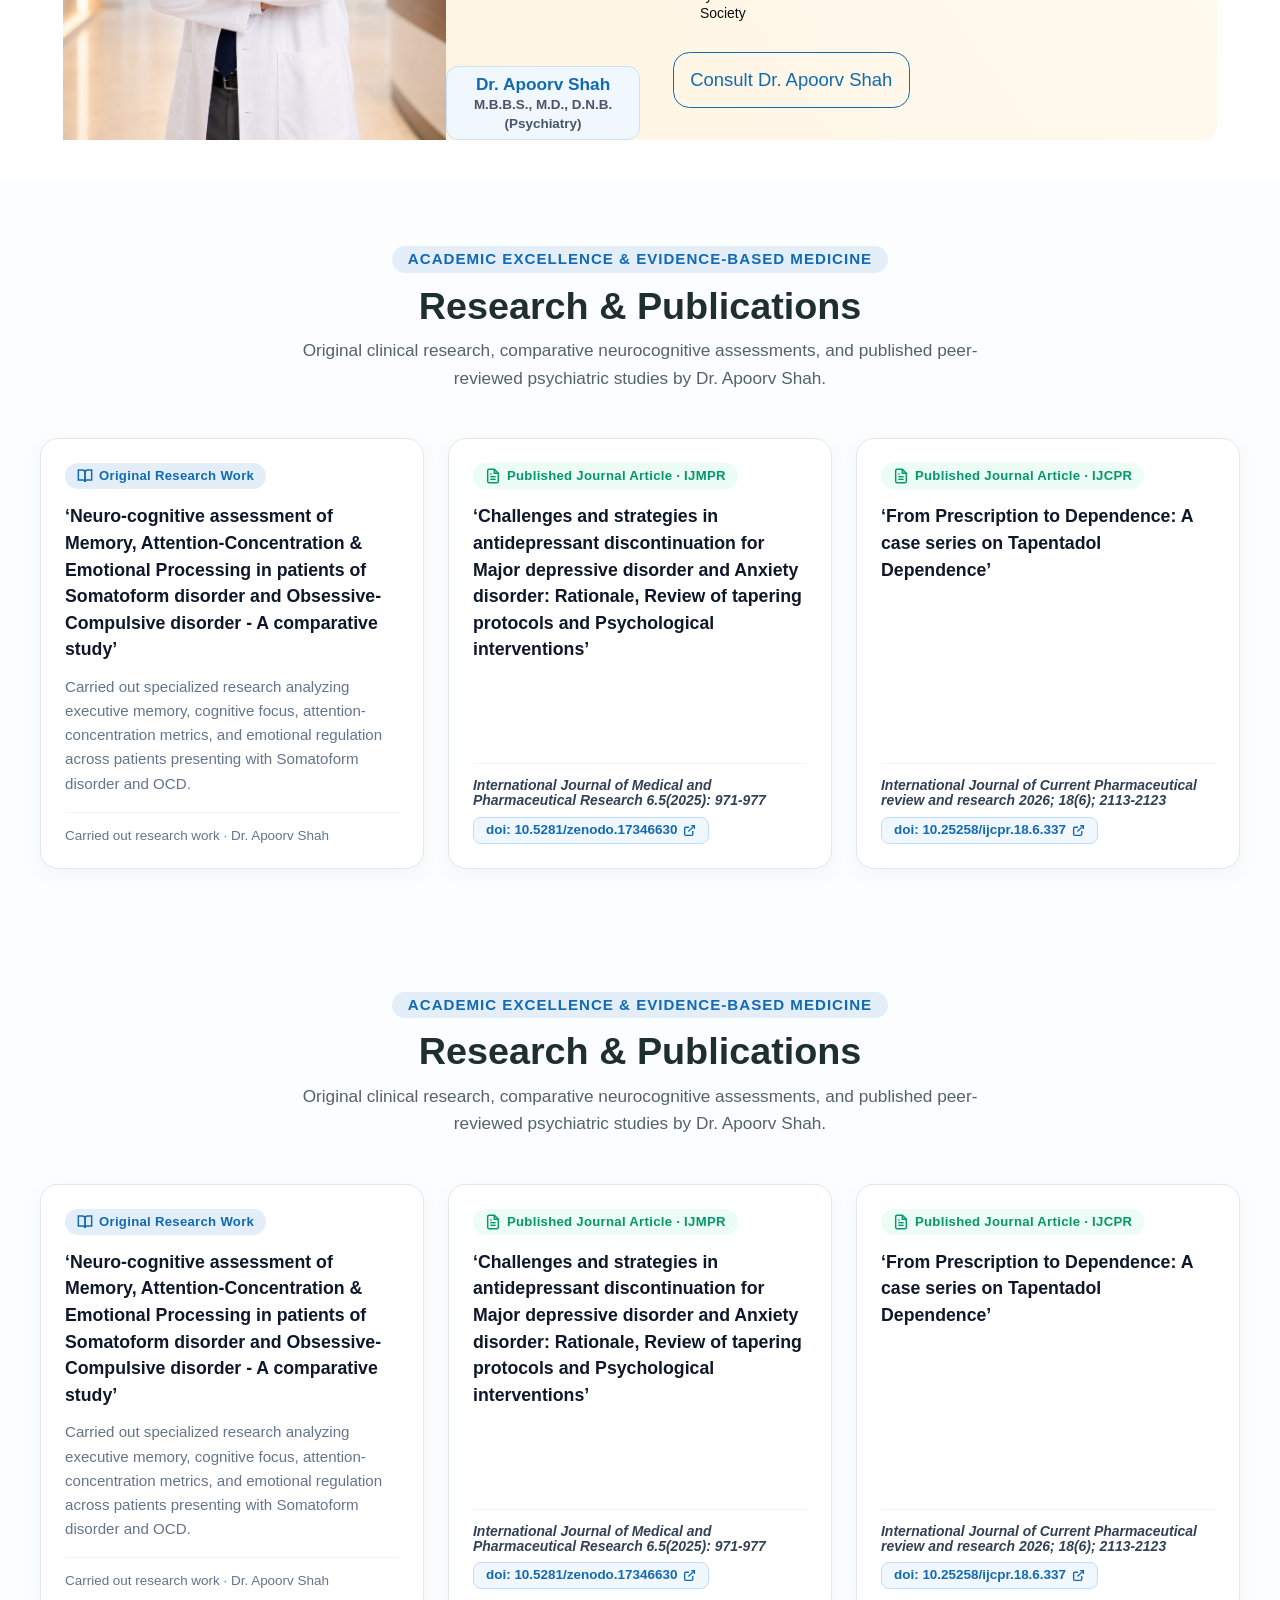
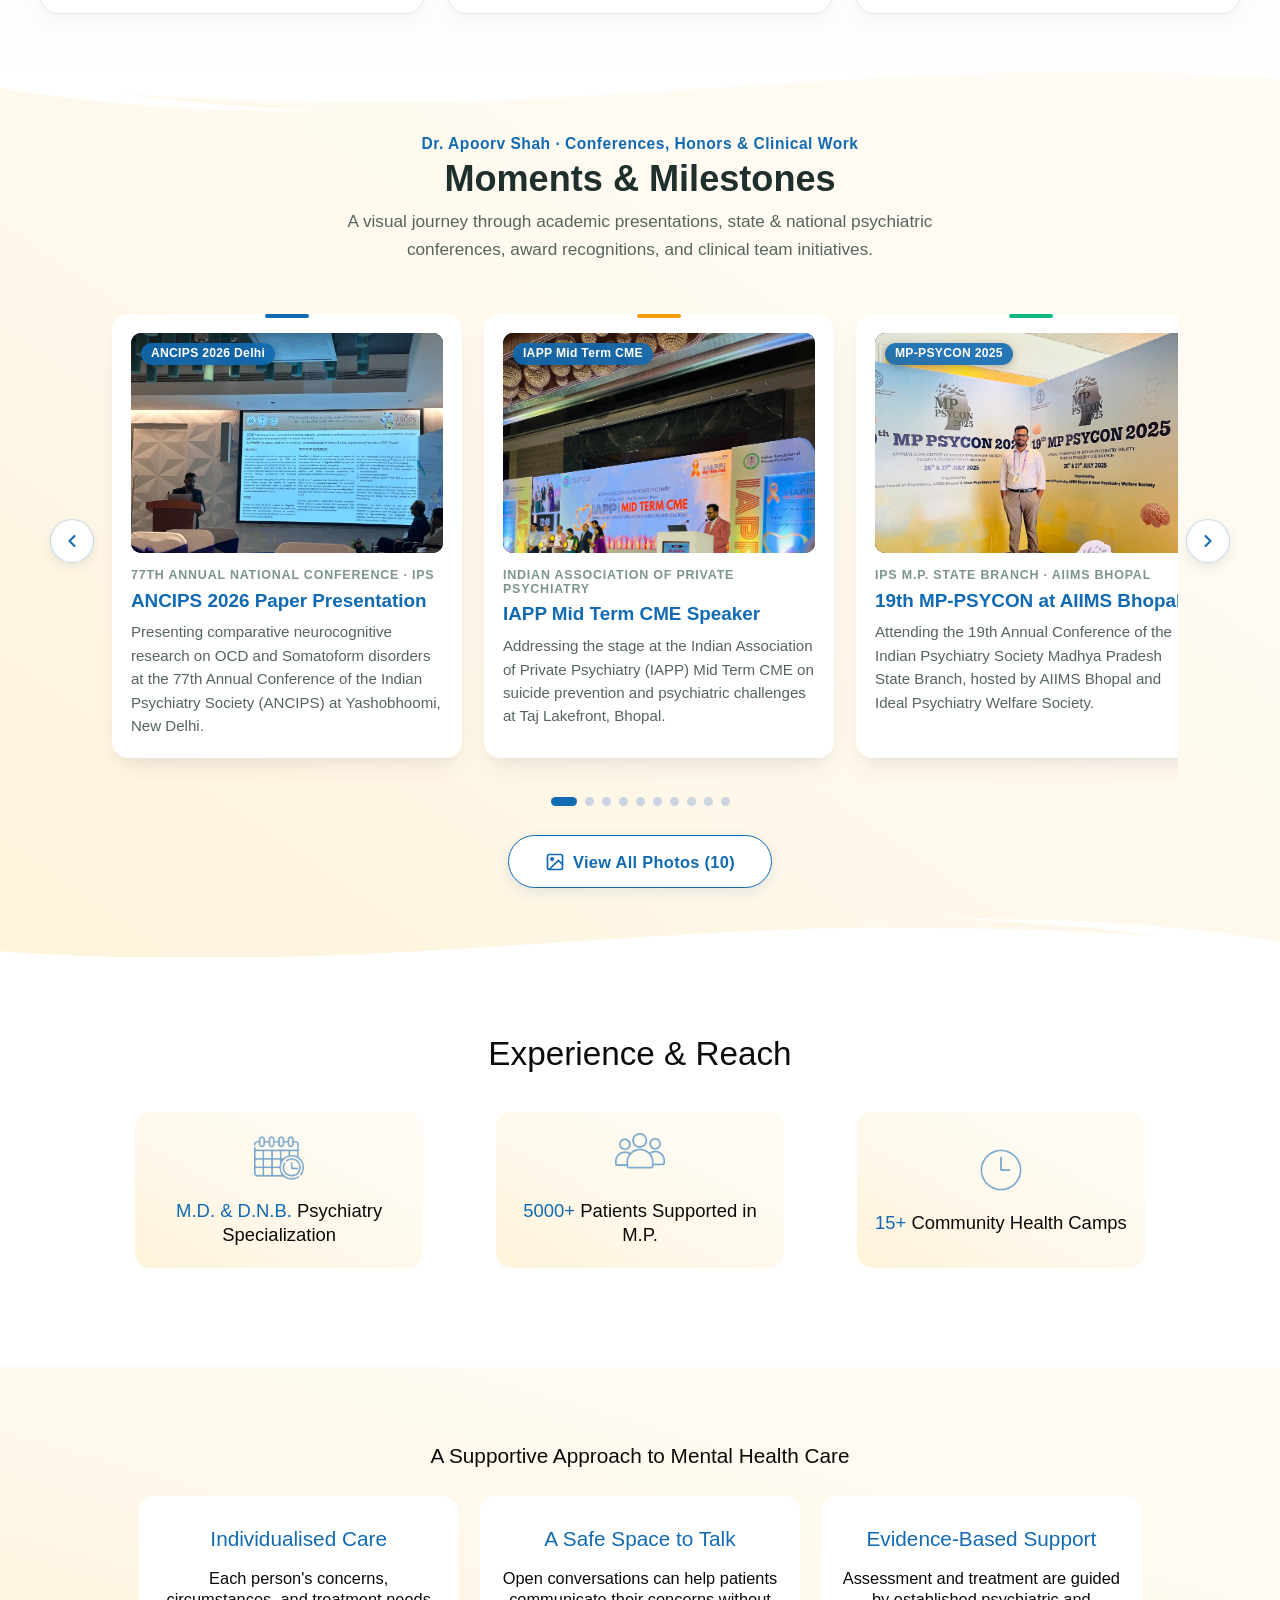
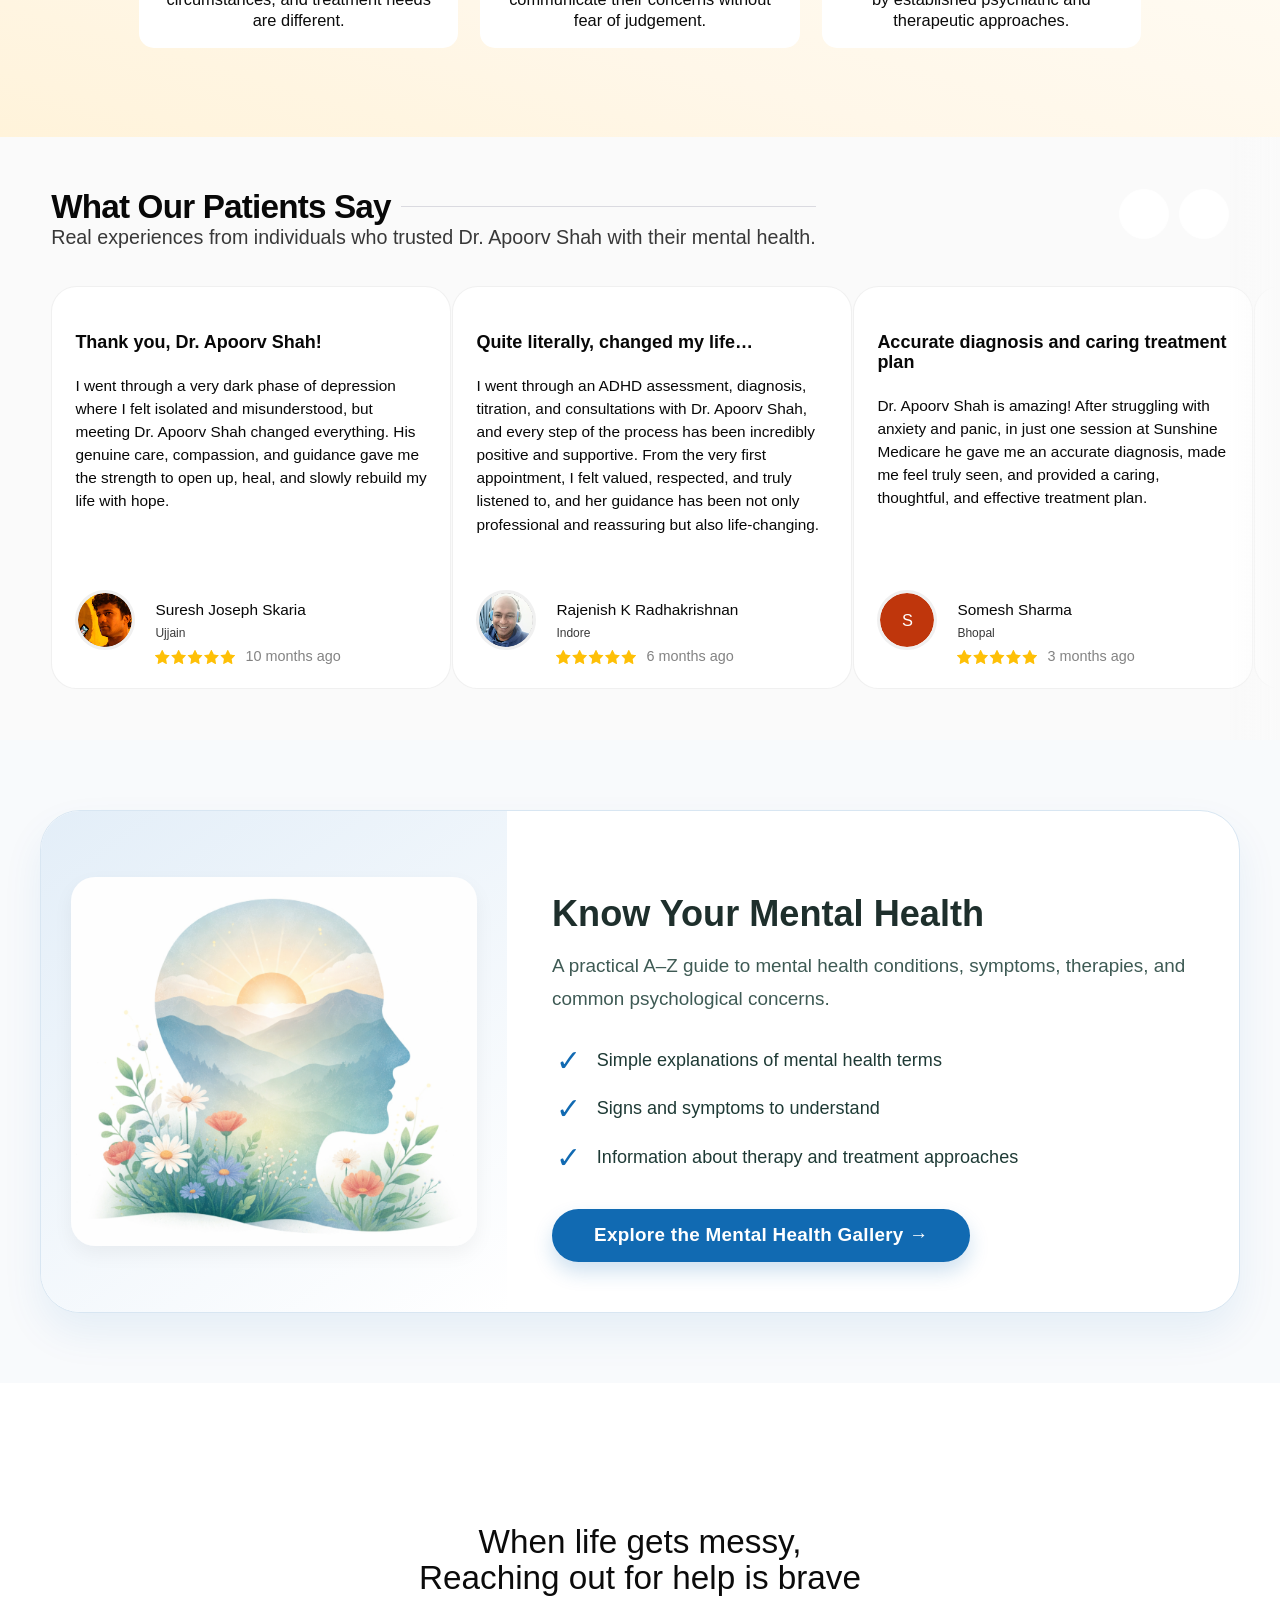
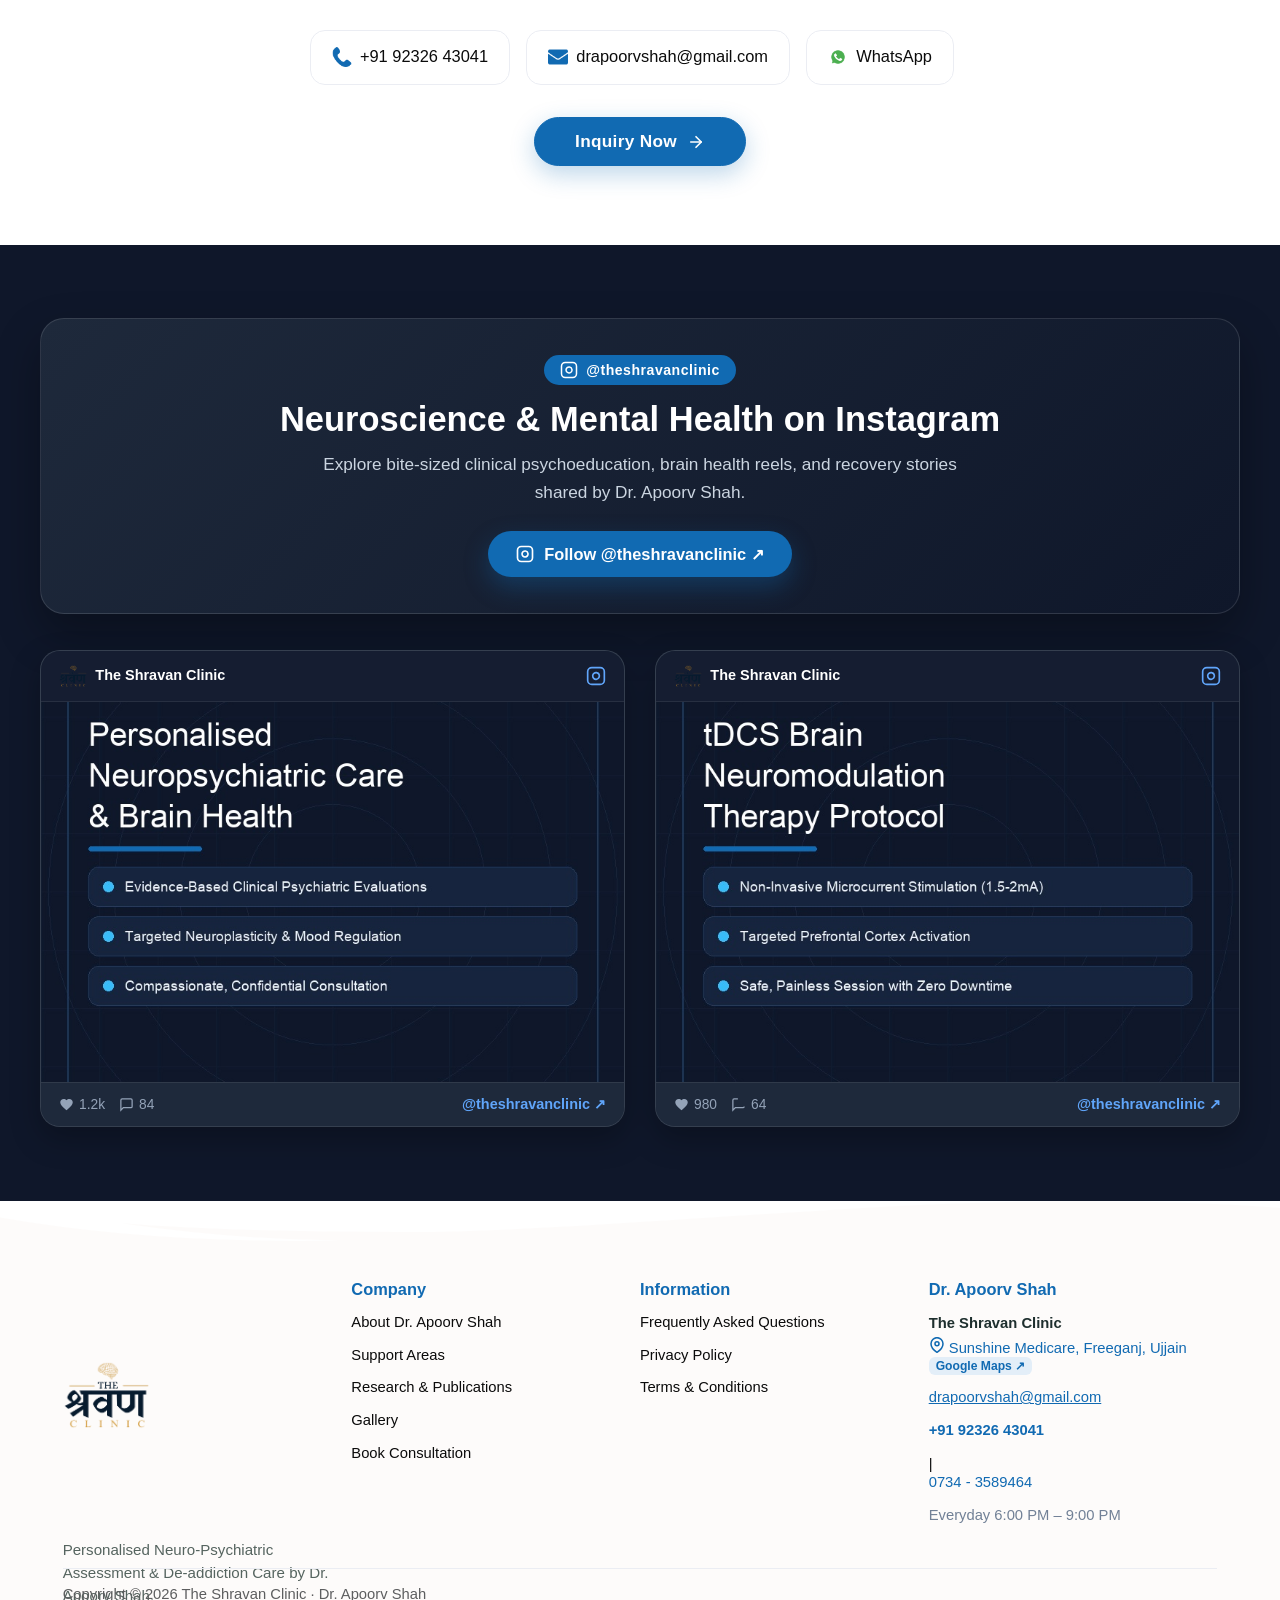
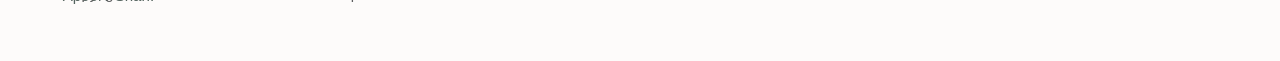
==== commit 37e0873e: "Update Instagram section to dark blue theme, clean 2 posts, remove social follow bar, footer icons, " ====
--- a/index.html
+++ b/index.html
@@ -56,8 +56,7 @@
       "image": "https://drtulikamindcare.com/images/tulika-psychiatrist.png",
       "description": "Dr. Apoorv Shah is a consultant Neuro-Psychiatrist, De-addiction Specialist, and Certified Psychotherapist (M.B.B.S., M.D., D.N.B. Psychiatry, Reg. MP-24632) at The Shravan Clinic, Ujjain.",
       "sameAs": [
-        "https://www.instagram.com/theshravanclinic",
-        "https://www.linkedin.com/in/drapoorvshah/"
+        "https://www.instagram.com/theshravanclinic"
       ],
       "worksFor": [
         {
@@ -435,7 +434,7 @@
       display: inline-flex;
       align-items: center;
       gap: 8px;
-      background: linear-gradient(45deg, #f09433, #e6683c, #dc2743, #cc2366, #bc1888);
+      background: #116ab2;
       color: #ffffff;
       padding: 6px 16px;
       border-radius: 30px;
@@ -462,19 +461,20 @@
       display: inline-flex;
       align-items: center;
       gap: 10px;
-      background: linear-gradient(45deg, #f09433, #e6683c, #dc2743, #cc2366, #bc1888);
+      background: #116ab2;
       color: #ffffff !important;
       font-weight: 700;
       font-size: 1rem;
       padding: 14px 28px;
       border-radius: 50px;
       text-decoration: none;
-      box-shadow: 0 10px 24px rgba(220, 39, 67, 0.35);
-      transition: transform 0.25s ease, box-shadow 0.25s ease;
+      box-shadow: 0 10px 24px rgba(17, 106, 178, 0.35);
+      transition: transform 0.25s ease, box-shadow 0.25s ease, background 0.25s ease;
     }
     .instaFollowCtaBtn:hover {
       transform: translateY(-2px);
-      box-shadow: 0 14px 32px rgba(220, 39, 67, 0.45);
+      background: #0d538c;
+      box-shadow: 0 14px 32px rgba(17, 106, 178, 0.45);
     }
     .instaPostsGrid {
       display: grid;
@@ -484,16 +484,19 @@
     .instaPostCard {
       background: #1e293b;
       border: 1px solid rgba(255, 255, 255, 0.1);
-      border-radius: 22px;
+      border-radius: 20px;
       overflow: hidden;
       display: flex;
       flex-direction: column;
       box-shadow: 0 12px 30px rgba(0,0,0,0.25);
-      transition: transform 0.25s ease;
+      transition: transform 0.25s ease, border-color 0.25s ease, box-shadow 0.25s ease;
+      text-decoration: none !important;
+      cursor: pointer;
     }
     .instaPostCard:hover {
       transform: translateY(-6px);
-      border-color: rgba(255, 255, 255, 0.25);
+      border-color: #116ab2;
+      box-shadow: 0 16px 36px rgba(17, 106, 178, 0.25);
     }
     .instaPostTopBar {
       display: flex;
@@ -511,22 +514,9 @@
       font-weight: 700;
       color: #ffffff;
     }
-    .instaBookBtn {
-      font-size: 0.82rem;
-      font-weight: 700;
-      color: #ffffff;
-      background: #116ab2;
-      padding: 5px 12px;
-      border-radius: 20px;
-      text-decoration: none;
-      transition: background 0.2s ease;
-    }
-    .instaBookBtn:hover {
-      background: #0d538c;
-    }
     .instaPostImgBox {
       position: relative;
-      height: 290px;
+      height: 380px;
       overflow: hidden;
       background: #020617;
     }
@@ -538,88 +528,32 @@
       transition: transform 0.4s ease;
     }
     .instaPostCard:hover .instaPostImgBox img {
-      transform: scale(1.04);
-    }
-    .instaPostCategoryPill {
-      position: absolute;
-      top: 12px;
-      left: 12px;
-      background: rgba(15, 23, 42, 0.85);
-      backdrop-filter: blur(8px);
-      padding: 4px 12px;
-      border-radius: 20px;
-      font-size: 0.76rem;
-      font-weight: 700;
-      color: #f1f5f9;
-      display: flex;
-      align-items: center;
-      gap: 6px;
-      z-index: 2;
-    }
-    .instaOverlayWaBtn {
-      position: absolute;
-      bottom: 12px;
-      right: 12px;
-      background: #25d366;
-      color: #ffffff !important;
-      font-weight: 700;
-      font-size: 0.82rem;
-      padding: 6px 14px;
-      border-radius: 20px;
-      display: flex;
-      align-items: center;
-      gap: 6px;
-      text-decoration: none;
-      box-shadow: 0 4px 12px rgba(0,0,0,0.3);
-      z-index: 2;
-    }
-    .instaPostContent {
-      padding: 18px 20px;
-      display: flex;
-      flex-direction: column;
-      flex: 1;
-    }
-    .instaPostTitle {
-      margin: 0 0 8px;
-      font-size: 1.15rem;
-      font-weight: 700;
-      color: #ffffff;
-      line-height: 1.4;
-    }
-    .instaPostExcerpt {
-      font-size: 0.92rem;
-      line-height: 1.6;
-      color: #94a3b8;
-      margin: 0 0 16px;
-      flex: 1;
+      transform: scale(1.03);
     }
     .instaPostFooter {
-      padding-top: 14px;
-      border-top: 1px solid rgba(255, 255, 255, 0.08);
+      padding: 14px 18px;
+      background: #1e293b;
       display: flex;
       align-items: center;
       justify-content: space-between;
+      border-top: 1px solid rgba(255, 255, 255, 0.08);
     }
     .instaMetrics {
       display: flex;
       align-items: center;
       gap: 14px;
       font-size: 0.84rem;
-      color: #cbd5e1;
+      color: #94a3b8;
     }
     .instaMetrics span {
       display: flex;
       align-items: center;
       gap: 5px;
     }
-    .instaViewPostLink {
-      color: #38bdf8;
+    .instaPostHandleText {
+      color: #60a5fa;
+      font-size: 0.88rem;
       font-weight: 700;
-      font-size: 0.88rem;
-      text-decoration: none;
-    }
-    .instaViewPostLink:hover {
-      text-decoration: underline;
     }
 
     /* Footer Map & Follow Us Styles */
@@ -644,170 +578,7 @@
       padding: 2px 7px;
       border-radius: 6px;
     }
-    .footerFollowHighlightContainer {
-      border-top: 1px solid #e2e8f0;
-      padding: 22px 20px 20px;
-      background: #f8fafc;
-      border-radius: 16px;
-      margin: 20px 0;
-    }
-    .footerFollowInner {
-      max-width: 1200px;
-      margin: 0 auto;
-      display: flex;
-      align-items: center;
-      justify-content: space-between;
-      flex-wrap: wrap;
-      gap: 16px;
-    }
-    .followHeadline {
-      font-size: 1.05rem;
-      font-weight: 800;
-      color: #116ab2;
-      letter-spacing: 0.3px;
-    }
-    .followButtonsBar {
-      display: flex;
-      align-items: center;
-      flex-wrap: wrap;
-      gap: 10px;
-    }
-    .footerSocialBtn {
-      display: inline-flex;
-      align-items: center;
-      gap: 8px;
-      padding: 8px 16px;
-      border-radius: 50px;
-      font-size: 0.88rem;
-      font-weight: 700;
-      text-decoration: none;
-      background: #ffffff;
-      border: 1px solid #cbd5e1;
-      color: #1e293b;
-      box-shadow: 0 2px 6px rgba(0,0,0,0.04);
-      transition: all 0.2s ease;
-    }
-    .footerSocialBtn img {
-      width: 18px;
-      height: 18px;
-      object-fit: contain;
-    }
-    .footerSocialBtn:hover {
-      transform: translateY(-2px);
-      box-shadow: 0 6px 14px rgba(0,0,0,0.1);
-    }
-    .footerSocialBtn.instaPill:hover {
-      background: linear-gradient(45deg, #f09433, #e6683c, #dc2743, #cc2366, #bc1888);
-      color: #ffffff;
-      border-color: transparent;
-    }
-    .footerSocialBtn.ytPill:hover {
-      background: #ff0000;
-      color: #ffffff;
-      border-color: transparent;
-    }
-    .footerSocialBtn.ytPill:hover svg {
-      fill: #ffffff;
-    }
-    .footerSocialBtn.fbPill:hover {
-      background: #1877f2;
-      color: #ffffff;
-      border-color: transparent;
-    }
-    .footerSocialBtn.fbPill:hover svg {
-      fill: #ffffff;
-    }
-    .footerSocialBtn.inPill:hover {
-      background: #0077b5;
-      color: #ffffff;
-      border-color: transparent;
-    }
-    .footerSocialBtn.waPill:hover {
-      background: #25d366;
-      color: #ffffff;
-      border-color: transparent;
-    }
-
-    /* Floating Social & Review Dock (Page 6 Screenshot) */
-    .floatingSocialDock {
-      position: fixed;
-      right: 14px;
-      top: 50%;
-      transform: translateY(-50%);
-      z-index: 99999;
-      display: flex;
-      flex-direction: column;
-      align-items: center;
-      gap: 8px;
-      background: rgba(255, 255, 255, 0.95);
-      backdrop-filter: blur(10px);
-      -webkit-backdrop-filter: blur(10px);
-      padding: 10px 7px;
-      border-radius: 36px;
-      box-shadow: 0 10px 30px rgba(0,0,0,0.16);
-      border: 1px solid rgba(17, 106, 178, 0.15);
-    }
-    .dockIconBtn {
-      width: 38px;
-      height: 38px;
-      border-radius: 50%;
-      display: flex;
-      align-items: center;
-      justify-content: center;
-      text-decoration: none;
-      transition: transform 0.2s ease, box-shadow 0.2s ease;
-      box-shadow: 0 3px 8px rgba(0,0,0,0.12);
-    }
-    .dockIconBtn img {
-      width: 20px;
-      height: 20px;
-      object-fit: contain;
-    }
-    .dockIconBtn:hover {
-      transform: scale(1.15);
-    }
-    .dockInsta { background: linear-gradient(45deg, #f09433, #e6683c, #dc2743, #cc2366, #bc1888); }
-    .dockFb { background: #1877f2; }
-    .dockTw { background: #000000; }
-    .dockPhone { background: #116ab2; }
-    .dockWa { background: #25d366; }
-    .dockIn { background: #0077b5; }
-    .dockRatingBadge {
-      display: block;
-      margin-top: 4px;
-      width: 44px;
-      border-radius: 8px;
-      overflow: hidden;
-      box-shadow: 0 3px 8px rgba(0,0,0,0.15);
-      transition: transform 0.2s ease;
-    }
-    .dockRatingBadge:hover {
-      transform: scale(1.12);
-    }
-    .dockRatingBadge img {
-      width: 100%;
-      height: auto;
-      display: block;
-    }
-
-    @media (max-width: 768px) {
-      .floatingSocialDock {
-        right: 8px;
-        padding: 8px 5px;
-        gap: 6px;
-      }
-      .dockIconBtn {
-        width: 34px;
-        height: 34px;
-      }
-      .dockRatingBadge {
-        width: 38px;
-      }
-      .footerFollowInner {
-        flex-direction: column;
-        align-items: flex-start;
-      }
-    }
+
   </style>
 
 </head>
@@ -3223,79 +2994,49 @@
           </div>
         </div>
 
-        <!-- 2 Post Cards Grid (Page 7 format) -->
+        <!-- 2 Post Cards Grid (Clean dark-blue theme) -->
         <div class="instaPostsGrid">
           <!-- Post Card 1 -->
-          <article class="instaPostCard">
+          <a href="https://www.instagram.com/theshravanclinic/" target="_blank" rel="noopener noreferrer" class="instaPostCard" aria-label="Visit The Shravan Clinic on Instagram">
             <div class="instaPostTopBar">
               <div class="instaBrandPill">
                 <img src="/images/shravan-logo.svg" alt="Logo" style="height: 22px; width: auto;" />
                 <span>The Shravan Clinic</span>
               </div>
-              <a href="https://wa.me/919232643041?text=Hello%20Dr.%20Apoorv%20Shah,%20I%20would%20like%20to%20book%20a%20consultation" target="_blank" rel="noopener noreferrer" class="instaBookBtn">
-                Book ↗
-              </a>
+              <svg width="20" height="20" viewBox="0 0 24 24" fill="none" stroke="#60a5fa" stroke-width="2"><rect x="2" y="2" width="20" height="20" rx="5" ry="5"/><path d="M16 11.37A4 4 0 1 1 12.63 8 4 4 0 0 1 16 11.37z"/><line x1="17.5" y1="6.5" x2="17.51" y2="6.5"/></svg>
             </div>
             <div class="instaPostImgBox">
-              <div class="instaPostCategoryPill">
-                <span>✦ Insight</span>
-                <span style="opacity: 0.6;">|</span>
-                <span>Neuroscience</span>
+              <img src="/images/insta-post-1.jpg" alt="The Shravan Clinic Instagram Post" />
+            </div>
+            <div class="instaPostFooter">
+              <div class="instaMetrics">
+                <span><svg width="15" height="15" viewBox="0 0 24 24" fill="#94a3b8"><path d="M12 21.35l-1.45-1.32C5.4 15.36 2 12.28 2 8.5 2 5.42 4.42 3 7.5 3c1.74 0 3.41.81 4.5 2.09C13.09 3.81 14.76 3 16.5 3 19.58 3 22 5.42 22 8.5c0 3.78-3.4 6.86-8.55 11.54L12 21.35z"/></svg> 1.2k</span>
+                <span><svg width="15" height="15" viewBox="0 0 24 24" fill="none" stroke="#94a3b8" stroke-width="2"><path d="M21 15a2 2 0 0 1-2 2H7l-4 4V5a2 2 0 0 1 2-2h14a2 2 0 0 1 2 2z"/></svg> 84</span>
               </div>
-              <img src="/images/insta-post-1.jpg" alt="Brain health and clinical insights" />
-              <a href="https://wa.me/919232643041" target="_blank" rel="noopener noreferrer" class="instaOverlayWaBtn">
-                <img src="/images/icon/whatsapp-icon.png" alt="WhatsApp" style="width: 18px; height: 18px;" />
-                WhatsApp
-              </a>
-            </div>
-            <div class="instaPostContent">
-              <h4 class="instaPostTitle">Brain Health &amp; Personalised Psychiatry</h4>
-              <p class="instaPostExcerpt">Personalised neuro-psychiatric evaluations, brain neuroplasticity protocols, and evidence-based mental healthcare with Dr. Apoorv Shah.</p>
-              <div class="instaPostFooter">
-                <div class="instaMetrics">
-                  <span><svg width="15" height="15" viewBox="0 0 24 24" fill="#ec4899"><path d="M12 21.35l-1.45-1.32C5.4 15.36 2 12.28 2 8.5 2 5.42 4.42 3 7.5 3c1.74 0 3.41.81 4.5 2.09C13.09 3.81 14.76 3 16.5 3 19.58 3 22 5.42 22 8.5c0 3.78-3.4 6.86-8.55 11.54L12 21.35z"/></svg> 1.2k</span>
-                  <span><svg width="15" height="15" viewBox="0 0 24 24" fill="none" stroke="currentColor" stroke-width="2"><path d="M21 15a2 2 0 0 1-2 2H7l-4 4V5a2 2 0 0 1 2-2h14a2 2 0 0 1 2 2z"/></svg> 84</span>
-                </div>
-                <a href="https://www.instagram.com/theshravanclinic/" target="_blank" rel="noopener noreferrer" class="instaViewPostLink">
-                  View Post ↗
-                </a>
-              </div>
-            </div>
-          </article>
+              <span class="instaPostHandleText">@theshravanclinic ↗</span>
+            </div>
+          </a>
 
           <!-- Post Card 2 -->
-          <article class="instaPostCard">
+          <a href="https://www.instagram.com/theshravanclinic/" target="_blank" rel="noopener noreferrer" class="instaPostCard" aria-label="Visit The Shravan Clinic on Instagram">
             <div class="instaPostTopBar">
               <div class="instaBrandPill">
                 <img src="/images/shravan-logo.svg" alt="Logo" style="height: 22px; width: auto;" />
                 <span>The Shravan Clinic</span>
               </div>
-              <a href="https://wa.me/919232643041?text=Hello%20Dr.%20Apoorv%20Shah,%20I%20would%20like%20to%20book%20a%20consultation" target="_blank" rel="noopener noreferrer" class="instaBookBtn">
-                Book ↗
-              </a>
+              <svg width="20" height="20" viewBox="0 0 24 24" fill="none" stroke="#60a5fa" stroke-width="2"><rect x="2" y="2" width="20" height="20" rx="5" ry="5"/><path d="M16 11.37A4 4 0 1 1 12.63 8 4 4 0 0 1 16 11.37z"/><line x1="17.5" y1="6.5" x2="17.51" y2="6.5"/></svg>
             </div>
             <div class="instaPostImgBox">
-              <div class="instaPostCategoryPill">
-                <span>✦ Neuromodulation</span>
-                <span style="opacity: 0.6;">|</span>
-                <span>Clinical Tech</span>
+              <img src="/images/insta-post-2.jpg" alt="The Shravan Clinic Instagram Post" />
+            </div>
+            <div class="instaPostFooter">
+              <div class="instaMetrics">
+                <span><svg width="15" height="15" viewBox="0 0 24 24" fill="#94a3b8"><path d="M12 21.35l-1.45-1.32C5.4 15.36 2 12.28 2 8.5 2 5.42 4.42 3 7.5 3c1.74 0 3.41.81 4.5 2.09C13.09 3.81 14.76 3 16.5 3 19.58 3 22 5.42 22 8.5c0 3.78-3.4 6.86-8.55 11.54L12 21.35z"/></svg> 980</span>
+                <span><svg width="15" height="15" viewBox="0 0 24 24" fill="none" stroke="#94a3b8" stroke-width="2"><path d="M21 15a2 2 0 0 1-2 2H7l-4 4V5a2 2 0 0 1 2-2h6"/></svg> 64</span>
               </div>
-              <img src="/images/insta-post-2.jpg" alt="tDCS Neuromodulation clinical session" />
-            </div>
-            <div class="instaPostContent">
-              <h4 class="instaPostTitle">tDCS Neuromodulation: What Happens in a Session?</h4>
-              <p class="instaPostExcerpt">Gentle 1.5mA microcurrent delivered to the left dorsolateral prefrontal cortex. Watch how targeted brain stimulation supports clinical recovery.</p>
-              <div class="instaPostFooter">
-                <div class="instaMetrics">
-                  <span><svg width="15" height="15" viewBox="0 0 24 24" fill="#ec4899"><path d="M12 21.35l-1.45-1.32C5.4 15.36 2 12.28 2 8.5 2 5.42 4.42 3 7.5 3c1.74 0 3.41.81 4.5 2.09C13.09 3.81 14.76 3 16.5 3 19.58 3 22 5.42 22 8.5c0 3.78-3.4 6.86-8.55 11.54L12 21.35z"/></svg> 980</span>
-                  <span><svg width="15" height="15" viewBox="0 0 24 24" fill="none" stroke="currentColor" stroke-width="2"><path d="M21 15a2 2 0 0 1-2 2H7l-4 4V5a2 2 0 0 1 2-2h6"/></svg> 64</span>
-                </div>
-                <a href="https://www.instagram.com/theshravanclinic/" target="_blank" rel="noopener noreferrer" class="instaViewPostLink">
-                  View Post ↗
-                </a>
-              </div>
-            </div>
-          </article>
+              <span class="instaPostHandleText">@theshravanclinic ↗</span>
+            </div>
+          </a>
         </div>
       </div>
     </section>
@@ -3349,72 +3090,13 @@
         </div>
       </div>
 
-      <!-- Page 6 Feedback 4: Highlight Follow us and give clickable links to insta, youtube, facebook, linkedin -->
-      <div class="footerFollowHighlightContainer">
-        <div class="footerFollowInner">
-          <span class="followHeadline">✦ Follow &amp; Connect With Us:</span>
-          <div class="followButtonsBar">
-            <a href="https://www.instagram.com/theshravanclinic/" target="_blank" rel="noopener noreferrer" class="footerSocialBtn instaPill" title="Instagram">
-              <img src="/images/icon/instagram.png" alt="Instagram" />
-              <span>Instagram</span>
-            </a>
-            <a href="https://www.youtube.com/@theshravanclinic" target="_blank" rel="noopener noreferrer" class="footerSocialBtn ytPill" title="YouTube">
-              <svg width="18" height="18" viewBox="0 0 24 24" fill="#ff0000"><path d="M23.498 6.186a3.016 3.016 0 0 0-2.122-2.136C19.505 3.545 12 3.545 12 3.545s-7.505 0-9.377.505A3.017 3.017 0 0 0 .502 6.186C0 8.07 0 12 0 12s0 3.93.502 5.814a3.016 3.016 0 0 0 2.122 2.136c1.871.505 9.376.505 9.376.505s7.505 0 9.377-.505a3.015 3.015 0 0 0 2.122-2.136C24 15.93 24 12 24 12s0-3.93-.502-5.814zM9.545 15.568V8.432L15.818 12l-6.273 3.568z"/></svg>
-              <span>YouTube</span>
-            </a>
-            <a href="https://www.facebook.com/theshravanclinic" target="_blank" rel="noopener noreferrer" class="footerSocialBtn fbPill" title="Facebook">
-              <svg width="18" height="18" viewBox="0 0 24 24" fill="#1877f2"><path d="M24 12.073c0-6.627-5.373-12-12-12s-12 5.373-12 12c0 5.99 4.388 10.954 10.125 11.854v-8.385H7.078v-3.47h3.047V9.43c0-3.007 1.792-4.669 4.533-4.669 1.312 0 2.686.235 2.686.235v2.953H15.83c-1.491 0-1.956.925-1.956 1.874v2.25h3.328l-.532 3.47h-2.796v8.385C19.612 23.027 24 18.062 24 12.073z"/></svg>
-              <span>Facebook</span>
-            </a>
-            <a href="https://www.linkedin.com/in/drapoorvshah/" target="_blank" rel="noopener noreferrer" class="footerSocialBtn inPill" title="LinkedIn">
-              <img src="/images/icon/linkedin.png" alt="LinkedIn" />
-              <span>LinkedIn</span>
-            </a>
-            <a href="https://wa.me/919232643041?text=Hello%20Dr.%20Apoorv%20Shah,%20I%20would%20like%20to%20consult%20at%20The%20Shravan%20Clinic" target="_blank" rel="noopener noreferrer" class="footerSocialBtn waPill" title="WhatsApp">
-              <img src="/images/icon/whatsapp-icon.png" alt="WhatsApp" />
-              <span>WhatsApp</span>
-            </a>
-          </div>
-        </div>
-      </div>
-
       <!---footer Bottom (Page 6 Feedback 3: Removed registration number from unnecessary places)-->
       <div id="footerBottom" bis_skin_checked="1">
         <p class="text">Copyright © 2026 The Shravan Clinic · Dr. Apoorv Shah</p>
-        <div class="smDiv" bis_skin_checked="1">
-          <a href="https://www.instagram.com/theshravanclinic/" target="_blank" rel="noopener noreferrer" title="Instagram"><img src="/images/icon/instagram.png" alt="Instagram" /></a>
-          <a href="https://www.linkedin.com/in/drapoorvshah/" target="_blank" rel="noopener noreferrer" title="LinkedIn"><img src="/images/icon/linkedin.png" alt="LinkedIn" /></a>
-          <a href="https://wa.me/919232643041" target="_blank" rel="noopener noreferrer" title="WhatsApp"><img src="/images/icon/whatsapp-icon.png" alt="WhatsApp" /></a>
-        </div>
       </div>
     </footer>
 
-    <!-- Floating Quick Social & Appointment Dock (Page 6 Screenshot) -->
-    <div id="floatingSocialDock" class="floatingSocialDock" aria-label="Quick Connect Social Dock">
-      <a href="https://www.instagram.com/theshravanclinic/" target="_blank" rel="noopener noreferrer" class="dockIconBtn dockInsta" title="Instagram">
-        <img src="/images/icon/instagram.png" alt="Instagram" />
-      </a>
-      <a href="https://www.facebook.com/theshravanclinic" target="_blank" rel="noopener noreferrer" class="dockIconBtn dockFb" title="Facebook">
-        <svg width="18" height="18" viewBox="0 0 24 24" fill="#ffffff"><path d="M24 12.073c0-6.627-5.373-12-12-12s-12 5.373-12 12c0 5.99 4.388 10.954 10.125 11.854v-8.385H7.078v-3.47h3.047V9.43c0-3.007 1.792-4.669 4.533-4.669 1.312 0 2.686.235 2.686.235v2.953H15.83c-1.491 0-1.956.925-1.956 1.874v2.25h3.328l-.532 3.47h-2.796v8.385C19.612 23.027 24 18.062 24 12.073z"/></svg>
-      </a>
-      <a href="https://twitter.com/theshravanclinic" target="_blank" rel="noopener noreferrer" class="dockIconBtn dockTw" title="Twitter / X">
-        <svg width="16" height="16" viewBox="0 0 24 24" fill="#ffffff"><path d="M18.244 2.25h3.308l-7.227 8.26 8.502 11.24H16.17l-5.214-6.817L4.99 21.75H1.68l7.73-8.835L1.254 2.25H8.08l4.713 6.231zm-1.161 17.52h1.833L7.084 4.126H5.117z"/></svg>
-      </a>
-      <a href="tel:+919232643041" class="dockIconBtn dockPhone" title="Call Doctor">
-        <svg width="18" height="18" viewBox="0 0 24 24" fill="none" stroke="#ffffff" stroke-width="2.3" stroke-linecap="round" stroke-linejoin="round"><path d="M22 16.92v3a2 2 0 0 1-2.18 2 19.79 19.79 0 0 1-8.63-3.07 19.5 19.5 0 0 1-6-6 19.79 19.79 0 0 1-3.07-8.67A2 2 0 0 1 4.11 2h3a2 2 0 0 1 2 1.72 12.84 12.84 0 0 0 .7 2.81 2 2 0 0 1-.45 2.11L8.09 9.91a16 16 0 0 0 6 6l1.27-1.27a2 2 0 0 1 2.11-.45 12.84 12.84 0 0 0 2.81.7A2 2 0 0 1 22 16.92z"/></svg>
-      </a>
-      <a href="https://wa.me/919232643041?text=Hello%20Dr.%20Apoorv%20Shah,%20I%20would%20like%20to%20consult%20at%20The%20Shravan%20Clinic" target="_blank" rel="noopener noreferrer" class="dockIconBtn dockWa" title="WhatsApp">
-        <img src="/images/icon/whatsapp-icon.png" alt="WhatsApp" />
-      </a>
-      <a href="https://www.linkedin.com/in/drapoorvshah/" target="_blank" rel="noopener noreferrer" class="dockIconBtn dockIn" title="LinkedIn">
-        <img src="/images/icon/linkedin.png" alt="LinkedIn" />
-      </a>
-      <!-- Patient Rating Badge from Page 6 -->
-      <a href="https://www.google.com/search?q=The+Shravan+Clinic+Dr+Apoorv+Shah+reviews" target="_blank" rel="noopener noreferrer" class="dockRatingBadge" title="Doctor reviews and ratings">
-        <img src="/images/doctor-social-rating.jpg" alt="Patient Ratings" />
-      </a>
-    </div>
-  </main>
+    </main>
   <!--js-->
   <script src="code.jquery.com/jquery-3.4.1.min.js"></script>
   <script src="drtulikamindcare.com/js/common.js"></script>
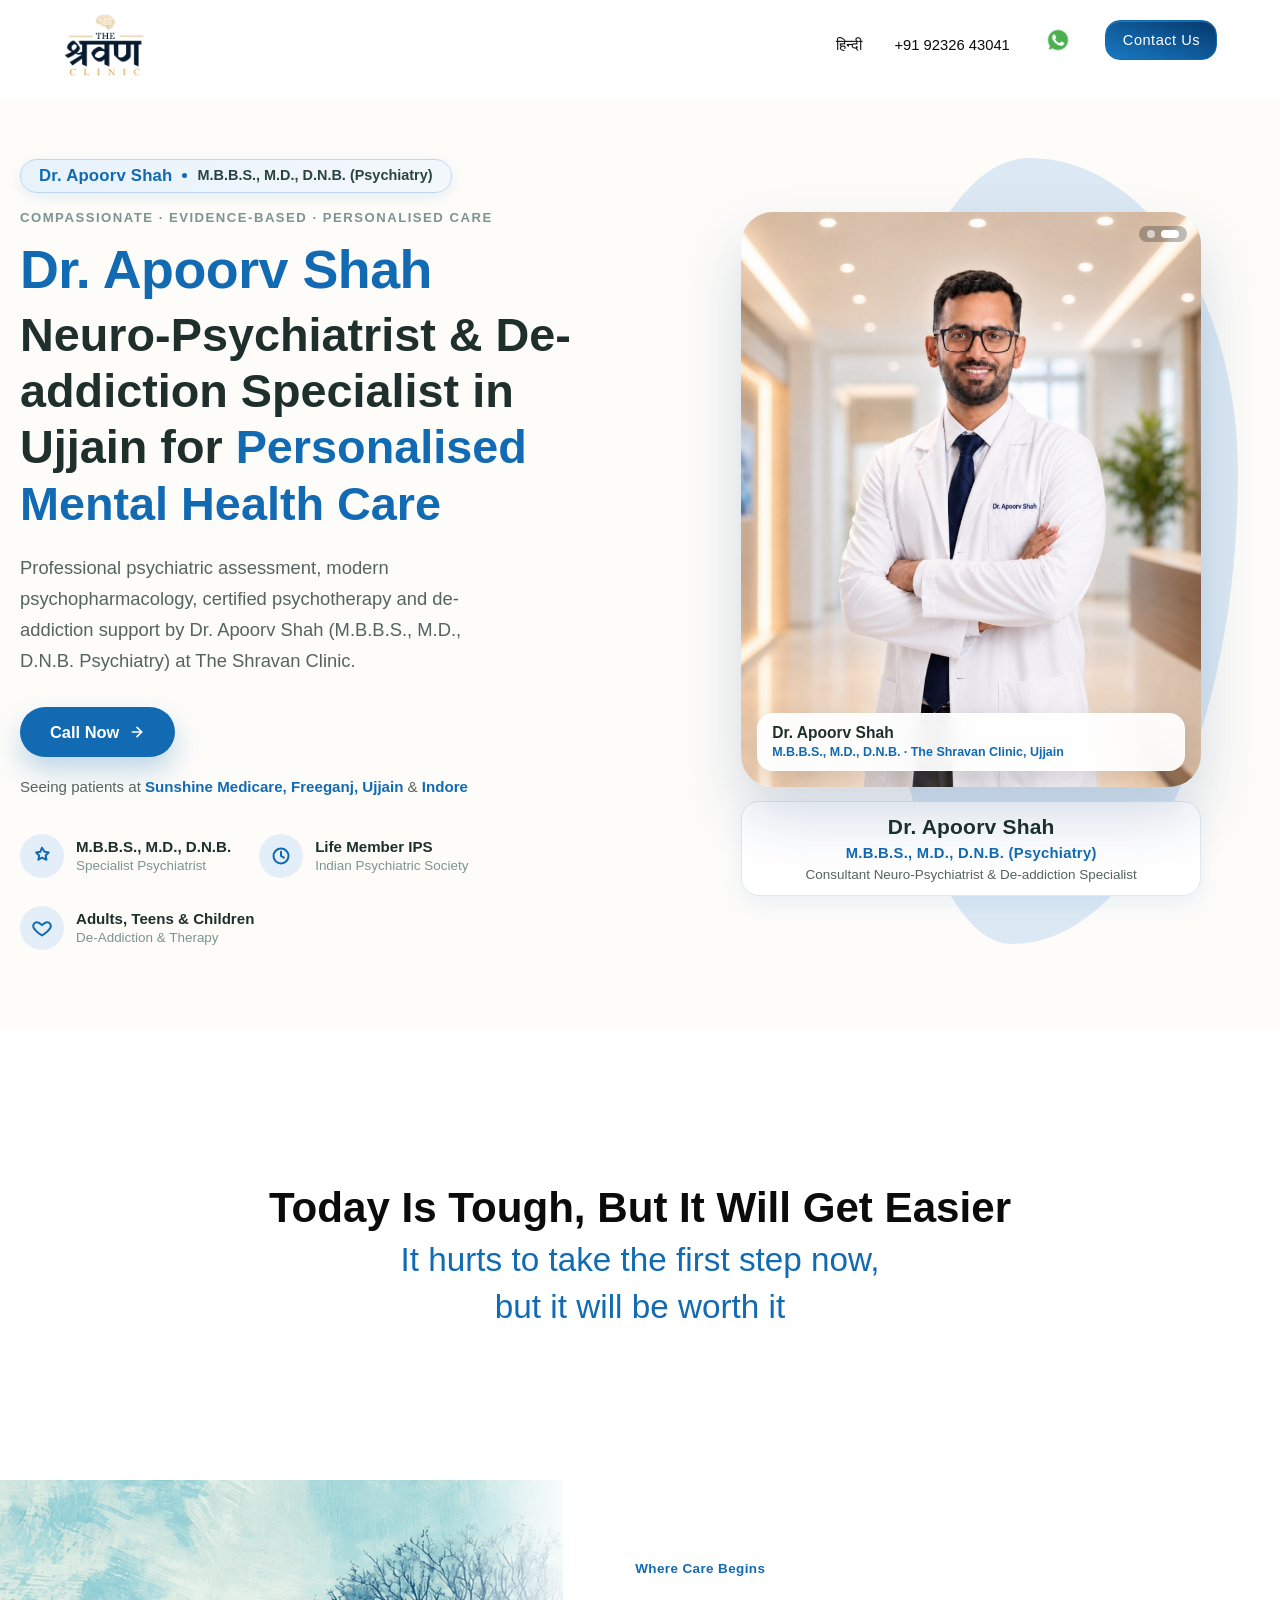
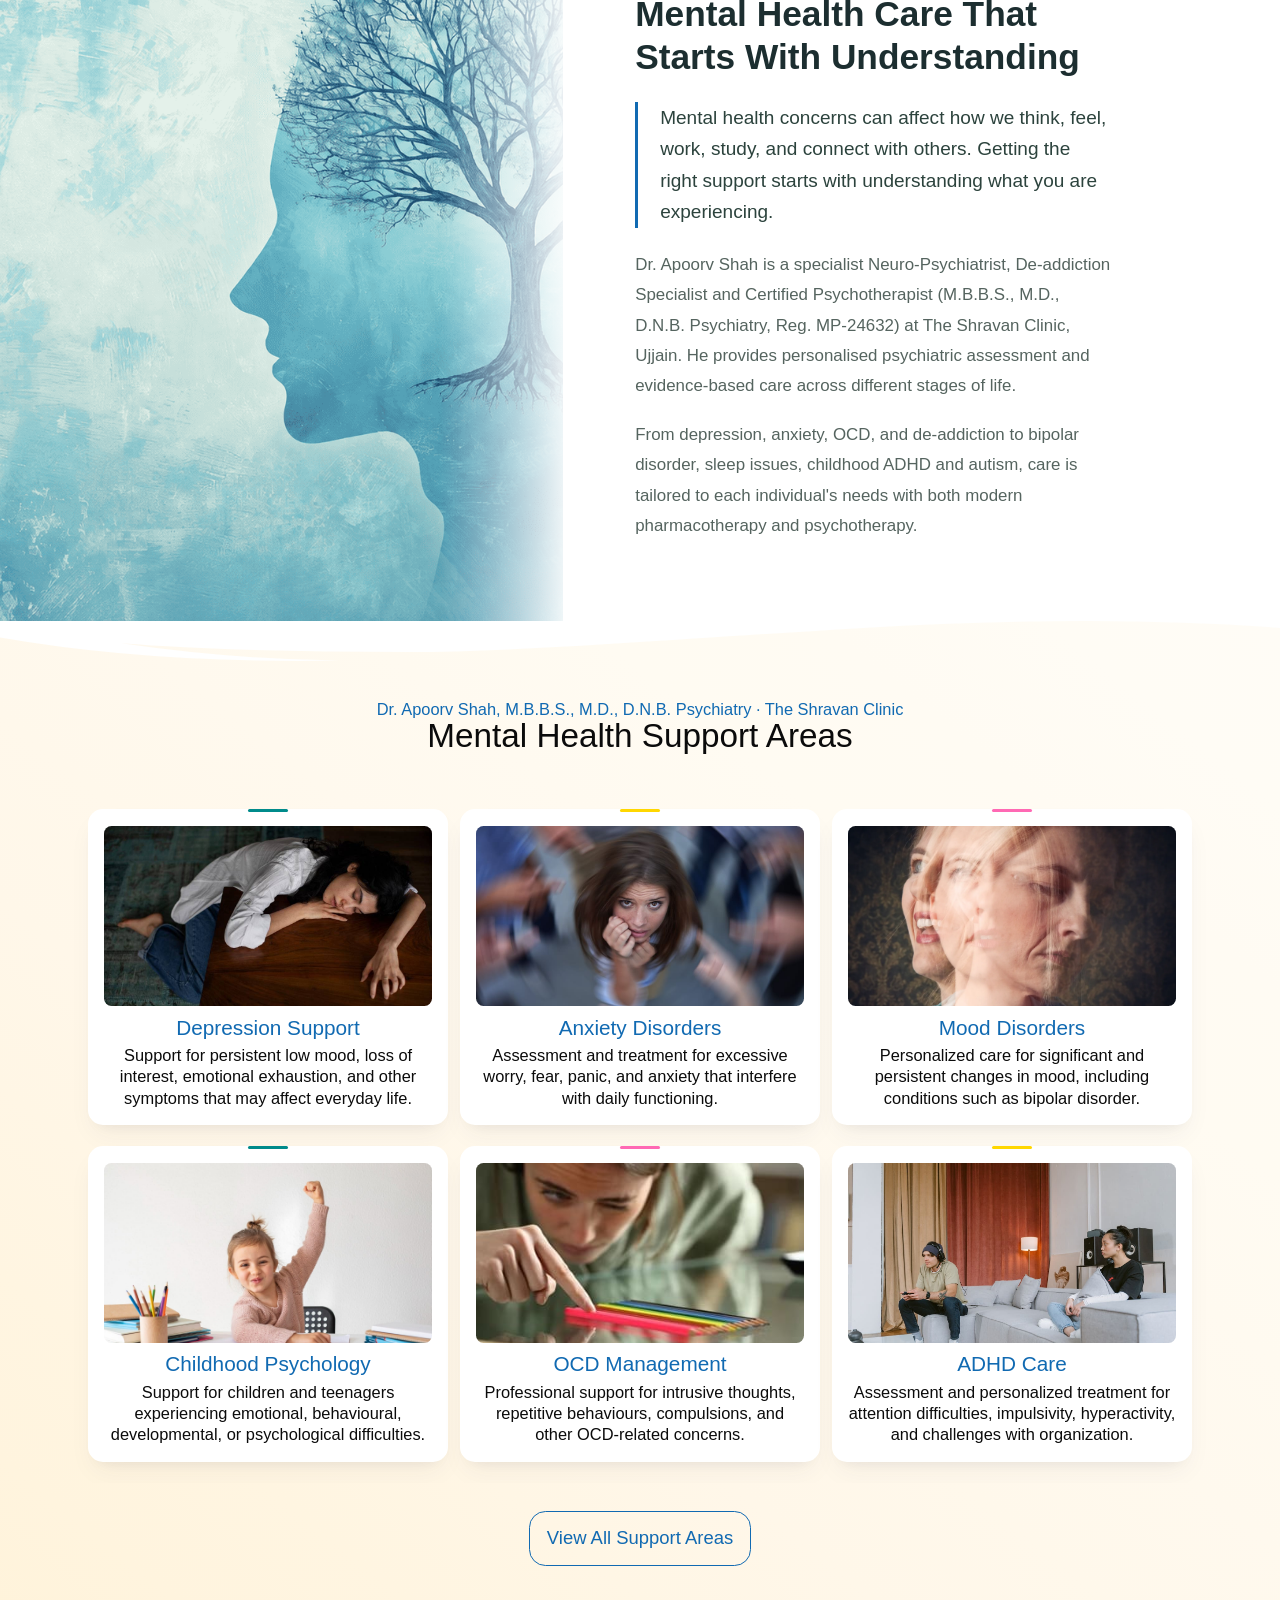
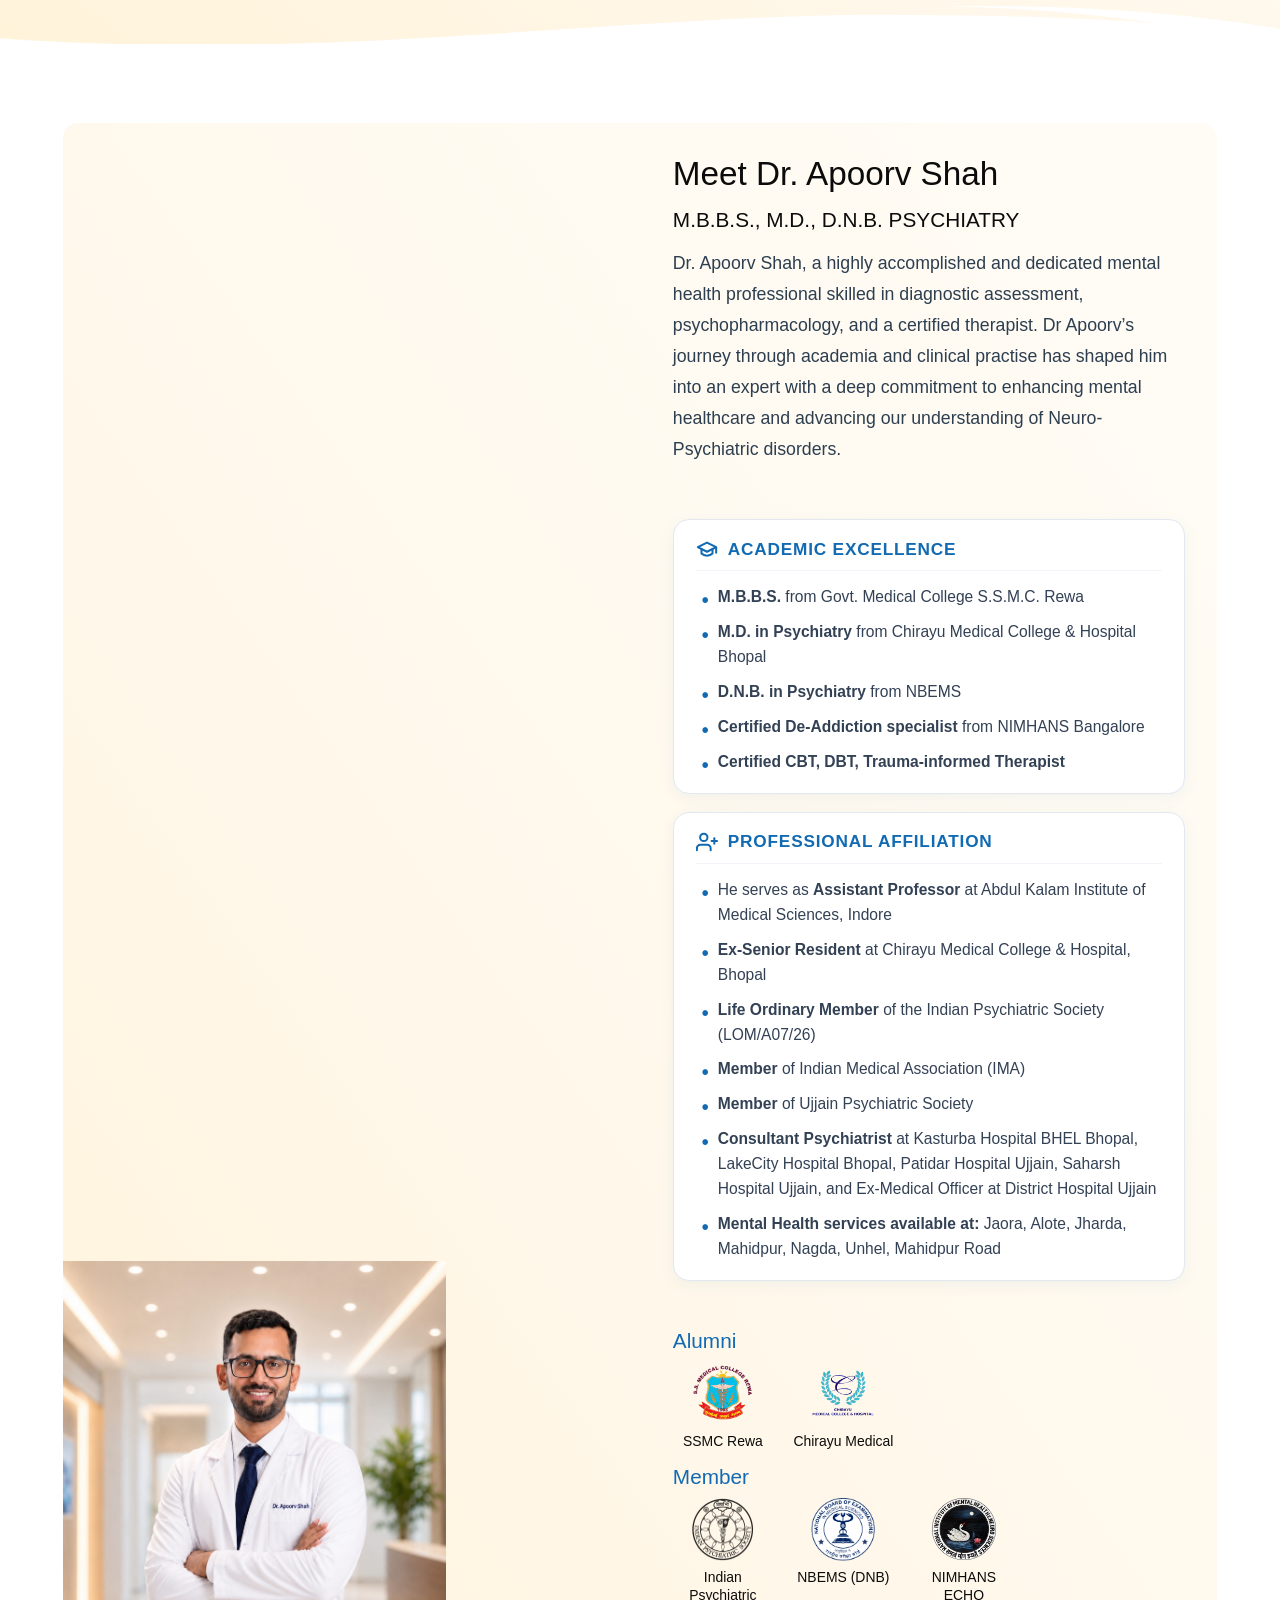
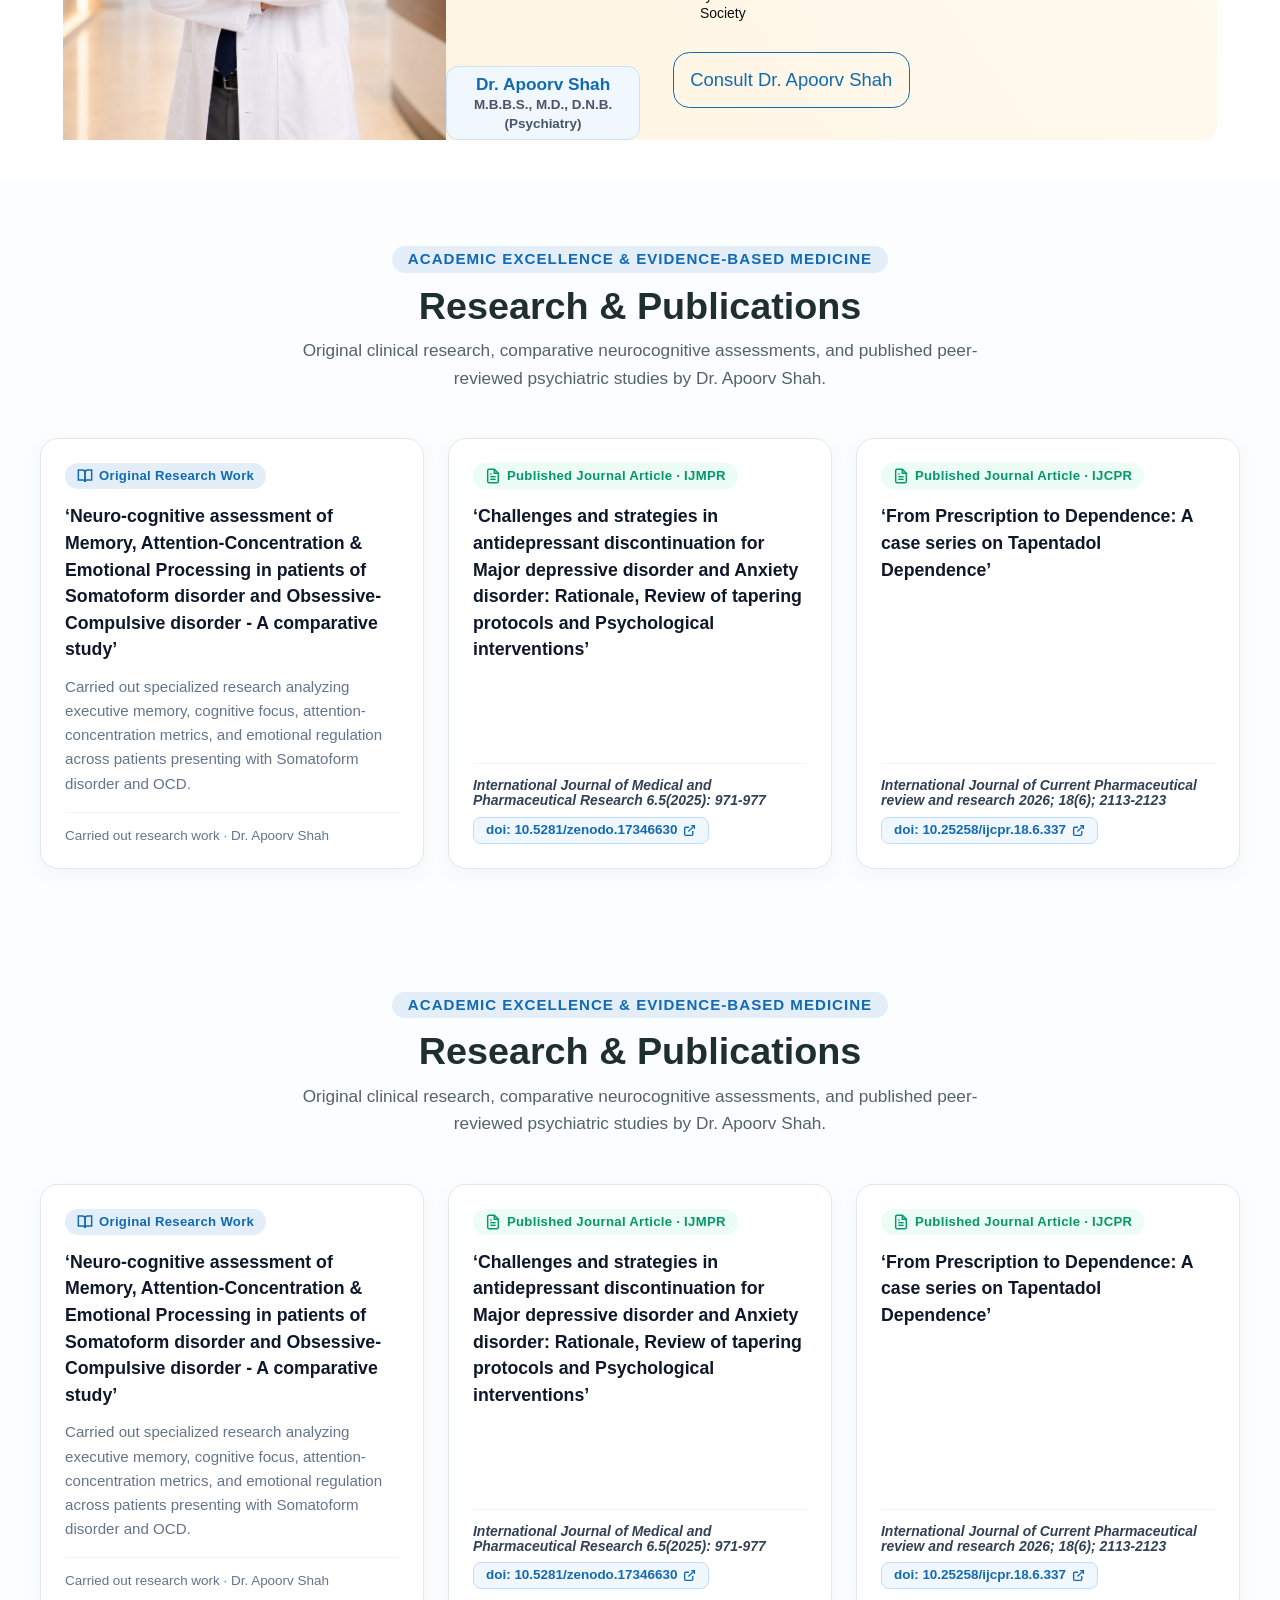
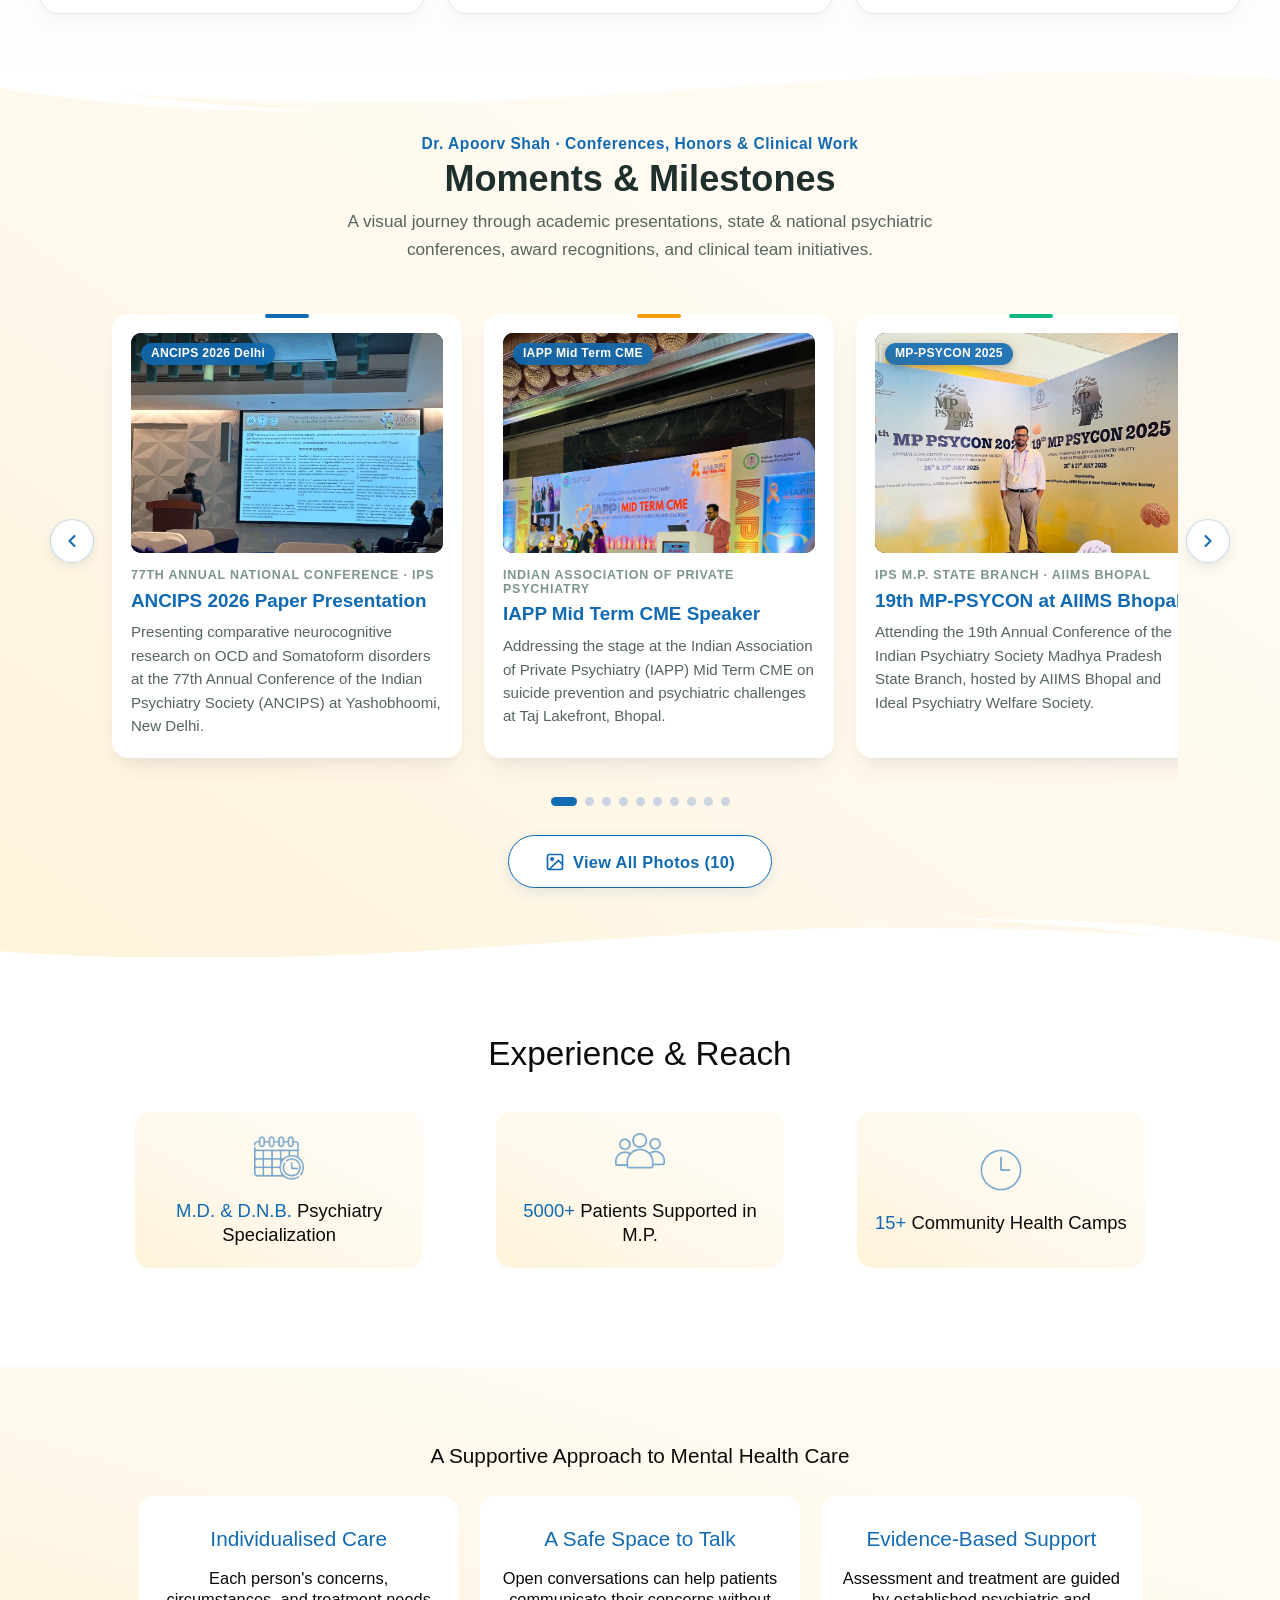
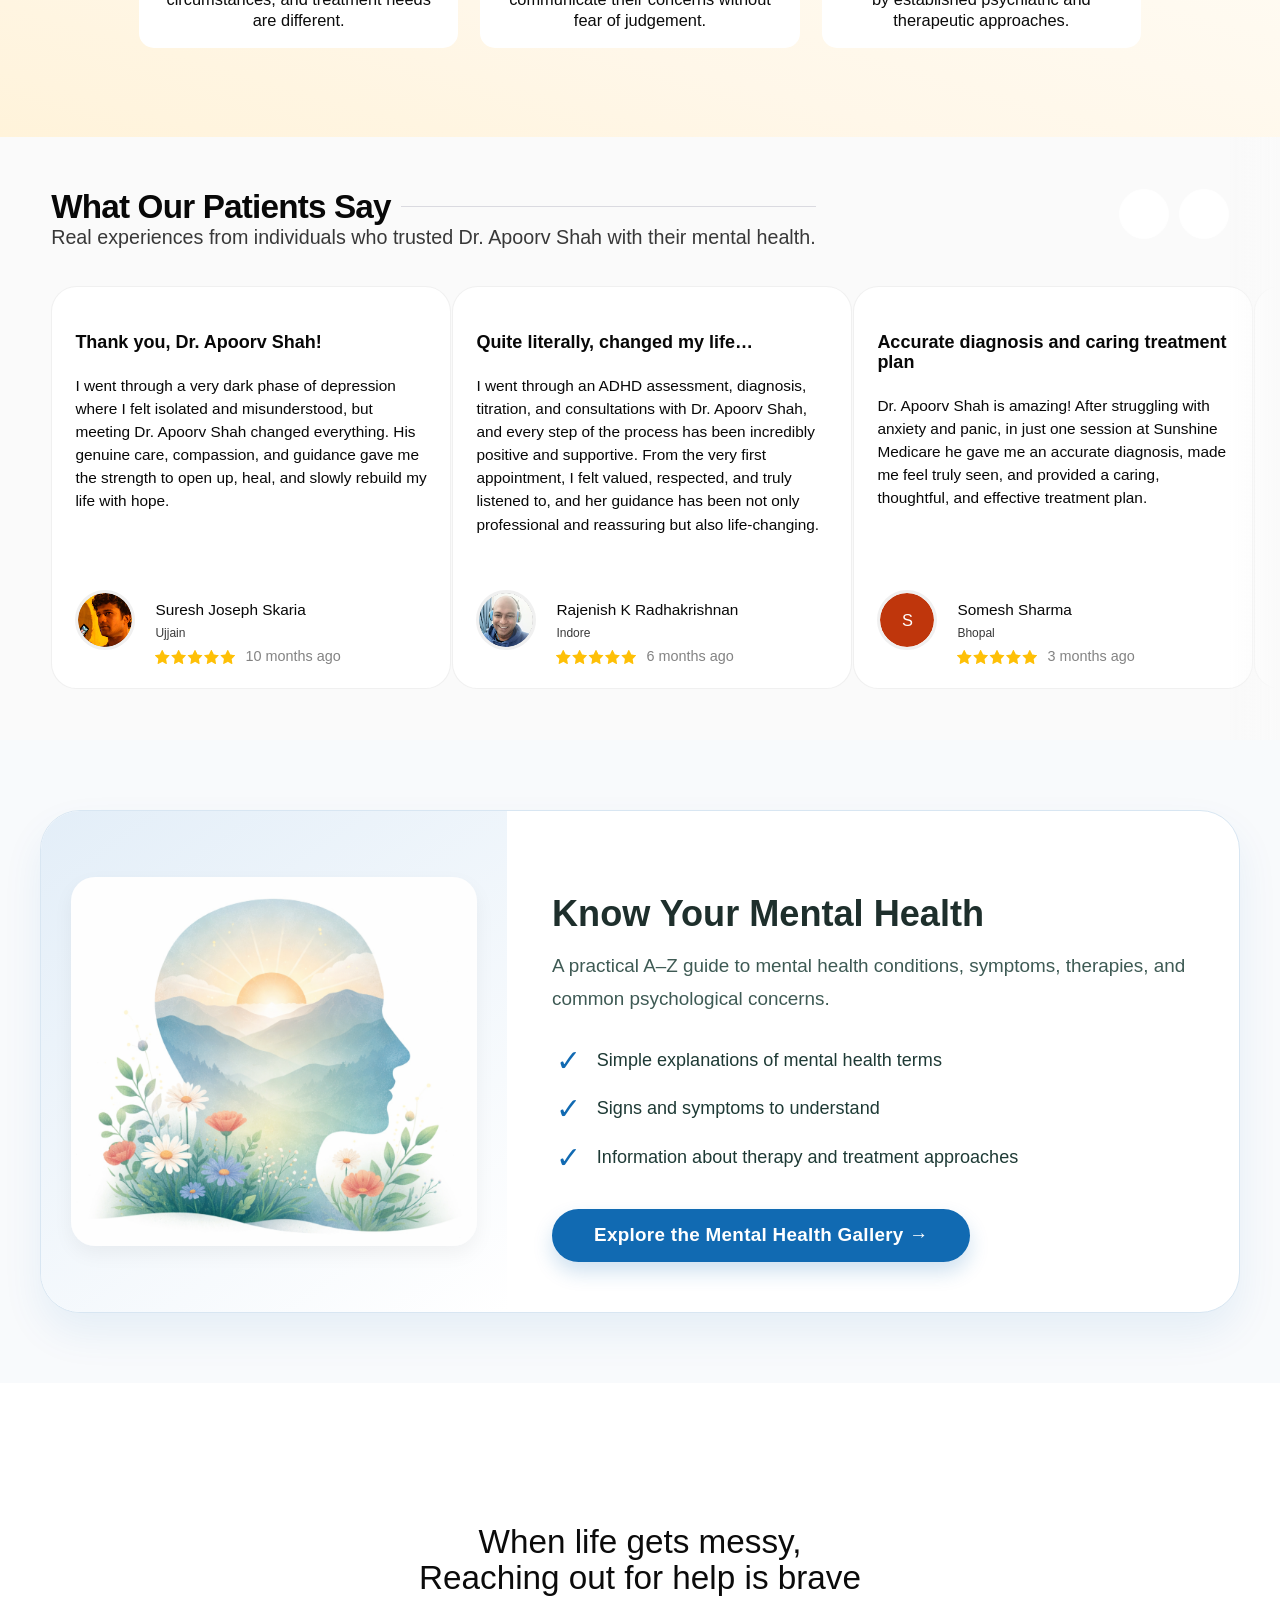
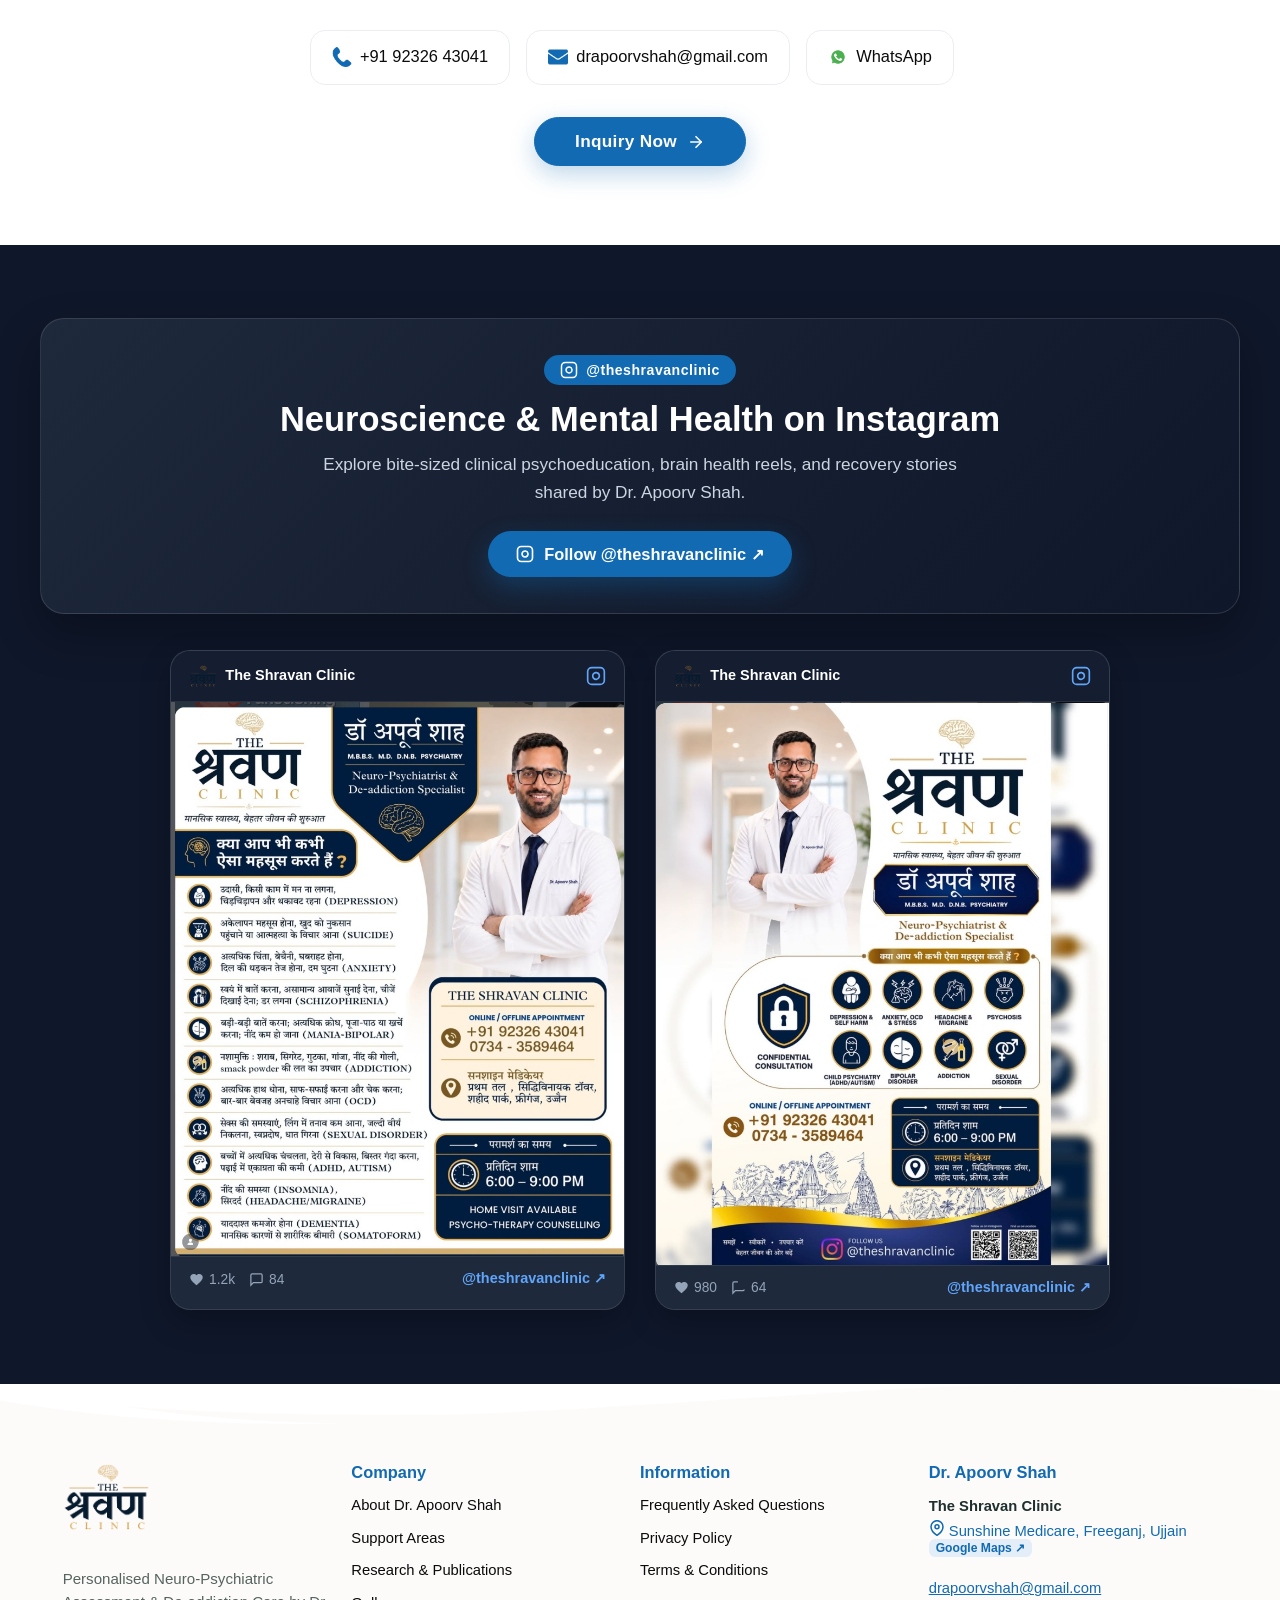
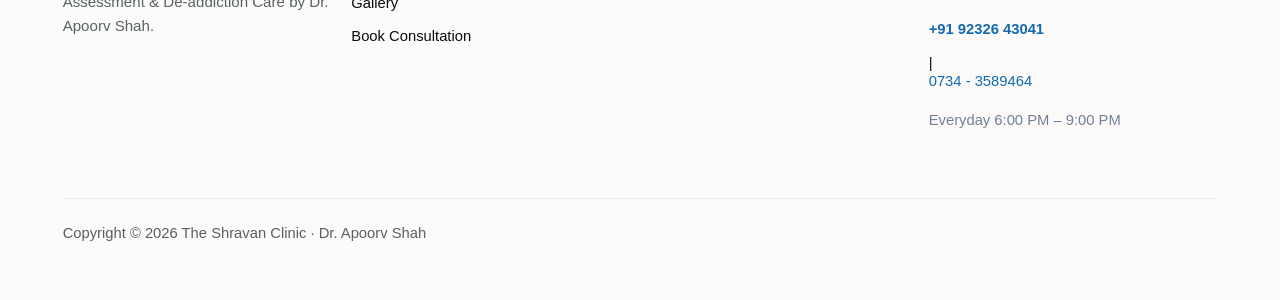
==== commit 6d98dd6a: "Add full aspect ratio Instagram images, direct post links, and fix footer text overlap" ====
--- a/index.html
+++ b/index.html
@@ -214,7 +214,38 @@
       #popupFormWrapper {
       z-index: 100;
       }
-   </style><style data-emotion="cosmos-global-global" data-s=""></style>
+   
+    /* Footer Layout Fix: Prevent Menu & Copyright Text Overlap */
+    #mainContainer #footerSection #footerMain {
+      display: flex !important;
+      flex-wrap: wrap !important;
+      justify-content: space-between !important;
+      margin-bottom: 2rem !important;
+    }
+    #mainContainer #footerSection #footerMain .footerMenu {
+      height: auto !important;
+      display: flex !important;
+      flex-direction: column !important;
+      justify-content: flex-start !important;
+      margin-bottom: 2rem !important;
+    }
+    #mainContainer #footerSection #footerMain .footerMenu .imgDiv {
+      height: auto !important;
+      min-height: 70px !important;
+      display: flex !important;
+      align-items: center !important;
+      justify-content: flex-start !important;
+      margin-bottom: 10px !important;
+    }
+    #mainContainer #footerSection #footerBottom {
+      clear: both !important;
+      width: 100% !important;
+      margin-top: 1.5rem !important;
+      padding-top: 1.5rem !important;
+      border-top: 1px solid #ebedf3 !important;
+      position: relative !important;
+    }
+</style><style data-emotion="cosmos-global-global" data-s=""></style>
   <!-- ========================================================
        PDF Feedback Corrections Styles
        ======================================================== -->
@@ -480,6 +511,8 @@
       display: grid;
       grid-template-columns: repeat(auto-fit, minmax(320px, 1fr));
       gap: 30px;
+      max-width: 940px;
+      margin: 0 auto;
     }
     .instaPostCard {
       background: #1e293b;
@@ -516,14 +549,13 @@
     }
     .instaPostImgBox {
       position: relative;
-      height: 380px;
+      width: 100%;
       overflow: hidden;
-      background: #020617;
+      background: #0f172a;
     }
     .instaPostImgBox img {
       width: 100%;
-      height: 100%;
-      object-fit: cover;
+      height: auto;
       display: block;
       transition: transform 0.4s ease;
     }
@@ -2997,7 +3029,7 @@
         <!-- 2 Post Cards Grid (Clean dark-blue theme) -->
         <div class="instaPostsGrid">
           <!-- Post Card 1 -->
-          <a href="https://www.instagram.com/theshravanclinic/" target="_blank" rel="noopener noreferrer" class="instaPostCard" aria-label="Visit The Shravan Clinic on Instagram">
+          <a href="https://www.instagram.com/p/Dbul17CuOuO/" target="_blank" rel="noopener noreferrer" class="instaPostCard" aria-label="View The Shravan Clinic Instagram Post (Dbul17CuOuO)">
             <div class="instaPostTopBar">
               <div class="instaBrandPill">
                 <img src="/images/shravan-logo.svg" alt="Logo" style="height: 22px; width: auto;" />
@@ -3018,7 +3050,7 @@
           </a>
 
           <!-- Post Card 2 -->
-          <a href="https://www.instagram.com/theshravanclinic/" target="_blank" rel="noopener noreferrer" class="instaPostCard" aria-label="Visit The Shravan Clinic on Instagram">
+          <a href="https://www.instagram.com/p/Dc2w3ASI-Bq/" target="_blank" rel="noopener noreferrer" class="instaPostCard" aria-label="View The Shravan Clinic Instagram Post (Dc2w3ASI-Bq)">
             <div class="instaPostTopBar">
               <div class="instaBrandPill">
                 <img src="/images/shravan-logo.svg" alt="Logo" style="height: 22px; width: auto;" />
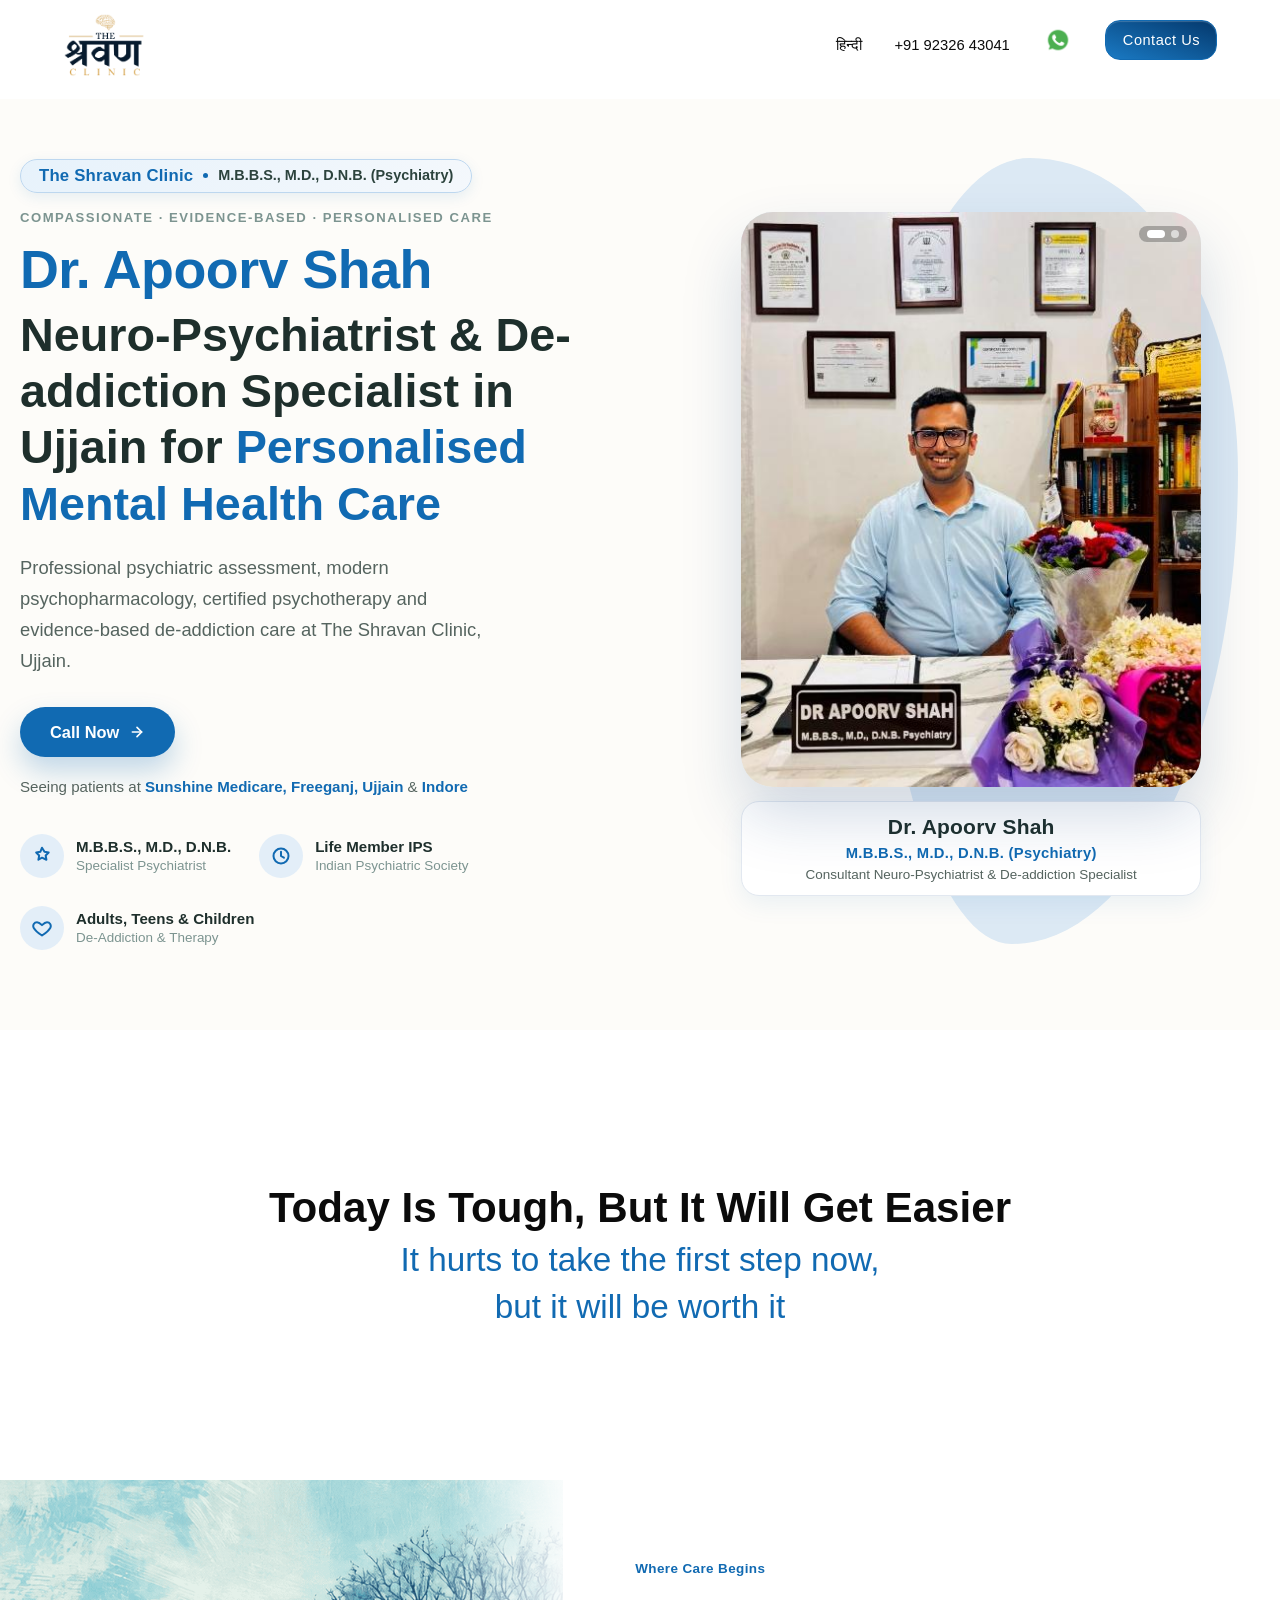
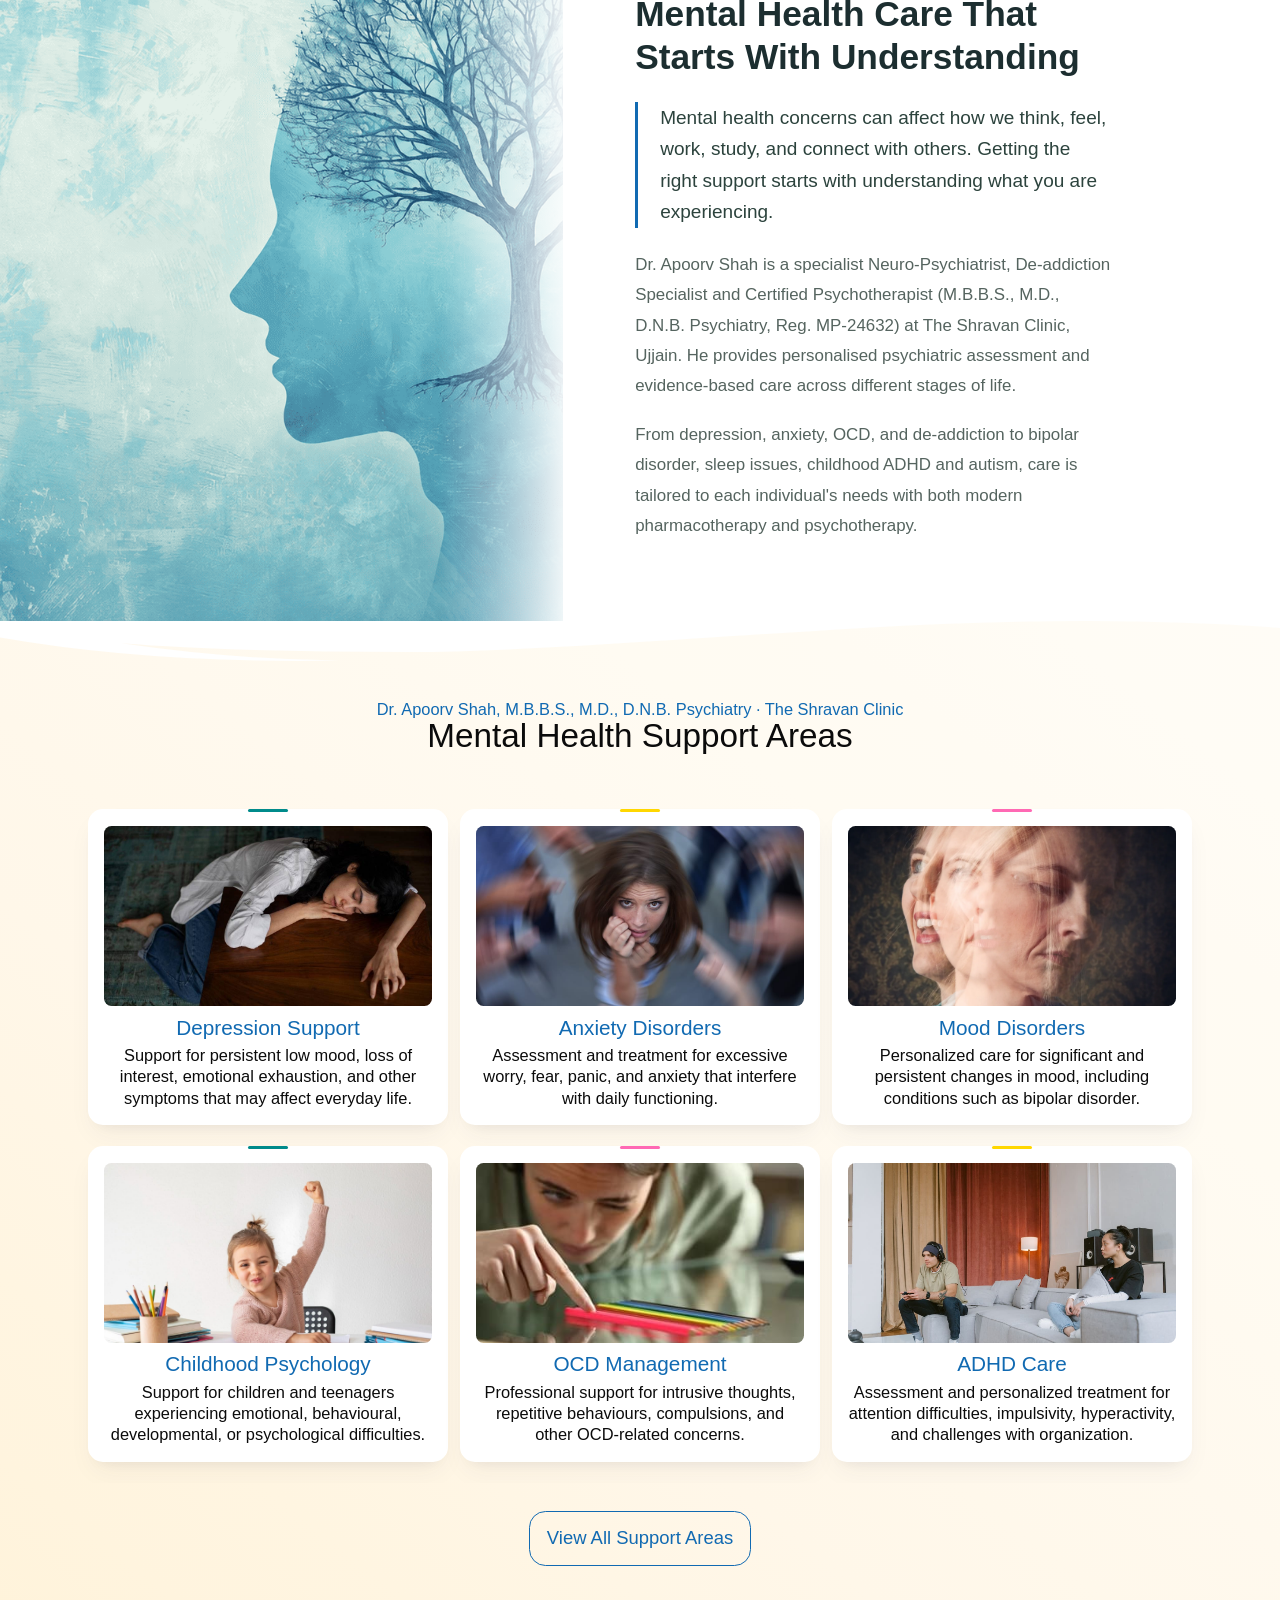
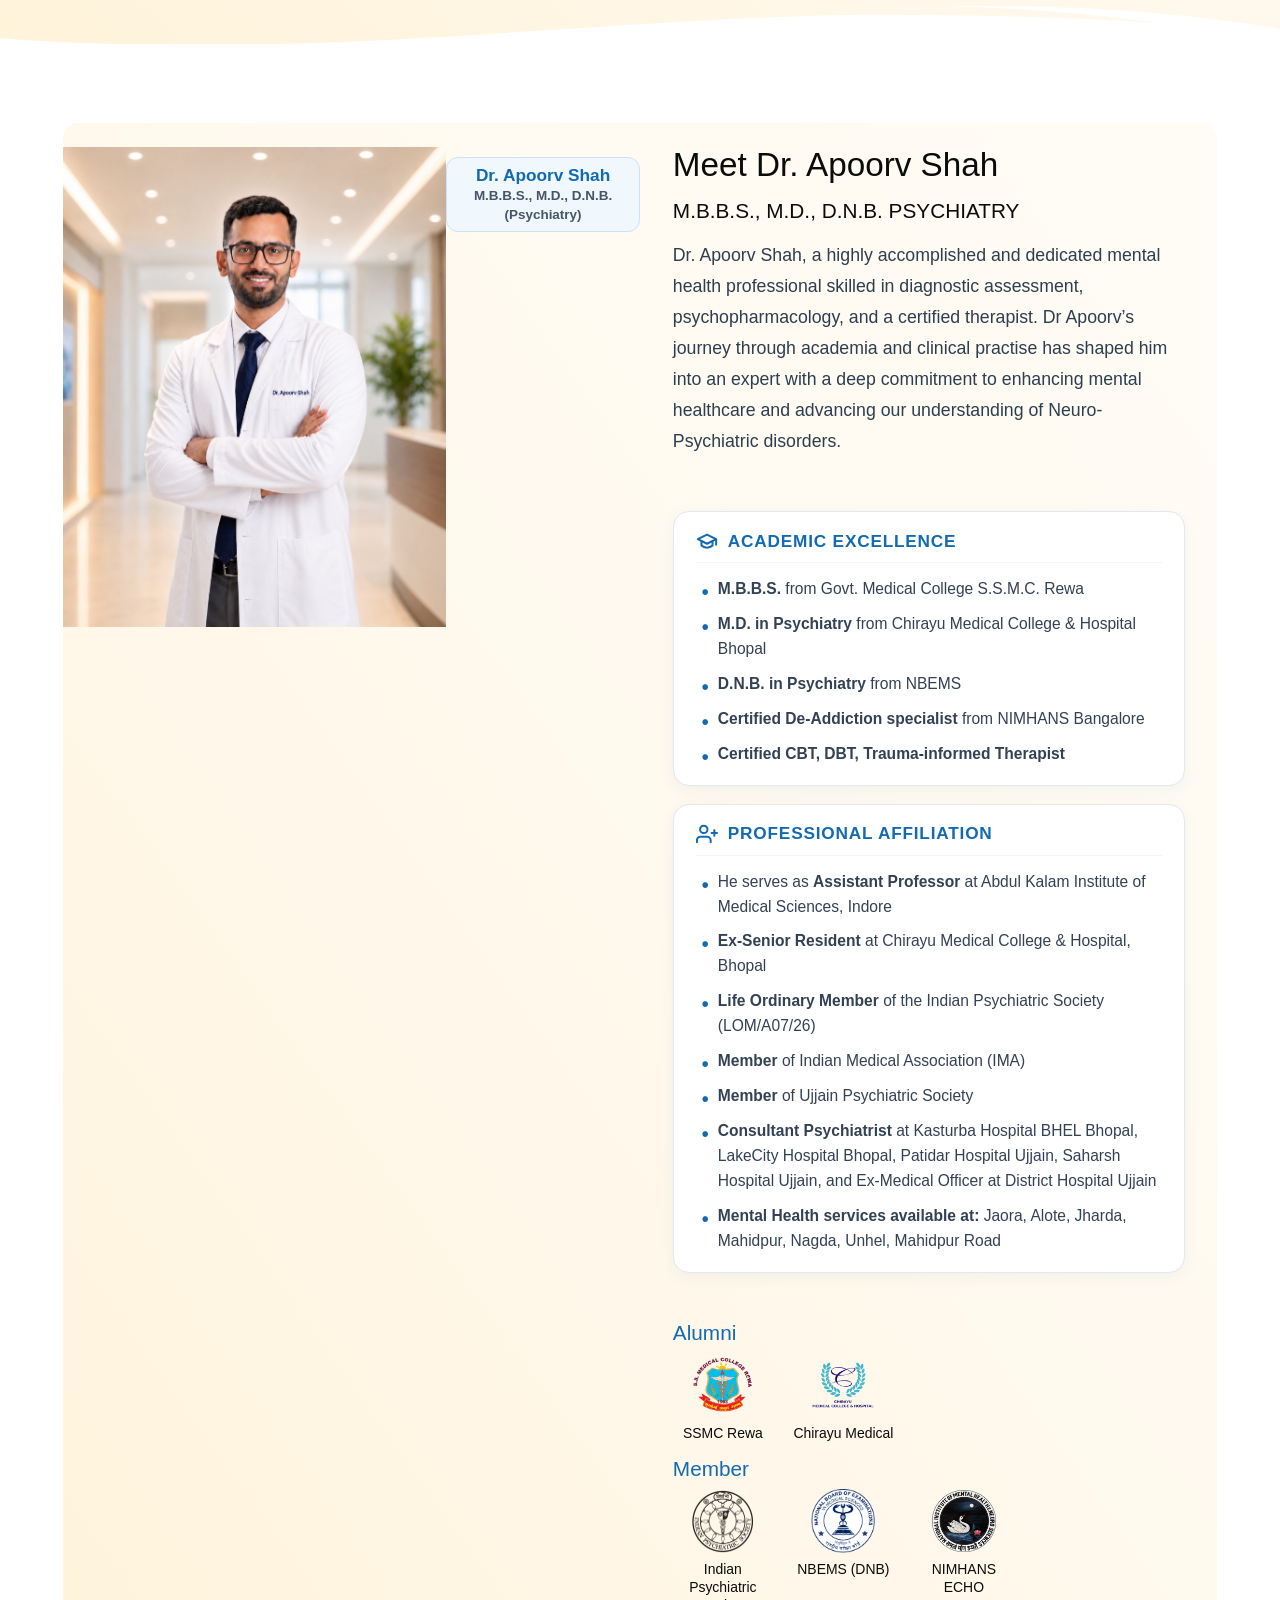
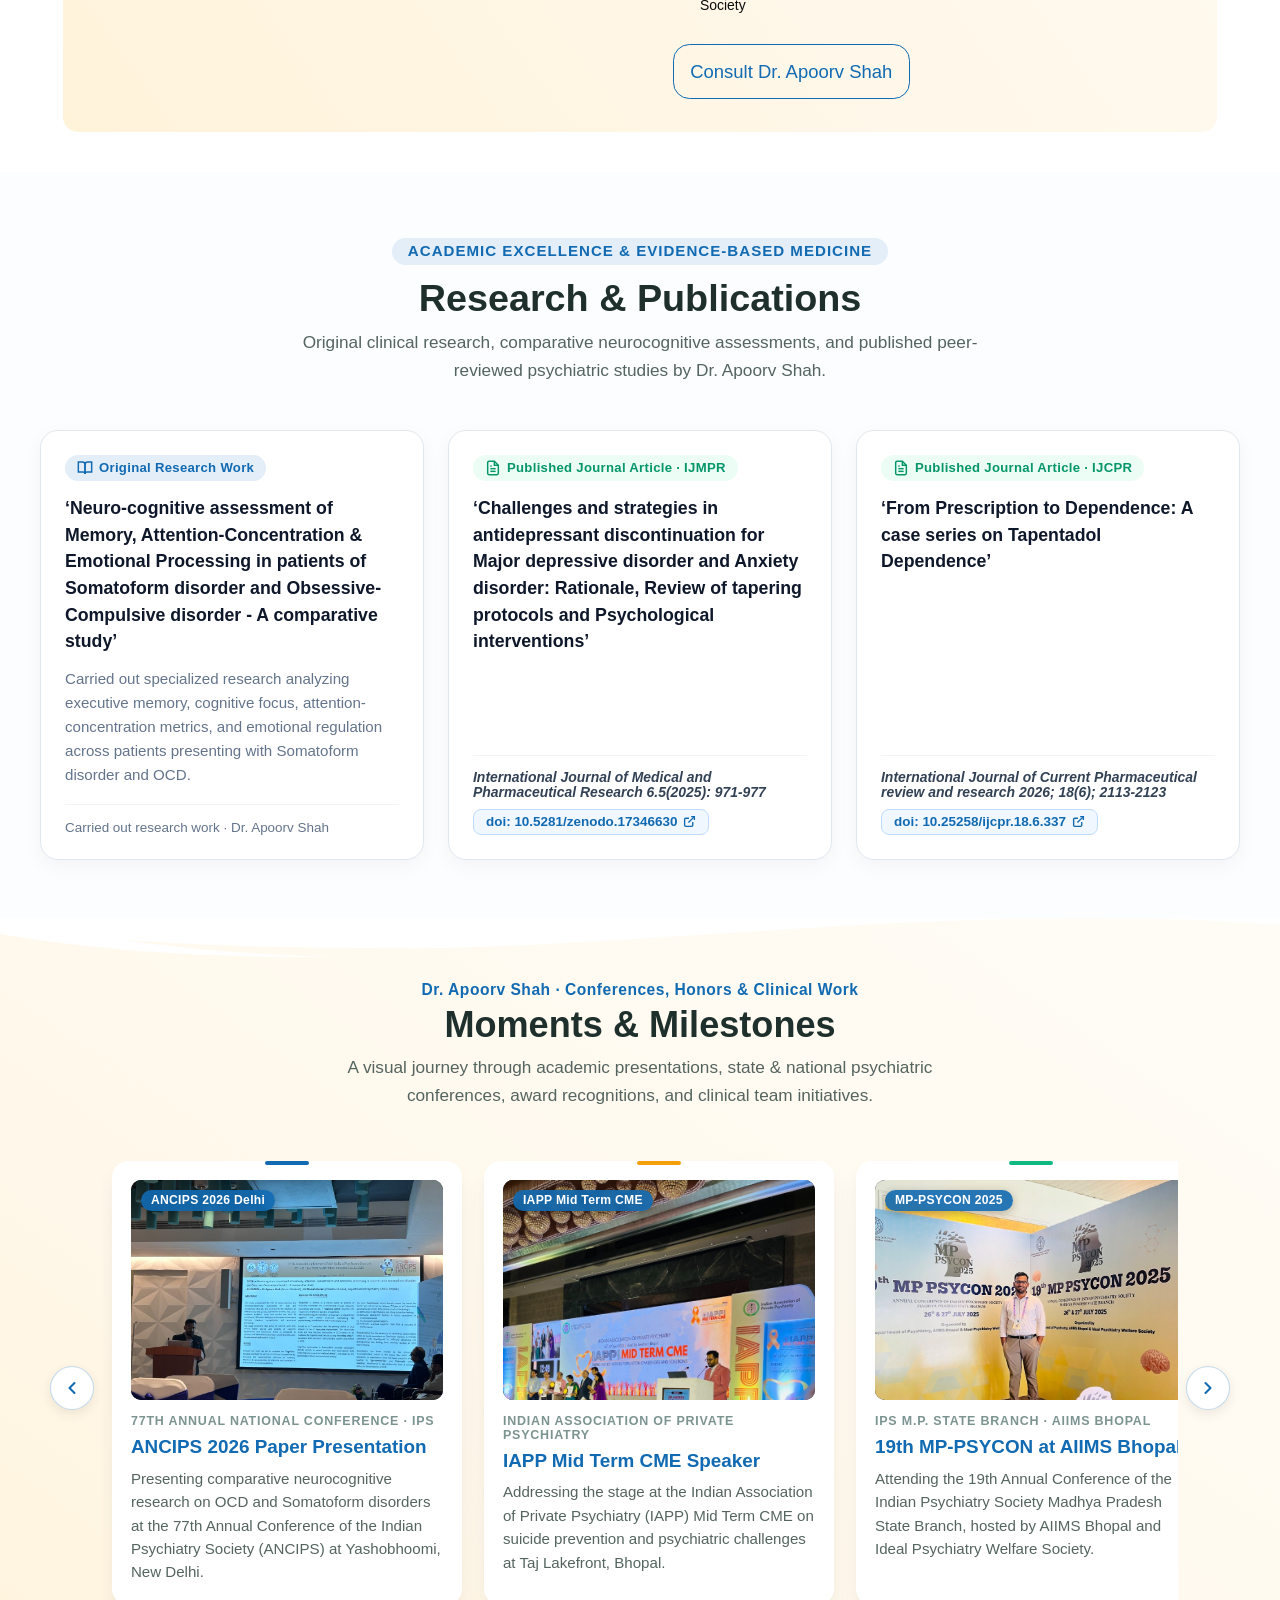
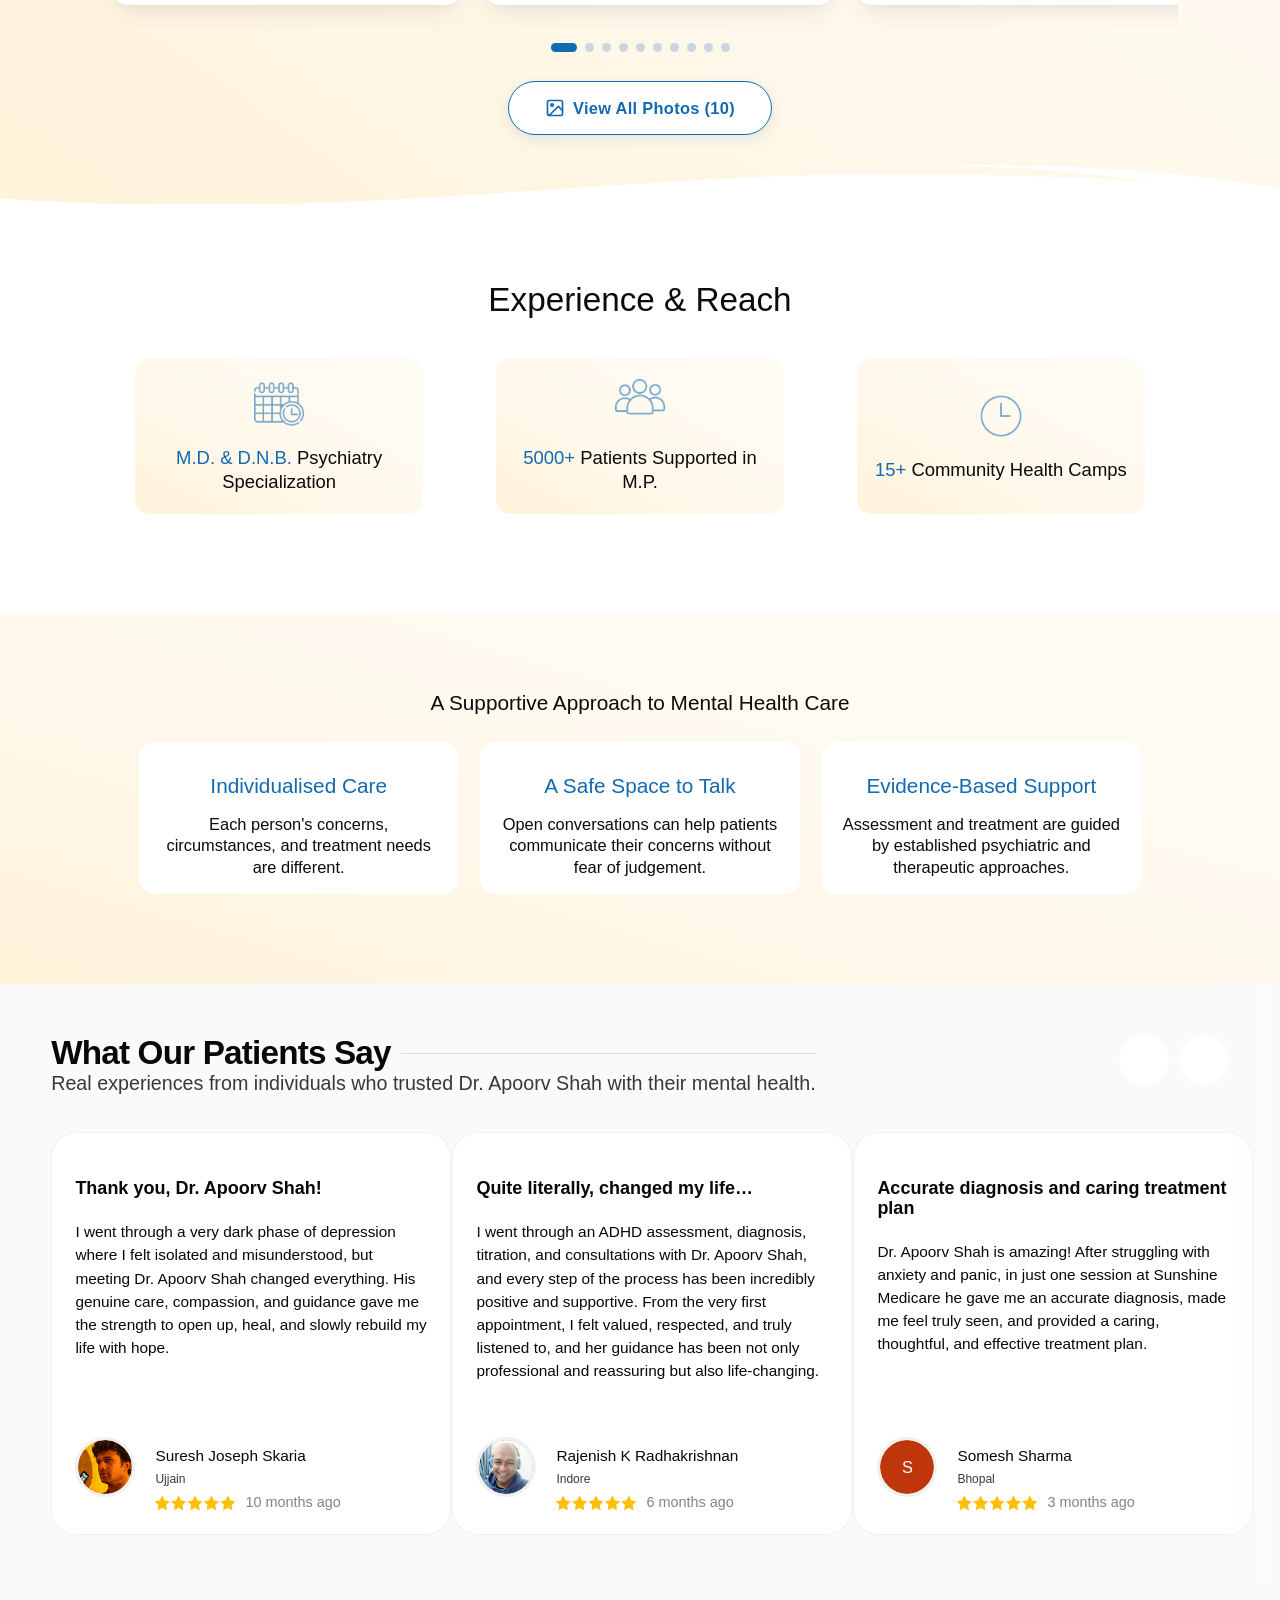
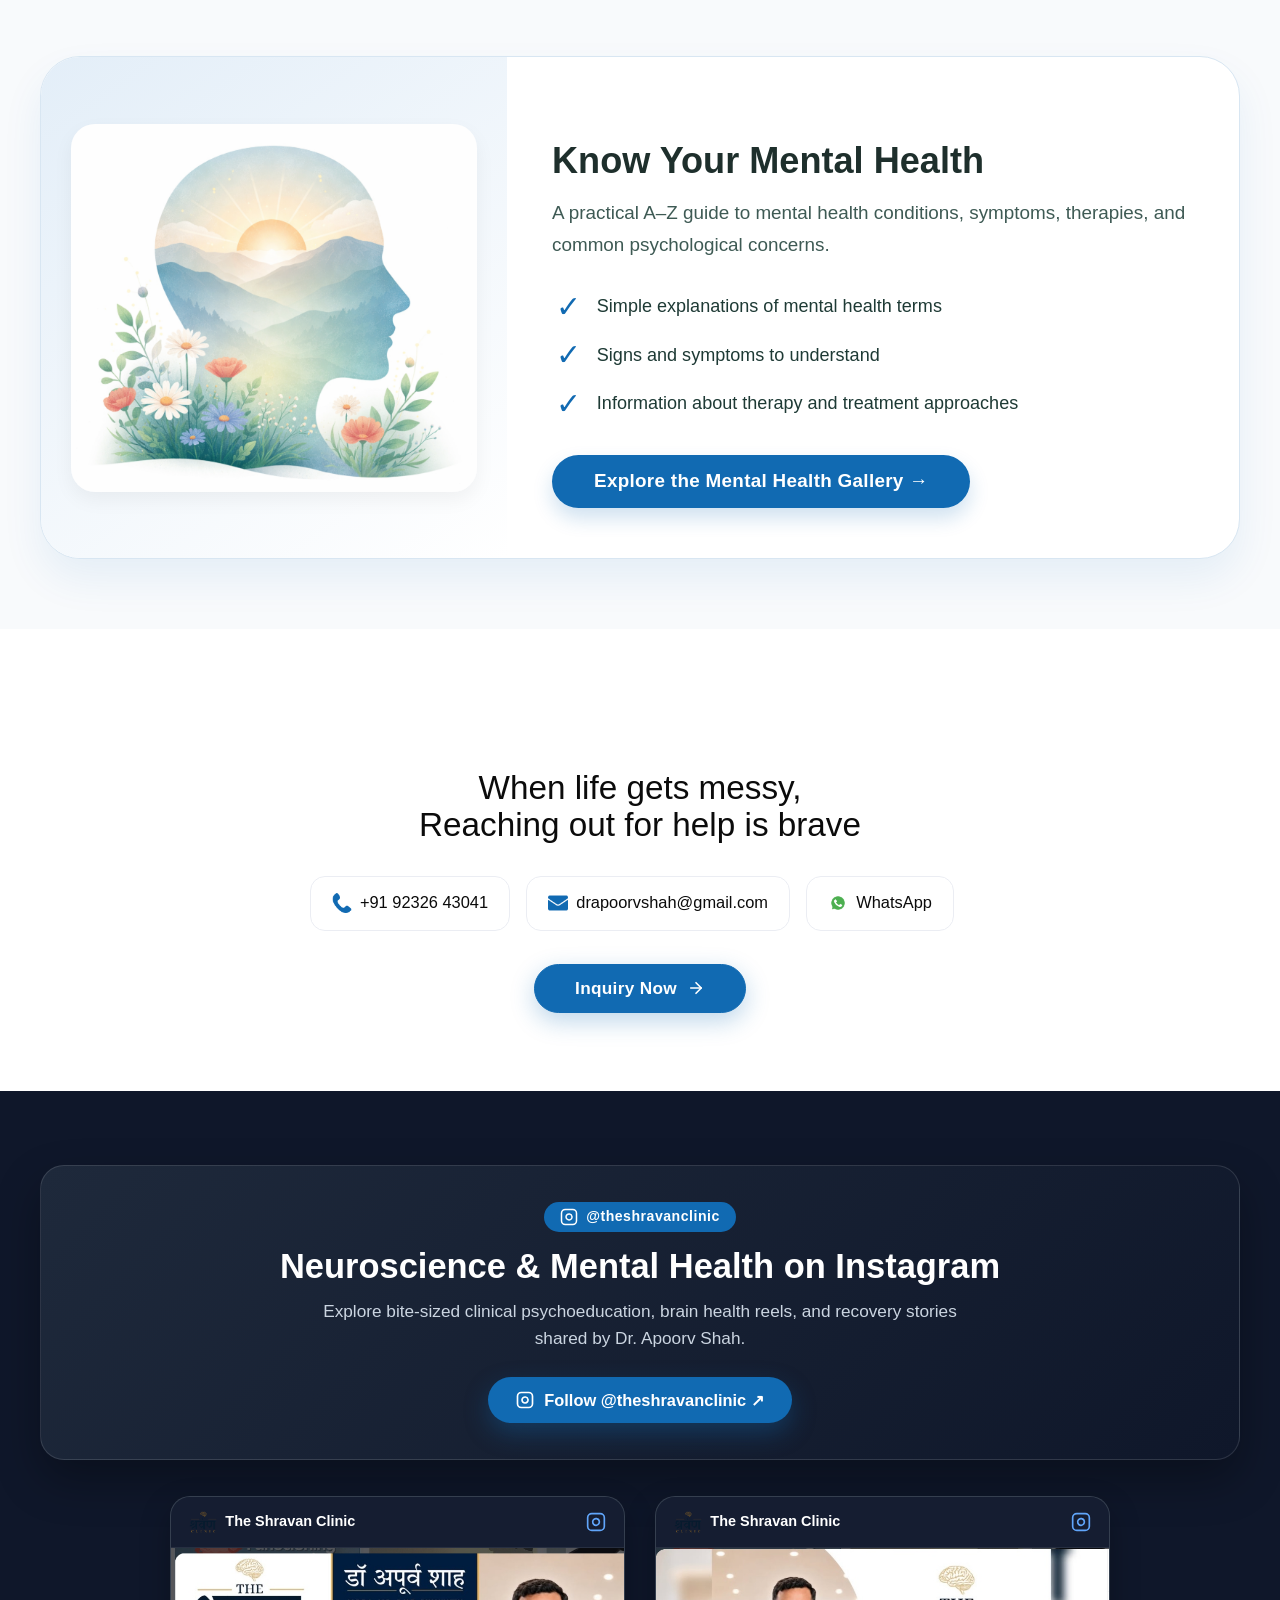
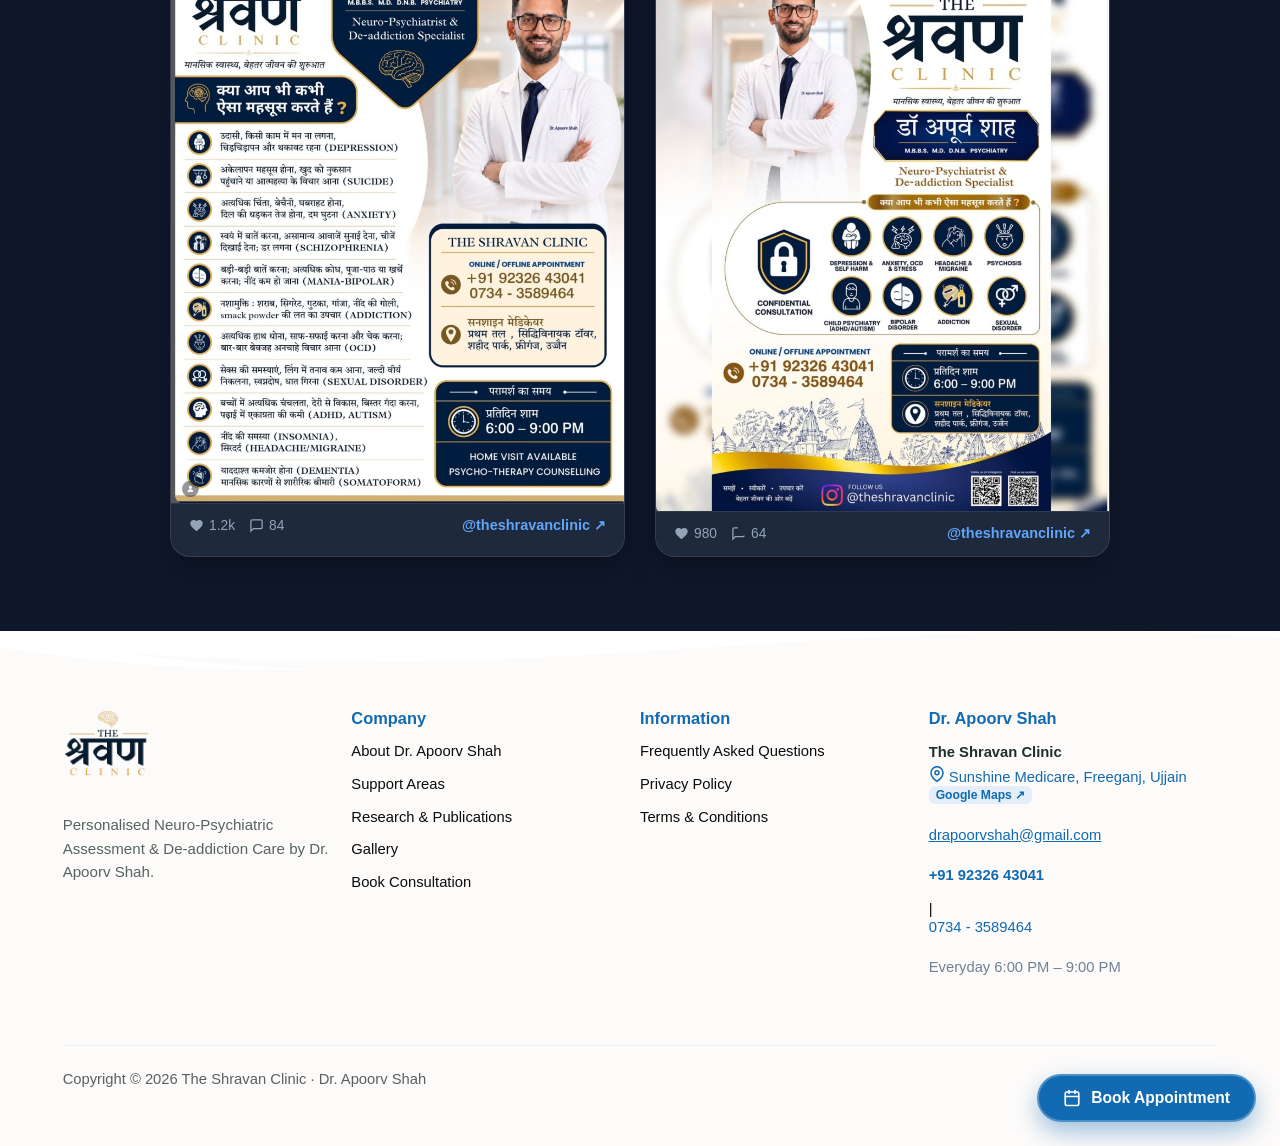
==== commit 1a0d7163: "Fix PDF feedback: reduce hero name repetition, align doctor photo with title, remove duplicate resea" ====
--- a/index.html
+++ b/index.html
@@ -588,6 +588,63 @@
       font-weight: 700;
     }
 
+    
+    /* Page 2: Align doctor photo to top so it faces 'Meet Dr. Apoorv Shah' */
+    #aboutDoctorSection .wallContentWrapper {
+      align-items: flex-start !important;
+    }
+    #aboutDoctorSection .wallContentWrapper .imageDiv {
+      align-items: flex-start !important;
+      justify-content: center !important;
+      padding-top: 1.5rem !important;
+    }
+    #aboutDoctorSection .wallContentWrapper .imageDiv img {
+      margin-top: 0 !important;
+    }
+    #aboutDoctorSection .wallContentWrapper .content {
+      justify-content: flex-start !important;
+      padding-top: 1.5rem !important;
+    }
+
+    /* Floating Book Appointment Tab */
+    .floatingBookTab {
+      position: fixed;
+      bottom: 24px;
+      right: 24px;
+      z-index: 99999;
+    }
+    .floatingBookBtn {
+      display: inline-flex;
+      align-items: center;
+      gap: 10px;
+      background: #116ab2;
+      color: #ffffff !important;
+      font-size: 0.95rem;
+      font-weight: 700;
+      padding: 13px 24px;
+      border-radius: 50px;
+      text-decoration: none !important;
+      box-shadow: 0 10px 25px rgba(17, 106, 178, 0.4);
+      transition: all 0.25s ease;
+      border: 2px solid rgba(255, 255, 255, 0.25);
+    }
+    .floatingBookBtn:hover {
+      background: #0d538c;
+      transform: translateY(-3px);
+      box-shadow: 0 14px 30px rgba(17, 106, 178, 0.55);
+    }
+    @media (max-width: 600px) {
+      .floatingBookTab {
+        bottom: 16px;
+        right: 16px;
+      }
+      .floatingBookBtn {
+        padding: 10px 18px;
+        font-size: 0.88rem;
+        gap: 8px;
+      }
+    }
+
     /* Footer Map & Follow Us Styles */
     .clickableFooterLocation {
       color: #116ab2 !important;
@@ -1146,7 +1203,7 @@
         <div class="heroContent aos-init aos-animate" data-aos="fade-up" data-aos-duration="800" bis_skin_checked="1">
           <!-- Page 1 Feedback 2: Name of Dr. Apoorv Shah highlighted at the start itself -->
           <div class="heroDoctorHighlightBadge">
-            <span class="docName">Dr. Apoorv Shah</span>
+            <span class="docName">The Shravan Clinic</span>
             <span class="docDivider"></span>
             <span class="docQual">M.B.B.S., M.D., D.N.B. (Psychiatry)</span>
           </div>
@@ -1155,7 +1212,7 @@
             <span class="doctorLeadName">Dr. Apoorv Shah</span>
             Neuro-Psychiatrist &amp; De-addiction Specialist in Ujjain for <span class="accent">Personalised Mental Health Care</span>
           </h1>
-          <p class="heroLede">Professional psychiatric assessment, modern psychopharmacology, certified psychotherapy and de-addiction support by Dr. Apoorv Shah (M.B.B.S., M.D., D.N.B. Psychiatry) at The Shravan Clinic.</p>
+          <p class="heroLede">Professional psychiatric assessment, modern psychopharmacology, certified psychotherapy and evidence-based de-addiction care at The Shravan Clinic, Ujjain.</p>
           <div class="heroActions" bis_skin_checked="1">
             <a href="tel:+919232643041" class="heroCallBtn">Call Now
               <svg xmlns="http://www.w3.org/2000/svg" viewBox="0 0 24 24" fill="none" stroke="currentColor" stroke-width="2.4" stroke-linecap="round" stroke-linejoin="round"><line x1="5" y1="12" x2="19" y2="12"/><polyline points="12 5 19 12 12 19"/></svg>
@@ -1184,17 +1241,9 @@
           <div class="heroSlider" bis_skin_checked="1">
             <!-- Slide 1: Clinic Consultation Desk (Page 1 PDF) -->
             <div class="heroSlide is-active" style="background-image:url(/images/dr-apoorv-clinic-desk.jpg)" role="img" aria-label="Dr. Apoorv Shah, Consultation Desk at The Shravan Clinic" bis_skin_checked="1">
-              <div class="heroDoctorTag">
-                <strong>Dr. Apoorv Shah</strong>
-                <span>M.B.B.S., M.D., D.N.B. · Consultant Neuro-Psychiatrist</span>
-              </div>
             </div>
             <!-- Slide 2: Portrait -->
             <div class="heroSlide" style="background-image:url(/images/dr-apoorv-shah.jpg)" role="img" aria-label="Dr. Apoorv Shah, Neuro-Psychiatrist at The Shravan Clinic" bis_skin_checked="1">
-              <div class="heroDoctorTag">
-                <strong>Dr. Apoorv Shah</strong>
-                <span>M.B.B.S., M.D., D.N.B. · The Shravan Clinic, Ujjain</span>
-              </div>
             </div>
             <div class="heroDots" bis_skin_checked="1">
               <button class="heroDot is-active" type="button" data-hero-dot="0" aria-label="Show Clinic Desk Photo"></button>
@@ -1500,7 +1549,7 @@
                 </div>
               </div>
               <div class="btnDiv" bis_skin_checked="1">
-                <a href="#mainContainer" class="moreBtn formAction">Consult Dr. Apoorv Shah</a>
+                <a href="https://calendly.com/theshravanclinic" target="_blank" rel="noopener noreferrer" class="moreBtn" title="Book Consultation with Dr. Apoorv Shah on Calendly">Consult Dr. Apoorv Shah</a>
               </div>
             </div>
           </div>
@@ -2083,65 +2132,7 @@
       }
     </style>
 
-    <!-- ========================================================
-         Research & Publications Section (Page 4 PDF)
-         ======================================================== -->
-    <section id="researchPublicationsSection" class="sectionSpace" style="background: #fbfdfe; padding: 4rem 1.5rem 3.5rem;">
-      <div style="max-width: 1200px; margin: 0 auto;">
-        <div style="text-align: center; margin-bottom: 2.8rem;">
-          <span style="display: inline-block; color: #116ab2; font-weight: 700; font-size: 0.92rem; letter-spacing: 1px; text-transform: uppercase; background: #e3eef8; padding: 5px 16px; border-radius: 20px; margin-bottom: 0.8rem;">Academic Excellence &amp; Evidence-Based Medicine</span>
-          <h2 style="margin: 0; font-size: 2.3rem; color: #1e2f2c; font-weight: 700; font-family: 'Barlow', sans-serif;">Research &amp; Publications</h2>
-          <p style="max-width: 680px; margin: 0.6rem auto 0; color: #55645f; font-size: 1.05rem; line-height: 1.6;">Original clinical research, comparative neurocognitive assessments, and published peer-reviewed psychiatric studies by Dr. Apoorv Shah.</p>
-        </div>
-
-        <div class="researchCardsGrid">
-          <!-- Research 1 -->
-          <div class="researchCardItem">
-            <div class="researchTypeBadge">
-              <svg width="16" height="16" viewBox="0 0 24 24" fill="none" stroke="currentColor" stroke-width="2.2"><path d="M2 3h6a4 4 0 0 1 4 4v14a3 3 0 0 0-3-3H2z"/><path d="M22 3h-6a4 4 0 0 0-4 4v14a3 3 0 0 1 3-3h7z"/></svg>
-              Original Research Work
-            </div>
-            <h3 class="researchItemTitle">‘Neuro-cognitive assessment of Memory, Attention-Concentration &amp; Emotional Processing in patients of Somatoform disorder and Obsessive-Compulsive disorder - A comparative study’</h3>
-            <p class="researchItemDesc">Carried out specialized research analyzing executive memory, cognitive focus, attention-concentration metrics, and emotional regulation across patients presenting with Somatoform disorder and OCD.</p>
-            <div class="researchItemFooter">
-              <span class="researchAuthorTag">Carried out research work · Dr. Apoorv Shah</span>
-            </div>
-          </div>
-
-          <!-- Research 2 -->
-          <div class="researchCardItem">
-            <div class="researchTypeBadge publishedBadge">
-              <svg width="16" height="16" viewBox="0 0 24 24" fill="none" stroke="currentColor" stroke-width="2.2"><path d="M14 2H6a2 2 0 0 0-2 2v16a2 2 0 0 0 2 2h12a2 2 0 0 0 2-2V8z"/><polyline points="14 2 14 8 20 8"/><line x1="16" y1="13" x2="8" y2="13"/><line x1="16" y1="17" x2="8" y2="17"/><polyline points="10 9 9 9 8 9"/></svg>
-              Published Journal Article · IJMPR
-            </div>
-            <h3 class="researchItemTitle">‘Challenges and strategies in antidepressant discontinuation for Major depressive disorder and Anxiety disorder: Rationale, Review of tapering protocols and Psychological interventions’</h3>
-            <div class="publishedMetaBlock">
-              <span class="journalBadge">International Journal of Medical and Pharmaceutical Research 6.5(2025): 971-977</span>
-              <a href="https://doi.org/10.5281/zenodo.17346630" target="_blank" rel="noopener noreferrer" class="doiLinkBadge">
-                <span>doi: 10.5281/zenodo.17346630</span>
-                <svg width="13" height="13" viewBox="0 0 24 24" fill="none" stroke="currentColor" stroke-width="2.5"><path d="M18 13v6a2 2 0 0 1-2 2H5a2 2 0 0 1-2-2V8a2 2 0 0 1 2-2h6"/><polyline points="15 3 21 3 21 9"/><line x1="10" y1="14" x2="21" y2="3"/></svg>
-              </a>
-            </div>
-          </div>
-
-          <!-- Research 3 -->
-          <div class="researchCardItem">
-            <div class="researchTypeBadge publishedBadge">
-              <svg width="16" height="16" viewBox="0 0 24 24" fill="none" stroke="currentColor" stroke-width="2.2"><path d="M14 2H6a2 2 0 0 0-2 2v16a2 2 0 0 0 2 2h12a2 2 0 0 0 2-2V8z"/><polyline points="14 2 14 8 20 8"/><line x1="16" y1="13" x2="8" y2="13"/><line x1="16" y1="17" x2="8" y2="17"/><polyline points="10 9 9 9 8 9"/></svg>
-              Published Journal Article · IJCPR
-            </div>
-            <h3 class="researchItemTitle">‘From Prescription to Dependence: A case series on Tapentadol Dependence’</h3>
-            <div class="publishedMetaBlock">
-              <span class="journalBadge">International Journal of Current Pharmaceutical review and research 2026; 18(6); 2113-2123</span>
-              <a href="https://doi.org/10.25258/ijcpr.18.6.337" target="_blank" rel="noopener noreferrer" class="doiLinkBadge">
-                <span>doi: 10.25258/ijcpr.18.6.337</span>
-                <svg width="13" height="13" viewBox="0 0 24 24" fill="none" stroke="currentColor" stroke-width="2.5"><path d="M18 13v6a2 2 0 0 1-2 2H5a2 2 0 0 1-2-2V8a2 2 0 0 1 2-2h6"/><polyline points="15 3 21 3 21 9"/><line x1="10" y1="14" x2="21" y2="3"/></svg>
-              </a>
-            </div>
-          </div>
-        </div>
-      </div>
-    </section>
+
 
     <!-- Doctor Gallery Section (Milestones & Conferences Carousel) -->
     <section id="doctorGallerySection" class="sectionSpace">
@@ -2994,7 +2985,7 @@
           </div>
 
           <div class="bannerInquiryWrapper" bis_skin_checked="1">
-            <a href="https://calendly.com/theshravanclinic" target="_blank" rel="noopener noreferrer" class="bannerInquiryBtn" title="Inquiry Now">
+            <a href="javascript:void(0);" onclick="openInquiryDrawer(); return false;" class="bannerInquiryBtn formAction" title="Inquiry Now">
               <span>Inquiry Now</span>
               <svg width="18" height="18" viewBox="0 0 24 24" fill="none" stroke="currentColor" stroke-width="2.2" stroke-linecap="round" stroke-linejoin="round">
                 <line x1="5" y1="12" x2="19" y2="12"></line>
@@ -3128,6 +3119,19 @@
       </div>
     </footer>
 
+    
+    <!-- Persistent Floating Book Appointment Tab -->
+    <aside id="floatingBookAppointmentTab" class="floatingBookTab" aria-label="Book Appointment">
+      <a href="https://calendly.com/theshravanclinic" target="_blank" rel="noopener noreferrer" class="floatingBookBtn" title="Book Appointment with Dr. Apoorv Shah">
+        <svg width="18" height="18" viewBox="0 0 24 24" fill="none" stroke="currentColor" stroke-width="2.2" stroke-linecap="round" stroke-linejoin="round">
+          <rect x="3" y="4" width="18" height="18" rx="2" ry="2"></rect>
+          <line x1="16" y1="2" x2="16" y2="6"></line>
+          <line x1="8" y1="2" x2="8" y2="6"></line>
+          <line x1="3" y1="10" x2="21" y2="10"></line>
+        </svg>
+        <span>Book Appointment</span>
+      </a>
+    </aside>
     </main>
   <!--js-->
   <script src="code.jquery.com/jquery-3.4.1.min.js"></script>
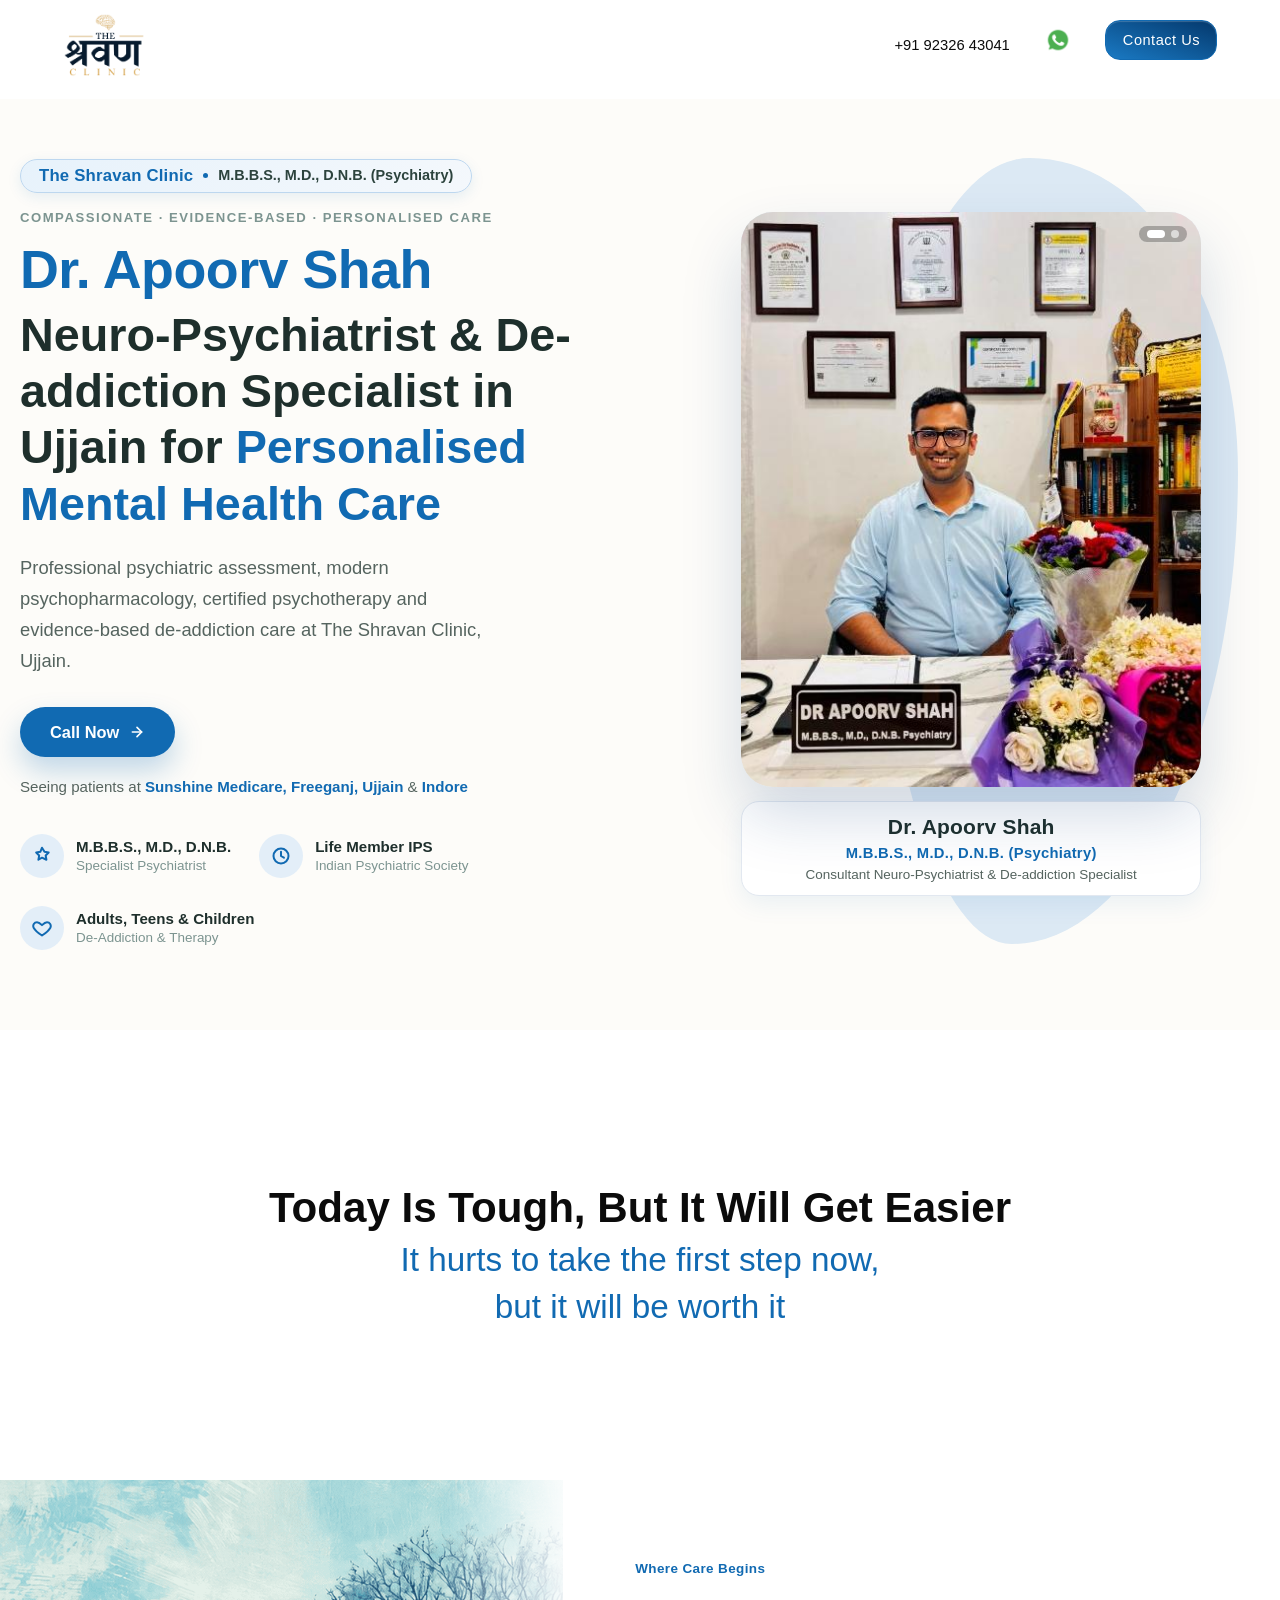
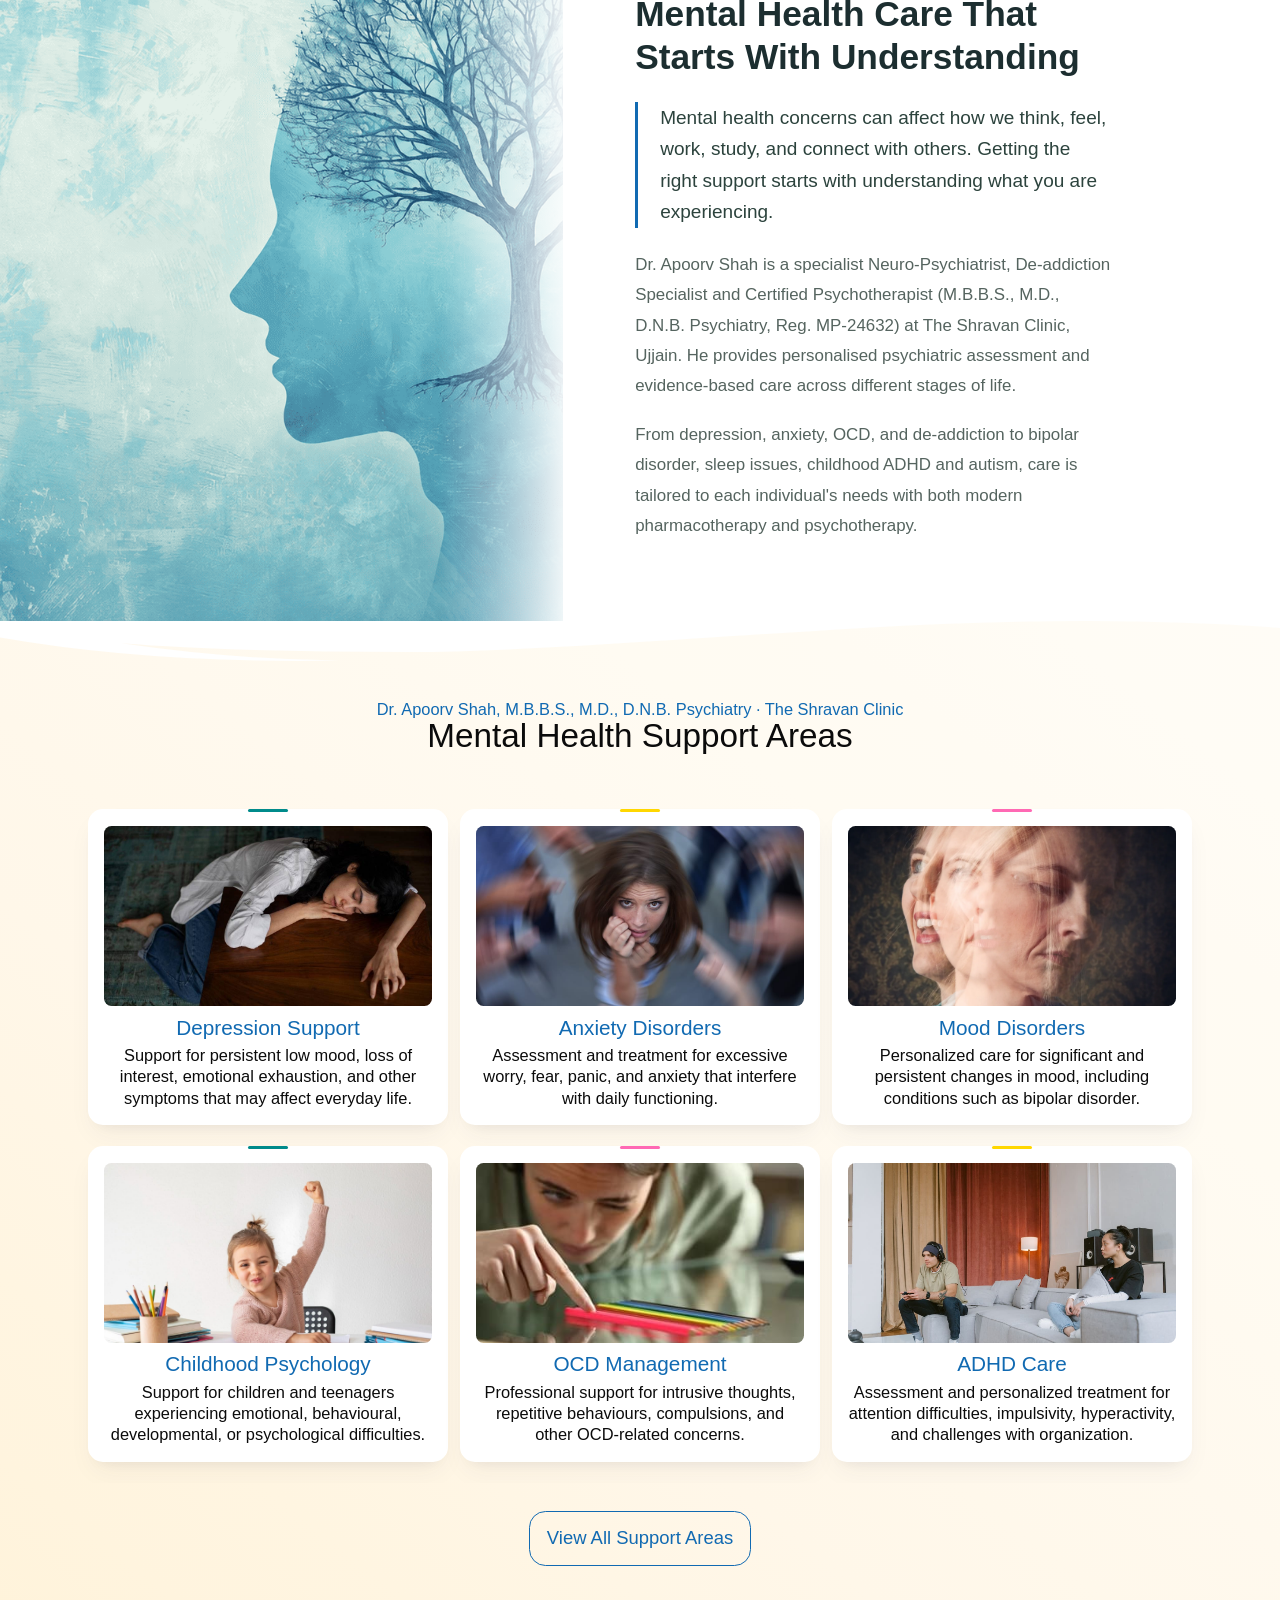
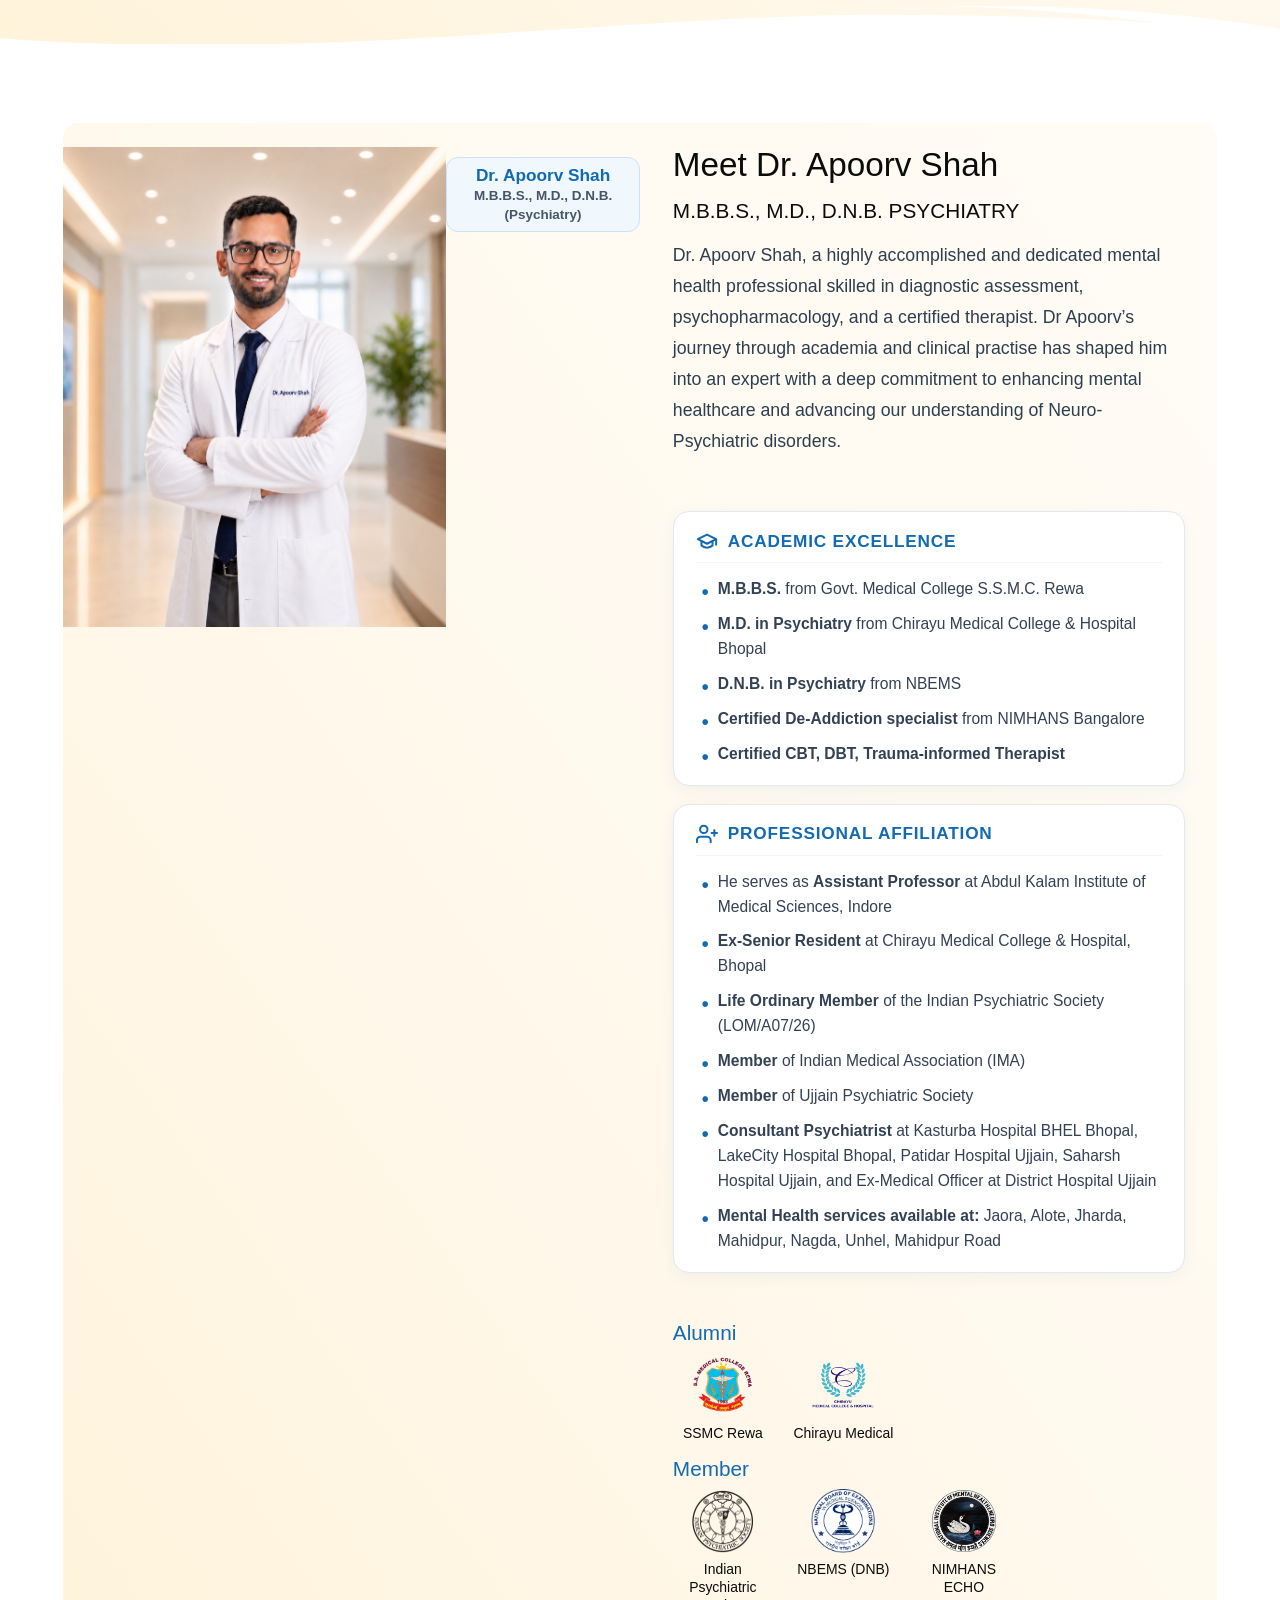
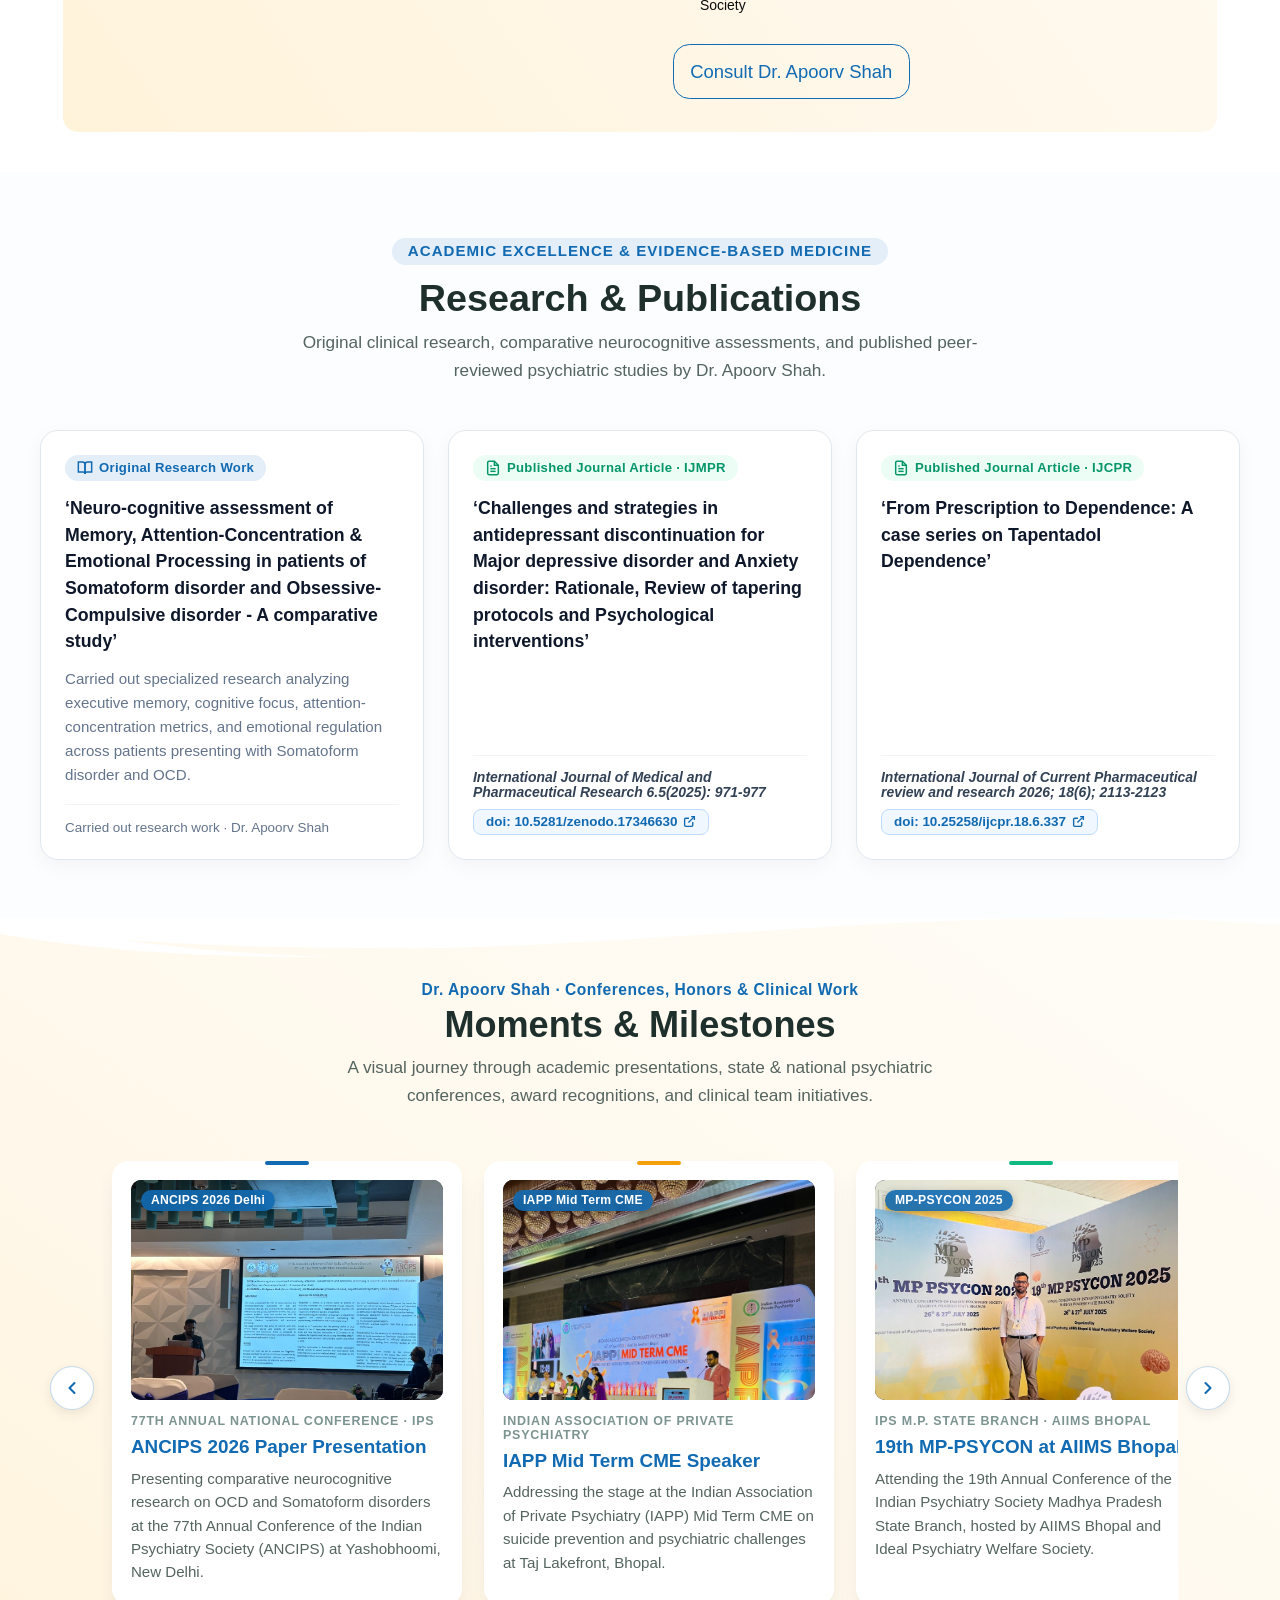
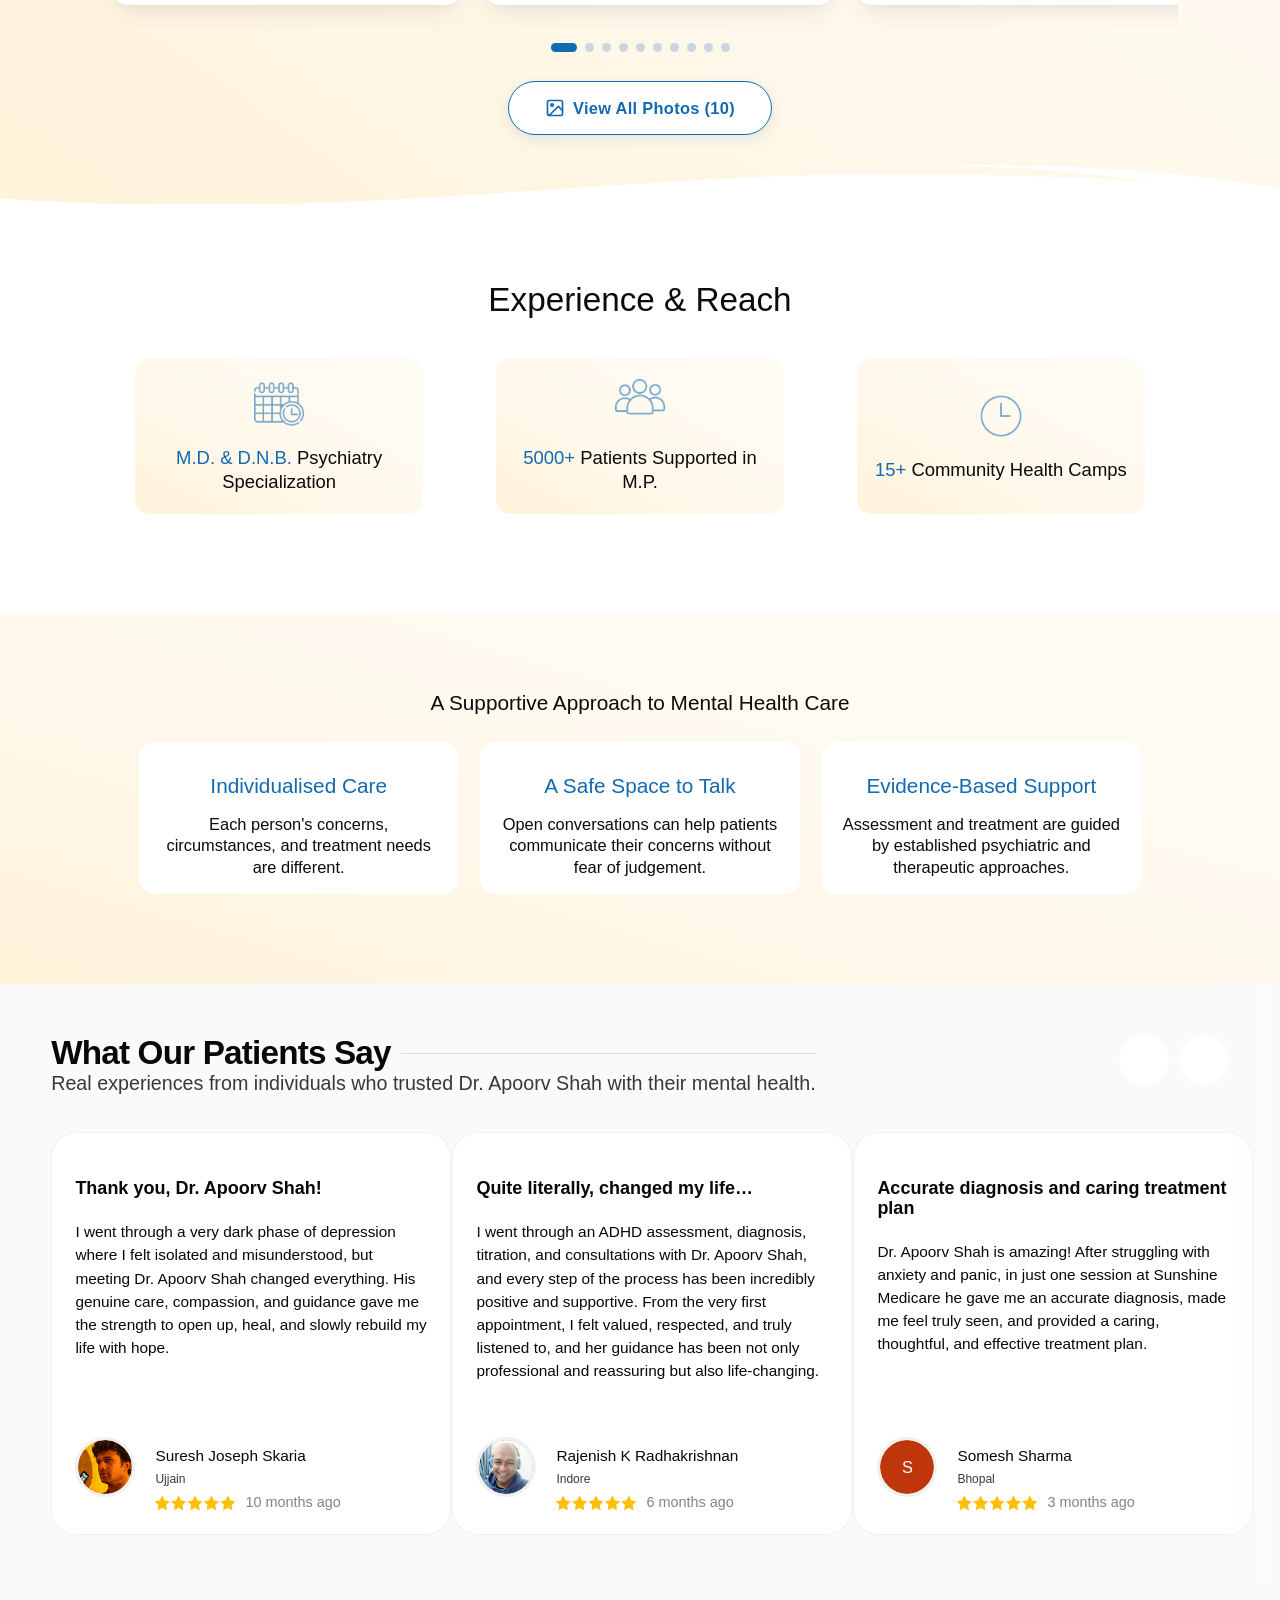
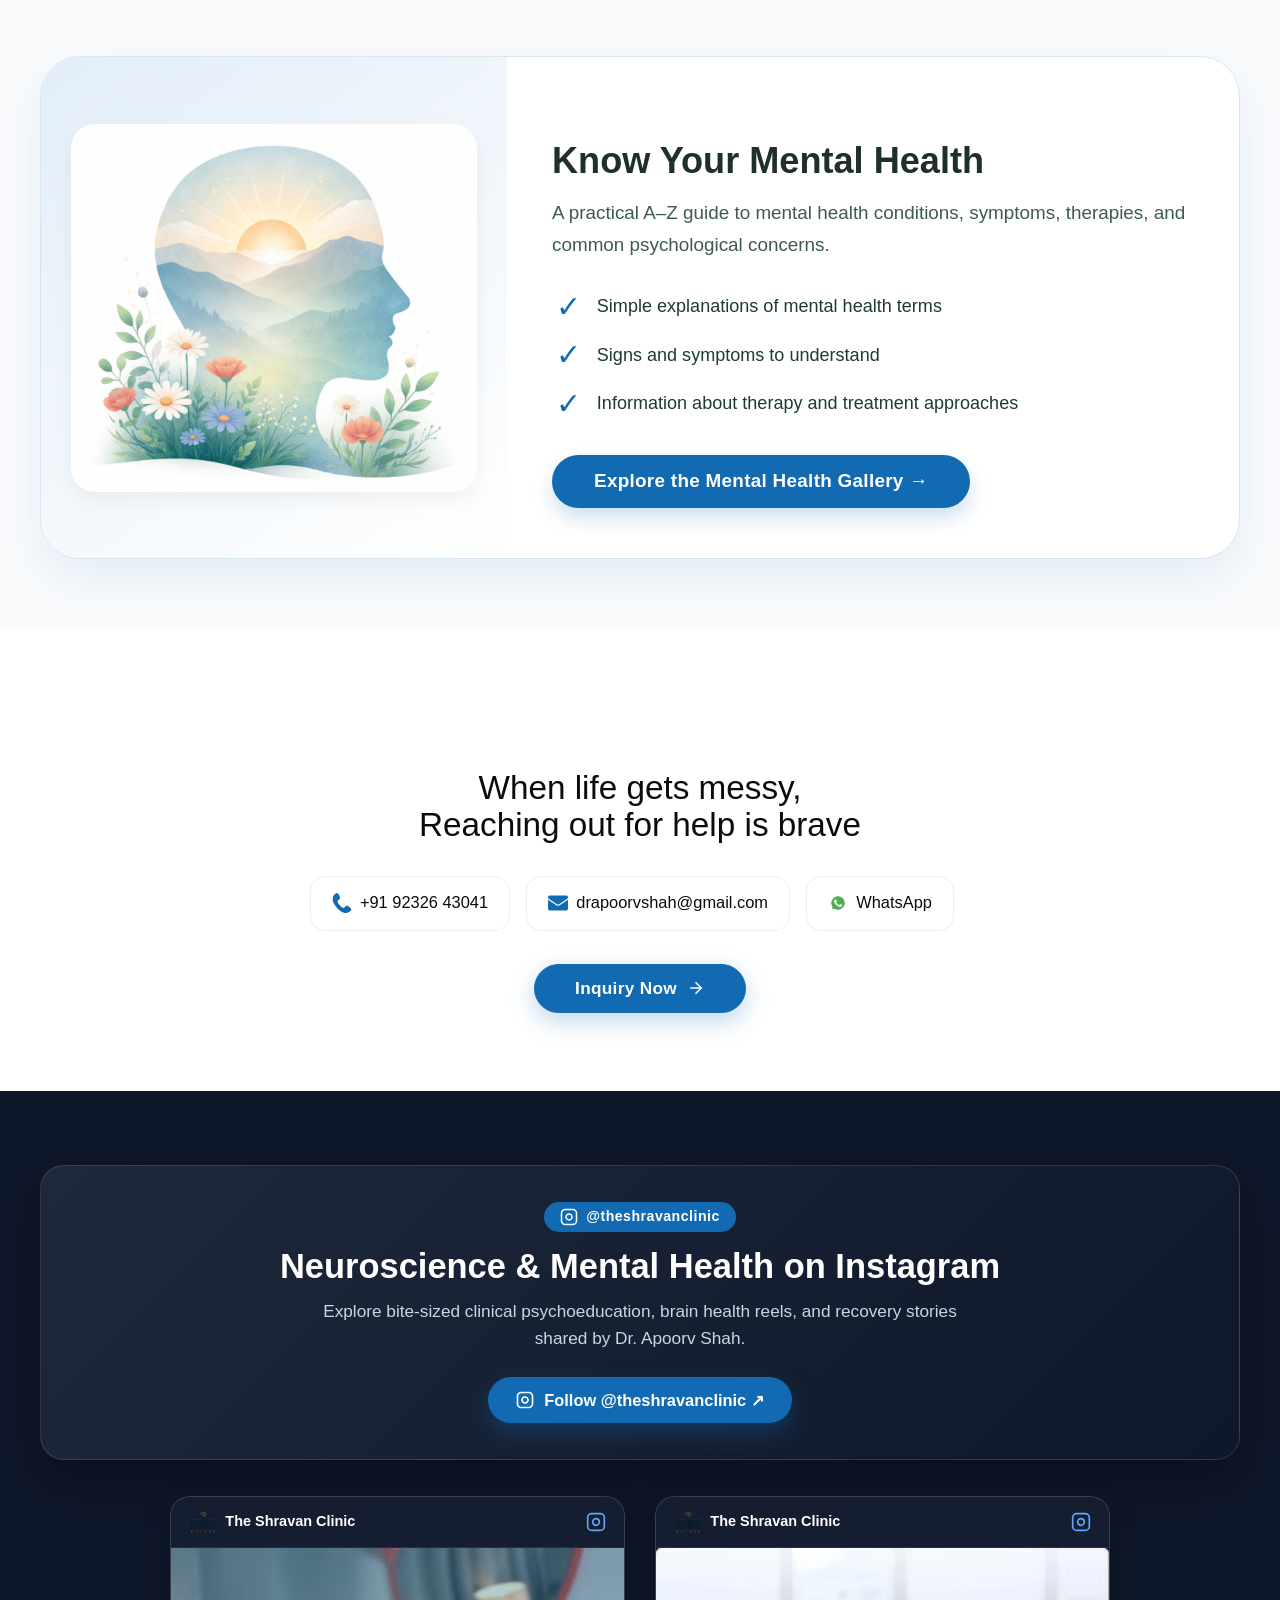
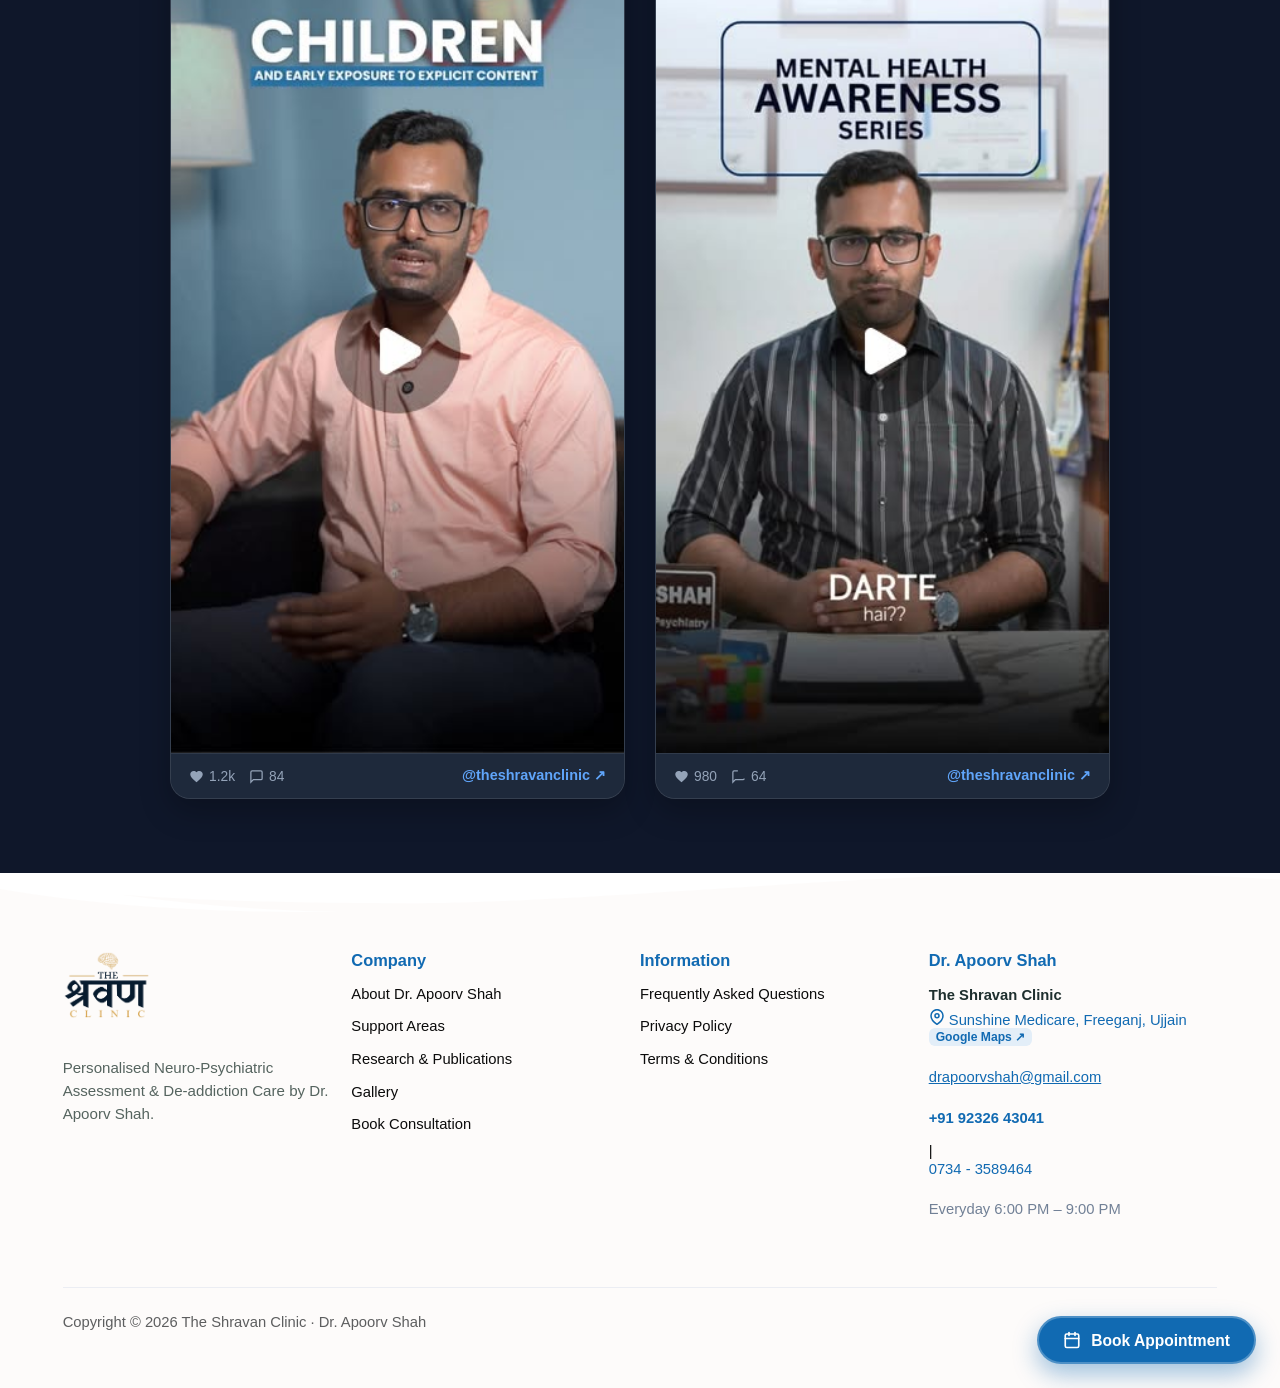
==== commit 2926bbff: "Remove Hindi link, connect Contact Us to centered Inquiry section, link Inquiry Now to Calendly, upd" ====
--- a/index.html
+++ b/index.html
@@ -781,11 +781,9 @@
             <span>drapoorvshah@gmail.com</span>
           </a>
         </div>
-        <a href="#" class=" contactNumber">हिन्दी</a>
-
         <a href="tel:+919232643041" class=" contactNumber">+91 92326 43041</a>
         <a href="https://wa.me/919232643041?text=Hello%20Dr.%20Apoorv%20Shah,%20I%20would%20like%20to%20consult%20at%20The%20Shravan%20Clinic" target="_blank" class="chat btn2 mdBtn"><img src="drtulikamindcare.com/images/icon/whatsapp%20(10).png" alt="" /></a>
-        <a href="javascript:void(0);" onclick="openInquiryDrawer(); return false;" class="formAction btn1 mdBtn" style="cursor: pointer;">Contact Us</a>
+        <a href="#bannerSection" class="btn1 mdBtn" style="cursor: pointer;" onclick="document.getElementById('bannerSection').scrollIntoView({behavior: 'smooth'}); return false;">Contact Us</a>
       </div>
     </header>
          <!--<a href="https://api.whatsapp.com/send?phone=+91 7303 711 007" target="blank" id="chatDivOnScroll" class="chatDivOnScrollIntro"><img id="chatScroll" src="https://res.cloudinary.com/asssssss/image/upload/f_auto,q_auto:good/v1649755880/website-images/icons/sm/chat_6_jtvlpa.png" alt="Whatsapp Chat"></a>-->
@@ -2985,7 +2983,7 @@
           </div>
 
           <div class="bannerInquiryWrapper" bis_skin_checked="1">
-            <a href="javascript:void(0);" onclick="openInquiryDrawer(); return false;" class="bannerInquiryBtn formAction" title="Inquiry Now">
+            <a href="https://calendly.com/theshravanclinic" target="_blank" rel="noopener noreferrer" class="bannerInquiryBtn" title="Inquiry Now">
               <span>Inquiry Now</span>
               <svg width="18" height="18" viewBox="0 0 24 24" fill="none" stroke="currentColor" stroke-width="2.2" stroke-linecap="round" stroke-linejoin="round">
                 <line x1="5" y1="12" x2="19" y2="12"></line>
@@ -3020,7 +3018,7 @@
         <!-- 2 Post Cards Grid (Clean dark-blue theme) -->
         <div class="instaPostsGrid">
           <!-- Post Card 1 -->
-          <a href="https://www.instagram.com/p/Dbul17CuOuO/" target="_blank" rel="noopener noreferrer" class="instaPostCard" aria-label="View The Shravan Clinic Instagram Post (Dbul17CuOuO)">
+          <a href="https://www.instagram.com/reel/DfU4UsQunk6/?utm_source=ig_web_copy_link&amp;rpxt=MzRlODBiNWFlZA==&amp;srtk=MzRlODBiNWFlZA==" target="_blank" rel="noopener noreferrer" class="instaPostCard" aria-label="View The Shravan Clinic Instagram Reel (DfU4UsQunk6)">
             <div class="instaPostTopBar">
               <div class="instaBrandPill">
                 <img src="/images/shravan-logo.svg" alt="Logo" style="height: 22px; width: auto;" />
@@ -3029,7 +3027,7 @@
               <svg width="20" height="20" viewBox="0 0 24 24" fill="none" stroke="#60a5fa" stroke-width="2"><rect x="2" y="2" width="20" height="20" rx="5" ry="5"/><path d="M16 11.37A4 4 0 1 1 12.63 8 4 4 0 0 1 16 11.37z"/><line x1="17.5" y1="6.5" x2="17.51" y2="6.5"/></svg>
             </div>
             <div class="instaPostImgBox">
-              <img src="/images/insta-post-1.jpg" alt="The Shravan Clinic Instagram Post" />
+              <img src="/images/insta-post-1.jpg" alt="The Shravan Clinic Instagram Reel - Child Mental Health and Digital Safety" />
             </div>
             <div class="instaPostFooter">
               <div class="instaMetrics">
@@ -3041,7 +3039,7 @@
           </a>
 
           <!-- Post Card 2 -->
-          <a href="https://www.instagram.com/p/Dc2w3ASI-Bq/" target="_blank" rel="noopener noreferrer" class="instaPostCard" aria-label="View The Shravan Clinic Instagram Post (Dc2w3ASI-Bq)">
+          <a href="https://www.instagram.com/reel/DeRk7r8O9xx/?utm_source=ig_web_copy_link&amp;exln=MzRlODBiNWFlZA==&amp;srtk=MzRlODBiNWFlZA==" target="_blank" rel="noopener noreferrer" class="instaPostCard" aria-label="View The Shravan Clinic Instagram Reel (DeRk7r8O9xx)">
             <div class="instaPostTopBar">
               <div class="instaBrandPill">
                 <img src="/images/shravan-logo.svg" alt="Logo" style="height: 22px; width: auto;" />
@@ -3050,7 +3048,7 @@
               <svg width="20" height="20" viewBox="0 0 24 24" fill="none" stroke="#60a5fa" stroke-width="2"><rect x="2" y="2" width="20" height="20" rx="5" ry="5"/><path d="M16 11.37A4 4 0 1 1 12.63 8 4 4 0 0 1 16 11.37z"/><line x1="17.5" y1="6.5" x2="17.51" y2="6.5"/></svg>
             </div>
             <div class="instaPostImgBox">
-              <img src="/images/insta-post-2.jpg" alt="The Shravan Clinic Instagram Post" />
+              <img src="/images/insta-post-2.jpg" alt="The Shravan Clinic Instagram Reel - Mental Health Awareness Series" />
             </div>
             <div class="instaPostFooter">
               <div class="instaMetrics">
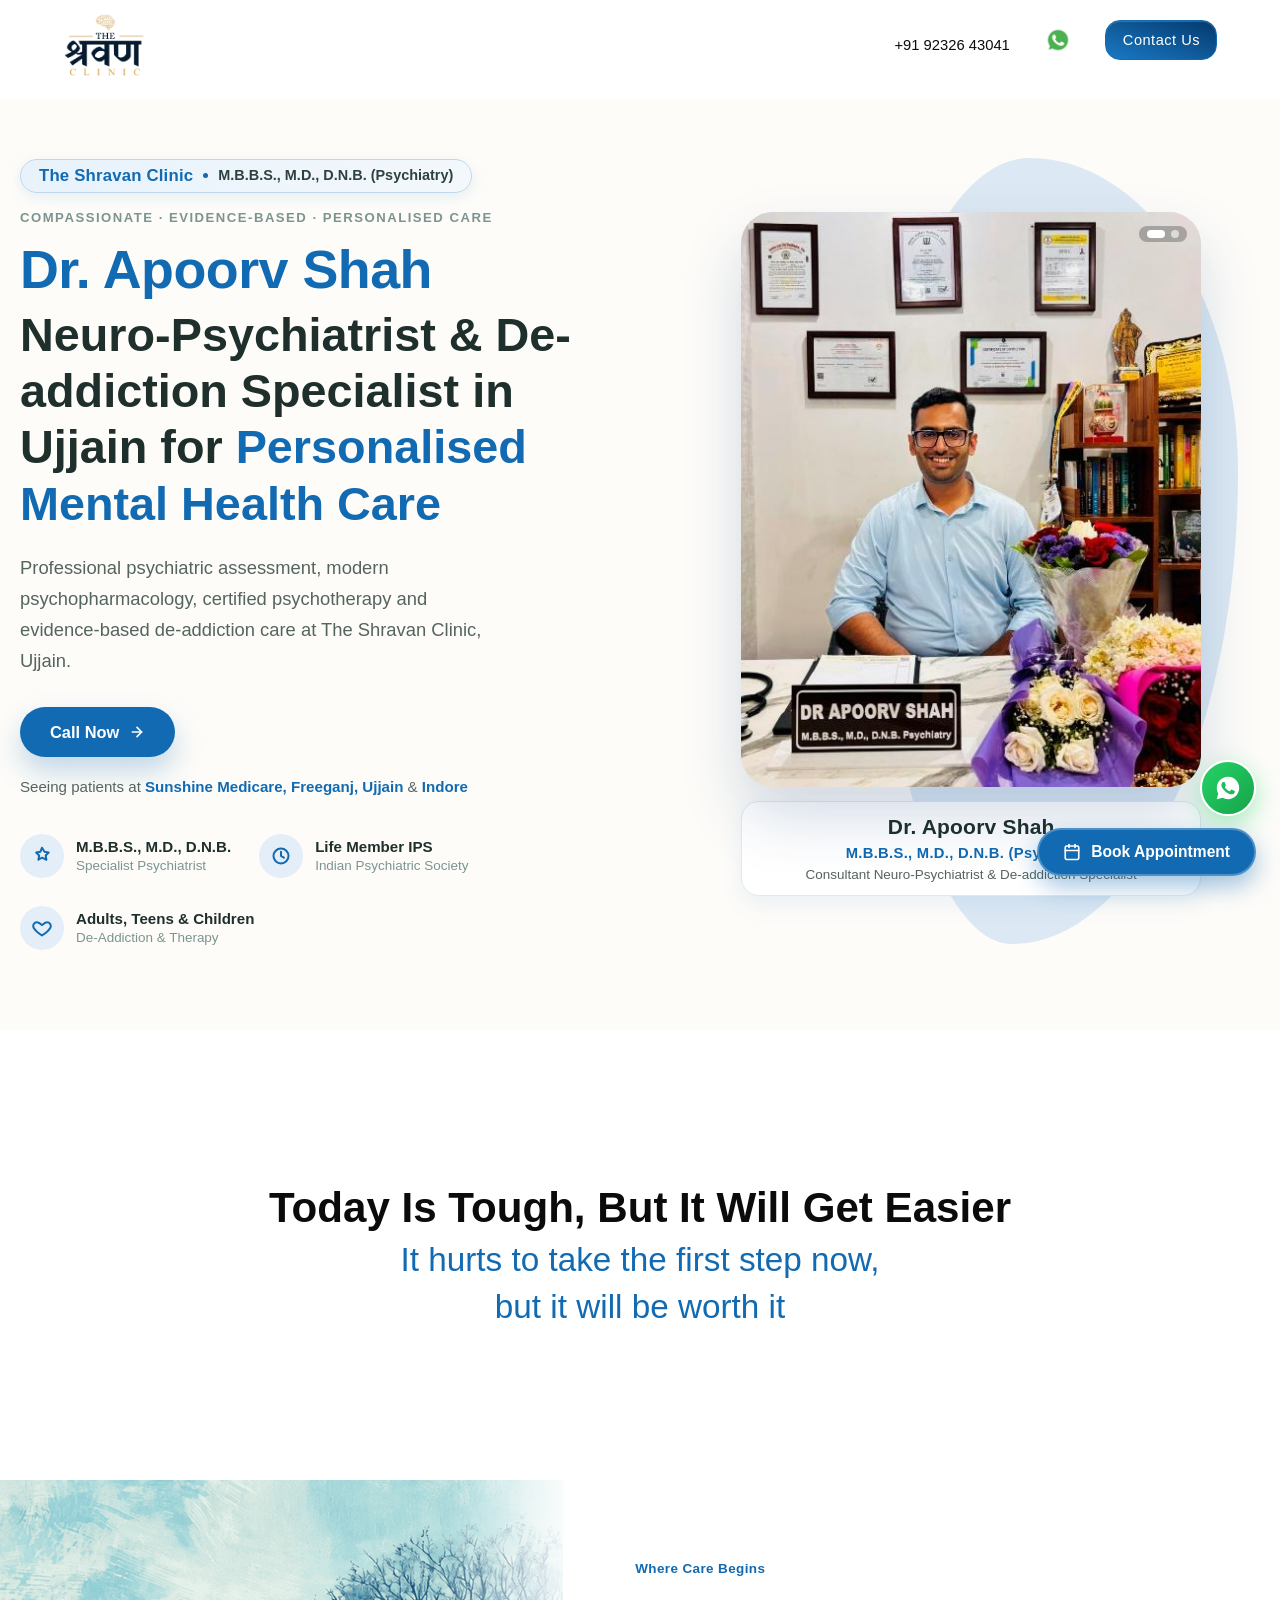
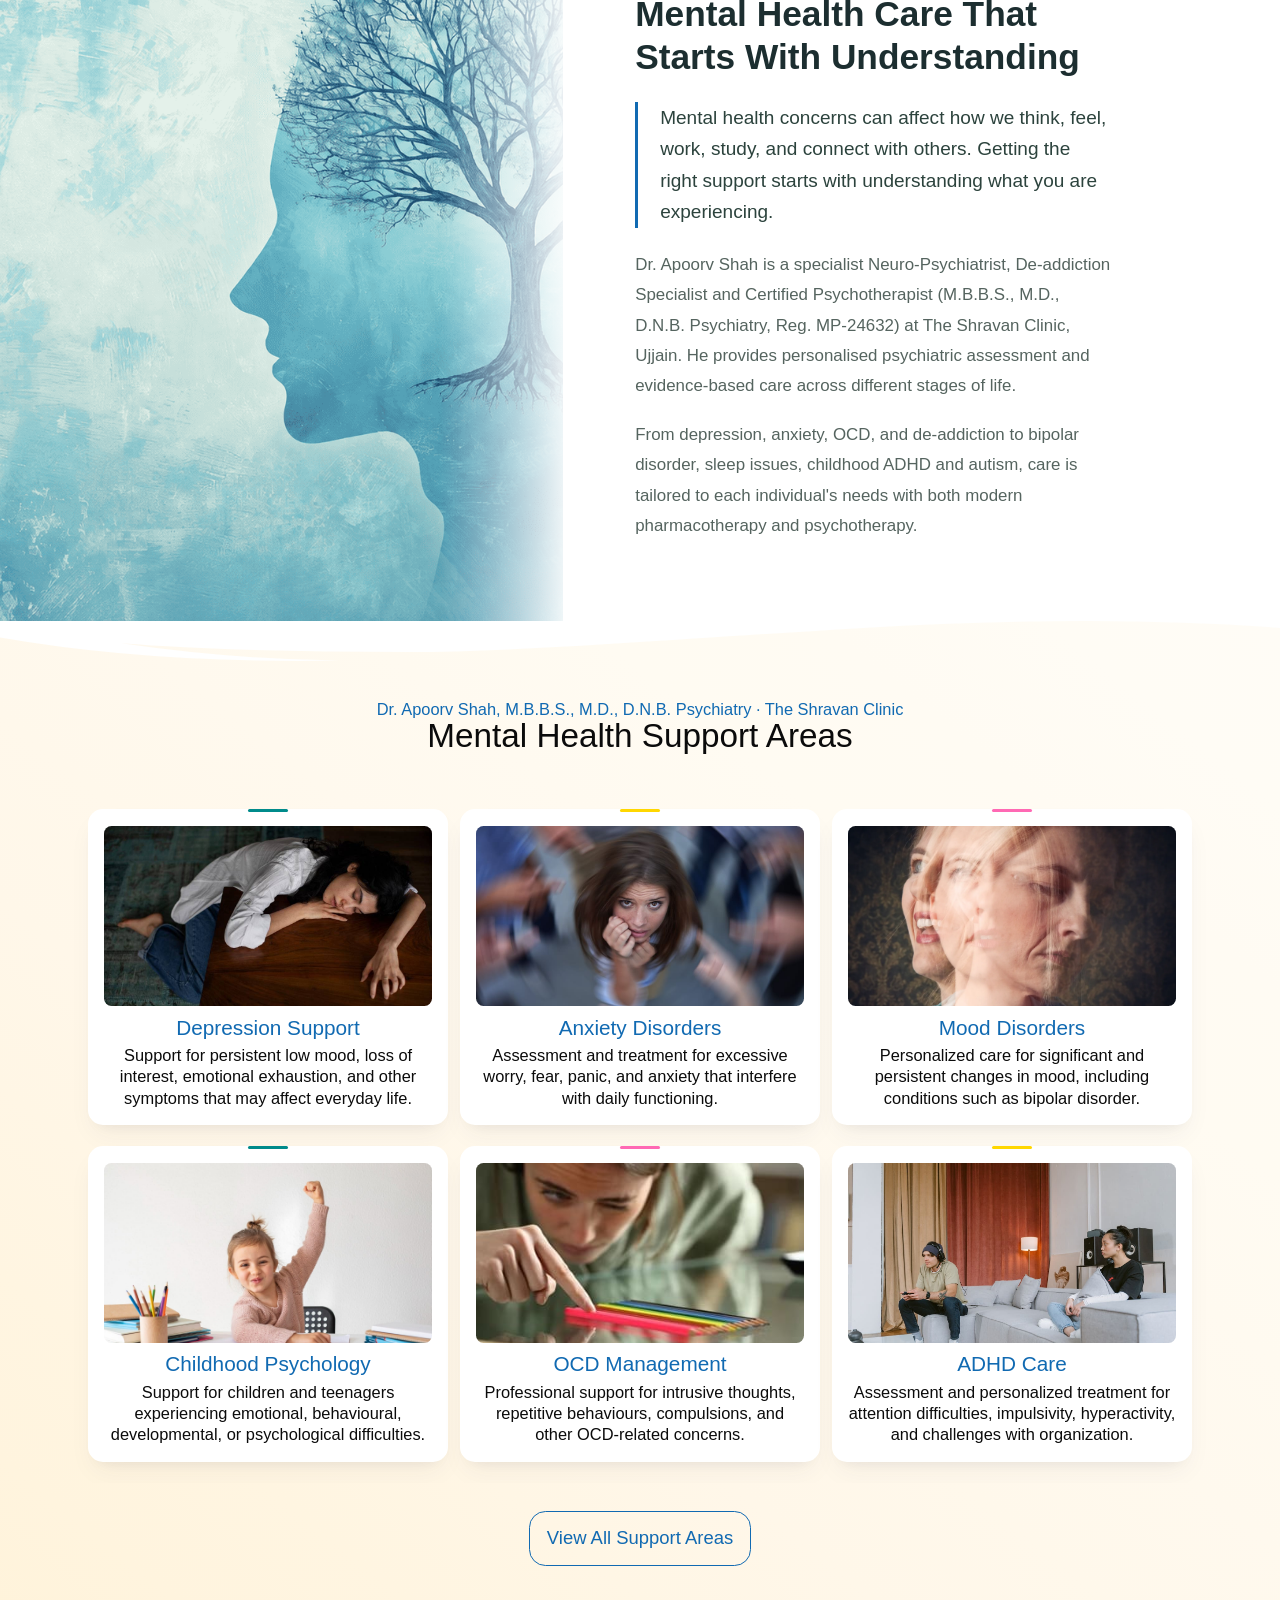
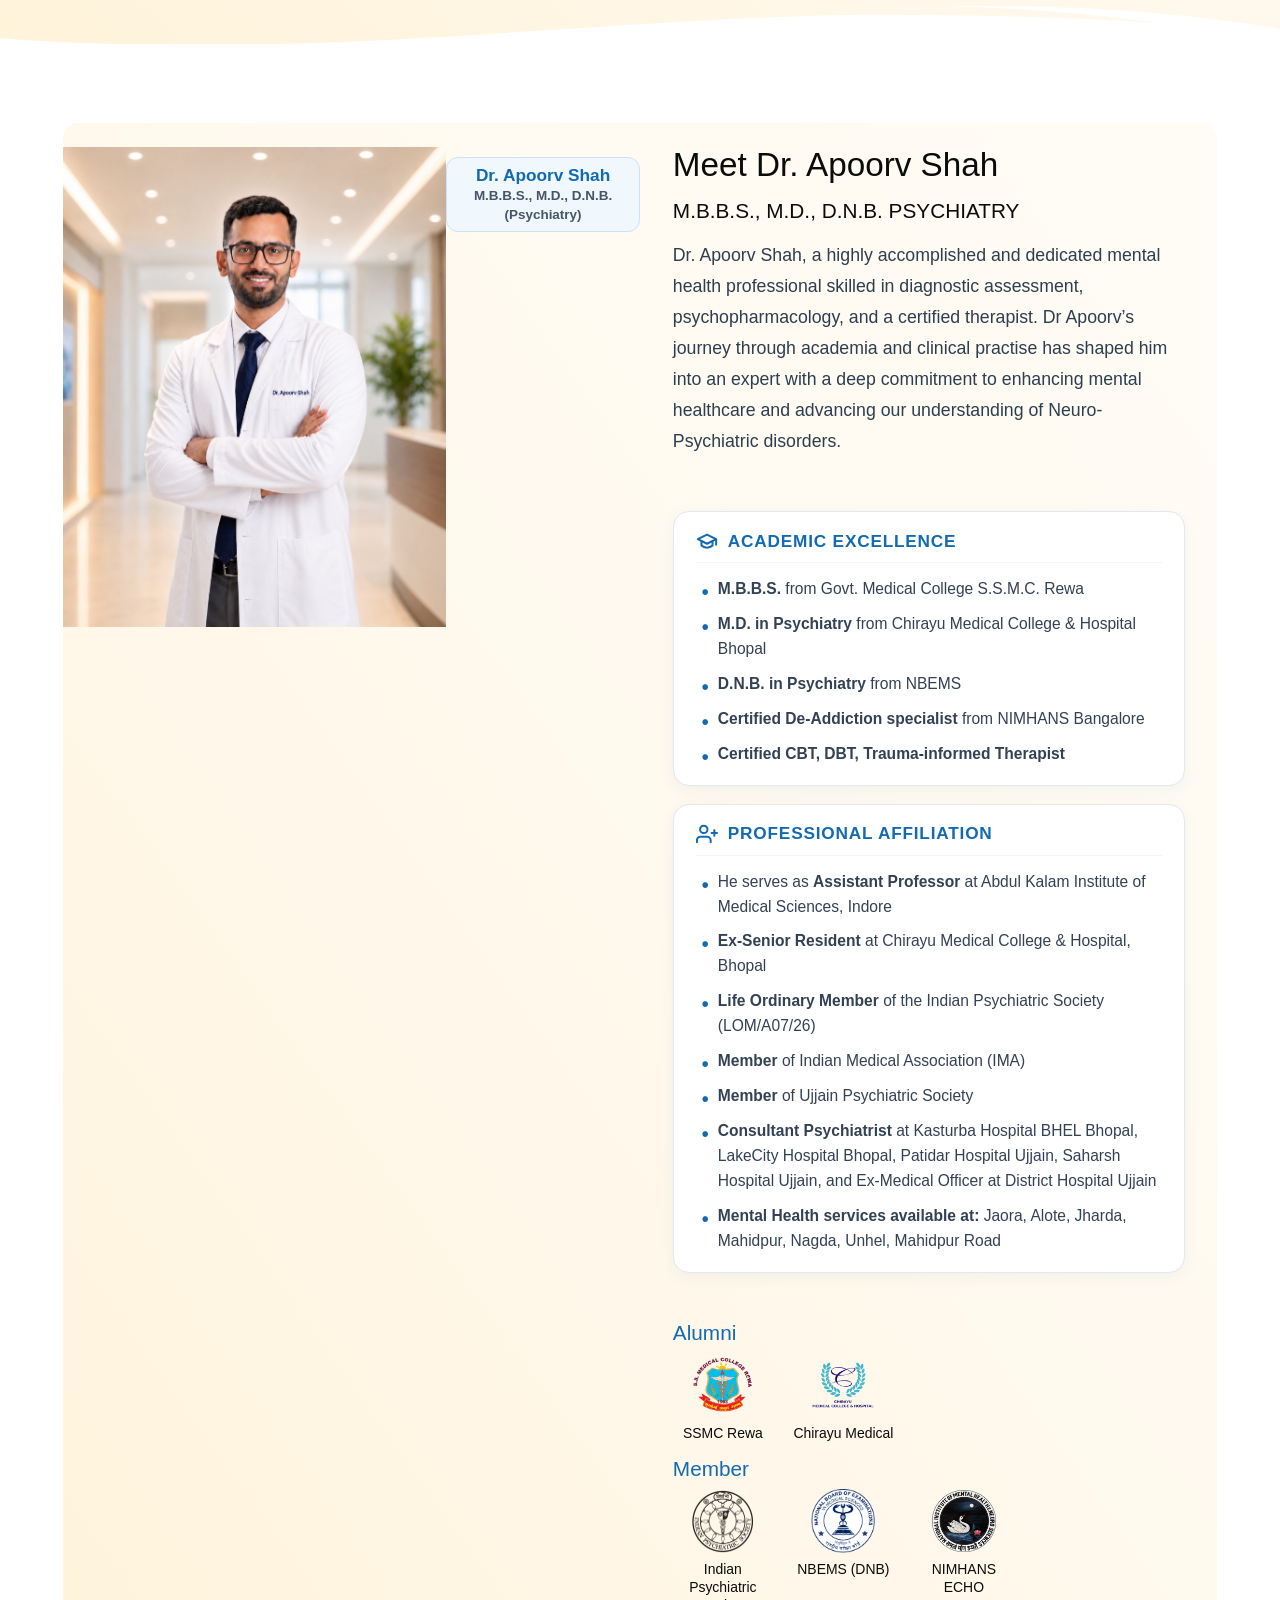
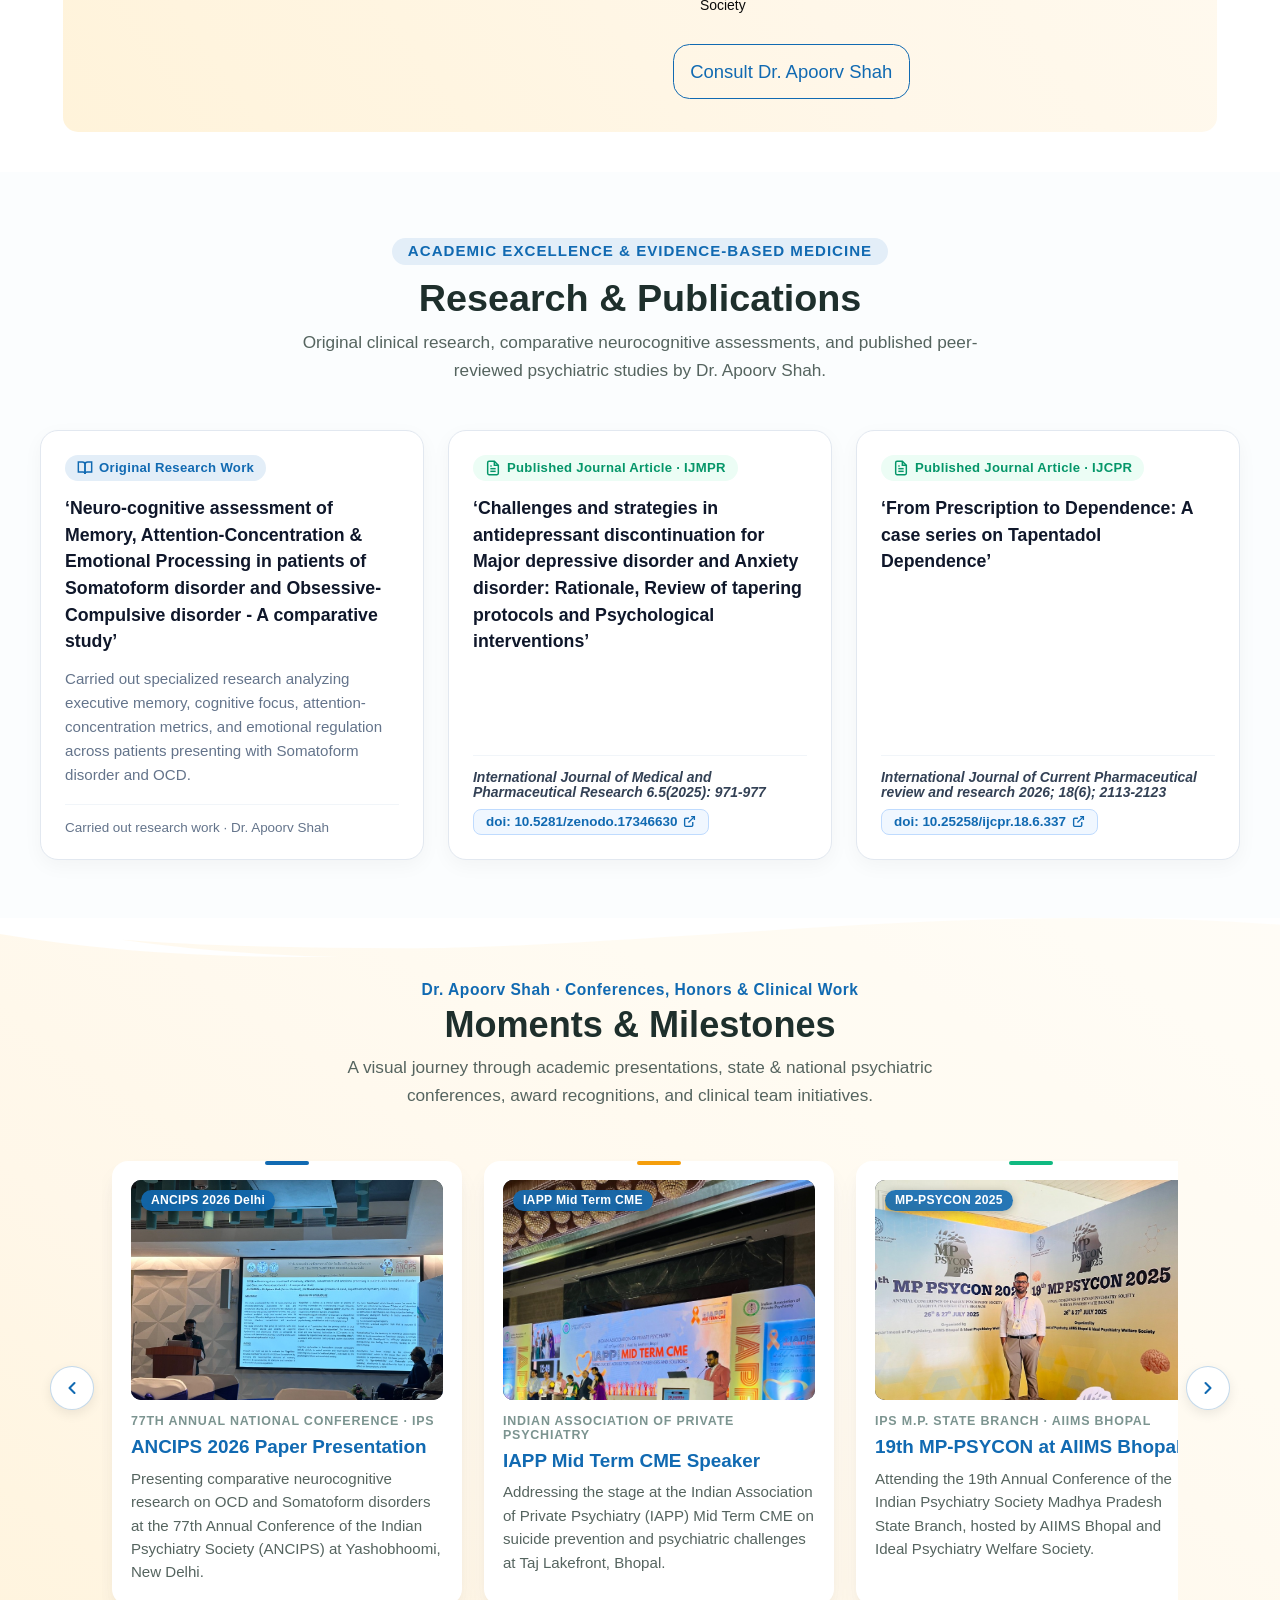
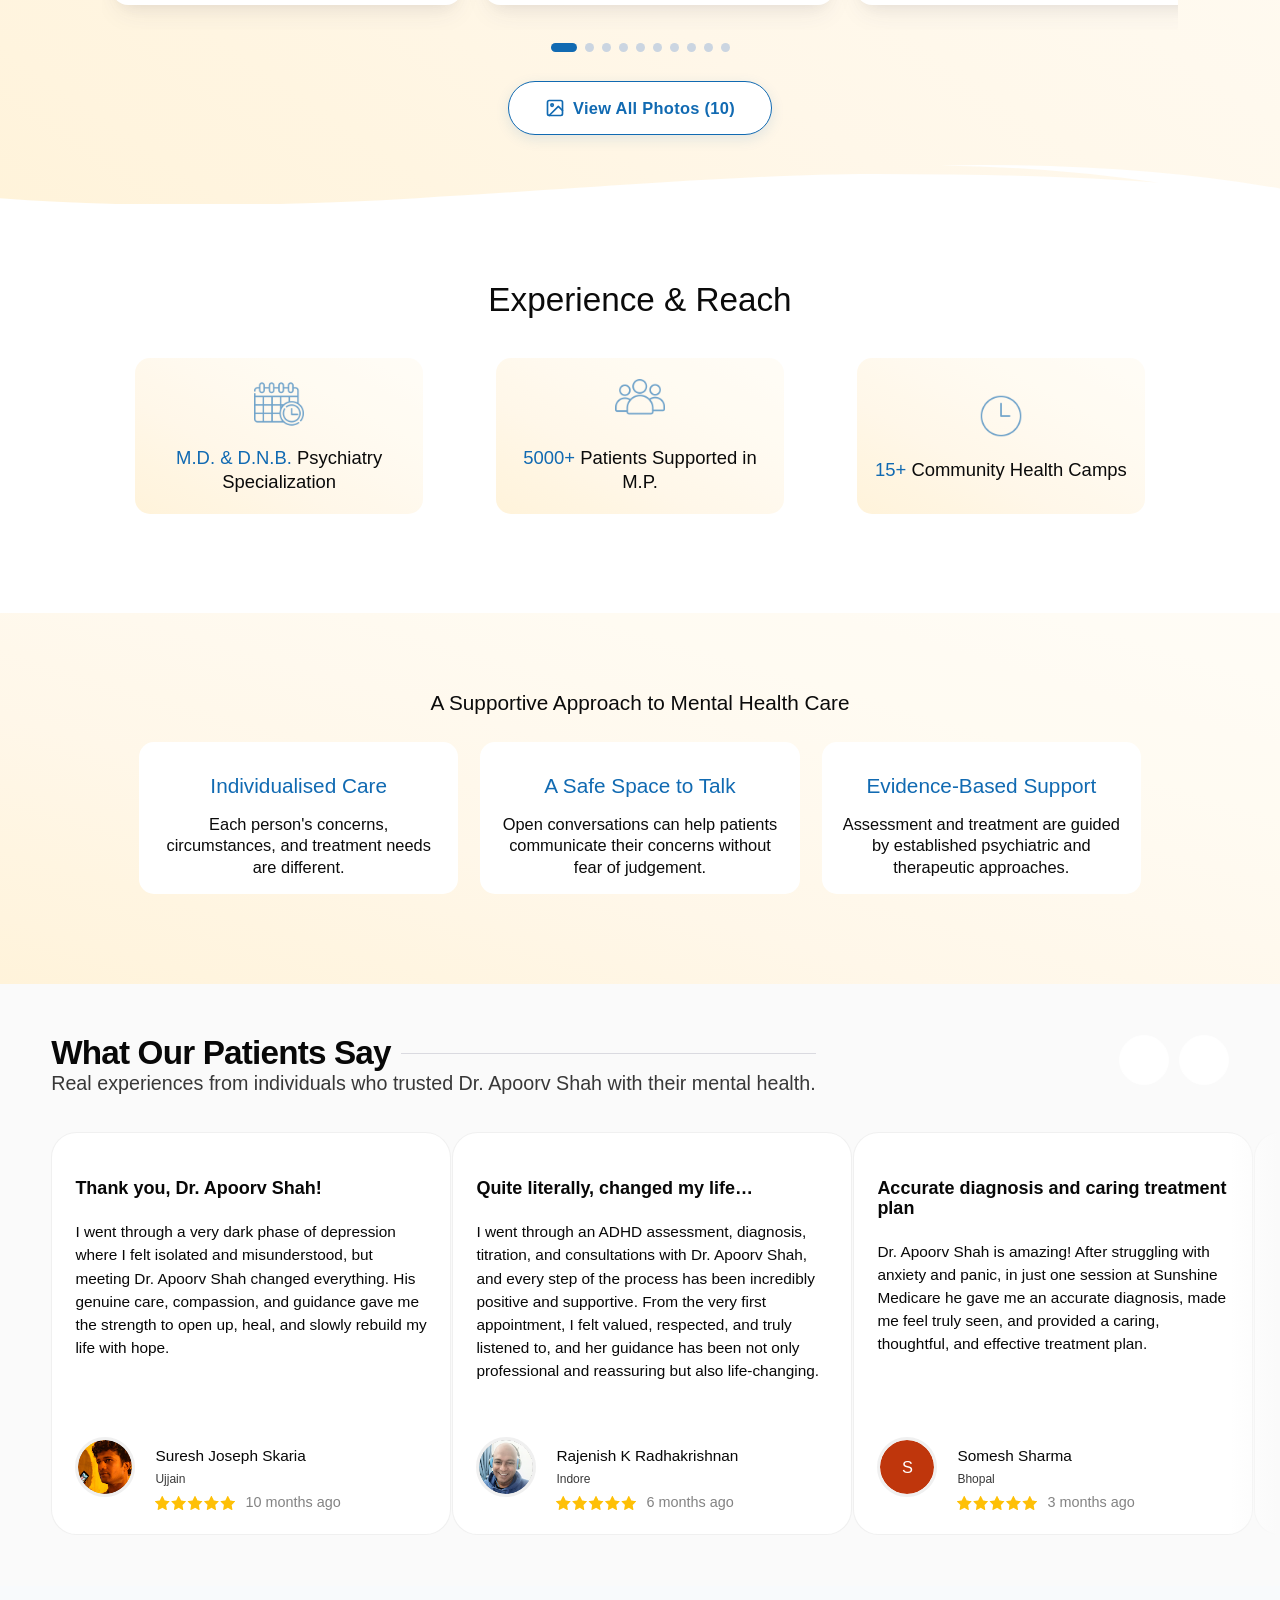
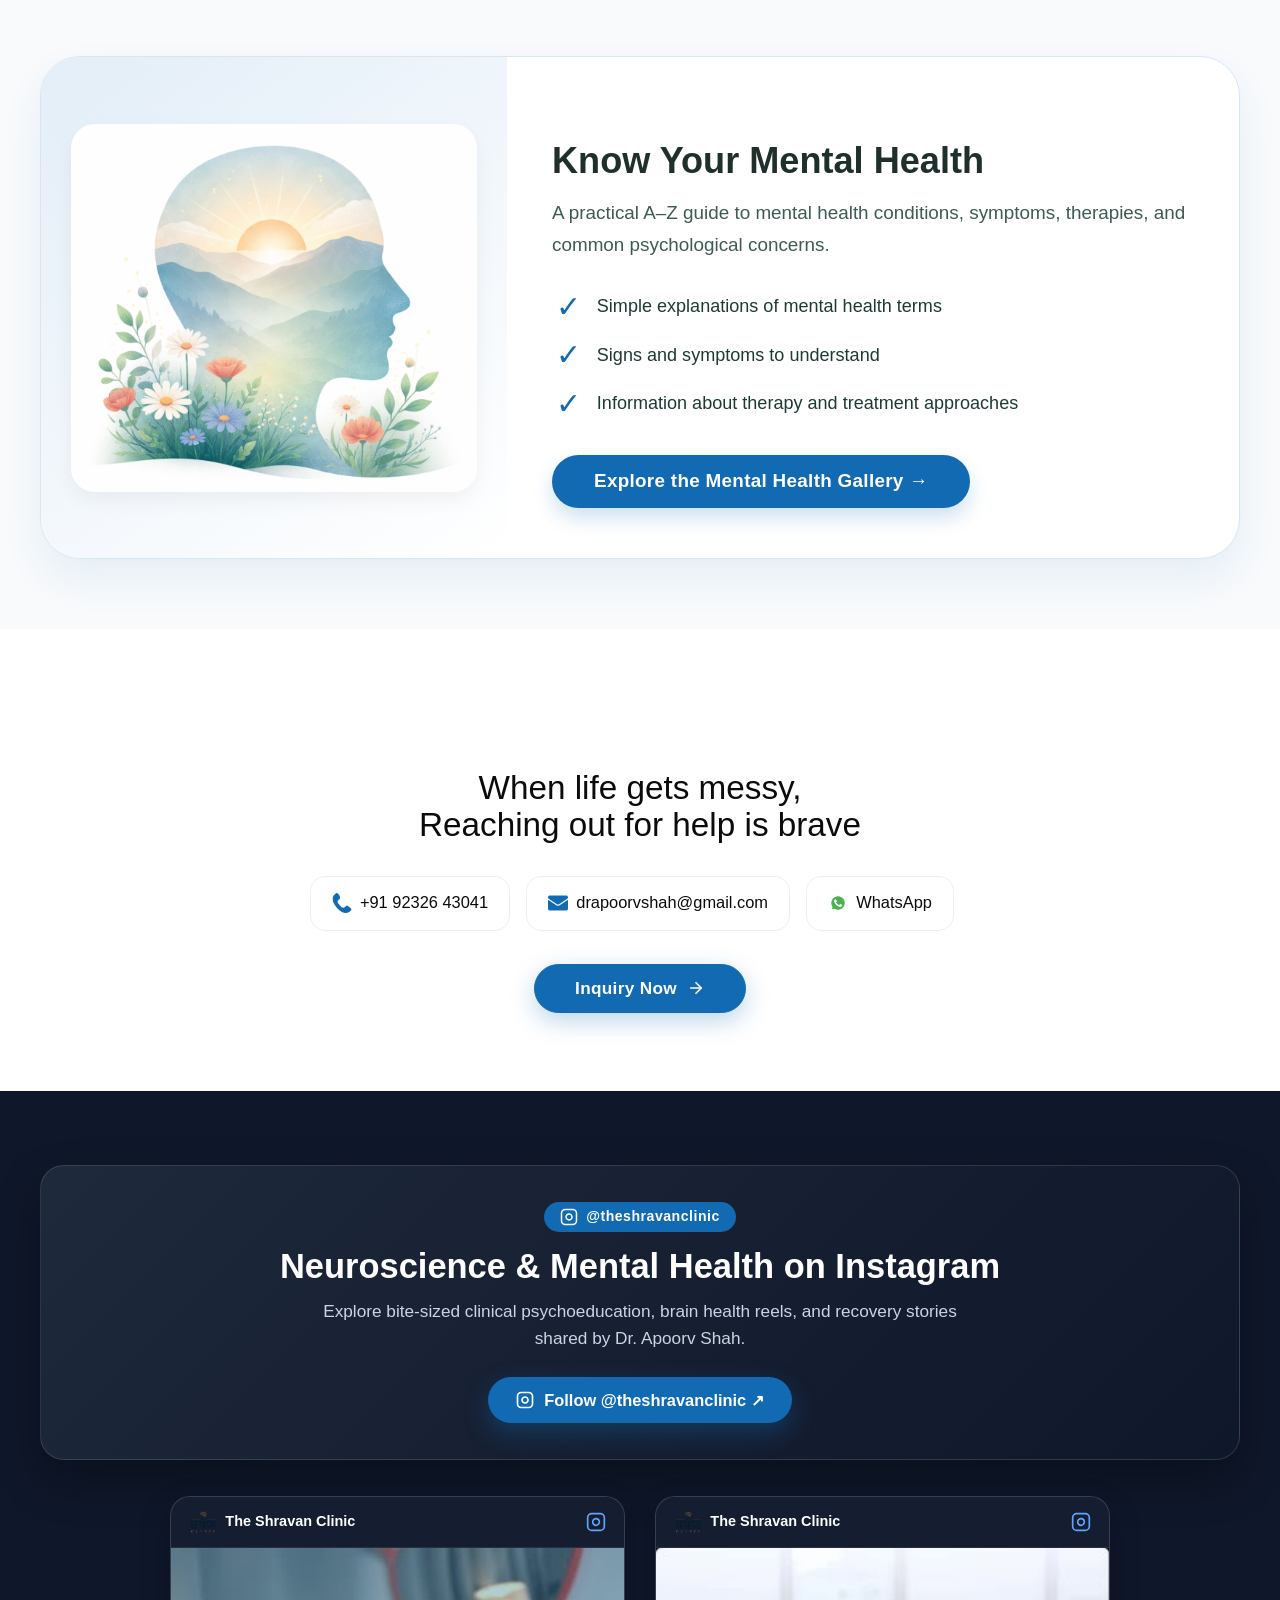
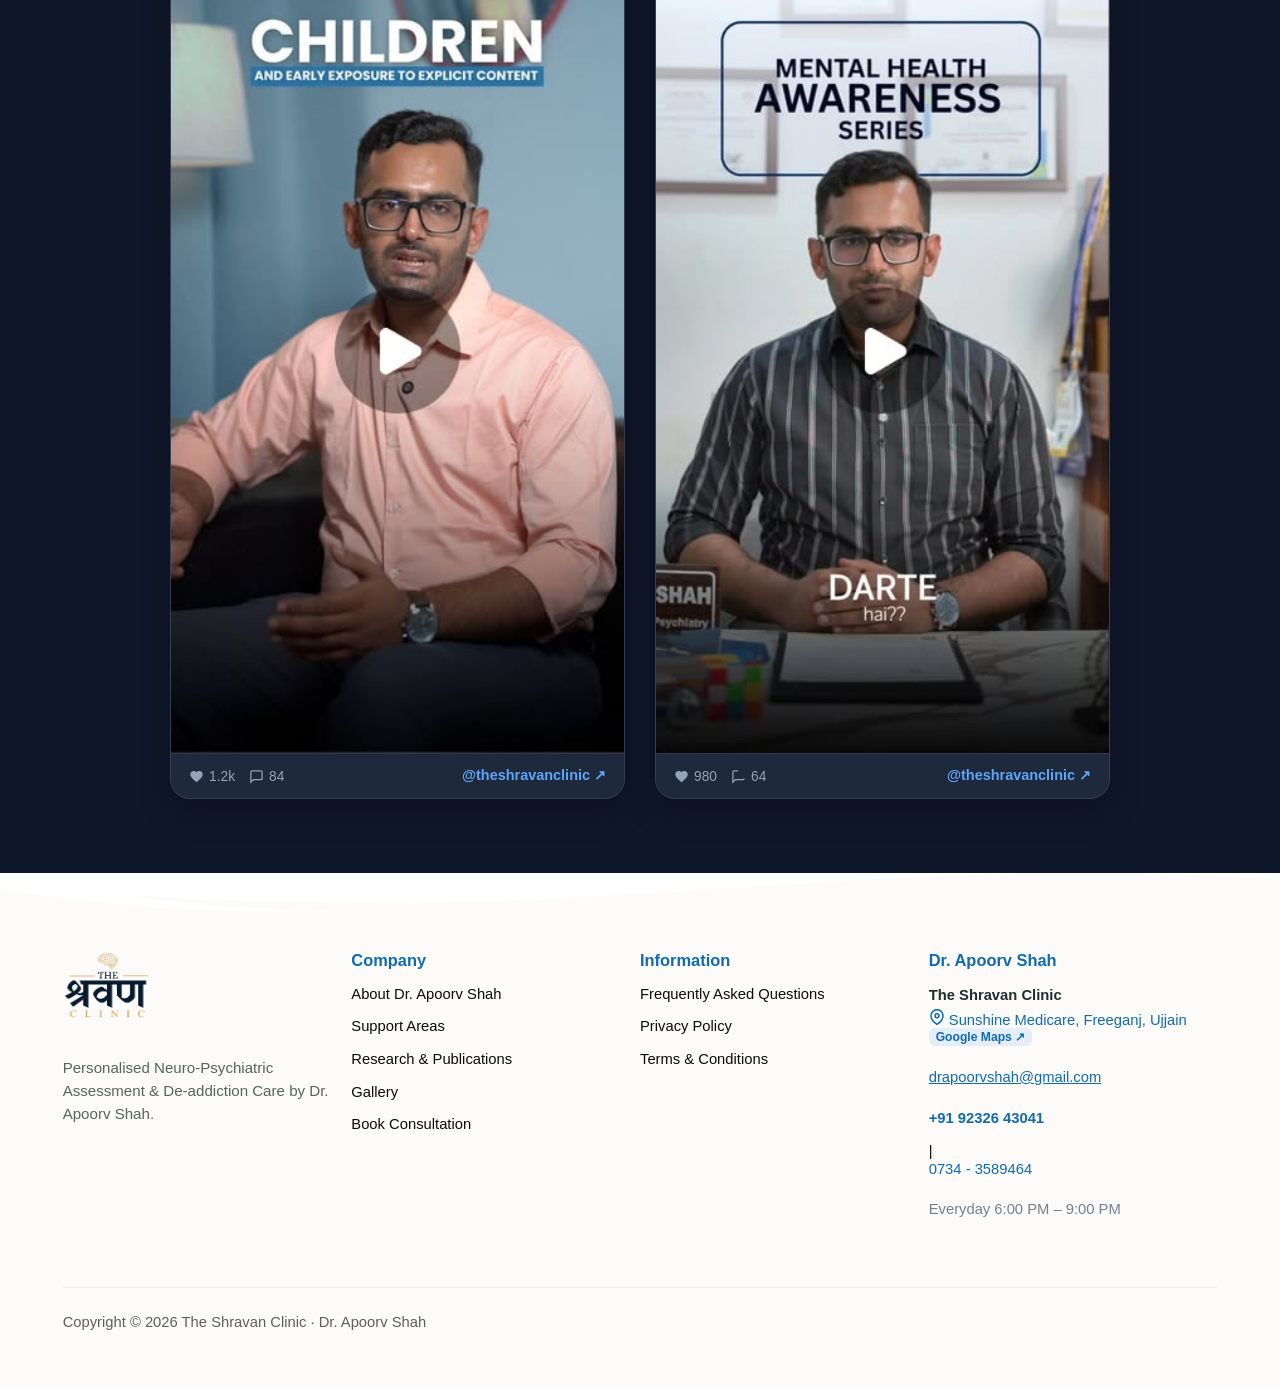
==== commit b6921da4: "Add smart scroll-up sticky header and persistent bottom-right WhatsApp button across all pages" ====
--- a/index.html
+++ b/index.html
@@ -155,9 +155,9 @@
        
       <!--css-->
       <link rel="stylesheet" href="drtulikamindcare.com/css/common.css" />
-      <link rel="stylesheet" href="drtulikamindcare.com/css/main.css" />
+      <link rel="stylesheet" href="drtulikamindcare.com/css/main.css?ver=1.25" />
       <link rel="stylesheet" href="drtulikamindcare.com/css/form.css" />
-      <link rel="stylesheet" href="drtulikamindcare.com/css/index.css" />
+      <link rel="stylesheet" href="drtulikamindcare.com/css/index.css?ver=1.25" />
     
       <link href="cdn.jsdelivr.net/npm/select2@4.1.0-rc.0/dist/css/select2.min.css" rel="stylesheet" />
      <!--google font link-->
@@ -3118,22 +3118,33 @@
     </footer>
 
     
-    <!-- Persistent Floating Book Appointment Tab -->
-    <aside id="floatingBookAppointmentTab" class="floatingBookTab" aria-label="Book Appointment">
-      <a href="https://calendly.com/theshravanclinic" target="_blank" rel="noopener noreferrer" class="floatingBookBtn" title="Book Appointment with Dr. Apoorv Shah">
-        <svg width="18" height="18" viewBox="0 0 24 24" fill="none" stroke="currentColor" stroke-width="2.2" stroke-linecap="round" stroke-linejoin="round">
-          <rect x="3" y="4" width="18" height="18" rx="2" ry="2"></rect>
-          <line x1="16" y1="2" x2="16" y2="6"></line>
-          <line x1="8" y1="2" x2="8" y2="6"></line>
-          <line x1="3" y1="10" x2="21" y2="10"></line>
-        </svg>
-        <span>Book Appointment</span>
-      </a>
-    </aside>
     </main>
+
+    <!-- Persistent Bottom-Right Floating Action Dock (WhatsApp + Book Appointment) -->
+    <div id="floatingBottomRightDock" class="floatingDock">
+      <aside id="floatingWhatsappTab" class="floatingWhatsappTab" aria-label="WhatsApp Consultation">
+        <a href="https://wa.me/919232643041?text=Hello%20Dr.%20Apoorv%20Shah%2C%20I%20would%20like%20to%20consult%20at%20The%20Shravan%20Clinic" target="_blank" rel="noopener noreferrer" class="floatingWhatsappBtn" title="Chat on WhatsApp" aria-label="Chat on WhatsApp with The Shravan Clinic">
+          <span class="floatingWhatsappTooltip">Chat on WhatsApp</span>
+          <svg viewBox="0 0 32 32" aria-hidden="true">
+            <path d="M16.01 3.2c-7.07 0-12.8 5.73-12.8 12.8 0 2.25.59 4.45 1.71 6.39L3.1 28.8l6.58-1.73a12.75 12.75 0 0 0 6.33 1.68h.01c7.06 0 12.8-5.73 12.8-12.8 0-3.42-1.33-6.64-3.75-9.05A12.72 12.72 0 0 0 16.01 3.2zm7.45 18.2c-.31.88-1.83 1.68-2.52 1.78-.65.1-1.47.14-2.37-.15-.55-.17-1.25-.41-2.15-.8-3.78-1.63-6.25-5.44-6.44-5.69-.19-.25-1.54-2.05-1.54-3.91 0-1.86.98-2.77 1.32-3.15.35-.38.76-.47 1.01-.47h.73c.23 0 .55-.09.86.66.31.76 1.07 2.62 1.16 2.81.1.19.16.41.03.66-.13.25-.19.41-.38.63-.19.22-.4.49-.57.66-.19.19-.39.39-.17.77.22.38.98 1.62 2.11 2.63 1.45 1.29 2.67 1.69 3.05 1.88.38.19.6.16.82-.1.22-.25.95-1.1 1.2-1.48.25-.38.5-.31.85-.19.35.13 2.2 1.04 2.58 1.23.38.19.63.28.72.44.1.16.1.92-.21 1.8z"/>
+          </svg>
+        </a>
+      </aside>
+      <aside id="floatingBookAppointmentTab" class="floatingBookTab" aria-label="Book Appointment">
+        <a href="https://calendly.com/theshravanclinic" target="_blank" rel="noopener noreferrer" class="floatingBookBtn" title="Book Appointment with Dr. Apoorv Shah">
+          <svg width="18" height="18" viewBox="0 0 24 24" fill="none" stroke="currentColor" stroke-width="2.2" stroke-linecap="round" stroke-linejoin="round">
+            <rect x="3" y="4" width="18" height="18" rx="2" ry="2"></rect>
+            <line x1="16" y1="2" x2="16" y2="6"></line>
+            <line x1="8" y1="2" x2="8" y2="6"></line>
+            <line x1="3" y1="10" x2="21" y2="10"></line>
+          </svg>
+          <span>Book Appointment</span>
+        </a>
+      </aside>
+    </div>
   <!--js-->
   <script src="code.jquery.com/jquery-3.4.1.min.js"></script>
-  <script src="drtulikamindcare.com/js/common.js"></script>
+  <script src="drtulikamindcare.com/js/common.js?ver=1.25"></script>
   <script src="drtulikamindcare.com/js/form.js"></script>
   <script src="cdn.jsdelivr.net/npm/select2@4.1.0-rc.0/dist/js/select2.min.js"></script>
   <script type="text/javascript" src="cdnjs.cloudflare.com/ajax/libs/jquery.inputmask/5.0.5/jquery.inputmask.min.js"></script>
@@ -3242,18 +3253,6 @@
         $(".subMenu").removeClass("subMenuIntro");
       });
     });
-
-    /*onScroll Function*/
-    window.onscroll = function () {
-      var headerTopDiv = document.getElementById('headerSection');
-      if (window.pageYOffset >= 10) {
-        headerTopDiv.classList.add("headerIntro");
-        headerTopDiv.classList.remove("headerMain");
-      } else {
-        headerTopDiv.classList.remove("headerIntro");
-        headerTopDiv.classList.add("headerMain");
-      }
-    };
   </script>
 
       <script>
--- a/drtulikamindcare.com/css/main.css
+++ b/drtulikamindcare.com/css/main.css
@@ -192,7 +192,7 @@
   }
 }
 #mainContainer .headerIntro {
-  height: 4rem;
+  height: 4.5rem;
 }
 #mainContainer .headerMain {
   height: 6rem;
@@ -201,17 +201,28 @@
   position: fixed;
   top: 0;
   left: 0;
-  z-index: 100;
-  width: 100vw;
+  z-index: 1000;
+  width: 100%;
   display: flex;
   align-items: center;
   justify-content: space-between;
-  background-color: #ffffff;
-  transition: all 0.5s cubic-bezier(0.37, 0, 0.63, 1);
+  background-color: #ffffff !important;
+  transition: top 0.32s cubic-bezier(0.22, 1, 0.36, 1), height 0.3s ease, box-shadow 0.3s ease;
+}
+#mainContainer #headerSection.headerScrolled {
+  background-color: #ffffff !important;
+  box-shadow: 0 6px 24px rgba(15, 23, 42, 0.08);
+}
+#mainContainer #headerSection.headerHidden {
+  top: -115px !important;
+  box-shadow: none !important;
 }
 @media (min-width: 1024px) {
   #mainContainer #headerSection {
     height: 90px;
+  }
+  #mainContainer #headerSection.headerIntro {
+    height: 78px;
   }
 }
 #mainContainer #headerSection .logoDiv {
@@ -772,4 +783,103 @@
 }
 #mainContainer #footerSection #footerBottom .smDiv a img {
   cursor: pointer;
-}+}
+
+
+/* Floating Bottom-Right Dock & Full-Time WhatsApp Icon */
+.floatingDock {
+  position: fixed;
+  bottom: 24px;
+  right: 24px;
+  z-index: 99999;
+  display: flex;
+  flex-direction: column;
+  align-items: flex-end;
+  gap: 12px;
+  pointer-events: none;
+}
+.floatingDock > * {
+  pointer-events: auto;
+}
+.floatingDock .floatingBookTab {
+  position: relative;
+  bottom: auto;
+  right: auto;
+  z-index: auto;
+}
+.floatingWhatsappTab {
+  display: inline-flex;
+  align-items: center;
+  justify-content: flex-end;
+}
+.floatingWhatsappBtn {
+  position: relative;
+  width: 56px;
+  height: 56px;
+  border-radius: 50%;
+  background: linear-gradient(135deg, #25d366 0%, #16a34a 100%);
+  color: #ffffff !important;
+  display: inline-flex;
+  align-items: center;
+  justify-content: center;
+  text-decoration: none !important;
+  border: 2px solid #ffffff;
+  box-shadow: 0 8px 24px rgba(37, 211, 102, 0.42);
+  transition: transform 0.25s cubic-bezier(0.22, 1, 0.36, 1), box-shadow 0.25s ease;
+  cursor: pointer !important;
+}
+.floatingWhatsappBtn * {
+  cursor: pointer !important;
+}
+.floatingWhatsappBtn:hover {
+  transform: translateY(-3px) scale(1.05);
+  box-shadow: 0 12px 28px rgba(37, 211, 102, 0.56);
+}
+.floatingWhatsappBtn svg {
+  width: 28px;
+  height: 28px;
+  fill: #ffffff;
+  display: block;
+}
+.floatingWhatsappTooltip {
+  position: absolute;
+  right: calc(100% + 12px);
+  top: 50%;
+  transform: translateY(-50%) translateX(6px);
+  background: #0f172a;
+  color: #ffffff;
+  font-family: "Figtree", sans-serif;
+  font-size: 0.82rem;
+  font-weight: 600;
+  padding: 6px 12px;
+  border-radius: 8px;
+  white-space: nowrap;
+  box-shadow: 0 6px 18px rgba(15, 23, 42, 0.22);
+  opacity: 0;
+  pointer-events: none;
+  transition: opacity 0.2s ease, transform 0.2s ease;
+}
+.floatingWhatsappBtn:hover .floatingWhatsappTooltip {
+  opacity: 1;
+  transform: translateY(-50%) translateX(0);
+}
+@media (max-width: 1279px) {
+  .floatingDock {
+    bottom: calc(4rem + 14px);
+    right: 16px;
+    gap: 10px;
+  }
+}
+@media (max-width: 600px) {
+  .floatingWhatsappBtn {
+    width: 50px;
+    height: 50px;
+  }
+  .floatingWhatsappBtn svg {
+    width: 25px;
+    height: 25px;
+  }
+  .floatingWhatsappTooltip {
+    display: none;
+  }
+}
--- a/drtulikamindcare.com/css/index.css
+++ b/drtulikamindcare.com/css/index.css
@@ -37,11 +37,11 @@
 
 #mainContainer {
   transition: transform 0.8s cubic-bezier(0.37, 0, 0.63, 1) !important;
-  will-change: transform;
 }
 
 .mainContainerIntro {
   transform: translateX(-650px);
+  will-change: transform;
 }
 @media (max-width: 1024px) {
   .mainContainerIntro {
@@ -1001,6 +1001,7 @@
   align-items: center;
   flex-wrap: wrap;
   text-align: center;
+  scroll-margin-top: 80px;
 }
 #bannerSection .content .subHeading {
   margin-top: 0.5rem;
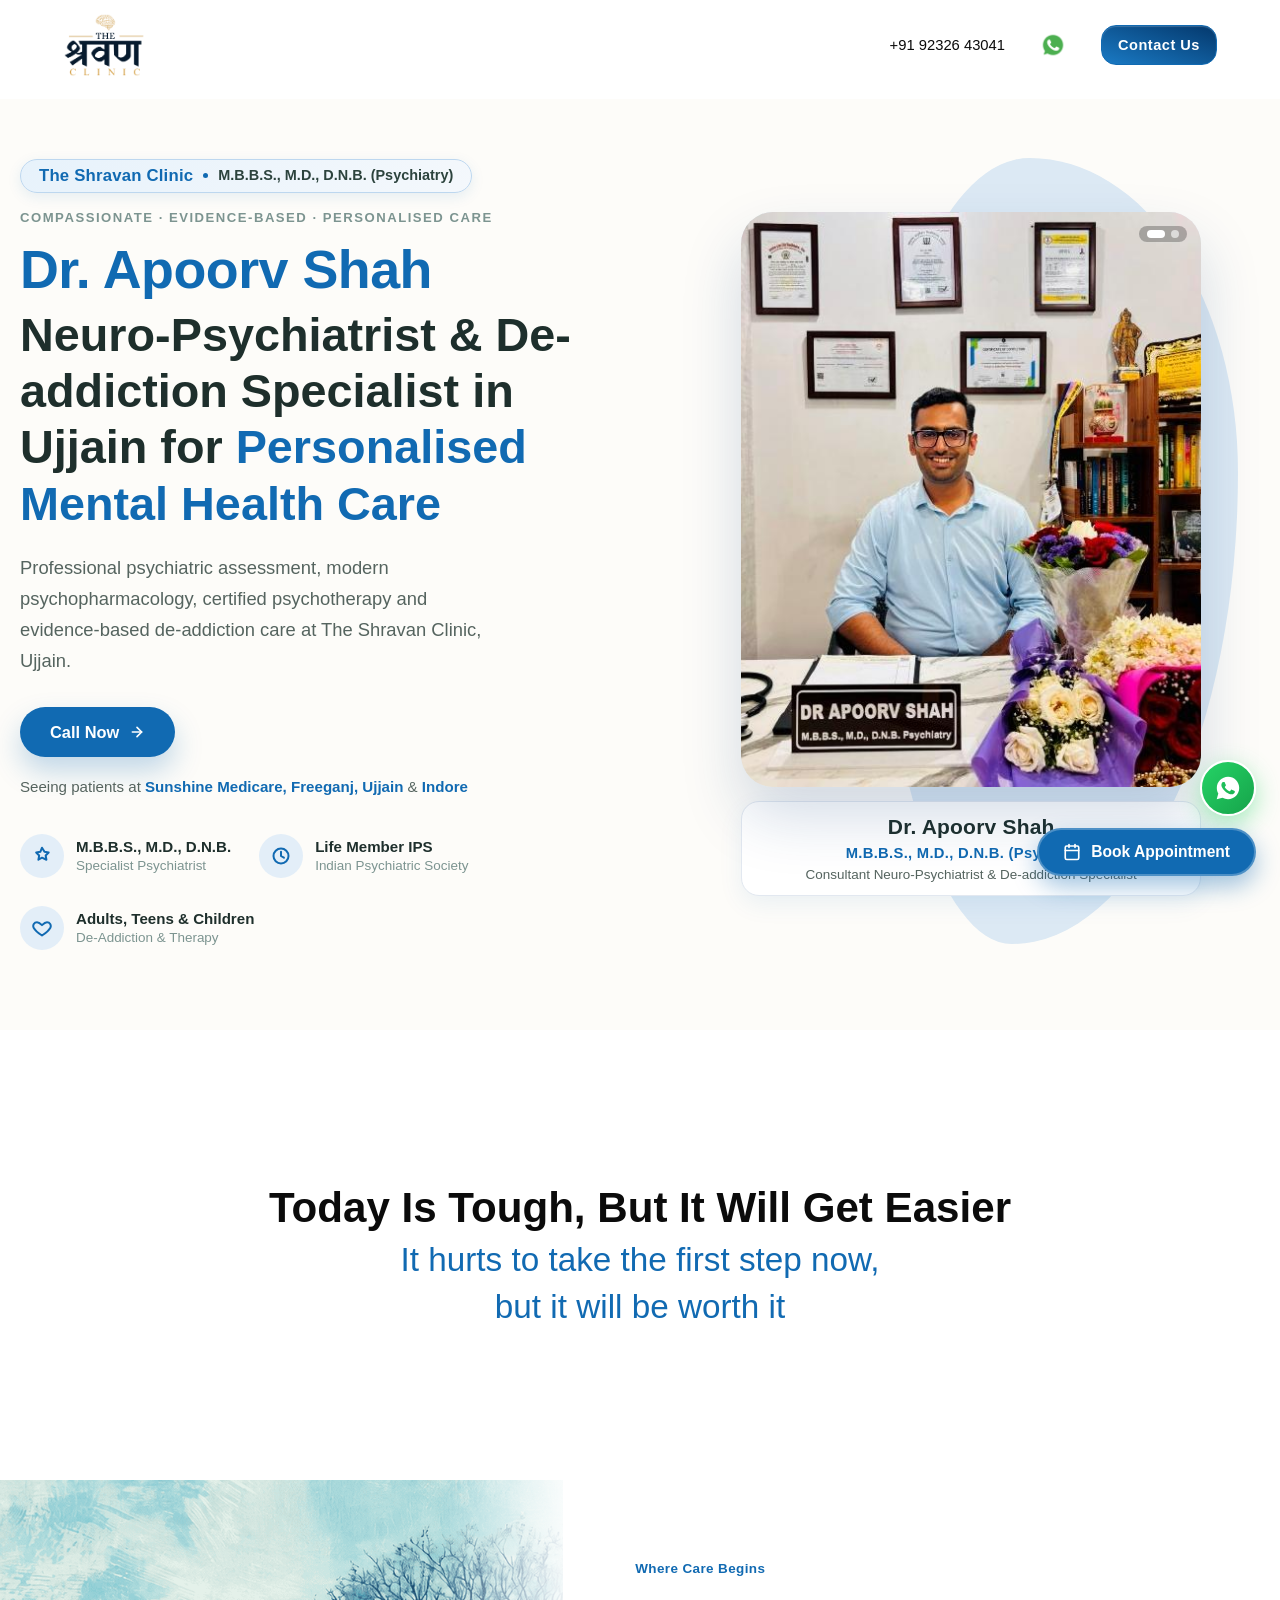
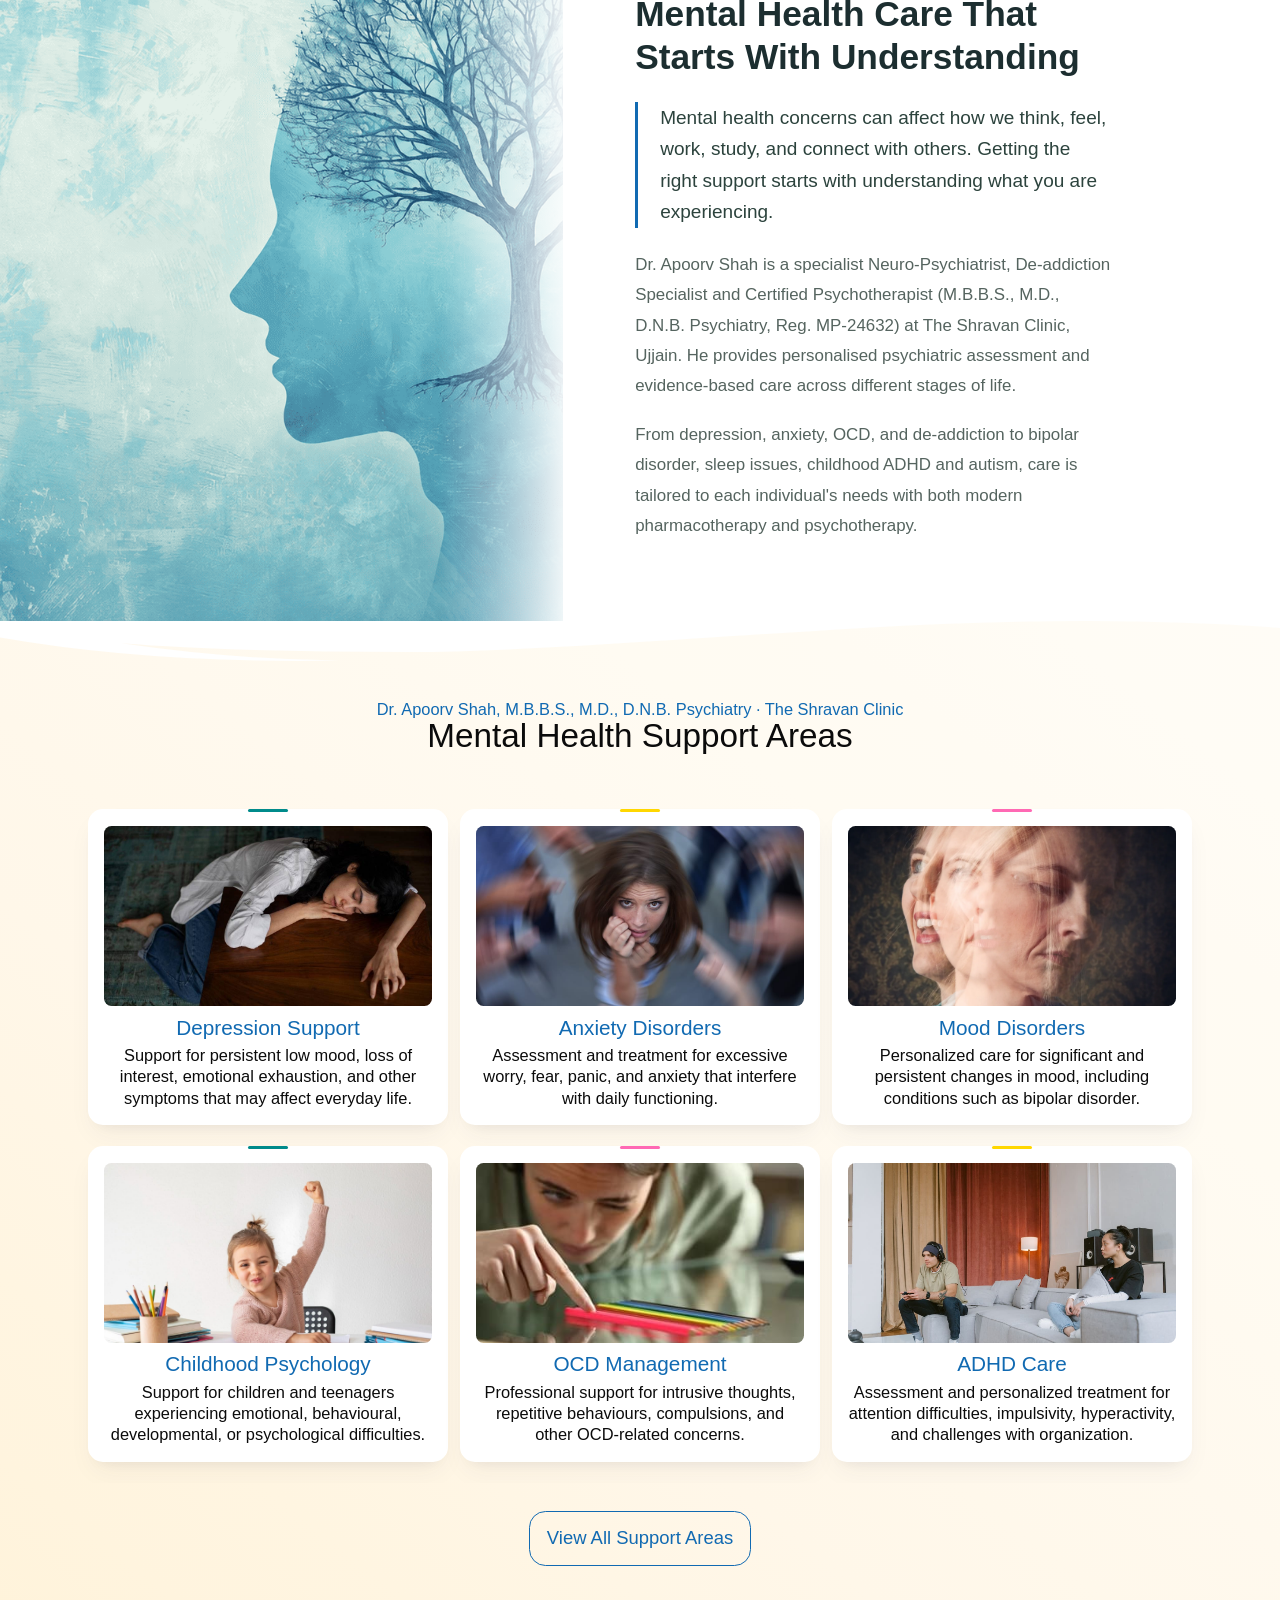
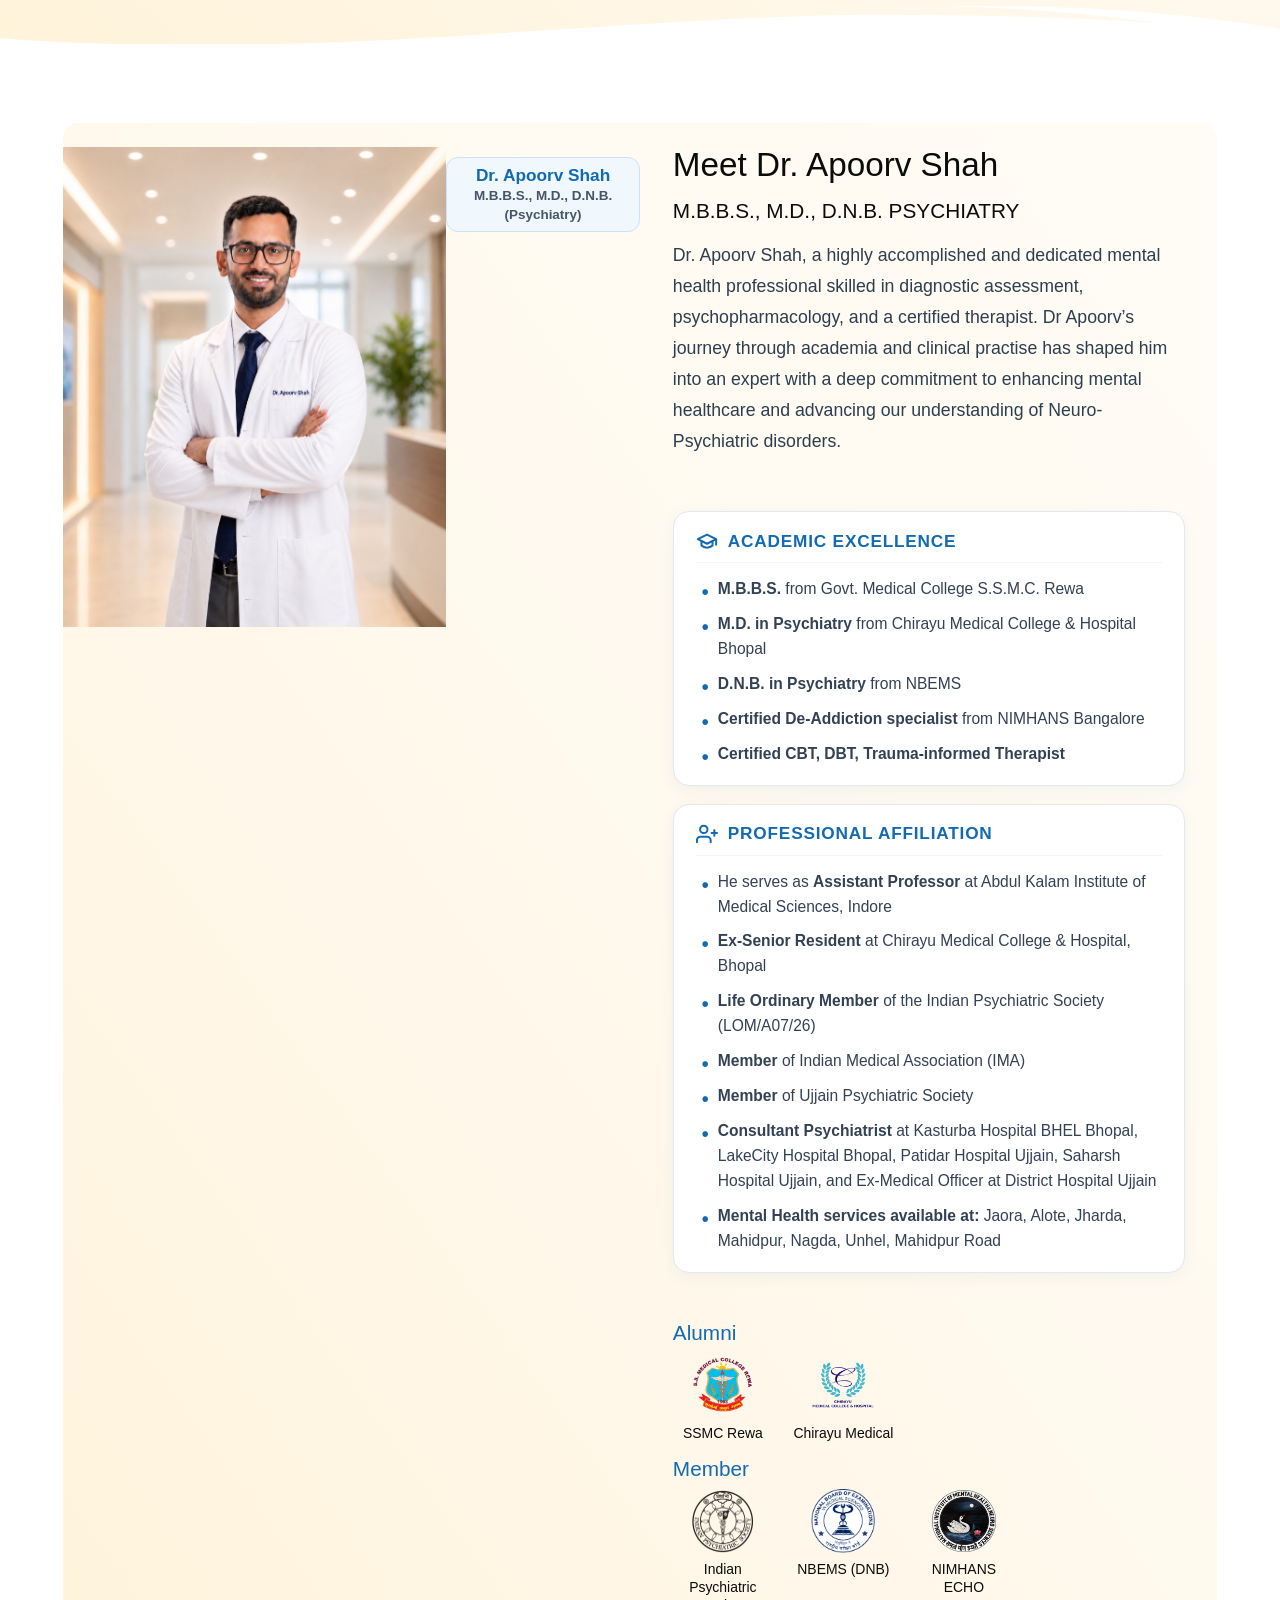
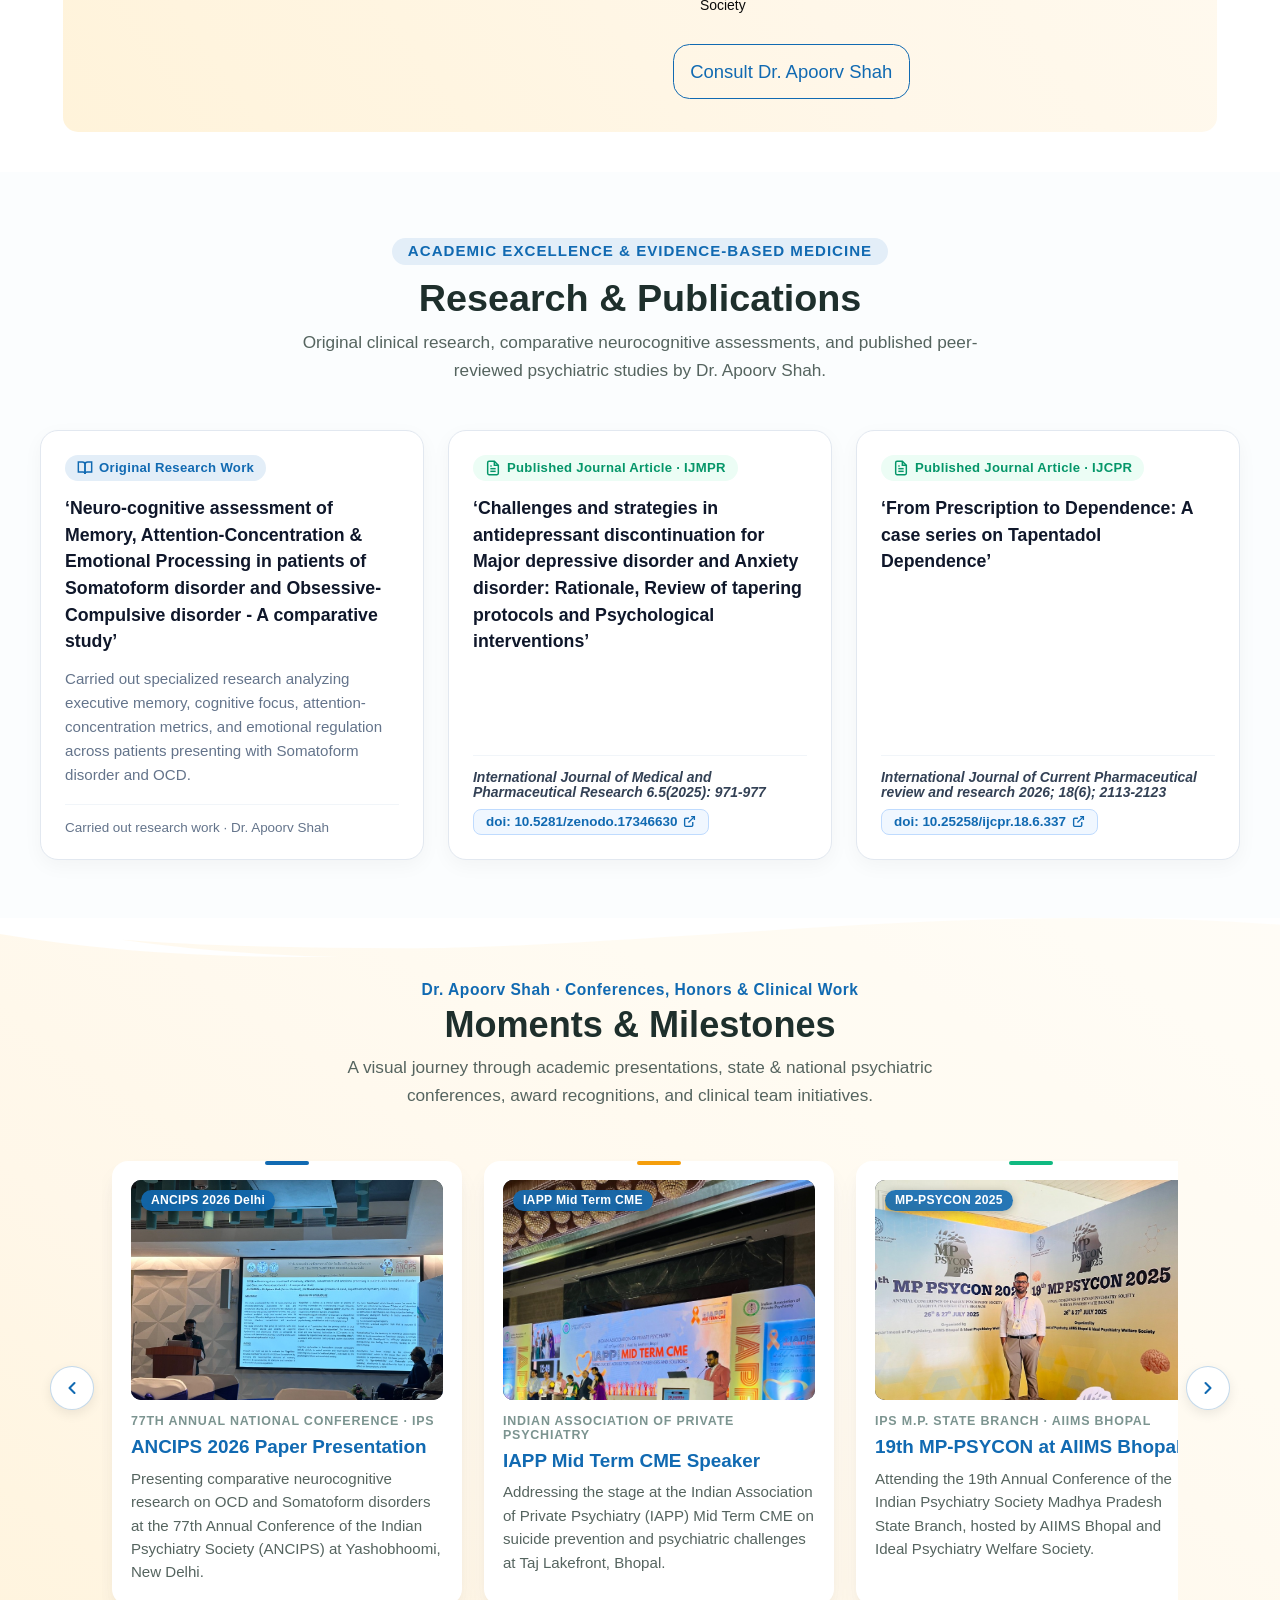
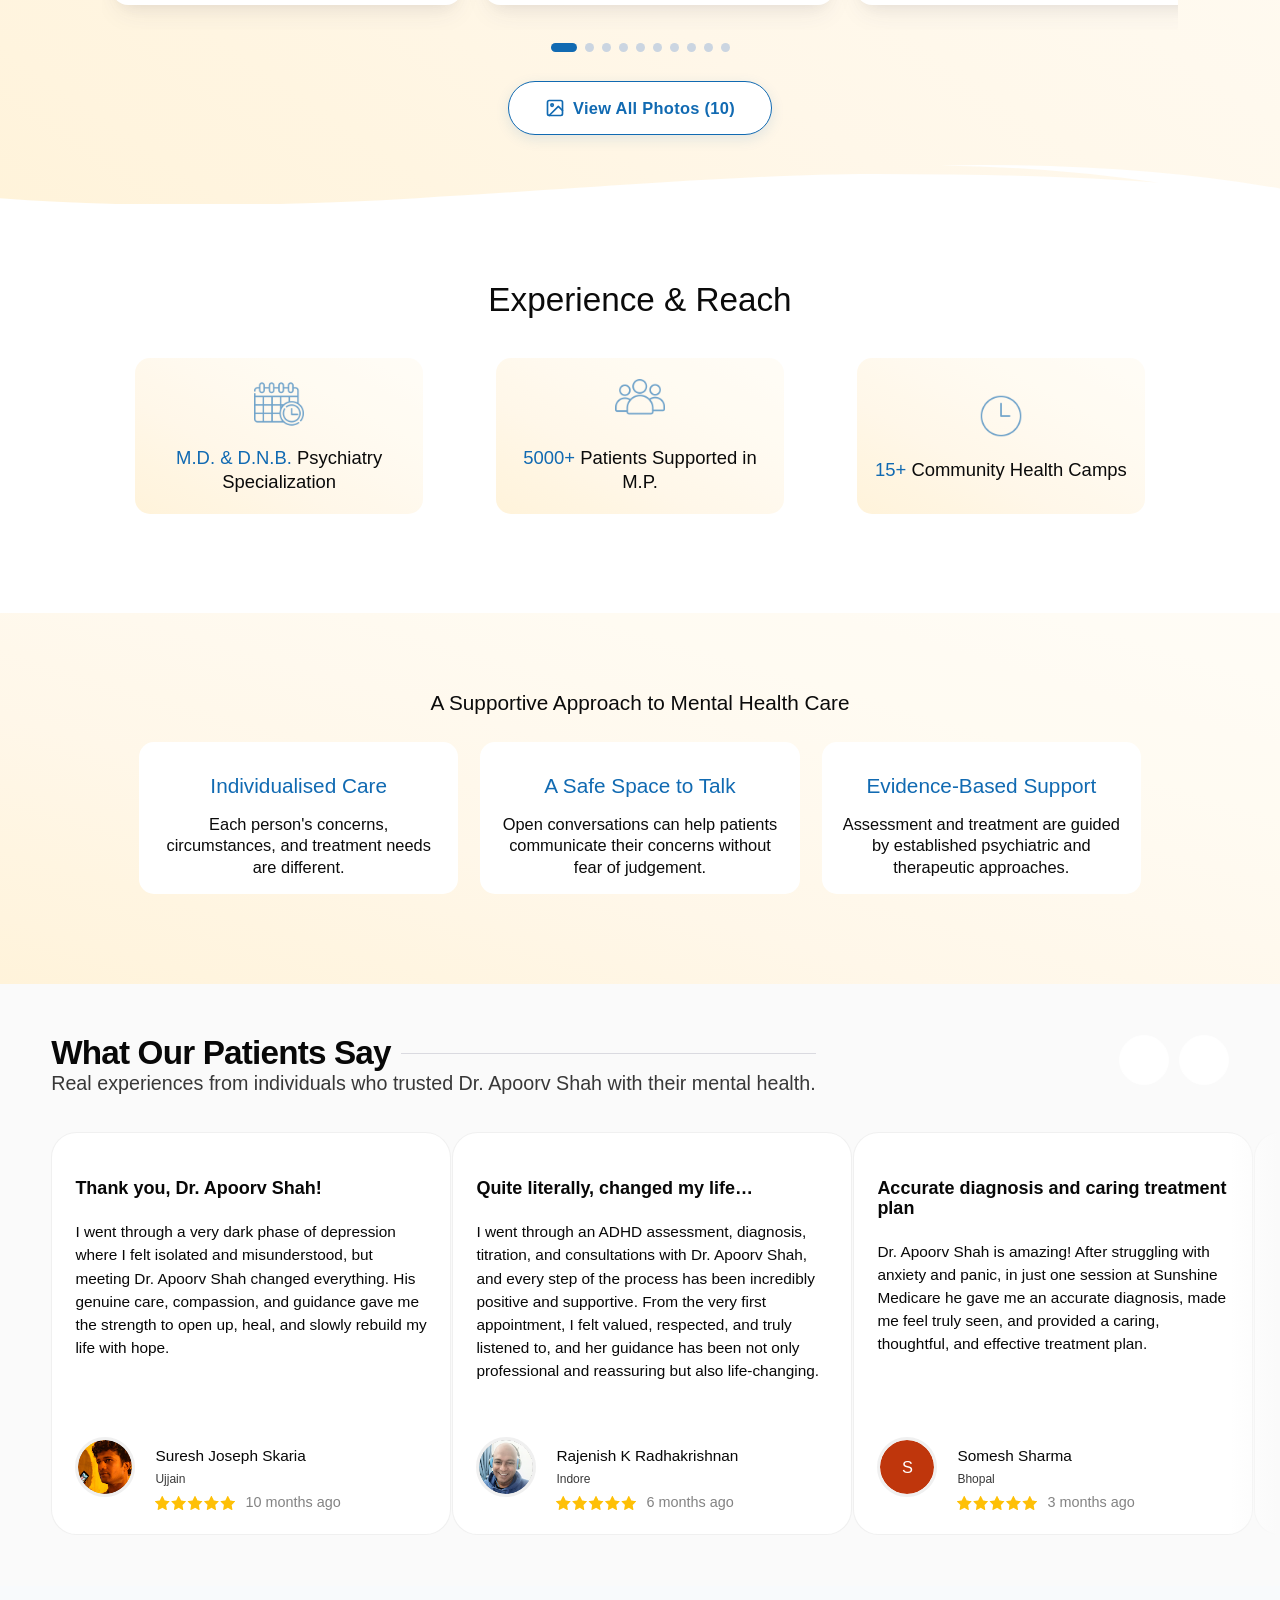
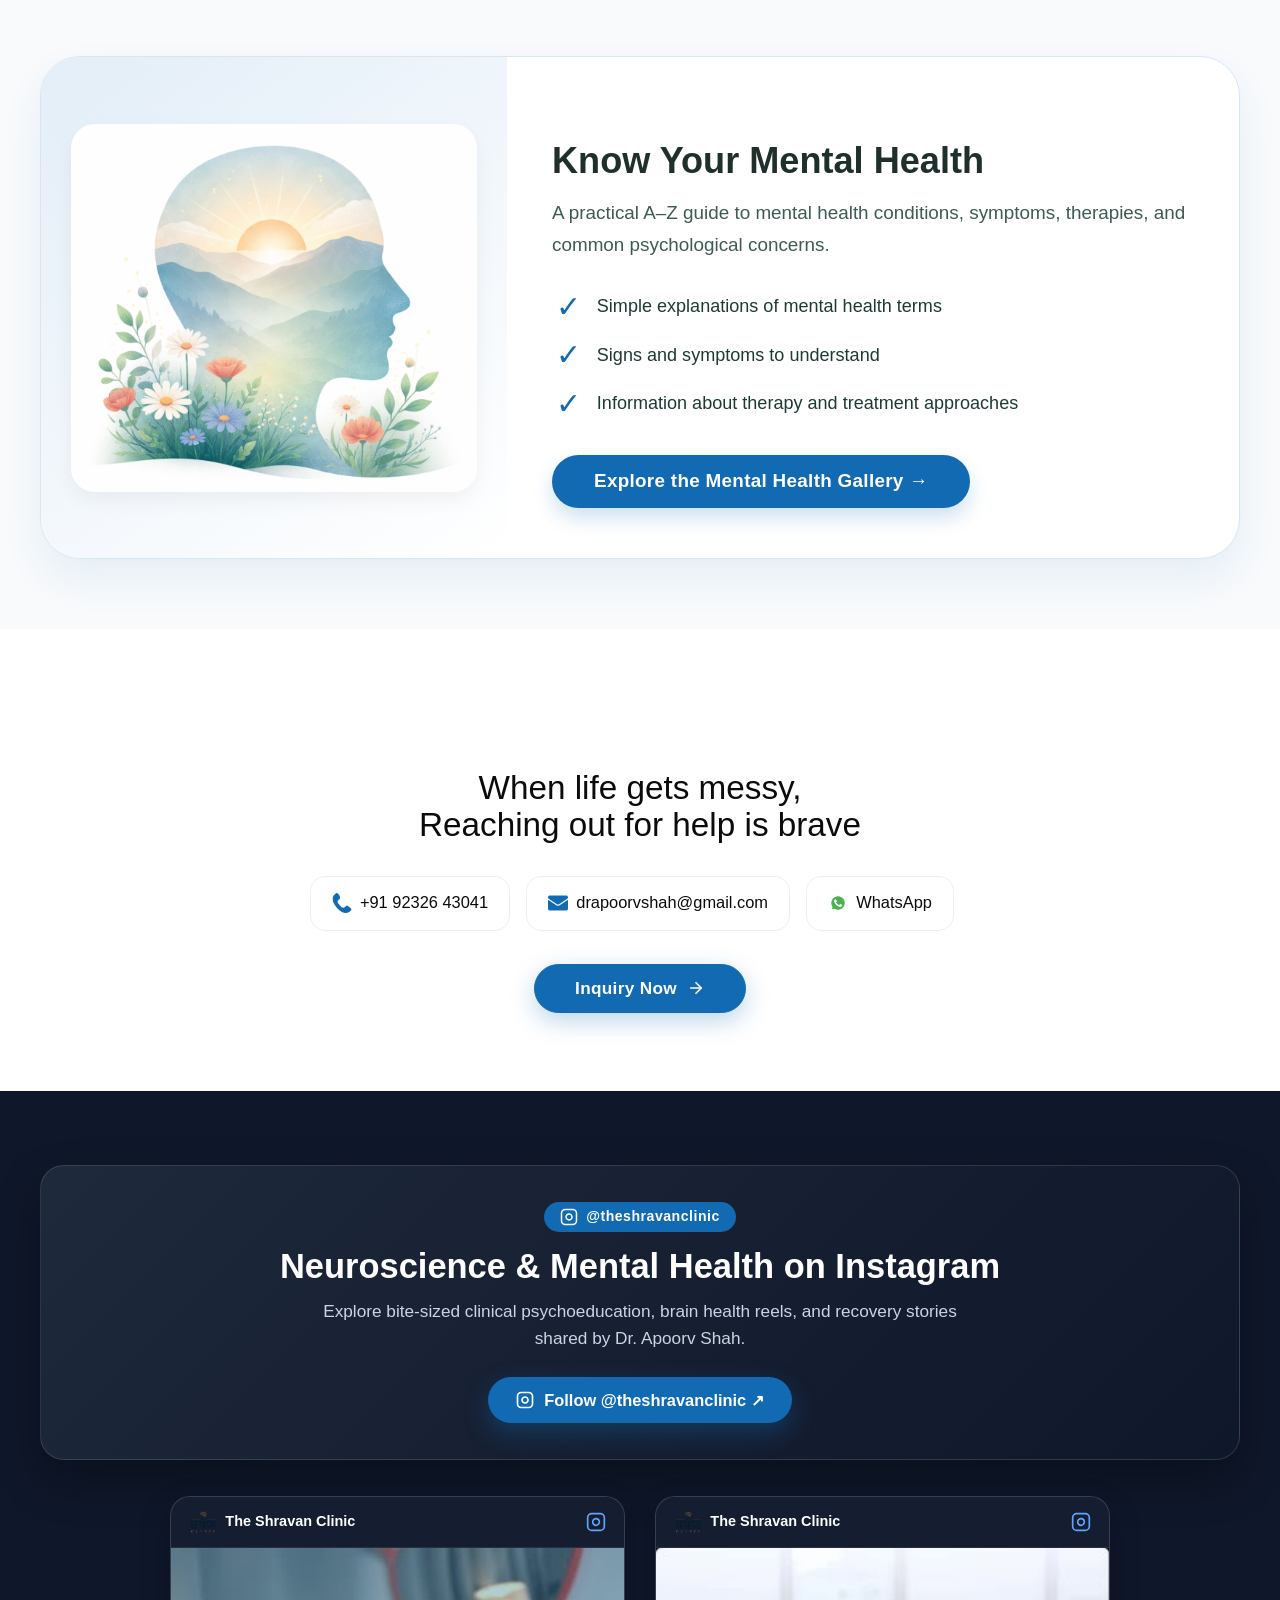
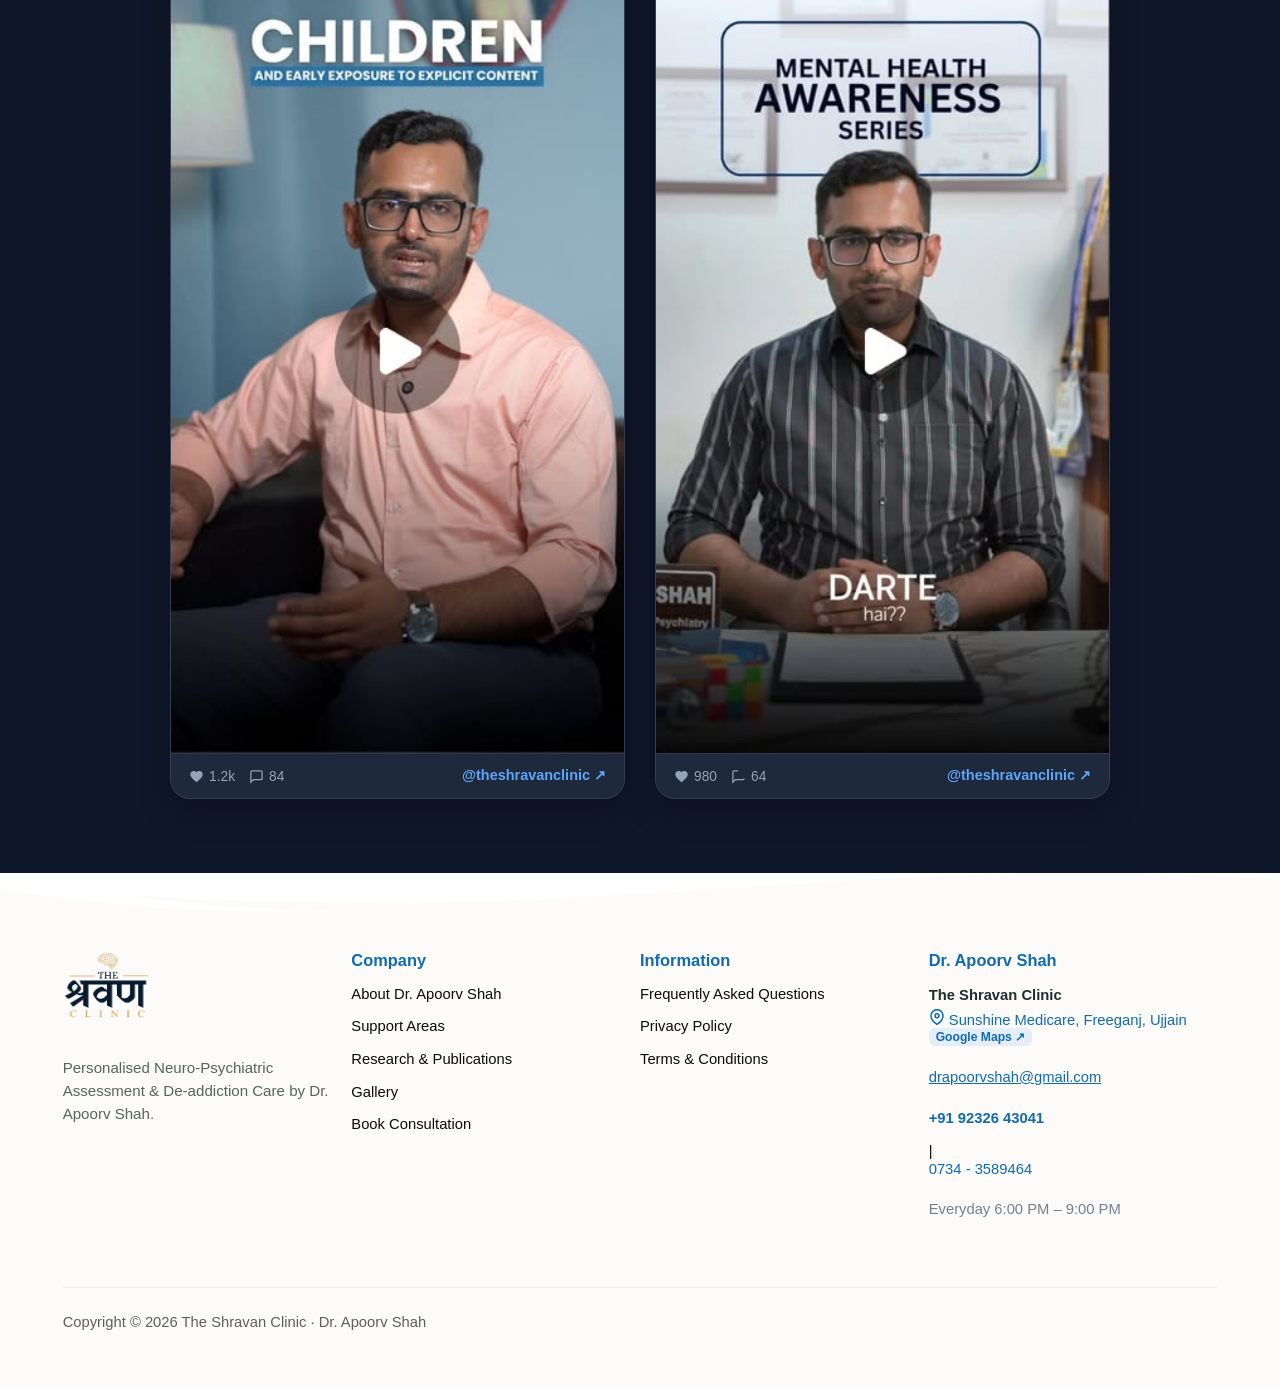
==== commit b2e57db0: "Keep mobile #tabMenu inside top header instead of bottom bar and tighten bottom-right dock position" ====
--- a/index.html
+++ b/index.html
@@ -155,7 +155,7 @@
        
       <!--css-->
       <link rel="stylesheet" href="drtulikamindcare.com/css/common.css" />
-      <link rel="stylesheet" href="drtulikamindcare.com/css/main.css?ver=1.25" />
+      <link rel="stylesheet" href="drtulikamindcare.com/css/main.css?ver=1.26" />
       <link rel="stylesheet" href="drtulikamindcare.com/css/form.css" />
       <link rel="stylesheet" href="drtulikamindcare.com/css/index.css?ver=1.25" />
     
@@ -772,18 +772,18 @@
   
       <div id="tabMenu" bis_skin_checked="1">
         <div class="contactMenu" bis_skin_checked="1">
-          <a id="callBtn" href="tel:+919232643041">
+          <a id="callBtn" href="#bannerSection" onclick="document.getElementById('bannerSection').scrollIntoView({behavior: 'smooth', block: 'center'}); return false;" title="Contact Us">
             <img src="drtulikamindcare.com/images/icon/call(1).png" alt="" />
             <span>+91 92326 43041</span>
           </a>
-          <a href="mailto:drapoorvshah@gmail.com">
+          <a href="#bannerSection" onclick="document.getElementById('bannerSection').scrollIntoView({behavior: 'smooth', block: 'center'}); return false;" title="Contact Us">
             <img src="drtulikamindcare.com/images/icon/email%20(1).png" alt="" />
             <span>drapoorvshah@gmail.com</span>
           </a>
         </div>
         <a href="tel:+919232643041" class=" contactNumber">+91 92326 43041</a>
         <a href="https://wa.me/919232643041?text=Hello%20Dr.%20Apoorv%20Shah,%20I%20would%20like%20to%20consult%20at%20The%20Shravan%20Clinic" target="_blank" class="chat btn2 mdBtn"><img src="drtulikamindcare.com/images/icon/whatsapp%20(10).png" alt="" /></a>
-        <a href="#bannerSection" class="btn1 mdBtn" style="cursor: pointer;" onclick="document.getElementById('bannerSection').scrollIntoView({behavior: 'smooth'}); return false;">Contact Us</a>
+        <a href="#bannerSection" class="btn1 mdBtn" style="cursor: pointer;" onclick="document.getElementById('bannerSection').scrollIntoView({behavior: 'smooth', block: 'center'}); return false;">Contact Us</a>
       </div>
     </header>
          <!--<a href="https://api.whatsapp.com/send?phone=+91 7303 711 007" target="blank" id="chatDivOnScroll" class="chatDivOnScrollIntro"><img id="chatScroll" src="https://res.cloudinary.com/asssssss/image/upload/f_auto,q_auto:good/v1649755880/website-images/icons/sm/chat_6_jtvlpa.png" alt="Whatsapp Chat"></a>-->
--- a/drtulikamindcare.com/css/main.css
+++ b/drtulikamindcare.com/css/main.css
@@ -177,8 +177,13 @@
   display: flex;
   flex-direction: column;
   transition: all 1s cubic-bezier(0.37, 0, 0.63, 1);
-  padding-bottom: 4.768rem;
+  padding-bottom: 0;
   /* Header Section*/
+}
+@media (max-width: 1023px) {
+  .pageMargin {
+    padding-top: 74px !important;
+  }
 }
 @media (min-width: 768px) {
   #mainContainer {
@@ -192,10 +197,10 @@
   }
 }
 #mainContainer .headerIntro {
-  height: 4.5rem;
+  height: 66px;
 }
 #mainContainer .headerMain {
-  height: 6rem;
+  height: 74px;
 }
 #mainContainer #headerSection {
   position: fixed;
@@ -226,13 +231,28 @@
   }
 }
 #mainContainer #headerSection .logoDiv {
-  width: 90px;
-  display: block;
+  width: auto;
+  min-width: 68px;
+  display: inline-flex;
+  align-items: center;
   z-index: 10;
 }
 @media (min-width: 768px) {
   #mainContainer #headerSection .logoDiv {
-    width: 110px;
+    min-width: 140px;
+  }
+}
+#mainContainer #headerSection .logoDiv img {
+  height: 64px;
+  max-height: 70px;
+  width: auto;
+  object-fit: contain;
+}
+@media (max-width: 767px) {
+  #mainContainer #headerSection .logoDiv img,
+  .mainSiteLogo {
+    height: 46px !important;
+    max-height: 48px !important;
   }
 }
 #mainContainer #headerSection .menuSectionIntro {
@@ -495,23 +515,30 @@
   width: 80%;
 }
 #mainContainer #headerSection #tabMenu {
-  position: fixed;
-  bottom: 0;
-  left: 0;
+  position: relative;
+  bottom: auto;
+  left: auto;
   z-index: 101;
-  width: 100%;
-  max-width: 100%;
-  height: 4rem;
-  display: flex;
-  background-color: #ffffff;
-  box-shadow: rgba(0, 0, 0, 0.034) 0px -1px 2px 0px;
-  transform: all 0.3s ease-in;
+  width: auto;
+  max-width: none;
+  height: auto;
+  display: flex;
+  align-items: center;
+  gap: 6px;
+  background-color: transparent;
+  box-shadow: none;
+}
+@media (min-width: 768px) {
+  #mainContainer #headerSection #tabMenu {
+    gap: 8px;
+  }
 }
 @media (min-width: 1280px) {
   #mainContainer #headerSection #tabMenu {
     position: relative;
     width: auto;
     height: auto;
+    gap: 0;
     overflow: unset;
     transform: none;
     border: none;
@@ -520,6 +547,8 @@
 }
 #mainContainer #headerSection #tabMenu .contactMenu {
   display: flex;
+  align-items: center;
+  gap: 6px;
 }
 @media (min-width: 1280px) {
   #mainContainer #headerSection #tabMenu .contactMenu {
@@ -530,23 +559,31 @@
 #mainContainer #headerSection #tabMenu .contactMenu #callBtn {
   background-color: #116ab2;
   background: linear-gradient(to right top, #1a7ac4, #1874bc, #166eb4, #1468ac, #1262a4, #105c9c, #0e5694, #0c508c, #0a4a84, #08447c, #063e74, #04386c);
+  border-color: #116ab2;
 }
 #mainContainer #headerSection #tabMenu .contactMenu a {
-  width: 3rem;
-  display: flex;
+  width: 34px;
+  height: 34px;
+  display: inline-flex;
   justify-content: center;
   align-items: center;
-  border-right: 1px solid #ebedf3;
+  border-radius: 10px;
+  background-color: #f1f5f9;
+  border: 1px solid #e2e8f0;
+  flex-shrink: 0;
 }
 @media (min-width: 568px) {
   #mainContainer #headerSection #tabMenu .contactMenu a {
-    width: 4rem;
+    width: 38px;
+    height: 38px;
   }
 }
 @media (min-width: 1280px) {
   #mainContainer #headerSection #tabMenu .contactMenu a {
     width: auto;
+    height: auto;
     border: none;
+    background: transparent;
     justify-content: flex-end;
   }
   #mainContainer #headerSection #tabMenu .contactMenu a:nth-child(1) {
@@ -554,7 +591,9 @@
   }
 }
 #mainContainer #headerSection #tabMenu .contactMenu a img {
-  width: 20px;
+  width: 17px;
+  height: 17px;
+  object-fit: contain;
 }
 @media (min-width: 1280px) {
   #mainContainer #headerSection #tabMenu .contactMenu a img {
@@ -588,21 +627,27 @@
   }
 }
 #mainContainer #headerSection #tabMenu .chat {
-  width: 3rem;
+  width: 34px;
+  height: 34px;
   margin: 0;
-  display: flex;
-  align-content: center;
+  padding: 0;
+  display: inline-flex;
+  align-items: center;
+  justify-content: center;
   color: #0b0b0b;
   border: none;
+  flex-shrink: 0;
 }
 @media (min-width: 568px) {
   #mainContainer #headerSection #tabMenu .chat {
-    width: 4rem;
+    width: 38px;
+    height: 38px;
   }
 }
 @media (min-width: 1280px) {
   #mainContainer #headerSection #tabMenu .chat {
     width: auto;
+    height: auto;
     font-size: 0.9rem;
     padding: 0.5rem 1rem;
     margin-left: auto;
@@ -617,30 +662,35 @@
   }
 }
 #mainContainer #headerSection #tabMenu .chat img {
-  width: 30px;
+  width: 24px;
+  height: 24px;
+  object-fit: contain;
 }
 @media (min-width: 1280px) {
   #mainContainer #headerSection #tabMenu .chat img {
     width: 30px;
+    height: 30px;
   }
 }
 #mainContainer #headerSection #tabMenu .btn1 {
-  flex: 1;
-  display: flex;
+  flex: 0 0 auto;
+  display: inline-flex;
   align-items: center;
   justify-content: center;
   margin: 0;
-  color: #0b0b0b;
-  font-size: 0.889rem;
+  color: #ffffff !important;
+  font-size: 0.8rem;
+  font-weight: 600;
   white-space: nowrap;
-  background: none;
-  border: none;
-  border-left: 1px solid #ebedf3;
-  border-radius: 0;
+  padding: 8px 13px;
+  border-radius: 50px;
+  border: 1px solid #116ab2;
+  background: linear-gradient(to right top, #1a7ac4, #1874bc, #166eb4, #1468ac, #1262a4, #105c9c, #0e5694, #0c508c, #0a4a84, #08447c, #063e74, #04386c);
 }
 @media (min-width: 1280px) {
   #mainContainer #headerSection #tabMenu .btn1 {
     color: #ffffff;
+    font-size: 0.889rem;
     margin-left: 1rem;
     border-radius: 15px;
     padding: 0.5rem 1rem;
@@ -649,12 +699,7 @@
   }
 }
 #mainContainer #headerSection #tabMenu .btn1:hover {
-  color: #0b0b0b;
-}
-@media (min-width: 1024px) {
-  #mainContainer #headerSection #tabMenu .btn1:hover {
-    color: #ffffff;
-  }
+  color: #ffffff !important;
 }
 #mainContainer #footerSection {
   padding-top: 4.768rem;
@@ -865,7 +910,7 @@
 }
 @media (max-width: 1279px) {
   .floatingDock {
-    bottom: calc(4rem + 14px);
+    bottom: 18px;
     right: 16px;
     gap: 10px;
   }
